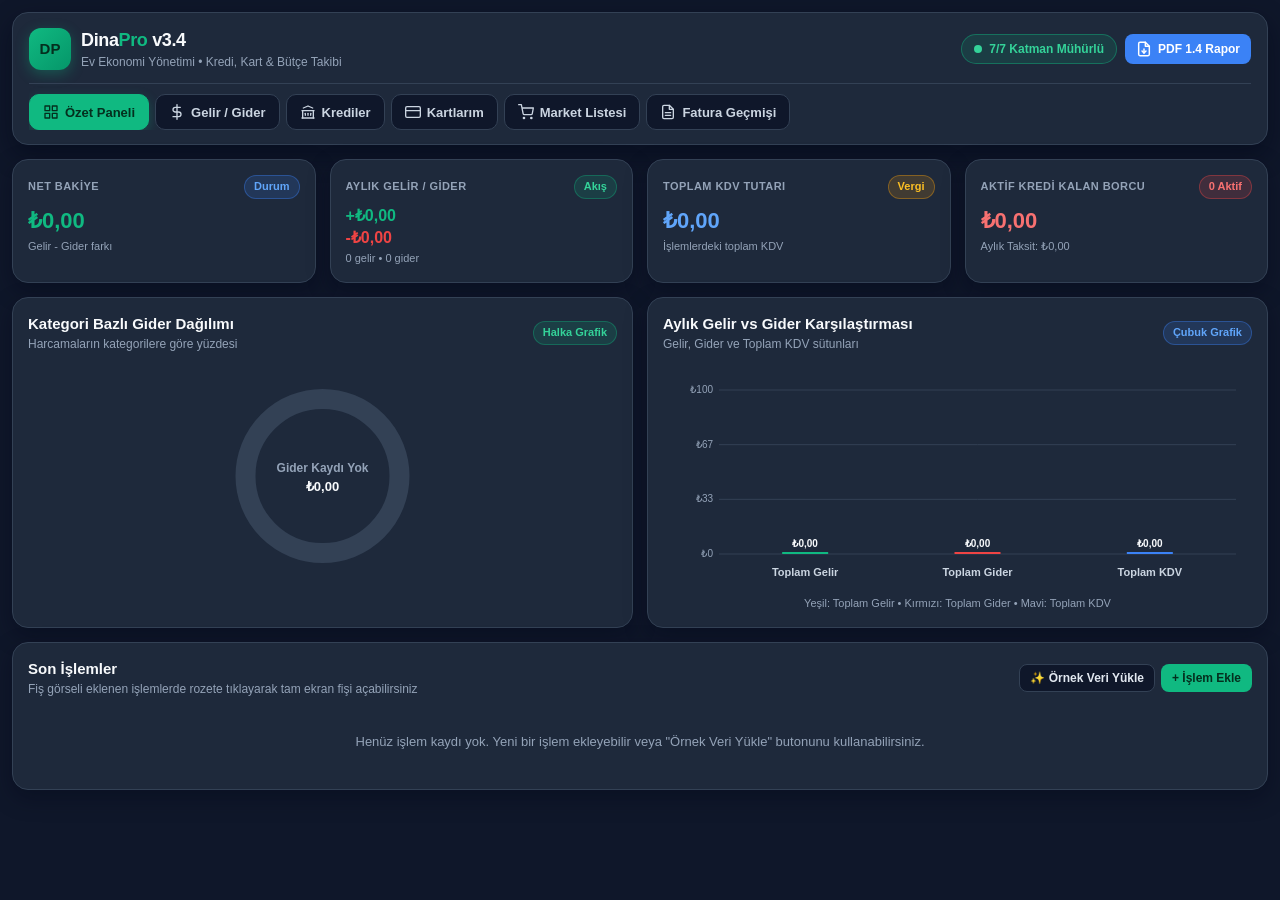
==== index.html @ ae4a0ca8 "Rename DinaPro_v3.4_-_Ev_Ekonomi_Yonetimi-v2.html to index.html" ====
<!DOCTYPE html>
<html lang="tr">
<head>
  <meta charset="UTF-8" />
  <meta name="viewport" content="width=device-width, initial-scale=1.0, maximum-scale=5.0, viewport-fit=cover" />
  <meta name="theme-color" content="#0f172a" />
  <meta name="apple-mobile-web-app-capable" content="yes" />
  <meta name="apple-mobile-web-app-status-bar-style" content="black-translucent" />
  <meta name="apple-mobile-web-app-title" content="DinaPro v3.4" />
  <title>DinaPro v3.4 - Ev Ekonomi Yönetimi</title>
</head>
<body style="margin:0;padding:0;background:#0f172a;color:#f8fafc;">

<div id="dinapro-app">
  <style>
    /* =========================================================================
       DINAPRO v3.4 - GOOGLE SITES & STANDALONE TAM İZOLE STİL BLOĞU
       Not: Tüm kurallar #dinapro-app içindedir; Google Sites <head> etiketini
       sıyırsa bile koyu tema, grid yerleşimi ve modallar %100 korunur.
       ========================================================================= */
    #dinapro-app {
      min-height: 100vh;
      width: 100%;
      background: #0f172a;
      color: #f8fafc;
      font-family: -apple-system, BlinkMacSystemFont, 'Segoe UI', Roboto, Helvetica, Arial, sans-serif;
      box-sizing: border-box;
      padding: 12px;
      line-height: 1.45;
      overflow-x: hidden;
      -webkit-font-smoothing: antialiased;
    }

    #dinapro-app *,
    #dinapro-app *::before,
    #dinapro-app *::after {
      box-sizing: border-box;
    }

    #dinapro-app svg {
      max-width: 24px;
      max-height: 24px;
      display: inline-block;
      vertical-align: middle;
      flex-shrink: 0;
    }

    .dp-hidden {
      display: none !important;
    }

    .dp-num {
      font-variant-numeric: tabular-nums;
    }

    .dp-shell {
      max-width: 1380px;
      margin: 0 auto;
      width: 100%;
      display: flex;
      flex-direction: column;
      gap: 14px;
    }

    /* Üst Başlık & Navigasyon */
    .dp-header {
      background: #1e293b;
      border: 1px solid #334155;
      border-radius: 16px;
      padding: 14px 16px;
      display: flex;
      flex-direction: column;
      gap: 12px;
      box-shadow: 0 10px 26px rgba(2, 6, 23, 0.48);
    }

    .dp-header-top {
      display: flex;
      align-items: center;
      justify-content: space-between;
      flex-wrap: wrap;
      gap: 10px;
    }

    .dp-brand {
      display: flex;
      align-items: center;
      gap: 10px;
      min-width: 0;
    }

    .dp-logo {
      width: 42px;
      height: 42px;
      border-radius: 12px;
      background: linear-gradient(135deg, #10b981, #059669);
      color: #042f1e;
      font-weight: 900;
      font-size: 15px;
      display: flex;
      align-items: center;
      justify-content: center;
      flex-shrink: 0;
      box-shadow: 0 4px 14px rgba(16, 185, 129, 0.32);
    }

    .dp-brand-title {
      margin: 0;
      font-size: 18px;
      font-weight: 800;
      color: #f8fafc;
      letter-spacing: -0.02em;
    }

    .dp-brand-title span {
      color: #10b981;
    }

    .dp-brand-sub {
      margin: 1px 0 0 0;
      font-size: 12px;
      color: #94a3b8;
    }

    .dp-header-actions {
      display: flex;
      align-items: center;
      gap: 8px;
      flex-wrap: wrap;
    }

    .dp-mem-pill {
      display: inline-flex;
      align-items: center;
      gap: 7px;
      padding: 7px 12px;
      border-radius: 999px;
      background: rgba(16, 185, 129, 0.14);
      border: 1px solid rgba(16, 185, 129, 0.42);
      color: #34d399;
      font-size: 12px;
      font-weight: 700;
      cursor: pointer;
      font-family: inherit;
      transition: background 0.15s ease;
    }

    .dp-mem-pill:hover {
      background: rgba(16, 185, 129, 0.24);
    }

    .dp-mem-pill.sandbox-mode {
      background: rgba(59, 130, 246, 0.16);
      border-color: rgba(59, 130, 246, 0.48);
      color: #60a5fa;
    }

    .dp-pulse-dot {
      width: 8px;
      height: 8px;
      border-radius: 50%;
      background: currentColor;
      flex-shrink: 0;
    }

    .dp-tabs {
      display: flex;
      gap: 6px;
      overflow-x: auto;
      padding-top: 10px;
      border-top: 1px solid #334155;
      scrollbar-width: none;
    }

    .dp-tabs::-webkit-scrollbar {
      display: none;
    }

    .dp-tab {
      display: inline-flex;
      align-items: center;
      gap: 6px;
      padding: 9px 13px;
      border-radius: 10px;
      border: 1px solid #334155;
      background: #0f172a;
      color: #cbd5e1;
      font-size: 13px;
      font-weight: 700;
      font-family: inherit;
      white-space: nowrap;
      cursor: pointer;
      transition: all 0.15s ease;
    }

    .dp-tab:hover {
      border-color: #475569;
      color: #ffffff;
    }

    .dp-tab.active {
      background: #10b981;
      border-color: #10b981;
      color: #042f1e;
      box-shadow: 0 4px 12px rgba(16, 185, 129, 0.28);
    }

    /* Grid Düzenleri */
    .dp-kpi-grid {
      display: grid;
      grid-template-columns: repeat(2, minmax(0, 1fr));
      gap: 10px;
    }

    @media (min-width: 980px) {
      .dp-kpi-grid {
        grid-template-columns: repeat(4, minmax(0, 1fr));
        gap: 14px;
      }
    }

    .dp-two-col {
      display: grid;
      grid-template-columns: minmax(0, 1fr);
      gap: 14px;
    }

    @media (min-width: 860px) {
      .dp-two-col {
        grid-template-columns: repeat(2, minmax(0, 1fr));
      }
    }

    .dp-cards-grid {
      display: grid;
      grid-template-columns: minmax(0, 1fr);
      gap: 12px;
    }

    @media (min-width: 660px) {
      .dp-cards-grid {
        grid-template-columns: repeat(2, minmax(0, 1fr));
      }
    }

    @media (min-width: 1080px) {
      .dp-cards-grid {
        grid-template-columns: repeat(3, minmax(0, 1fr));
      }
    }

    /* Kart Yüzeyleri */
    .dp-card {
      background: #1e293b;
      border: 1px solid #334155;
      border-radius: 16px;
      padding: 15px;
      box-shadow: 0 8px 22px rgba(2, 6, 23, 0.35);
      min-width: 0;
    }

    .dp-card-head {
      display: flex;
      align-items: center;
      justify-content: space-between;
      gap: 8px;
      margin-bottom: 12px;
      flex-wrap: wrap;
    }

    .dp-card-title {
      margin: 0;
      font-size: 15px;
      font-weight: 800;
      color: #f8fafc;
    }

    .dp-card-sub {
      margin: 2px 0 0 0;
      font-size: 12px;
      color: #94a3b8;
    }

    .dp-kpi-label {
      font-size: 11px;
      font-weight: 800;
      text-transform: uppercase;
      letter-spacing: 0.04em;
      color: #94a3b8;
    }

    .dp-kpi-val {
      font-size: 19px;
      font-weight: 900;
      margin: 6px 0 2px 0;
      color: #f8fafc;
      word-break: break-word;
    }

    @media (min-width: 640px) {
      .dp-kpi-val {
        font-size: 22px;
      }
    }

    .dp-kpi-hint {
      font-size: 11px;
      color: #94a3b8;
    }

    /* Rozetler */
    .dp-badge {
      display: inline-flex;
      align-items: center;
      gap: 4px;
      padding: 3px 9px;
      border-radius: 999px;
      font-size: 11px;
      font-weight: 700;
      border: 1px solid transparent;
      white-space: nowrap;
    }

    .dp-b-emerald {
      background: rgba(16, 185, 129, 0.15);
      color: #34d399;
      border-color: rgba(16, 185, 129, 0.35);
    }

    .dp-b-rose {
      background: rgba(239, 68, 68, 0.16);
      color: #f87171;
      border-color: rgba(239, 68, 68, 0.38);
    }

    .dp-b-blue {
      background: rgba(59, 130, 246, 0.16);
      color: #60a5fa;
      border-color: rgba(59, 130, 246, 0.38);
    }

    .dp-b-amber {
      background: rgba(245, 158, 11, 0.16);
      color: #fbbf24;
      border-color: rgba(245, 158, 11, 0.38);
    }

    .dp-b-slate {
      background: #0f172a;
      color: #94a3b8;
      border-color: #334155;
    }

    /* Yaklaşan Ödeme Uyarıları */
    .dp-alert {
      background: linear-gradient(135deg, rgba(245, 158, 11, 0.18), rgba(239, 68, 68, 0.14));
      border: 1px solid rgba(245, 158, 11, 0.48);
      border-radius: 14px;
      padding: 12px 14px;
      display: flex;
      align-items: center;
      justify-content: space-between;
      gap: 10px;
      flex-wrap: wrap;
    }

    /* Formlar ve Girdiler */
    .dp-form-grid {
      display: grid;
      grid-template-columns: minmax(0, 1fr);
      gap: 10px;
    }

    @media (min-width: 560px) {
      .dp-form-2 {
        grid-template-columns: repeat(2, minmax(0, 1fr));
      }
      .dp-form-3 {
        grid-template-columns: repeat(3, minmax(0, 1fr));
      }
      .dp-form-4 {
        grid-template-columns: repeat(4, minmax(0, 1fr));
      }
    }

    .dp-label {
      display: block;
      font-size: 12px;
      font-weight: 700;
      color: #cbd5e1;
      margin-bottom: 4px;
    }

    .dp-input,
    .dp-select,
    .dp-textarea {
      width: 100%;
      padding: 9px 11px;
      border-radius: 10px;
      border: 1px solid #475569;
      background: #0f172a;
      color: #f8fafc;
      font-size: 14px;
      font-family: inherit;
      outline: none;
    }

    .dp-input:focus,
    .dp-select:focus,
    .dp-textarea:focus {
      border-color: #10b981;
      box-shadow: 0 0 0 2px rgba(16, 185, 129, 0.22);
    }

    /* Butonlar */
    .dp-btn {
      display: inline-flex;
      align-items: center;
      justify-content: center;
      gap: 6px;
      padding: 9px 14px;
      border-radius: 10px;
      border: 1px solid transparent;
      font-size: 13px;
      font-weight: 800;
      font-family: inherit;
      cursor: pointer;
      transition: all 0.15s ease;
      white-space: nowrap;
    }

    .dp-btn-emerald {
      background: #10b981;
      color: #042f1e;
    }

    .dp-btn-emerald:hover {
      background: #34d399;
    }

    .dp-btn-blue {
      background: #3b82f6;
      color: #ffffff;
    }

    .dp-btn-blue:hover {
      background: #60a5fa;
    }

    .dp-btn-rose {
      background: #ef4444;
      color: #ffffff;
    }

    .dp-btn-rose:hover {
      background: #f87171;
    }

    .dp-btn-amber {
      background: #f59e0b;
      color: #1c1917;
    }

    .dp-btn-amber:hover {
      background: #fbbf24;
    }

    .dp-btn-ghost {
      background: #0f172a;
      border-color: #334155;
      color: #e2e8f0;
    }

    .dp-btn-ghost:hover {
      border-color: #64748b;
      background: #1e293b;
    }

    .dp-btn-sm {
      padding: 6px 10px;
      font-size: 12px;
      border-radius: 8px;
    }

    /* Segment Seçici */
    .dp-seg {
      display: grid;
      grid-template-columns: 1fr 1fr;
      gap: 6px;
      background: #0f172a;
      border: 1px solid #334155;
      border-radius: 11px;
      padding: 4px;
    }

    .dp-seg-btn {
      padding: 8px;
      border: none;
      border-radius: 8px;
      background: transparent;
      color: #94a3b8;
      font-size: 13px;
      font-weight: 800;
      font-family: inherit;
      cursor: pointer;
    }

    .dp-seg-btn.is-expense {
      background: #ef4444;
      color: #ffffff;
    }

    .dp-seg-btn.is-income {
      background: #10b981;
      color: #042f1e;
    }

    /* Canlı Önizleme Kutusu (KDV & Kredi) */
    .dp-preview-strip {
      display: grid;
      grid-template-columns: repeat(3, minmax(0, 1fr));
      gap: 8px;
      background: #0f172a;
      border: 1px solid #334155;
      border-radius: 11px;
      padding: 10px;
      text-align: center;
    }

    .dp-preview-strip span {
      display: block;
      font-size: 10px;
      font-weight: 700;
      color: #94a3b8;
      text-transform: uppercase;
    }

    .dp-preview-strip strong {
      display: block;
      font-size: 13px;
      font-weight: 800;
      margin-top: 2px;
    }

    /* Listeler & Satırlar */
    .dp-list {
      display: flex;
      flex-direction: column;
      gap: 8px;
    }

    .dp-item {
      display: flex;
      align-items: center;
      justify-content: space-between;
      gap: 10px;
      padding: 10px 12px;
      background: #0f172a;
      border: 1px solid #334155;
      border-radius: 12px;
      flex-wrap: wrap;
    }

    .dp-item-left {
      display: flex;
      align-items: center;
      gap: 10px;
      min-width: 0;
      flex: 1;
    }

    .dp-thumb {
      width: 44px;
      height: 44px;
      border-radius: 9px;
      object-fit: cover;
      border: 1px solid #10b981;
      cursor: pointer;
      flex-shrink: 0;
    }

    .dp-icon-box {
      width: 38px;
      height: 38px;
      border-radius: 9px;
      background: #1e293b;
      border: 1px solid #334155;
      display: flex;
      align-items: center;
      justify-content: center;
      flex-shrink: 0;
      font-weight: 900;
      font-size: 14px;
    }

    /* Grafikler */
    .dp-canvas-box {
      position: relative;
      width: 100%;
      height: 220px;
    }

    .dp-canvas-box canvas {
      display: block;
      width: 100%;
      height: 100%;
    }

    .dp-legend {
      display: grid;
      grid-template-columns: repeat(2, minmax(0, 1fr));
      gap: 6px;
      margin-top: 10px;
    }

    .dp-legend-row {
      display: flex;
      align-items: center;
      justify-content: space-between;
      gap: 6px;
      padding: 5px 8px;
      background: #0f172a;
      border: 1px solid #334155;
      border-radius: 8px;
      font-size: 11px;
    }

    /* İlerleme Çubuğu */
    .dp-bar-track {
      width: 100%;
      height: 9px;
      background: #0f172a;
      border-radius: 999px;
      overflow: hidden;
      border: 1px solid #334155;
    }

    .dp-bar-fill {
      height: 100%;
      background: #10b981;
      transition: width 0.25s ease;
    }

    /* Tablolar */
    .dp-table-scroll {
      width: 100%;
      overflow-x: auto;
      border: 1px solid #334155;
      border-radius: 12px;
    }

    .dp-table {
      width: 100%;
      border-collapse: collapse;
      font-size: 12.5px;
      text-align: left;
    }

    .dp-table th {
      background: #0f172a;
      color: #94a3b8;
      font-size: 11px;
      text-transform: uppercase;
      padding: 10px 11px;
      border-bottom: 1px solid #334155;
      white-space: nowrap;
    }

    .dp-table td {
      padding: 9px 11px;
      border-bottom: 1px solid #334155;
      color: #f8fafc;
      white-space: nowrap;
    }

    .dp-table tr:last-child td {
      border-bottom: none;
    }

    .dp-table tr.is-paid-row {
      background: rgba(16, 185, 129, 0.08);
    }

    /* Kredi Kartı / Kredi İç İstatistik Izgarası */
    .dp-mini-stats {
      display: grid;
      grid-template-columns: repeat(2, minmax(0, 1fr));
      gap: 8px;
      background: #0f172a;
      border: 1px solid #334155;
      border-radius: 11px;
      padding: 9px;
    }

    .dp-mini-stats span {
      display: block;
      font-size: 10.5px;
      color: #94a3b8;
    }

    .dp-mini-stats strong {
      display: block;
      font-size: 13px;
      font-weight: 800;
      margin-top: 1px;
    }

    /* Modallar */
    .dp-backdrop {
      position: fixed;
      inset: 0;
      z-index: 100;
      background: rgba(2, 6, 23, 0.86);
      display: flex;
      align-items: center;
      justify-content: center;
      padding: 12px;
    }

    .dp-modal {
      background: #1e293b;
      border: 1px solid #475569;
      border-radius: 16px;
      width: 100%;
      max-width: 720px;
      max-height: 90vh;
      overflow-y: auto;
      padding: 18px;
      box-shadow: 0 24px 60px rgba(0, 0, 0, 0.8);
    }

    /* Toast Bildirimleri */
    .dp-toasts {
      position: fixed;
      bottom: 14px;
      right: 14px;
      z-index: 120;
      display: flex;
      flex-direction: column;
      gap: 8px;
      max-width: 350px;
      width: calc(100% - 28px);
      pointer-events: none;
    }

    .dp-toast {
      pointer-events: auto;
      background: #0f172a;
      color: #f8fafc;
      border: 1px solid #10b981;
      border-radius: 11px;
      padding: 10px 13px;
      font-size: 12px;
      font-weight: 700;
      box-shadow: 0 10px 26px rgba(0, 0, 0, 0.65);
    }

    .dp-stack {
      display: flex;
      flex-direction: column;
      gap: 14px;
    }

    @media print {
      html, body {
        background: #ffffff !important;
        color: #000000 !important;
        margin: 0 !important;
        padding: 0 !important;
      }
      #dinapro-app {
        background: #ffffff !important;
        color: #000000 !important;
        padding: 0 !important;
        min-height: auto !important;
      }
      #dinapro-app .dp-shell,
      #dinapro-app .dp-backdrop:not(#modal-report-preview),
      #dinapro-app .dp-toasts,
      #modal-report-preview .dp-card-head,
      #modal-report-preview button {
        display: none !important;
      }
      #modal-report-preview {
        position: static !important;
        background: #ffffff !important;
        padding: 0 !important;
        display: block !important;
      }
      #modal-report-preview .dp-modal {
        background: #ffffff !important;
        border: none !important;
        box-shadow: none !important;
        max-width: 100% !important;
        max-height: none !important;
        padding: 0 !important;
        overflow: visible !important;
      }
      #report-preview-text {
        background: #ffffff !important;
        color: #000000 !important;
        border: none !important;
        max-height: none !important;
        overflow: visible !important;
        font-size: 11pt !important;
        line-height: 1.45 !important;
      }
    }
  </style>

  <div class="dp-shell">
    <!-- ==================== ÜST BAŞLIK & 6 SEKMELİ NAVİGASYON ==================== -->
    <header class="dp-header">
      <div class="dp-header-top">
        <div class="dp-brand">
          <div class="dp-logo" aria-hidden="true">DP</div>
          <div>
            <h1 class="dp-brand-title">Dina<span>Pro</span> v3.4</h1>
            <p class="dp-brand-sub">Ev Ekonomi Yönetimi • Kredi, Kart &amp; Bütçe Takibi</p>
          </div>
        </div>

        <div class="dp-header-actions">
          <button type="button" id="dp-mem-badge" class="dp-mem-pill" onclick="openMemoryModal()" title="7 Katmanlı Hafıza & Yedekleme">
            <span class="dp-pulse-dot"></span>
            <span id="dp-mem-text">Hafıza Kontrol Ediliyor...</span>
          </button>

          <button type="button" class="dp-btn dp-btn-blue dp-btn-sm" onclick="generateOfflinePDF()">
            <svg width="16" height="16" style="width:16px;height:16px;flex-shrink:0;" viewBox="0 0 24 24" fill="none" stroke="currentColor" stroke-width="2.2" stroke-linecap="round" stroke-linejoin="round">
              <path d="M14 2H6a2 2 0 0 0-2 2v16a2 2 0 0 0 2 2h12a2 2 0 0 0 2-2V8z"></path>
              <polyline points="14 2 14 8 20 8"></polyline>
              <line x1="12" y1="18" x2="12" y2="12"></line>
              <polyline points="9 15 12 18 15 15"></polyline>
            </svg>
            <span>PDF 1.4 Rapor</span>
          </button>
        </div>
      </div>

      <nav class="dp-tabs" aria-label="Ana Bölümler">
        <button type="button" class="dp-tab active" data-tab="dashboard" onclick="switchTab('dashboard')">
          <svg width="16" height="16" style="width:16px;height:16px;flex-shrink:0;" viewBox="0 0 24 24" fill="none" stroke="currentColor" stroke-width="2" stroke-linecap="round" stroke-linejoin="round">
            <rect x="3" y="3" width="7" height="7"></rect>
            <rect x="14" y="3" width="7" height="7"></rect>
            <rect x="14" y="14" width="7" height="7"></rect>
            <rect x="3" y="14" width="7" height="7"></rect>
          </svg>
          <span>Özet Paneli</span>
        </button>

        <button type="button" class="dp-tab" data-tab="transactions" onclick="switchTab('transactions')">
          <svg width="16" height="16" style="width:16px;height:16px;flex-shrink:0;" viewBox="0 0 24 24" fill="none" stroke="currentColor" stroke-width="2" stroke-linecap="round" stroke-linejoin="round">
            <line x1="12" y1="1" x2="12" y2="23"></line>
            <path d="M17 5H9.5a3.5 3.5 0 0 0 0 7h5a3.5 3.5 0 0 1 0 7H6"></path>
          </svg>
          <span>Gelir / Gider</span>
        </button>

        <button type="button" class="dp-tab" data-tab="loans" onclick="switchTab('loans')">
          <svg width="16" height="16" style="width:16px;height:16px;flex-shrink:0;" viewBox="0 0 24 24" fill="none" stroke="currentColor" stroke-width="2" stroke-linecap="round" stroke-linejoin="round">
            <path d="M3 21h18"></path>
            <path d="M3 10h18"></path>
            <path d="M5 6l7-3 7 3"></path>
            <path d="M4 10v11"></path>
            <path d="M20 10v11"></path>
            <path d="M8 14v3"></path>
            <path d="M12 14v3"></path>
            <path d="M16 14v3"></path>
          </svg>
          <span>Krediler</span>
        </button>

        <button type="button" class="dp-tab" data-tab="cards" onclick="switchTab('cards')">
          <svg width="16" height="16" style="width:16px;height:16px;flex-shrink:0;" viewBox="0 0 24 24" fill="none" stroke="currentColor" stroke-width="2" stroke-linecap="round" stroke-linejoin="round">
            <rect x="1" y="4" width="22" height="16" rx="2" ry="2"></rect>
            <line x1="1" y1="10" x2="23" y2="10"></line>
          </svg>
          <span>Kartlarım</span>
        </button>

        <button type="button" class="dp-tab" data-tab="grocery" onclick="switchTab('grocery')">
          <svg width="16" height="16" style="width:16px;height:16px;flex-shrink:0;" viewBox="0 0 24 24" fill="none" stroke="currentColor" stroke-width="2" stroke-linecap="round" stroke-linejoin="round">
            <circle cx="9" cy="21" r="1"></circle>
            <circle cx="20" cy="21" r="1"></circle>
            <path d="M1 1h4l2.68 13.39a2 2 0 0 0 2 1.61h9.72a2 2 0 0 0 2-1.61L23 6H6"></path>
          </svg>
          <span>Market Listesi</span>
        </button>

        <button type="button" class="dp-tab" data-tab="analysis" onclick="switchTab('analysis')">
          <svg width="16" height="16" style="width:16px;height:16px;flex-shrink:0;" viewBox="0 0 24 24" fill="none" stroke="currentColor" stroke-width="2" stroke-linecap="round" stroke-linejoin="round">
            <path d="M14 2H6a2 2 0 0 0-2 2v16a2 2 0 0 0 2 2h12a2 2 0 0 0 2-2V8z"></path>
            <polyline points="14 2 14 8 20 8"></polyline>
            <line x1="16" y1="13" x2="8" y2="13"></line>
            <line x1="16" y1="17" x2="8" y2="17"></line>
          </svg>
          <span>Fatura Geçmişi</span>
        </button>
      </nav>
    </header>

    <!-- =====================================================================
         SEKME 1: ÖZET PANELİ (DASHBOARD)
         ===================================================================== -->
    <section id="view-dashboard" class="dp-stack">
      <!-- Yaklaşan Ödeme Uyarıları Bandı (Kredi Kartları + Kredi Taksitleri) -->
      <div id="due-banner" class="dp-alert dp-hidden">
        <div style="display:flex;align-items:center;gap:10px;min-width:0;flex:1;">
          <svg width="18" height="18" style="width:18px;height:18px;flex-shrink:0;" viewBox="0 0 24 24" fill="none" stroke="#fbbf24" stroke-width="2.2" stroke-linecap="round" stroke-linejoin="round">
            <circle cx="12" cy="12" r="10"></circle>
            <line x1="12" y1="8" x2="12" y2="12"></line>
            <line x1="12" y1="16" x2="12.01" y2="16"></line>
          </svg>
          <div style="min-width:0;">
            <strong id="due-banner-title" style="font-size:13px;color:#fef3c7;display:block;">Yaklaşan Ödeme Uyarısı</strong>
            <div id="due-banner-items" style="display:flex;flex-wrap:wrap;gap:6px;margin-top:5px;"></div>
          </div>
        </div>
        <div style="display:flex;gap:6px;flex-wrap:wrap;">
          <button type="button" id="due-btn-loans" class="dp-btn dp-btn-emerald dp-btn-sm dp-hidden" onclick="switchTab('loans')">Kredilere Git</button>
          <button type="button" id="due-btn-cards" class="dp-btn dp-btn-amber dp-btn-sm dp-hidden" onclick="switchTab('cards')">Kartlara Git</button>
        </div>
      </div>

      <!-- 4 Ana KPI Kartı -->
      <div class="dp-kpi-grid">
        <div class="dp-card">
          <div style="display:flex;justify-content:space-between;align-items:center;gap:4px;">
            <span class="dp-kpi-label">Net Bakiye</span>
            <span class="dp-badge dp-b-blue">Durum</span>
          </div>
          <div id="kpi-net" class="dp-kpi-val dp-num">₺0,00</div>
          <div id="kpi-net-sub" class="dp-kpi-hint">Gelir - Gider farkı</div>
        </div>

        <div class="dp-card">
          <div style="display:flex;justify-content:space-between;align-items:center;gap:4px;">
            <span class="dp-kpi-label">Aylık Gelir / Gider</span>
            <span class="dp-badge dp-b-emerald">Akış</span>
          </div>
          <div id="kpi-flow" class="dp-kpi-val dp-num" style="font-size:16px;line-height:1.35;">
            <span style="color:#10b981;">+₺0,00</span><br />
            <span style="color:#ef4444;">-₺0,00</span>
          </div>
          <div id="kpi-flow-sub" class="dp-kpi-hint">0 gelir • 0 gider</div>
        </div>

        <div class="dp-card">
          <div style="display:flex;justify-content:space-between;align-items:center;gap:4px;">
            <span class="dp-kpi-label">Toplam KDV Tutarı</span>
            <span class="dp-badge dp-b-amber">Vergi</span>
          </div>
          <div id="kpi-kdv" class="dp-kpi-val dp-num" style="color:#60a5fa;">₺0,00</div>
          <div class="dp-kpi-hint">İşlemlerdeki toplam KDV</div>
        </div>

        <div class="dp-card" style="cursor:pointer;" onclick="switchTab('loans')" title="Krediler sekmesine git">
          <div style="display:flex;justify-content:space-between;align-items:center;gap:4px;">
            <span class="dp-kpi-label">Aktif Kredi Kalan Borcu</span>
            <span id="kpi-loan-badge" class="dp-badge dp-b-rose dp-num">0 Kredi</span>
          </div>
          <div id="kpi-loan-rem" class="dp-kpi-val dp-num" style="color:#f87171;">₺0,00</div>
          <div id="kpi-loan-monthly" class="dp-kpi-hint dp-num">Aylık Taksit: ₺0,00</div>
        </div>
      </div>

      <!-- 2 Çevrimdışı HTML5 Canvas Grafiği -->
      <div class="dp-two-col">
        <div class="dp-card">
          <div class="dp-card-head">
            <div>
              <h2 class="dp-card-title">Kategori Bazlı Gider Dağılımı</h2>
              <p class="dp-card-sub">Harcamaların kategorilere göre yüzdesi</p>
            </div>
            <span class="dp-badge dp-b-emerald">Halka Grafik</span>
          </div>
          <div class="dp-canvas-box">
            <canvas id="chart-donut"></canvas>
          </div>
          <div id="donut-legend" class="dp-legend"></div>
        </div>

        <div class="dp-card">
          <div class="dp-card-head">
            <div>
              <h2 class="dp-card-title">Aylık Gelir vs Gider Karşılaştırması</h2>
              <p class="dp-card-sub">Gelir, Gider ve Toplam KDV sütunları</p>
            </div>
            <span class="dp-badge dp-b-blue">Çubuk Grafik</span>
          </div>
          <div class="dp-canvas-box">
            <canvas id="chart-bar"></canvas>
          </div>
          <p style="margin:10px 0 0 0;font-size:11px;color:#94a3b8;text-align:center;">
            Yeşil: Toplam Gelir • Kırmızı: Toplam Gider • Mavi: Toplam KDV
          </p>
        </div>
      </div>

      <!-- Son İşlemler Listesi -->
      <div class="dp-card">
        <div class="dp-card-head">
          <div>
            <h3 class="dp-card-title">Son İşlemler</h3>
            <p class="dp-card-sub">Fiş görseli eklenen işlemlerde rozete tıklayarak tam ekran fişi açabilirsiniz</p>
          </div>
          <div style="display:flex;gap:6px;flex-wrap:wrap;">
            <button type="button" class="dp-btn dp-btn-ghost dp-btn-sm" onclick="loadDemoData()">✨ Örnek Veri Yükle</button>
            <button type="button" class="dp-btn dp-btn-emerald dp-btn-sm" onclick="switchTab('transactions')">+ İşlem Ekle</button>
          </div>
        </div>
        <div id="recent-tx-list" class="dp-list"></div>
      </div>
    </section>

    <!-- =====================================================================
         SEKME 2: GELİR / GİDER & KAMERA FİŞ TARAMA
         ===================================================================== -->
    <section id="view-transactions" class="dp-stack dp-hidden">
      <div class="dp-two-col">
        <!-- İşlem Ekleme Formu -->
        <div class="dp-card">
          <div class="dp-card-head">
            <div>
              <h2 class="dp-card-title">Yeni Gelir / Gider &amp; Fiş Tarama</h2>
              <p class="dp-card-sub">KDV otomatik hesaplanır, kredi kartı seçilirse kart borcuna yansır</p>
            </div>
          </div>

          <form onsubmit="handleAddTransaction(event)" style="display:flex;flex-direction:column;gap:11px;">
            <div class="dp-seg">
              <button type="button" id="seg-expense" class="dp-seg-btn is-expense" onclick="setFormTxType('expense')">↓ Gider</button>
              <button type="button" id="seg-income" class="dp-seg-btn" onclick="setFormTxType('income')">↑ Gelir</button>
            </div>

            <div class="dp-form-grid dp-form-2">
              <div>
                <label class="dp-label" for="f-title">Açıklama *</label>
                <input id="f-title" class="dp-input" type="text" required placeholder="Örn: Migros Market, Kira, Maaş..." />
              </div>
              <div>
                <label class="dp-label" for="f-category">Kategori</label>
                <select id="f-category" class="dp-select">
                  <option value="Market">Market</option>
                  <option value="Fatura">Fatura</option>
                  <option value="Kira">Kira</option>
                  <option value="Ulaşım">Ulaşım</option>
                  <option value="Sağlık">Sağlık</option>
                  <option value="Eğlence">Eğlence</option>
                  <option value="Kredi Taksiti">Kredi Taksiti</option>
                  <option value="Maaş">Maaş</option>
                  <option value="Ek Gelir">Ek Gelir</option>
                  <option value="Diğer">Diğer</option>
                </select>
              </div>
            </div>

            <div class="dp-form-grid dp-form-2">
              <div>
                <label class="dp-label" for="f-amount">Tutar (₺ - KDV Dahil) *</label>
                <input id="f-amount" class="dp-input dp-num" type="number" step="0.01" min="0.01" required placeholder="0,00" oninput="refreshKdvPreview()" />
              </div>
              <div>
                <label class="dp-label" for="f-kdv">KDV Oranı</label>
                <select id="f-kdv" class="dp-select" onchange="refreshKdvPreview()">
                  <option value="0">%0</option>
                  <option value="1">%1</option>
                  <option value="10" selected>%10</option>
                  <option value="20">%20</option>
                </select>
              </div>
            </div>

            <!-- Canlı KDV Ayrıştırma Önizlemesi -->
            <div class="dp-preview-strip">
              <div>
                <span>Matrah (KDV Hariç)</span>
                <strong id="kdv-prev-matrah" class="dp-num" style="color:#f8fafc;">₺0,00</strong>
              </div>
              <div>
                <span>KDV Tutarı</span>
                <strong id="kdv-prev-tax" class="dp-num" style="color:#60a5fa;">₺0,00</strong>
              </div>
              <div>
                <span>Toplam</span>
                <strong id="kdv-prev-total" class="dp-num" style="color:#10b981;">₺0,00</strong>
              </div>
            </div>

            <div class="dp-form-grid dp-form-2">
              <div>
                <label class="dp-label" for="f-payment">Ödeme Yöntemi</label>
                <select id="f-payment" class="dp-select"></select>
              </div>
              <div>
                <label class="dp-label" for="f-date">Tarih</label>
                <input id="f-date" class="dp-input" type="date" required />
              </div>
            </div>

            <!-- Kamera ile Fiş Çekme / Dosyadan Fiş Ekleme -->
            <div style="background:#0f172a;border:1px dashed #475569;border-radius:12px;padding:11px;">
              <div style="display:flex;align-items:center;justify-content:space-between;gap:8px;flex-wrap:wrap;">
                <div>
                  <strong style="font-size:12px;color:#f8fafc;display:block;">Kamera ile Fiş Çek / Dosyadan Ekle</strong>
                  <span style="font-size:11px;color:#94a3b8;">HTML5 Canvas ile otomatik sıkıştırılmış JPEG kaydedilir</span>
                </div>
                <label class="dp-btn dp-btn-blue dp-btn-sm" style="cursor:pointer;">
                  <svg width="16" height="16" style="width:16px;height:16px;flex-shrink:0;" viewBox="0 0 24 24" fill="none" stroke="currentColor" stroke-width="2.2" stroke-linecap="round" stroke-linejoin="round">
                    <path d="M23 19a2 2 0 0 1-2 2H3a2 2 0 0 1-2-2V8a2 2 0 0 1 2-2h4l2-3h6l2 3h4a2 2 0 0 1 2 2z"></path>
                    <circle cx="12" cy="13" r="4"></circle>
                  </svg>
                  <span>Fiş Fotoğrafı</span>
                  <input id="f-receipt-file" type="file" accept="image/*" capture="environment" class="dp-hidden" onchange="handleReceiptImage(event)" />
                </label>
              </div>

              <div id="f-receipt-box" class="dp-hidden" style="margin-top:9px;display:flex;align-items:center;justify-content:space-between;gap:8px;background:#1e293b;padding:8px;border-radius:9px;">
                <div style="display:flex;align-items:center;gap:8px;min-width:0;">
                  <img id="f-receipt-img" src="" alt="Fiş Önizleme" class="dp-thumb" onclick="openLightbox(this.src)" />
                  <span id="f-receipt-info" style="font-size:12px;color:#34d399;font-weight:700;">Fiş hazır</span>
                </div>
                <button type="button" class="dp-btn dp-btn-rose dp-btn-sm" onclick="clearReceiptSelection()">Kaldır</button>
              </div>
            </div>

            <button type="submit" class="dp-btn dp-btn-emerald" style="width:100%;padding:11px;">✓ İşlemi Kaydet</button>
          </form>
        </div>

        <!-- İşlem Listesi -->
        <div class="dp-card">
          <div class="dp-card-head">
            <div>
              <h2 class="dp-card-title">Son Kayıtlar</h2>
              <p class="dp-card-sub">Küçük fiş resmine tıklayarak tam ekran Lightbox görünümünü açın</p>
            </div>
            <span id="tx-count-badge" class="dp-badge dp-b-blue dp-num">0 İşlem</span>
          </div>

          <div style="display:flex;flex-direction:column;gap:8px;margin-bottom:10px;">
            <input id="tx-search" class="dp-input" type="text" placeholder="Açıklama veya kategori ara..." oninput="renderTransactions()" />
            <div style="display:flex;gap:6px;flex-wrap:wrap;">
              <button type="button" class="dp-btn dp-btn-emerald dp-btn-sm" data-txf="all" onclick="setTxFilter('all')">Tümü</button>
              <button type="button" class="dp-btn dp-btn-ghost dp-btn-sm" data-txf="income" onclick="setTxFilter('income')">Gelir</button>
              <button type="button" class="dp-btn dp-btn-ghost dp-btn-sm" data-txf="expense" onclick="setTxFilter('expense')">Gider</button>
              <button type="button" class="dp-btn dp-btn-ghost dp-btn-sm" data-txf="receipts" onclick="setTxFilter('receipts')">Fişli</button>
            </div>
          </div>

          <div id="tx-list" class="dp-list" style="max-height:560px;overflow-y:auto;"></div>
        </div>
      </div>
    </section>

    <!-- =====================================================================
         SEKME 3: YENİ MODÜL — KREDİLER (LOANS & INSTALLMENTS)
         ===================================================================== -->
    <section id="view-loans" class="dp-stack dp-hidden">
      <!-- 4 Üst Kredi Özet Kartı -->
      <div class="dp-kpi-grid">
        <div class="dp-card">
          <div style="display:flex;justify-content:space-between;align-items:center;gap:4px;">
            <span class="dp-kpi-label">Toplam Kalan Kredi Borcu</span>
            <span class="dp-badge dp-b-rose">Kalan</span>
          </div>
          <div id="ln-kpi-rem" class="dp-kpi-val dp-num" style="color:#f87171;">₺0,00</div>
          <div id="ln-kpi-rem-principal" class="dp-kpi-hint dp-num">Kalan Anapara: ₺0,00</div>
        </div>

        <div class="dp-card">
          <div style="display:flex;justify-content:space-between;align-items:center;gap:4px;">
            <span class="dp-kpi-label">Aylık Toplam Taksit Yükü</span>
            <span class="dp-badge dp-b-amber">Aylık</span>
          </div>
          <div id="ln-kpi-monthly" class="dp-kpi-val dp-num" style="color:#fbbf24;">₺0,00</div>
          <div id="ln-kpi-active-cnt" class="dp-kpi-hint">0 aktif kredi</div>
        </div>

        <div class="dp-card">
          <div style="display:flex;justify-content:space-between;align-items:center;gap:4px;">
            <span class="dp-kpi-label">Toplam Ödenen Tutar</span>
            <span id="ln-kpi-pct-badge" class="dp-badge dp-b-emerald dp-num">%0</span>
          </div>
          <div id="ln-kpi-paid" class="dp-kpi-val dp-num" style="color:#10b981;">₺0,00</div>
          <div class="dp-bar-track" style="margin-top:6px;">
            <div id="ln-kpi-bar" class="dp-bar-fill" style="width:0%;"></div>
          </div>
        </div>

        <div class="dp-card">
          <div style="display:flex;justify-content:space-between;align-items:center;gap:4px;">
            <span class="dp-kpi-label">Sıradaki En Yakın Taksit</span>
            <span id="ln-kpi-next-badge" class="dp-badge dp-b-blue">—</span>
          </div>
          <div id="ln-kpi-next-amt" class="dp-kpi-val dp-num" style="color:#60a5fa;">₺0,00</div>
          <div id="ln-kpi-next-name" class="dp-kpi-hint">Aktif kredi bulunmuyor</div>
        </div>
      </div>

      <!-- Yeni Kredi Ekle & Canlı Taksit / Faiz Hesaplayıcı -->
      <div class="dp-card">
        <div class="dp-card-head">
          <div>
            <h2 class="dp-card-title">+ Yeni Kredi Ekle &amp; Canlı Taksit / Faiz Hesaplayıcı</h2>
            <p class="dp-card-sub">Anapara, aylık faiz oranı ve vade girildiğinde aylık taksit otomatik hesaplanır; dilerseniz banka planına göre elle düzenleyebilirsiniz</p>
          </div>
          <div style="display:flex;align-items:center;gap:8px;flex-wrap:wrap;">
            <label style="display:inline-flex;align-items:center;gap:6px;font-size:12px;color:#cbd5e1;background:#0f172a;border:1px solid #334155;padding:6px 10px;border-radius:9px;cursor:pointer;" title="Bireysel kredilerde banka faizi üzerine %15 KKDF ve %15 BSMV (toplam %30 vergi) eklenir; Konut kredisi muaftır">
              <input id="ln-tax-incl" type="checkbox" checked onchange="onLoanCalcInput()" style="width:15px;height:15px;accent-color:#10b981;" />
              <span>KKDF + BSMV (%30) Dahil</span>
            </label>
            <button type="button" class="dp-btn dp-btn-ghost dp-btn-sm" onclick="resetLoanCalculatorAuto()">↻ Taksiti Otomatik Hesapla</button>
          </div>
        </div>

        <form onsubmit="handleAddLoan(event)" style="display:flex;flex-direction:column;gap:11px;">
          <div class="dp-form-grid dp-form-3">
            <div>
              <label class="dp-label" for="ln-bank">Banka Adı *</label>
              <input id="ln-bank" class="dp-input" list="tr-banks-list" type="text" required placeholder="Örn: Ziraat Bankası, Garanti BBVA..." />
              <datalist id="tr-banks-list">
                <option value="Ziraat Bankası"></option>
                <option value="Garanti BBVA"></option>
                <option value="İş Bankası"></option>
                <option value="Yapı Kredi"></option>
                <option value="Akbank"></option>
                <option value="VakıfBank"></option>
                <option value="Halkbank"></option>
                <option value="QNB Finansbank"></option>
                <option value="Enpara"></option>
                <option value="DenizBank"></option>
              </datalist>
            </div>

            <div>
              <label class="dp-label" for="ln-name">Kredi Adı *</label>
              <input id="ln-name" class="dp-input" type="text" required placeholder="Örn: Konut Kredisi, İhtiyaç Kredisi..." />
            </div>

            <div>
              <label class="dp-label" for="ln-type">Kredi Türü</label>
              <select id="ln-type" class="dp-select" onchange="onLoanTypeChange()">
                <option value="İhtiyaç Kredisi">İhtiyaç Kredisi</option>
                <option value="Konut Kredisi">Konut Kredisi</option>
                <option value="Taşıt Kredisi">Taşıt Kredisi</option>
                <option value="Ticari / Diğer">Ticari / Diğer</option>
              </select>
            </div>
          </div>

          <div class="dp-form-grid dp-form-4">
            <div>
              <label class="dp-label" for="ln-principal">Çekilen Anapara Tutarı (₺) *</label>
              <input id="ln-principal" class="dp-input dp-num" type="number" step="0.01" min="1" required placeholder="100000" oninput="onLoanCalcInput()" />
            </div>

            <div>
              <label class="dp-label" for="ln-rate">Aylık Faiz Oranı (%) *</label>
              <input id="ln-rate" class="dp-input dp-num" type="number" step="0.01" min="0" required value="3.49" oninput="onLoanCalcInput()" />
            </div>

            <div>
              <label class="dp-label" for="ln-months">Toplam Vade (Ay) *</label>
              <input id="ln-months" class="dp-input dp-num" type="number" step="1" min="1" max="360" required value="24" oninput="onLoanCalcInput()" />
            </div>

            <div>
              <label class="dp-label" for="ln-paid-init">Başlangıçta Ödenmiş Taksit</label>
              <input id="ln-paid-init" class="dp-input dp-num" type="number" step="1" min="0" required value="0" oninput="onLoanCalcInput()" />
            </div>
          </div>

          <div class="dp-form-grid dp-form-3">
            <div>
              <label class="dp-label" for="ln-installment">Aylık Taksit Tutarı (₺) *</label>
              <input id="ln-installment" class="dp-input dp-num" type="number" step="0.01" min="0.01" required placeholder="0,00" oninput="onManualInstallmentInput()" />
            </div>

            <div>
              <label class="dp-label" for="ln-due-day">Her Ay Ödeme Günü (1-31)</label>
              <input id="ln-due-day" class="dp-input dp-num" type="number" min="1" max="31" required value="15" />
            </div>

            <div>
              <label class="dp-label" for="ln-start-date">Başlangıç Tarihi</label>
              <input id="ln-start-date" class="dp-input" type="date" required />
            </div>
          </div>

          <!-- Canlı Önizleme Kutusu -->
          <div class="dp-preview-strip">
            <div>
              <span>Hesaplanan Aylık Taksit</span>
              <strong id="ln-prev-monthly" class="dp-num" style="color:#10b981;">₺0,00</strong>
              <small id="ln-prev-eff-rate" style="display:block;font-size:10px;color:#94a3b8;margin-top:2px;">Etkin Faiz: %4,54 / ay</small>
            </div>
            <div>
              <span>Toplam Geri Ödeme Tutarı</span>
              <strong id="ln-prev-total" class="dp-num" style="color:#f8fafc;">₺0,00</strong>
            </div>
            <div>
              <span>Toplam Faiz / Maliyet Farkı</span>
              <strong id="ln-prev-interest" class="dp-num" style="color:#f59e0b;">₺0,00</strong>
            </div>
          </div>
          <div id="ln-prev-warning" class="dp-hidden" style="background:rgba(239,68,68,0.14);border:1px solid rgba(239,68,68,0.42);color:#fca5a5;border-radius:10px;padding:8px 11px;font-size:12px;font-weight:700;"></div>

          <div style="display:flex;justify-content:flex-end;">
            <button type="submit" class="dp-btn dp-btn-emerald">✓ Krediyi Kaydet</button>
          </div>
        </form>
      </div>

      <!-- Aktif ve Tamamlanan Krediler Filtre & Kart Listesi -->
      <div class="dp-card">
        <div class="dp-card-head">
          <div>
            <h3 class="dp-card-title">Kredi Portföyüm</h3>
            <p class="dp-card-sub">Taksit ödediğinizde ilerleme çubuğu güncellenir ve dilerseniz Gelir/Gider defterine otomatik işlenir</p>
          </div>
          <div style="display:flex;align-items:center;gap:10px;flex-wrap:wrap;">
            <label style="display:inline-flex;align-items:center;gap:6px;font-size:12px;color:#cbd5e1;background:#0f172a;border:1px solid #334155;padding:6px 10px;border-radius:9px;cursor:pointer;">
              <input id="ln-auto-expense-toggle" type="checkbox" checked style="width:16px;height:16px;accent-color:#10b981;" />
              <span>Giderlere Otomatik İşle</span>
            </label>
            <div style="display:flex;gap:5px;flex-wrap:wrap;">
              <button type="button" class="dp-btn dp-btn-emerald dp-btn-sm" data-lnf="all" onclick="setLoanFilter('all')">Tümü</button>
              <button type="button" class="dp-btn dp-btn-ghost dp-btn-sm" data-lnf="active" onclick="setLoanFilter('active')">Aktif</button>
              <button type="button" class="dp-btn dp-btn-ghost dp-btn-sm" data-lnf="completed" onclick="setLoanFilter('completed')">Tamamlanan</button>
            </div>
          </div>
        </div>

        <div id="loans-container" class="dp-cards-grid"></div>
      </div>
    </section>

    <!-- =====================================================================
         SEKME 4: KARTLARIM
         ===================================================================== -->
    <section id="view-cards" class="dp-stack dp-hidden">
      <div class="dp-card">
        <div class="dp-card-head">
          <div>
            <h2 class="dp-card-title">+ Yeni Kredi Kartı Ekle</h2>
            <p class="dp-card-sub">Kart limiti, son 4 hane, güncel borç, hesap kesim ve son ödeme gününü takip edin</p>
          </div>
        </div>

        <form onsubmit="handleAddCard(event)" class="dp-form-grid dp-form-3">
          <div>
            <label class="dp-label" for="c-name">Kart Adı *</label>
            <input id="c-name" class="dp-input" type="text" required placeholder="Örn: Bonus Platinum" />
          </div>
          <div>
            <label class="dp-label" for="c-bank">Banka *</label>
            <input id="c-bank" class="dp-input" type="text" required placeholder="Örn: Garanti BBVA" />
          </div>
          <div>
            <label class="dp-label" for="c-last4">Son 4 Hane</label>
            <input id="c-last4" class="dp-input dp-num" type="text" maxlength="4" pattern="[0-9]*" placeholder="4821" />
          </div>
          <div>
            <label class="dp-label" for="c-limit">Toplam Limit (₺) *</label>
            <input id="c-limit" class="dp-input dp-num" type="number" step="100" min="100" required placeholder="50000" />
          </div>
          <div>
            <label class="dp-label" for="c-debt">Güncel Borç (₺) *</label>
            <input id="c-debt" class="dp-input dp-num" type="number" step="0.01" min="0" required placeholder="0" />
          </div>
          <div class="dp-form-grid dp-form-2">
            <div>
              <label class="dp-label" for="c-cutoff">Kesim Günü</label>
              <input id="c-cutoff" class="dp-input dp-num" type="number" min="1" max="31" required value="15" />
            </div>
            <div>
              <label class="dp-label" for="c-due">Son Ödeme</label>
              <input id="c-due" class="dp-input dp-num" type="number" min="1" max="31" required value="25" />
            </div>
          </div>
          <div style="grid-column:1 / -1;display:flex;justify-content:flex-end;">
            <button type="submit" class="dp-btn dp-btn-emerald">✓ Kartı Kaydet</button>
          </div>
        </form>
      </div>

      <div id="cards-container" class="dp-cards-grid"></div>
    </section>

    <!-- =====================================================================
         SEKME 5: AKILLI MARKET LİSTESİ
         ===================================================================== -->
    <section id="view-grocery" class="dp-stack dp-hidden">
      <div class="dp-card" style="display:flex;align-items:center;justify-content:space-between;flex-wrap:wrap;gap:12px;">
        <div>
          <h2 class="dp-card-title">Akıllı Market Listesi</h2>
          <p class="dp-card-sub">Aldığınız ürünleri işaretleyin ve tek tıkla toplam tutarıyla Market giderine aktarın</p>
        </div>
        <div style="display:flex;align-items:center;gap:8px;flex-wrap:wrap;">
          <span id="g-cart-total" class="dp-badge dp-b-emerald dp-num">Seçili Toplam: ₺0,00</span>
          <span id="g-cart-kdv" class="dp-badge dp-b-blue dp-num">KDV: ₺0,00</span>
          <button type="button" class="dp-btn dp-btn-emerald" onclick="openTransferModal()">✓ Seçilenleri Gidere Aktar</button>
        </div>
      </div>

      <div class="dp-card">
        <form onsubmit="handleAddGroceryItem(event)" class="dp-form-grid dp-form-4">
          <div>
            <label class="dp-label" for="g-name">Ürün Adı *</label>
            <input id="g-name" class="dp-input" type="text" required placeholder="Örn: Tam Yağlı Süt..." />
          </div>
          <div>
            <label class="dp-label" for="g-qty">Miktar / Birim</label>
            <input id="g-qty" class="dp-input" type="text" value="1 adet" placeholder="Örn: 2 kg, 1 koli" />
          </div>
          <div>
            <label class="dp-label" for="g-price">Tahmini Birim Fiyat (₺) *</label>
            <input id="g-price" class="dp-input dp-num" type="number" step="0.01" min="0" required placeholder="0,00" />
          </div>
          <div>
            <label class="dp-label" for="g-cat">Kategori &amp; KDV</label>
            <select id="g-cat" class="dp-select">
              <option value="Süt & Kahvaltılık|1">Süt &amp; Kahvaltılık (%1)</option>
              <option value="Et & Tavuk|1">Et &amp; Tavuk (%1)</option>
              <option value="Meyve & Sebze|1">Meyve &amp; Sebze (%1)</option>
              <option value="Temel Gıda|1">Temel Gıda (%1)</option>
              <option value="Temizlik & Ev|20">Temizlik &amp; Ev (%20)</option>
              <option value="Atıştırmalık|10">Atıştırmalık (%10)</option>
            </select>
          </div>
          <div style="grid-column:1 / -1;display:flex;justify-content:flex-end;">
            <button type="submit" class="dp-btn dp-btn-blue">+ Ürünü Listeye Ekle</button>
          </div>
        </form>
      </div>

      <div class="dp-card">
        <div class="dp-card-head">
          <h3 class="dp-card-title">Alışveriş Listem</h3>
          <span id="g-count-badge" class="dp-badge dp-b-slate dp-num">0 Ürün</span>
        </div>
        <div id="grocery-list-el" class="dp-list"></div>
      </div>
    </section>

    <!-- =====================================================================
         SEKME 6: FATURA GEÇMİŞİ & ANALİZ
         ===================================================================== -->
    <section id="view-analysis" class="dp-stack dp-hidden">
      <!-- Filtre Çubuğu -->
      <div class="dp-card">
        <div class="dp-card-head">
          <div>
            <h2 class="dp-card-title">Fatura Geçmişi &amp; KDV Analizi</h2>
            <p class="dp-card-sub">Tarih aralığı, işlem türü, kategori ve arama filtreleriyle tüm hareketleri inceleyin</p>
          </div>
          <div style="display:flex;gap:8px;flex-wrap:wrap;">
            <button type="button" class="dp-btn dp-btn-emerald dp-btn-sm" onclick="generateOfflinePDF()">📄 PDF 1.4 Rapor İndir</button>
            <button type="button" class="dp-btn dp-btn-ghost dp-btn-sm" onclick="openReportPreviewModal()">👁️ Rapor Önizleme</button>
          </div>
        </div>

        <div class="dp-form-grid dp-form-4">
          <div>
            <label class="dp-label" for="an-from">Başlangıç Tarihi</label>
            <input id="an-from" class="dp-input" type="date" onchange="renderAnalysis()" />
          </div>
          <div>
            <label class="dp-label" for="an-to">Bitiş Tarihi</label>
            <input id="an-to" class="dp-input" type="date" onchange="renderAnalysis()" />
          </div>
          <div>
            <label class="dp-label" for="an-type">İşlem Türü</label>
            <select id="an-type" class="dp-select" onchange="renderAnalysis()">
              <option value="all">Tümü (Gelir &amp; Gider)</option>
              <option value="expense">Yalnızca Giderler</option>
              <option value="income">Yalnızca Gelirler</option>
            </select>
          </div>
          <div>
            <label class="dp-label" for="an-cat">Kategori</label>
            <select id="an-cat" class="dp-select" onchange="renderAnalysis()">
              <option value="all">Tüm Kategoriler</option>
              <option value="Market">Market</option>
              <option value="Fatura">Fatura</option>
              <option value="Kira">Kira</option>
              <option value="Ulaşım">Ulaşım</option>
              <option value="Sağlık">Sağlık</option>
              <option value="Eğlence">Eğlence</option>
              <option value="Kredi Taksiti">Kredi Taksiti</option>
              <option value="Maaş">Maaş</option>
              <option value="Ek Gelir">Ek Gelir</option>
              <option value="Diğer">Diğer</option>
            </select>
          </div>
        </div>

        <div style="margin-top:10px;display:flex;gap:8px;align-items:center;flex-wrap:wrap;">
          <input id="an-search" class="dp-input" style="flex:1;min-width:200px;" type="text" placeholder="Açıklama içinde ara..." oninput="renderAnalysis()" />
          <button type="button" class="dp-btn dp-btn-ghost dp-btn-sm" onclick="resetAnalysisFilters()">Filtreleri Temizle</button>
        </div>

        <!-- Filtrelenmiş KDV & Toplam Özeti -->
        <div class="dp-preview-strip" style="margin-top:12px;">
          <div>
            <span>Filtrelenen Matrah</span>
            <strong id="an-sum-matrah" class="dp-num" style="color:#f8fafc;">₺0,00</strong>
          </div>
          <div>
            <span>Filtrelenen Toplam KDV</span>
            <strong id="an-sum-kdv" class="dp-num" style="color:#60a5fa;">₺0,00</strong>
          </div>
          <div>
            <span>Filtrelenen Genel Toplam</span>
            <strong id="an-sum-total" class="dp-num" style="color:#10b981;">₺0,00</strong>
          </div>
        </div>
      </div>

      <!-- Filtrelenmiş İşlemler Listesi -->
      <div class="dp-card">
        <div class="dp-card-head">
          <h3 class="dp-card-title">Filtrelenmiş İşlem Kayıtları</h3>
          <span id="an-filtered-count" class="dp-badge dp-b-blue dp-num">0 Kayıt</span>
        </div>
        <div id="an-filtered-list" class="dp-list"></div>
      </div>

      <!-- Kategori Bazlı Özet Tablosu -->
      <div class="dp-card">
        <div class="dp-card-head">
          <h3 class="dp-card-title">Kategori Bazlı KDV &amp; Gider Tablosu</h3>
          <span id="an-total-badge" class="dp-badge dp-b-rose dp-num">Toplam Gider: ₺0,00</span>
        </div>
        <div class="dp-table-scroll">
          <table class="dp-table">
            <thead>
              <tr>
                <th>Kategori</th>
                <th>İşlem</th>
                <th>Matrah (KDV Hariç)</th>
                <th>KDV Tutarı</th>
                <th>Toplam Tutar</th>
                <th>Pay (%)</th>
              </tr>
            </thead>
            <tbody id="analysis-tbody"></tbody>
          </table>
        </div>
      </div>
    </section>
  </div>

  <!-- =========================================================================
       MODAL 1: 7 KATMANLI HAFIZA KONTROL PANELİ & YEDEKLEME
       ========================================================================= -->
  <div id="modal-memory" class="dp-backdrop dp-hidden" onclick="closeModal('modal-memory')">
    <div class="dp-modal" style="max-width:640px;" onclick="event.stopPropagation()">
      <div class="dp-card-head" style="border-bottom:1px solid #334155;padding-bottom:10px;">
        <div>
          <h3 class="dp-card-title">7 Katmanlı Kalıcı Hafıza &amp; Yedekleme</h3>
          <p id="mem-meta-line" class="dp-card-sub">Revizyon: #0 • Sağlama: 00000000</p>
        </div>
        <button type="button" class="dp-btn dp-btn-ghost dp-btn-sm" onclick="closeModal('modal-memory')">✕ Kapat</button>
      </div>

      <div id="mem-layers-container" class="dp-list" style="margin-bottom:14px;"></div>

      <div style="display:flex;flex-wrap:wrap;gap:8px;margin-bottom:14px;">
        <button type="button" class="dp-btn dp-btn-emerald dp-btn-sm" onclick="manualSealAll()">🔒 Tüm Katmanlara Mühürle</button>
        <button type="button" class="dp-btn dp-btn-blue dp-btn-sm" onclick="downloadJSONBackup()">⬇ JSON İndir</button>
        <label class="dp-btn dp-btn-ghost dp-btn-sm" style="cursor:pointer;">
          <span>⬆ JSON Dosya Yükle</span>
          <input type="file" accept=".json,application/json" class="dp-hidden" onchange="uploadJSONBackup(event)" />
        </label>
        <button type="button" class="dp-btn dp-btn-amber dp-btn-sm" onclick="copyJSONToClipboard()">📋 Panoya Kopyala (JSON)</button>
      </div>

      <div style="background:#0f172a;border:1px solid #334155;border-radius:12px;padding:11px;margin-bottom:14px;">
        <label class="dp-label" for="clipboard-json-area">Pano Yedeği / Yapıştırarak Geri Yükle (Google Sites Uyumlu)</label>
        <textarea id="clipboard-json-area" class="dp-textarea" rows="3" placeholder="JSON yedek metnini buraya yapıştırıp 'Panodan Geri Yükle' butonuna basabilirsiniz..."></textarea>
        <div style="display:flex;justify-content:flex-end;gap:8px;margin-top:8px;">
          <button type="button" class="dp-btn dp-btn-blue dp-btn-sm" onclick="restoreFromTextarea()">♻️ Panodan Geri Yükle</button>
        </div>
      </div>

      <div style="display:flex;justify-content:space-between;align-items:center;border-top:1px solid #334155;padding-top:12px;flex-wrap:wrap;gap:8px;">
        <span style="font-size:11px;color:#94a3b8;">Tüm verileri temizlemek için iki kez dokunun:</span>
        <button type="button" id="btn-wipe-data" class="dp-btn dp-btn-rose dp-btn-sm" onclick="handleTwoStepReset()">🗑️ Tüm Verileri Sıfırla</button>
      </div>
    </div>
  </div>

  <!-- =========================================================================
       MODAL 2: ÖDEME PLANI (AMORTİSMAN TABLOSU) MODALI
       ========================================================================= -->
  <div id="modal-amortization" class="dp-backdrop dp-hidden" onclick="closeModal('modal-amortization')">
    <div class="dp-modal" style="max-width:760px;" onclick="event.stopPropagation()">
      <div class="dp-card-head" style="border-bottom:1px solid #334155;padding-bottom:10px;">
        <div>
          <h3 id="am-modal-title" class="dp-card-title">Ödeme Planı (Amortisman Tablosu)</h3>
          <p id="am-modal-sub" class="dp-card-sub">Taksit taksit anapara, faiz ve kalan bakiye dağılımı</p>
        </div>
        <button type="button" class="dp-btn dp-btn-ghost dp-btn-sm" onclick="closeModal('modal-amortization')">✕ Kapat</button>
      </div>

      <div id="am-summary-strip" class="dp-preview-strip" style="margin-bottom:12px;"></div>

      <div class="dp-table-scroll" style="max-height:56vh;overflow-y:auto;">
        <table class="dp-table">
          <thead>
            <tr>
              <th>Taksit No</th>
              <th>Ödeme Tarihi</th>
              <th>Taksit Tutarı</th>
              <th>Anapara Payı</th>
              <th>Faiz Payı</th>
              <th>Kalan Anapara</th>
              <th>Durum</th>
            </tr>
          </thead>
          <tbody id="am-tbody"></tbody>
        </table>
      </div>
    </div>
  </div>

  <!-- =========================================================================
       MODAL 3: KREDİ DÜZENLEME MODALI
       ========================================================================= -->
  <div id="modal-edit-loan" class="dp-backdrop dp-hidden" onclick="closeModal('modal-edit-loan')">
    <div class="dp-modal" style="max-width:560px;" onclick="event.stopPropagation()">
      <div class="dp-card-head" style="border-bottom:1px solid #334155;padding-bottom:10px;">
        <h3 class="dp-card-title">✎ Kredi Bilgilerini Düzenle</h3>
        <button type="button" class="dp-btn dp-btn-ghost dp-btn-sm" onclick="closeModal('modal-edit-loan')">✕ Kapat</button>
      </div>

      <form onsubmit="submitEditLoan(event)" style="display:flex;flex-direction:column;gap:11px;">
        <input type="hidden" id="ed-ln-id" />

        <div class="dp-form-grid dp-form-2">
          <div>
            <label class="dp-label" for="ed-ln-bank">Banka Adı *</label>
            <input id="ed-ln-bank" class="dp-input" type="text" required />
          </div>
          <div>
            <label class="dp-label" for="ed-ln-name">Kredi Adı *</label>
            <input id="ed-ln-name" class="dp-input" type="text" required />
          </div>
        </div>

        <div class="dp-form-grid dp-form-2">
          <div>
            <label class="dp-label" for="ed-ln-type">Kredi Türü</label>
            <select id="ed-ln-type" class="dp-select">
              <option value="İhtiyaç Kredisi">İhtiyaç Kredisi</option>
              <option value="Konut Kredisi">Konut Kredisi</option>
              <option value="Taşıt Kredisi">Taşıt Kredisi</option>
              <option value="Ticari / Diğer">Ticari / Diğer</option>
            </select>
          </div>
          <div>
            <label class="dp-label" for="ed-ln-principal">Çekilen Anapara (₺) *</label>
            <input id="ed-ln-principal" class="dp-input dp-num" type="number" step="0.01" min="1" required />
          </div>
        </div>

        <div class="dp-form-grid dp-form-3">
          <div>
            <label class="dp-label" for="ed-ln-rate">Aylık Faiz (%) *</label>
            <input id="ed-ln-rate" class="dp-input dp-num" type="number" step="0.01" min="0" required />
          </div>
          <div>
            <label class="dp-label" for="ed-ln-months">Toplam Vade (Ay) *</label>
            <input id="ed-ln-months" class="dp-input dp-num" type="number" step="1" min="1" max="360" required />
          </div>
          <div>
            <label class="dp-label" for="ed-ln-paid">Ödenen Taksit Sayısı *</label>
            <input id="ed-ln-paid" class="dp-input dp-num" type="number" step="1" min="0" required />
          </div>
        </div>

        <div class="dp-form-grid dp-form-3">
          <div>
            <label class="dp-label" for="ed-ln-installment">Aylık Taksit (₺) *</label>
            <input id="ed-ln-installment" class="dp-input dp-num" type="number" step="0.01" min="0.01" required />
          </div>
          <div>
            <label class="dp-label" for="ed-ln-due-day">Ödeme Günü (1-31)</label>
            <input id="ed-ln-due-day" class="dp-input dp-num" type="number" min="1" max="31" required />
          </div>
          <div>
            <label class="dp-label" for="ed-ln-start">Başlangıç Tarihi</label>
            <input id="ed-ln-start" class="dp-input" type="date" required />
          </div>
        </div>

        <div style="display:flex;align-items:center;justify-content:space-between;flex-wrap:wrap;gap:8px;background:#0f172a;border:1px solid #334155;border-radius:10px;padding:8px 11px;">
          <label style="display:inline-flex;align-items:center;gap:6px;font-size:12px;color:#cbd5e1;cursor:pointer;">
            <input id="ed-ln-tax-incl" type="checkbox" style="width:15px;height:15px;accent-color:#10b981;" />
            <span>KKDF + BSMV (%30) Dahil</span>
          </label>
          <button type="button" class="dp-btn dp-btn-ghost dp-btn-sm" onclick="recalcEditLoanInstallment()">↻ Taksiti Yeniden Hesapla</button>
        </div>

        <div style="display:flex;justify-content:flex-end;gap:8px;margin-top:4px;">
          <button type="button" class="dp-btn dp-btn-ghost" onclick="closeModal('modal-edit-loan')">Vazgeç</button>
          <button type="submit" class="dp-btn dp-btn-emerald">✓ Değişiklikleri Kaydet</button>
        </div>
      </form>
    </div>
  </div>

  <!-- =========================================================================
       MODAL 4: KREDİ KARTI BORÇ ÖDEME
       ========================================================================= -->
  <div id="modal-card-pay" class="dp-backdrop dp-hidden" onclick="closeModal('modal-card-pay')">
    <div class="dp-modal" style="max-width:420px;" onclick="event.stopPropagation()">
      <div class="dp-card-head" style="border-bottom:1px solid #334155;padding-bottom:10px;">
        <h3 id="cp-title" class="dp-card-title">Kart Borcu Öde</h3>
        <button type="button" class="dp-btn dp-btn-ghost dp-btn-sm" onclick="closeModal('modal-card-pay')">✕</button>
      </div>
      <form onsubmit="submitCardPay(event)" style="display:flex;flex-direction:column;gap:11px;">
        <input type="hidden" id="cp-card-id" />
        <p id="cp-info" style="margin:0;font-size:13px;color:#94a3b8;"></p>
        <div>
          <label class="dp-label" for="cp-amount">Ödeme Tutarı (₺)</label>
          <input id="cp-amount" class="dp-input dp-num" type="number" step="0.01" min="0.01" required />
        </div>
        <label style="display:flex;align-items:center;gap:8px;font-size:13px;color:#cbd5e1;cursor:pointer;">
          <input id="cp-log-expense" type="checkbox" checked style="width:17px;height:17px;accent-color:#10b981;" />
          <span>Bu ödemeyi Gider hareketlerine de işle</span>
        </label>
        <button type="submit" class="dp-btn dp-btn-emerald" style="width:100%;">✓ Ödemeyi Onayla</button>
      </form>
    </div>
  </div>

  <!-- =========================================================================
       MODAL 5: MARKET SEPETİNİ GİDERE AKTAR
       ========================================================================= -->
  <div id="modal-transfer" class="dp-backdrop dp-hidden" onclick="closeModal('modal-transfer')">
    <div class="dp-modal" style="max-width:430px;" onclick="event.stopPropagation()">
      <div class="dp-card-head" style="border-bottom:1px solid #334155;padding-bottom:10px;">
        <h3 class="dp-card-title">Seçilenleri Market Giderine Aktar</h3>
        <button type="button" class="dp-btn dp-btn-ghost dp-btn-sm" onclick="closeModal('modal-transfer')">✕</button>
      </div>
      <form onsubmit="submitTransferToExpense(event)" style="display:flex;flex-direction:column;gap:11px;">
        <p id="tr-summary" style="margin:0;font-size:13px;color:#34d399;font-weight:700;"></p>
        <div>
          <label class="dp-label" for="tr-title">Harcama Başlığı</label>
          <input id="tr-title" class="dp-input" type="text" value="Market Alışverişi" required />
        </div>
        <div>
          <label class="dp-label" for="tr-payment">Ödeme Yöntemi</label>
          <select id="tr-payment" class="dp-select"></select>
        </div>
        <button type="submit" class="dp-btn dp-btn-emerald" style="width:100%;">✓ Market Gideri Olarak Kaydet</button>
      </form>
    </div>
  </div>

  <!-- =========================================================================
       MODAL 6: FİŞ FOTOĞRAFI LIGHTBOX
       ========================================================================= -->
  <div id="modal-lightbox" class="dp-backdrop dp-hidden" onclick="closeModal('modal-lightbox')">
    <div class="dp-modal" style="max-width:540px;text-align:center;" onclick="event.stopPropagation()">
      <div class="dp-card-head" style="border-bottom:1px solid #334155;padding-bottom:10px;">
        <h3 class="dp-card-title">Fiş Görseli</h3>
        <button type="button" class="dp-btn dp-btn-ghost dp-btn-sm" onclick="closeModal('modal-lightbox')">✕ Kapat</button>
      </div>
      <img id="lb-img" src="" alt="Fiş Fotoğrafı" style="max-width:100%;max-height:72vh;border-radius:12px;border:1px solid #334155;" />
    </div>
  </div>

  <!-- =========================================================================
       MODAL 7: RAPOR ÖNİZLEME & YAZDIRMA MODALI (GOOGLE SITES UYUMLU)
       ========================================================================= -->
  <div id="modal-report-preview" class="dp-backdrop dp-hidden" onclick="closeModal('modal-report-preview')">
    <div class="dp-modal" style="max-width:680px;" onclick="event.stopPropagation()">
      <div class="dp-card-head" style="border-bottom:1px solid #334155;padding-bottom:10px;">
        <div>
          <h3 class="dp-card-title">Rapor Önizleme (Kopyalanabilir &amp; Yazdırılabilir)</h3>
          <p class="dp-card-sub">Google Sites korumalı çerçeve içinde dosya indirme engellenirse buradan kopyalayabilir veya yazdırabilirsiniz</p>
        </div>
        <button type="button" class="dp-btn dp-btn-ghost dp-btn-sm" onclick="closeModal('modal-report-preview')">✕ Kapat</button>
      </div>

      <pre id="report-preview-text" style="background:#0f172a;border:1px solid #334155;border-radius:12px;padding:12px;color:#e2e8f0;font-size:12px;line-height:1.5;max-height:55vh;overflow:auto;white-space:pre-wrap;margin:0 0 12px 0;"></pre>

      <div style="display:flex;gap:8px;justify-content:flex-end;flex-wrap:wrap;">
        <button type="button" class="dp-btn dp-btn-amber dp-btn-sm" onclick="copyReportPreview()">📋 Raporu Kopyala</button>
        <button type="button" class="dp-btn dp-btn-blue dp-btn-sm" onclick="printReportPreview()">🖨️ Yazdır</button>
      </div>
    </div>
  </div>

  <!-- TOAST BİLDİRİMLERİ -->
  <div id="dp-toasts" class="dp-toasts"></div>

  <!-- =========================================================================
       UYGULAMA JAVASCRIPT MOTORU (SIFIR HARİCİ BAĞIMLILIK & SANDBOX KORUMALI)
       ========================================================================= -->
  <script>
    'use strict';

    /* -------------------------------------------------------------------------
       1. HİDRASYON KİLİDİ & 7 KATMANLI MÜHÜRLÜ HAFIZA ZARFI
       ------------------------------------------------------------------------- */
    let isHydrated = false;
    let isOpaqueSandbox = false;

    const KEYS = {
      L1_MAIN: 'dinapro_v34_main',
      L2_MIRROR: 'dinapro_v34_mirror',
      L3_SESSION: 'dinapro_v34_session',
      L4_IDB_DB: 'DinaProDB_v34',
      L4_IDB_STORE: 'stateStore',
      L4_IDB_KEY: 'latest',
      L5_CACHE: 'dinapro-cache-v34',
      L5_URL: '/state.json',
      L6_WNAME: 'DINAPRO_V34::',
      L7_HASH: '#dpv34='
    };

    const layerStatus = {
      l1: { name: '1. localStorage Ana (dinapro_v34_main)', ok: false, detail: 'Kontrol ediliyor' },
      l2: { name: '2. localStorage Ayna (dinapro_v34_mirror)', ok: false, detail: 'Kontrol ediliyor' },
      l3: { name: '3. sessionStorage (dinapro_v34_session)', ok: false, detail: 'Kontrol ediliyor' },
      l4: { name: '4. IndexedDB (DinaProDB_v34)', ok: false, detail: 'Kontrol ediliyor' },
      l5: { name: '5. Cache API (dinapro-cache-v34)', ok: false, detail: 'Kontrol ediliyor' },
      l6: { name: '6. window.name Hafızası', ok: false, detail: 'Kontrol ediliyor' },
      l7: { name: '7. Mühürlü RAM & URL Hash', ok: true, detail: 'Hazır' }
    };

    function createEmptyEnvelope() {
      return {
        _sealed: true,
        _rev: 0,
        _updatedAt: new Date().toISOString(),
        _checksum: '00000000',
        data: {
          transactions: [],
          cards: [],
          loans: [],
          groceryList: [],
          settings: {
            activeTab: 'dashboard'
          }
        }
      };
    }

    let envelope = createEmptyEnvelope();
    window.__DINAPRO_SEALED__ = null;
    let lastSerializedBytes = 0;
    let quotaWarningShown = false;

    // FNV-1a 32-bit Sağlama Toplamı
    function computeFNV1a(dataPayload) {
      const canonical = JSON.stringify({
        transactions: dataPayload.transactions || [],
        cards: dataPayload.cards || [],
        loans: dataPayload.loans || [],
        groceryList: dataPayload.groceryList || []
      });
      let hash = 0x811c9dc5;
      for (let i = 0; i < canonical.length; i++) {
        hash ^= canonical.charCodeAt(i);
        hash = Math.imul(hash, 0x01000193);
      }
      return (hash >>> 0).toString(16).padStart(8, '0');
    }

    function normalizeEnvelope(raw) {
      if (!raw || typeof raw !== 'object') return null;
      if (raw._sealed !== true) return null;

      // Hem yeni zarf formatını ({ data: { ... } }) hem de önceki düz formatı destekle
      const src = (raw.data && typeof raw.data === 'object') ? raw.data : raw;
      const normalizedData = {
        transactions: Array.isArray(src.transactions) ? src.transactions : [],
        cards: Array.isArray(src.cards) ? src.cards : [],
        loans: Array.isArray(src.loans) ? src.loans : [],
        groceryList: Array.isArray(src.groceryList) ? src.groceryList : [],
        settings: {
          activeTab: (src.settings && src.settings.activeTab) || raw.activeTab || 'dashboard'
        }
      };

      const expected = computeFNV1a(normalizedData);
      if (String(raw._checksum || '') !== expected) {
        return null;
      }

      return {
        _sealed: true,
        _rev: Number(raw._rev) || 0,
        _updatedAt: String(raw._updatedAt || ''),
        _checksum: expected,
        data: normalizedData
      };
    }

    // İzole Sandbox-Güvenli Depolama Erişimcileri
    function getSafeLocalStorage() {
      try {
        const s = window.localStorage;
        if (!s) return null;
        s.setItem('__dp_probe__', '1');
        s.removeItem('__dp_probe__');
        return s;
      } catch (e) {
        return null;
      }
    }

    function getSafeSessionStorage() {
      try {
        const s = window.sessionStorage;
        if (!s) return null;
        s.setItem('__dp_probe__', '1');
        s.removeItem('__dp_probe__');
        return s;
      } catch (e) {
        return null;
      }
    }

    function getSafeIndexedDB() {
      try {
        return window.indexedDB || null;
      } catch (e) {
        return null;
      }
    }

    function getSafeCaches() {
      try {
        if ('caches' in window && window.caches) {
          return window.caches;
        }
        return null;
      } catch (e) {
        return null;
      }
    }

    function isOpaqueOrigin() {
      try {
        if (window.origin === 'null') return true;
        if (window.location && window.location.origin === 'null') return true;
        return false;
      } catch (e) {
        return true;
      }
    }

    function isInsideIframe() {
      try {
        return window.self !== window.top;
      } catch (e) {
        return true;
      }
    }

    function readLayer1() {
      const ls = getSafeLocalStorage();
      if (!ls) {
        layerStatus.l1 = { name: '1. localStorage Ana (dinapro_v34_main)', ok: false, detail: 'Sites Sandbox Korumalı' };
        return null;
      }
      try {
        const raw = ls.getItem(KEYS.L1_MAIN);
        layerStatus.l1 = { name: '1. localStorage Ana (dinapro_v34_main)', ok: true, detail: raw ? 'Aktif / Mühürlü' : 'Aktif / Hazır' };
        return raw ? normalizeEnvelope(JSON.parse(raw)) : null;
      } catch (e) {
        layerStatus.l1 = { name: '1. localStorage Ana (dinapro_v34_main)', ok: false, detail: 'Sites Sandbox Korumalı' };
        return null;
      }
    }

    function readLayer2() {
      const ls = getSafeLocalStorage();
      if (!ls) {
        layerStatus.l2 = { name: '2. localStorage Ayna (dinapro_v34_mirror)', ok: false, detail: 'Sites Sandbox Korumalı' };
        return null;
      }
      try {
        const raw = ls.getItem(KEYS.L2_MIRROR);
        layerStatus.l2 = { name: '2. localStorage Ayna (dinapro_v34_mirror)', ok: true, detail: raw ? 'Aktif / Mühürlü' : 'Aktif / Hazır' };
        return raw ? normalizeEnvelope(JSON.parse(raw)) : null;
      } catch (e) {
        layerStatus.l2 = { name: '2. localStorage Ayna (dinapro_v34_mirror)', ok: false, detail: 'Sites Sandbox Korumalı' };
        return null;
      }
    }

    function readLayer3() {
      const ss = getSafeSessionStorage();
      if (!ss) {
        layerStatus.l3 = { name: '3. sessionStorage (dinapro_v34_session)', ok: false, detail: 'Sites Sandbox Korumalı' };
        return null;
      }
      try {
        const raw = ss.getItem(KEYS.L3_SESSION);
        layerStatus.l3 = { name: '3. sessionStorage (dinapro_v34_session)', ok: true, detail: raw ? 'Aktif / Mühürlü' : 'Aktif / Hazır' };
        return raw ? normalizeEnvelope(JSON.parse(raw)) : null;
      } catch (e) {
        layerStatus.l3 = { name: '3. sessionStorage (dinapro_v34_session)', ok: false, detail: 'Sites Sandbox Korumalı' };
        return null;
      }
    }

    function openVaultIDB() {
      return new Promise((resolve, reject) => {
        const idb = getSafeIndexedDB();
        if (!idb) return reject(new Error('IDB Blocked'));
        try {
          const req = idb.open(KEYS.L4_IDB_DB, 1);
          req.onupgradeneeded = () => {
            const db = req.result;
            if (!db.objectStoreNames.contains(KEYS.L4_IDB_STORE)) {
              db.createObjectStore(KEYS.L4_IDB_STORE);
            }
          };
          req.onsuccess = () => resolve(req.result);
          req.onerror = () => reject(req.error);
        } catch (e) {
          reject(e);
        }
      });
    }

    async function readLayer4() {
      try {
        const db = await openVaultIDB();
        const data = await new Promise((resolve, reject) => {
          const tx = db.transaction(KEYS.L4_IDB_STORE, 'readonly');
          const req = tx.objectStore(KEYS.L4_IDB_STORE).get(KEYS.L4_IDB_KEY);
          req.onsuccess = () => resolve(req.result || null);
          req.onerror = () => reject(req.error);
        });
        db.close();
        layerStatus.l4 = { name: '4. IndexedDB (DinaProDB_v34)', ok: true, detail: data ? 'Aktif / Mühürlü' : 'Aktif / Hazır' };
        return data ? normalizeEnvelope(data) : null;
      } catch (e) {
        layerStatus.l4 = { name: '4. IndexedDB (DinaProDB_v34)', ok: false, detail: 'Sites Sandbox Korumalı' };
        return null;
      }
    }

    async function readLayer5() {
      try {
        const cacheApi = getSafeCaches();
        if (!cacheApi) throw new Error('Cache Blocked');
        const cache = await cacheApi.open(KEYS.L5_CACHE);
        const resp = await cache.match(KEYS.L5_URL);
        if (!resp) {
          layerStatus.l5 = { name: '5. Cache API (dinapro-cache-v34)', ok: true, detail: 'Aktif / Hazır' };
          return null;
        }
        const parsed = await resp.json();
        layerStatus.l5 = { name: '5. Cache API (dinapro-cache-v34)', ok: true, detail: 'Aktif / Mühürlü' };
        return normalizeEnvelope(parsed);
      } catch (e) {
        layerStatus.l5 = { name: '5. Cache API (dinapro-cache-v34)', ok: false, detail: 'Sites Sandbox Korumalı' };
        return null;
      }
    }

    function readLayer6() {
      try {
        const wn = window.name;
        if (typeof wn === 'string' && wn.startsWith(KEYS.L6_WNAME)) {
          const jsonStr = wn.slice(KEYS.L6_WNAME.length);
          const parsed = normalizeEnvelope(JSON.parse(jsonStr));
          layerStatus.l6 = { name: '6. window.name Hafızası', ok: true, detail: 'Aktif / Mühürlü' };
          return parsed;
        }
        layerStatus.l6 = { name: '6. window.name Hafızası', ok: true, detail: 'Aktif / Hazır' };
        return null;
      } catch (e) {
        layerStatus.l6 = { name: '6. window.name Hafızası', ok: false, detail: 'Kısıtlı' };
        return null;
      }
    }

    function utf8ToB64Url(str) {
      try {
        const bytes = new TextEncoder().encode(str);
        let bin = '';
        for (let i = 0; i < bytes.length; i++) bin += String.fromCharCode(bytes[i]);
        return btoa(bin).replace(/\+/g, '-').replace(/\//g, '_').replace(/=+$/, '');
      } catch (e) {
        return '';
      }
    }

    function b64UrlToUtf8(b64u) {
      try {
        let b64 = b64u.replace(/-/g, '+').replace(/_/g, '/');
        while (b64.length % 4) b64 += '=';
        const bin = atob(b64);
        const bytes = new Uint8Array(bin.length);
        for (let i = 0; i < bin.length; i++) bytes[i] = bin.charCodeAt(i);
        return new TextDecoder().decode(bytes);
      } catch (e) {
        return '';
      }
    }

    function readLayer7() {
      let ramSnap = null;
      let hashSnap = null;
      try {
        if (window.__DINAPRO_SEALED__) {
          ramSnap = normalizeEnvelope(window.__DINAPRO_SEALED__);
        }
      } catch (e) {}

      try {
        const h = window.location.hash || '';
        if (h.startsWith(KEYS.L7_HASH) && h.length > KEYS.L7_HASH.length) {
          const decoded = b64UrlToUtf8(h.slice(KEYS.L7_HASH.length));
          if (decoded) {
            hashSnap = normalizeEnvelope(JSON.parse(decoded));
          }
        }
      } catch (e) {}

      layerStatus.l7 = {
        name: '7. Mühürlü RAM & URL Hash',
        ok: true,
        detail: (ramSnap || hashSnap) ? 'Aktif / Mühürlü' : 'Aktif / Hazır'
      };

      if (ramSnap && hashSnap) {
        return ramSnap._rev >= hashSnap._rev ? ramSnap : hashSnap;
      }
      return ramSnap || hashSnap || null;
    }

    async function writeAllLayers(incrementRev) {
      if (incrementRev) {
        envelope._rev = (Number(envelope._rev) || 0) + 1;
        envelope._updatedAt = new Date().toISOString();
      }
      envelope._sealed = true;
      envelope._checksum = computeFNV1a(envelope.data);

      const serialized = JSON.stringify(envelope);
      lastSerializedBytes = serialized.length * 2;
      if (lastSerializedBytes > 3600000 && !quotaWarningShown) {
        quotaWarningShown = true;
        setTimeout(() => {
          showToast('⚠️ Yerel depolama alanı %75 sınırını aştı. JSON yedeği indirip eski fişleri temizlemeniz önerilir.');
        }, 400);
      }

      // Katman 1 & 2: localStorage Ana & Ayna
      const ls = getSafeLocalStorage();
      if (ls) {
        try {
          ls.setItem(KEYS.L1_MAIN, serialized);
          layerStatus.l1 = { name: '1. localStorage Ana (dinapro_v34_main)', ok: true, detail: `Aktif / Mühürlü #${envelope._rev}` };
        } catch (e) {
          layerStatus.l1 = { name: '1. localStorage Ana (dinapro_v34_main)', ok: false, detail: 'Sites Sandbox Korumalı' };
        }
        try {
          ls.setItem(KEYS.L2_MIRROR, serialized);
          layerStatus.l2 = { name: '2. localStorage Ayna (dinapro_v34_mirror)', ok: true, detail: `Aktif / Mühürlü #${envelope._rev}` };
        } catch (e) {
          layerStatus.l2 = { name: '2. localStorage Ayna (dinapro_v34_mirror)', ok: false, detail: 'Sites Sandbox Korumalı' };
        }
      } else {
        layerStatus.l1 = { name: '1. localStorage Ana (dinapro_v34_main)', ok: false, detail: 'Sites Sandbox Korumalı' };
        layerStatus.l2 = { name: '2. localStorage Ayna (dinapro_v34_mirror)', ok: false, detail: 'Sites Sandbox Korumalı' };
      }

      // Katman 3: sessionStorage
      const ss = getSafeSessionStorage();
      if (ss) {
        try {
          ss.setItem(KEYS.L3_SESSION, serialized);
          layerStatus.l3 = { name: '3. sessionStorage (dinapro_v34_session)', ok: true, detail: `Aktif / Mühürlü #${envelope._rev}` };
        } catch (e) {
          layerStatus.l3 = { name: '3. sessionStorage (dinapro_v34_session)', ok: false, detail: 'Sites Sandbox Korumalı' };
        }
      } else {
        layerStatus.l3 = { name: '3. sessionStorage (dinapro_v34_session)', ok: false, detail: 'Sites Sandbox Korumalı' };
      }

      // Katman 6: window.name
      try {
        window.name = KEYS.L6_WNAME + serialized;
        layerStatus.l6 = { name: '6. window.name Hafızası', ok: true, detail: `Aktif / Mühürlü #${envelope._rev}` };
      } catch (e) {
        layerStatus.l6 = { name: '6. window.name Hafızası', ok: false, detail: 'Kısıtlı' };
      }

      // Katman 7: Mühürlü RAM & URL Hash
      try {
        window.__DINAPRO_SEALED__ = JSON.parse(serialized);
      } catch (e) {}

      if (!isOpaqueOrigin() && serialized.length < 24000) {
        try {
          const encoded = utf8ToB64Url(serialized);
          if (encoded && window.history && typeof window.history.replaceState === 'function') {
            window.history.replaceState(null, '', KEYS.L7_HASH + encoded);
          }
        } catch (e) {}
      }
      layerStatus.l7 = { name: '7. Mühürlü RAM & URL Hash', ok: true, detail: `Aktif / Mühürlü #${envelope._rev}` };

      // Katman 4: IndexedDB
      try {
        const db = await openVaultIDB();
        await new Promise((resolve, reject) => {
          const tx = db.transaction(KEYS.L4_IDB_STORE, 'readwrite');
          tx.objectStore(KEYS.L4_IDB_STORE).put(envelope, KEYS.L4_IDB_KEY);
          tx.oncomplete = () => resolve();
          tx.onerror = () => reject(tx.error);
        });
        db.close();
        layerStatus.l4 = { name: '4. IndexedDB (DinaProDB_v34)', ok: true, detail: `Aktif / Mühürlü #${envelope._rev}` };
      } catch (e) {
        layerStatus.l4 = { name: '4. IndexedDB (DinaProDB_v34)', ok: false, detail: 'Sites Sandbox Korumalı' };
      }

      // Katman 5: Cache API
      try {
        const cacheApi = getSafeCaches();
        if (!cacheApi) throw new Error('Cache Blocked');
        const cache = await cacheApi.open(KEYS.L5_CACHE);
        await cache.put(
          KEYS.L5_URL,
          new Response(serialized, { headers: { 'Content-Type': 'application/json; charset=utf-8' } })
        );
        layerStatus.l5 = { name: '5. Cache API (dinapro-cache-v34)', ok: true, detail: `Aktif / Mühürlü #${envelope._rev}` };
      } catch (e) {
        layerStatus.l5 = { name: '5. Cache API (dinapro-cache-v34)', ok: false, detail: 'Sites Sandbox Korumalı' };
      }

      updateMemoryPillUI();
      renderMemoryModal();
    }

    function saveState() {
      if (!isHydrated) return; // Hidrasyon tamamlanmadan kayıt kilidi
      writeAllLayers(true);
    }

    async function bootHydration() {
      isOpaqueSandbox = isOpaqueOrigin() || !getSafeLocalStorage();

      const c1 = readLayer1();
      const c2 = readLayer2();
      const c3 = readLayer3();
      const c6 = readLayer6();
      const c7 = readLayer7();
      const [c4, c5] = await Promise.all([readLayer4(), readLayer5()]);

      const validSnapshots = [c1, c2, c3, c4, c5, c6, c7].filter(Boolean);

      if (validSnapshots.length > 0) {
        validSnapshots.sort((a, b) => {
          if (b._rev !== a._rev) return b._rev - a._rev;
          return (Date.parse(b._updatedAt) || 0) - (Date.parse(a._updatedAt) || 0);
        });
        envelope = validSnapshots[0];
        window.__DINAPRO_SEALED__ = JSON.parse(JSON.stringify(envelope));
      } else {
        envelope = createEmptyEnvelope();
      }

      isHydrated = true;

      const todayIso = new Date().toISOString().slice(0, 10);
      const dateInput = document.getElementById('f-date');
      if (dateInput && !dateInput.value) dateInput.value = todayIso;
      const lnStartInput = document.getElementById('ln-start-date');
      if (lnStartInput && !lnStartInput.value) lnStartInput.value = todayIso;

      await writeAllLayers(false);
      switchTab(envelope.data.settings.activeTab || 'dashboard', false);
    }

    function updateMemoryPillUI() {
      const pill = document.getElementById('dp-mem-badge');
      const txt = document.getElementById('dp-mem-text');
      if (!pill || !txt) return;

      const items = Object.values(layerStatus);
      const activeCount = items.filter(x => x.ok).length;

      if (isOpaqueSandbox || activeCount < 7) {
        pill.classList.add('sandbox-mode');
        txt.textContent = `${activeCount}/7 Katman (Google Sites Modu)`;
      } else {
        pill.classList.remove('sandbox-mode');
        txt.textContent = `7/7 Katman Mühürlü`;
      }
    }

    /* -------------------------------------------------------------------------
       2. YARDIMCI ARAÇLAR (TÜRKÇE PARA, TARİH, GÜVENLİ METİN & SEKME GEÇİŞİ)
       ------------------------------------------------------------------------- */
    function formatTRY(amount) {
      const num = Number(amount) || 0;
      const fixed = Math.abs(num).toFixed(2);
      const parts = fixed.split('.');
      parts[0] = parts[0].replace(/\B(?=(\d{3})+(?!\d))/g, '.');
      return (num < 0 ? '-₺' : '₺') + parts.join(',');
    }

    function esc(str) {
      return String(str ?? '')
        .replace(/&/g, '&amp;')
        .replace(/</g, '&lt;')
        .replace(/>/g, '&gt;')
        .replace(/"/g, '&quot;')
        .replace(/'/g, '&#39;');
    }

    function showToast(msg) {
      const box = document.getElementById('dp-toasts');
      if (!box) return;
      const el = document.createElement('div');
      el.className = 'dp-toast';
      el.textContent = msg;
      box.appendChild(el);
      setTimeout(() => {
        el.style.opacity = '0';
        el.style.transition = 'opacity 0.22s ease';
        setTimeout(() => el.remove(), 240);
      }, 3100);
    }

    function switchTab(tabName, persist = true) {
      envelope.data.settings.activeTab = tabName;

      document.querySelectorAll('#dinapro-app .dp-tab').forEach(btn => {
        btn.classList.toggle('active', btn.getAttribute('data-tab') === tabName);
      });

      ['dashboard', 'transactions', 'loans', 'cards', 'grocery', 'analysis'].forEach(id => {
        const sec = document.getElementById('view-' + id);
        if (sec) sec.classList.toggle('dp-hidden', id !== tabName);
      });

      if (persist) saveState();
      renderAll();
    }

    function closeModal(id) {
      const el = document.getElementById(id);
      if (el) el.classList.add('dp-hidden');
    }

    function isValidReceiptDataUrl(val) {
      return typeof val === 'string' && /^data:image\/(png|jpe?g|webp|gif);base64,[A-Za-z0-9+/=]+$/i.test(val.trim());
    }

    function openLightbox(src) {
      if (!isValidReceiptDataUrl(src)) return;
      document.getElementById('lb-img').src = src.trim();
      document.getElementById('modal-lightbox').classList.remove('dp-hidden');
    }

    function openReceiptByTxId(txId) {
      const tx = (envelope.data.transactions || []).find(x => x.id === txId);
      if (tx && isValidReceiptDataUrl(tx.receipt)) {
        openLightbox(tx.receipt);
      } else {
        showToast('⚠️ Fiş görseli bulunamadı veya geçersiz formatta.');
      }
    }

    function getSortedTransactions() {
      const list = Array.isArray(envelope.data.transactions) ? [...envelope.data.transactions] : [];
      return list.sort((a, b) => String(b.date || '').localeCompare(String(a.date || '')));
    }

    function copyTextFallback(text) {
      const ta = document.createElement('textarea');
      ta.value = text;
      ta.setAttribute('readonly', '');
      ta.style.position = 'fixed';
      ta.style.top = '-9999px';
      ta.style.left = '-9999px';
      document.body.appendChild(ta);
      ta.select();
      ta.setSelectionRange(0, ta.value.length);
      let ok = false;
      try {
        ok = document.execCommand('copy');
      } catch (e) {
        ok = false;
      }
      document.body.removeChild(ta);
      return ok;
    }

    function getDaysUntilMonthlyDay(dayOfMonth) {
      const today = new Date();
      const y = today.getFullYear();
      const m = today.getMonth();
      const d = today.getDate();
      const targetDay = Math.min(31, Math.max(1, Number(dayOfMonth) || 15));

      const lastDayCurrentMonth = new Date(y, m + 1, 0).getDate();
      const clampedCurrent = Math.min(targetDay, lastDayCurrentMonth);
      const dueThisMonth = new Date(y, m, clampedCurrent);
      const todayMidnight = new Date(y, m, d);
      const diffDays = Math.round((dueThisMonth - todayMidnight) / (1000 * 60 * 60 * 24));

      if (diffDays >= -5) {
        return diffDays;
      }
      const lastDayNextMonth = new Date(y, m + 2, 0).getDate();
      const clampedNext = Math.min(targetDay, lastDayNextMonth);
      const dueNextMonth = new Date(y, m + 1, clampedNext);
      return Math.round((dueNextMonth - todayMidnight) / (1000 * 60 * 60 * 24));
    }

    function formatCountdownBadge(diffDays) {
      if (diffDays < 0) return { text: `${Math.abs(diffDays)} gün gecikti`, cls: 'dp-b-rose' };
      if (diffDays === 0) return { text: 'Bugün', cls: 'dp-b-rose' };
      if (diffDays <= 5) return { text: `${diffDays} gün kaldı`, cls: 'dp-b-amber' };
      return { text: `${diffDays} gün kaldı`, cls: 'dp-b-blue' };
    }

    /* -------------------------------------------------------------------------
       3. HAFIZA KONTROL PANELİ, JSON YEDEKLEME & 2 ADIMLI SIFIRLAMA
       ------------------------------------------------------------------------- */
    function openMemoryModal() {
      renderMemoryModal();
      document.getElementById('modal-memory').classList.remove('dp-hidden');
    }

    function renderMemoryModal() {
      const meta = document.getElementById('mem-meta-line');
      const container = document.getElementById('mem-layers-container');
      if (meta) {
        const kbSize = Math.max(1, Math.round(lastSerializedBytes / 1024));
        meta.textContent = `Revizyon: #${envelope._rev || 0} • Veri Boyutu: ~${kbSize} KB • Sağlama (FNV-1a): ${envelope._checksum || '00000000'}`;
      }
      if (container) {
        container.innerHTML = Object.values(layerStatus).map(l => `
          <div class="dp-item" style="padding:8px 11px;">
            <strong style="font-size:12px;color:#f8fafc;">${esc(l.name)}</strong>
            <span class="dp-badge ${l.ok ? 'dp-b-emerald' : 'dp-b-blue'}">
              ${l.ok ? '✓' : '🛡️'} ${esc(l.detail)}
            </span>
          </div>
        `).join('');
      }
    }

    async function manualSealAll() {
      await writeAllLayers(true);
      showToast(`🔒 Veriler Rev #${envelope._rev} olarak aktif katmanlara mühürlendi.`);
    }

    function downloadJSONBackup() {
      try {
        const json = JSON.stringify(envelope, null, 2);
        const blob = new Blob([json], { type: 'application/json;charset=utf-8' });
        const url = URL.createObjectURL(blob);
        const a = document.createElement('a');
        a.href = url;
        a.download = `DinaPro_v3.4_Yedek_${new Date().toISOString().slice(0, 10)}.json`;
        document.body.appendChild(a);
        a.click();
        a.remove();
        setTimeout(() => URL.revokeObjectURL(url), 3000);
        showToast('⬇ JSON yedeği indirildi.');
      } catch (e) {
        copyJSONToClipboard();
      }
    }

    function copyJSONToClipboard() {
      const json = JSON.stringify(envelope, null, 2);
      const area = document.getElementById('clipboard-json-area');
      if (area) area.value = json;
      const copied = copyTextFallback(json);
      showToast(copied ? '📋 JSON yedeği panoya kopyalandı!' : '📋 JSON metni kutuya yazıldı.');
    }

    function uploadJSONBackup(e) {
      const file = e.target.files && e.target.files[0];
      if (!file) return;
      const reader = new FileReader();
      reader.onload = async () => {
        await applyRestoredJSON(reader.result);
      };
      reader.readAsText(file);
      e.target.value = '';
    }

    async function restoreFromTextarea() {
      const area = document.getElementById('clipboard-json-area');
      if (!area || !area.value.trim()) {
        showToast('⚠️ Lütfen önce JSON yedek metnini yapıştırın.');
        return;
      }
      await applyRestoredJSON(area.value.trim());
    }

    async function applyRestoredJSON(rawStr) {
      try {
        const parsed = JSON.parse(rawStr);
        if (!parsed || typeof parsed !== 'object') throw new Error('Invalid');
        const src = (parsed.data && typeof parsed.data === 'object') ? parsed.data : parsed;
        const nextData = {
          transactions: Array.isArray(src.transactions)
            ? src.transactions.map(t => ({
                ...t,
                receipt: isValidReceiptDataUrl(t && t.receipt) ? t.receipt.trim() : ''
              }))
            : [],
          cards: Array.isArray(src.cards) ? src.cards : [],
          loans: Array.isArray(src.loans) ? src.loans : [],
          groceryList: Array.isArray(src.groceryList) ? src.groceryList : [],
          settings: {
            activeTab: (src.settings && src.settings.activeTab) || parsed.activeTab || 'dashboard'
          }
        };
        envelope = {
          _sealed: true,
          _rev: (Number(envelope._rev) || 0) + 1,
          _updatedAt: new Date().toISOString(),
          _checksum: computeFNV1a(nextData),
          data: nextData
        };
        isHydrated = true;
        await writeAllLayers(false);
        renderAll();
        closeModal('modal-memory');
        showToast('♻️ Yedek başarıyla geri yüklendi ve mühürlendi!');
      } catch (err) {
        showToast('⚠️ Geçersiz JSON formatı.');
      }
    }

    let resetArmed = false;
    let resetTimer = null;

    async function handleTwoStepReset() {
      const btn = document.getElementById('btn-wipe-data');
      if (!btn) return;
      if (!resetArmed) {
        resetArmed = true;
        btn.textContent = '⚠️ Emin misiniz? Tekrar Dokunun';
        btn.className = 'dp-btn dp-btn-amber dp-btn-sm';
        clearTimeout(resetTimer);
        resetTimer = setTimeout(() => {
          resetArmed = false;
          btn.textContent = '🗑️ Tüm Verileri Sıfırla';
          btn.className = 'dp-btn dp-btn-rose dp-btn-sm';
        }, 4500);
        return;
      }

      clearTimeout(resetTimer);
      resetArmed = false;
      btn.textContent = '🗑️ Tüm Verileri Sıfırla';
      btn.className = 'dp-btn dp-btn-rose dp-btn-sm';

      const ls = getSafeLocalStorage();
      if (ls) {
        try { ls.removeItem(KEYS.L1_MAIN); ls.removeItem(KEYS.L2_MIRROR); } catch (e) {}
      }
      const ss = getSafeSessionStorage();
      if (ss) {
        try { ss.removeItem(KEYS.L3_SESSION); } catch (e) {}
      }
      try { window.name = ''; } catch (e) {}
      try {
        const ca = getSafeCaches();
        if (ca) await ca.delete(KEYS.L5_CACHE);
      } catch (e) {}

      const nextRev = (Number(envelope._rev) || 0) + 1;
      envelope = createEmptyEnvelope();
      envelope._rev = nextRev;
      window.__DINAPRO_SEALED__ = null;

      await writeAllLayers(false);
      renderAll();
      closeModal('modal-memory');
      showToast('🗑️ Tüm veriler sıfırlandı ve boş durum mühürlendi.');
    }

    function loadDemoData() {
      const today = new Date();
      const isoToday = today.toISOString().slice(0, 10);
      const dueSoon = Math.min(28, today.getDate() + 2);
      const loanDueSoon = Math.min(28, today.getDate() + 3);

      const d = envelope.data;
      d.cards = [
        { id: 'c1', kartAdi: 'Bonus Platinum', banka: 'Garanti BBVA', son4: '4821', toplamLimit: 65000, guncelBorc: 5400, hesapKesimGunu: 15, sonOdemeGunu: dueSoon },
        { id: 'c2', kartAdi: 'Maximum Gold', banka: 'İş Bankası', son4: '9104', toplamLimit: 40000, guncelBorc: 1950, hesapKesimGunu: 20, sonOdemeGunu: 28 }
      ];

      d.loans = [
        {
          id: 'ln1',
          banka: 'Ziraat Bankası',
          krediAdi: 'Konut Kredisi',
          krediTuru: 'Konut Kredisi',
          anapara: 600000,
          aylikFaiz: 2.79,
          vergiDahil: false,
          toplamVade: 60,
          odenenTaksit: 18,
          aylikTaksit: 20703.42,
          odemeGunu: loanDueSoon,
          baslangicTarihi: '2025-05-15',
          odemeGecmisi: []
        },
        {
          id: 'ln2',
          banka: 'Garanti BBVA',
          krediAdi: 'İhtiyaç Kredisi',
          krediTuru: 'İhtiyaç Kredisi',
          anapara: 90000,
          aylikFaiz: 3.49,
          vergiDahil: true,
          toplamVade: 24,
          odenenTaksit: 9,
          aylikTaksit: 6320.48,
          odemeGunu: 22,
          baslangicTarihi: '2026-02-22',
          odemeGecmisi: []
        }
      ];

      d.transactions = [
        { id: 't1', type: 'income', title: 'Aylık Maaş', category: 'Maaş', amount: 65000, kdvRate: 0, kdvAmount: 0, matrah: 65000, paymentMethod: 'Banka Hesabı', date: isoToday, receipt: '' },
        { id: 't2', type: 'expense', title: 'Migros Haftalık Alışveriş', category: 'Market', amount: 2420, kdvRate: 10, kdvAmount: 220, matrah: 2200, paymentMethod: 'card:c1', date: isoToday, receipt: '' },
        { id: 't3', type: 'expense', title: 'Enerjisa Elektrik Faturası', category: 'Fatura', amount: 1200, kdvRate: 20, kdvAmount: 200, matrah: 1000, paymentMethod: 'Banka Hesabı', date: isoToday, receipt: '' },
        { id: 't4', type: 'expense', title: 'Opet Akaryakıt', category: 'Ulaşım', amount: 1800, kdvRate: 20, kdvAmount: 300, matrah: 1500, paymentMethod: 'card:c2', date: isoToday, receipt: '' }
      ];

      d.groceryList = [
        { id: 'g1', name: 'Tam Yağlı Süt', qty: '4 adet', price: 148.00, category: 'Süt & Kahvaltılık', kdvRate: 1, checked: true },
        { id: 'g2', name: 'Gezen Tavuk Yumurtası', qty: '1 koli', price: 145.00, category: 'Süt & Kahvaltılık', kdvRate: 1, checked: true },
        { id: 'g3', name: 'Salkım Domates', qty: '2 kg', price: 88.00, category: 'Meyve & Sebze', kdvRate: 1, checked: false }
      ];

      saveState();
      renderAll();
      showToast('✨ Örnek ev ekonomisi ve kredi verileri yüklendi.');
    }

    /* -------------------------------------------------------------------------
       4. YENİ MODÜL — KREDİLER (ANÜİTE HESAPLAYICI, AMORTİSMAN & TAKSİT ÖDEME)
       ------------------------------------------------------------------------- */
    let manualInstallmentEdited = false;
    let activeLoanFilter = 'all';

    function getEffectiveLoanRatePct(monthlyRatePct, vergiDahil) {
      const base = Math.max(0, Number(monthlyRatePct) || 0);
      return vergiDahil ? base * 1.30 : base;
    }

    function calculateAnnuityInstallment(principal, monthlyRatePct, months, vergiDahil = false) {
      const P = Math.max(0, Number(principal) || 0);
      const n = Math.max(1, Math.round(Number(months) || 1));
      const effPct = getEffectiveLoanRatePct(monthlyRatePct, vergiDahil);
      const r = effPct / 100;
      if (P <= 0) return 0;
      if (r === 0) return P / n;
      const factor = Math.pow(1 + r, n);
      return (P * r * factor) / (factor - 1);
    }

    function onLoanTypeChange() {
      const krediTuru = document.getElementById('ln-type').value;
      const taxBox = document.getElementById('ln-tax-incl');
      if (taxBox) {
        taxBox.checked = (krediTuru !== 'Konut Kredisi');
      }
      onLoanCalcInput();
    }

    function onLoanCalcInput() {
      const P = parseFloat(document.getElementById('ln-principal').value) || 0;
      const rate = parseFloat(document.getElementById('ln-rate').value) || 0;
      const months = parseInt(document.getElementById('ln-months').value, 10) || 1;
      const vergiDahil = Boolean(document.getElementById('ln-tax-incl')?.checked);

      if (!manualInstallmentEdited) {
        const calc = calculateAnnuityInstallment(P, rate, months, vergiDahil);
        document.getElementById('ln-installment').value = calc > 0 ? calc.toFixed(2) : '';
      }
      refreshLoanPreview();
    }

    function onManualInstallmentInput() {
      manualInstallmentEdited = true;
      refreshLoanPreview();
    }

    function resetLoanCalculatorAuto() {
      manualInstallmentEdited = false;
      onLoanCalcInput();
      showToast('↻ Aylık taksit standart anüite formülü ile yeniden hesaplandı.');
    }

    function refreshLoanPreview() {
      const P = parseFloat(document.getElementById('ln-principal').value) || 0;
      const rate = parseFloat(document.getElementById('ln-rate').value) || 0;
      const months = Math.max(1, parseInt(document.getElementById('ln-months').value, 10) || 1);
      const inst = parseFloat(document.getElementById('ln-installment').value) || 0;
      const vergiDahil = Boolean(document.getElementById('ln-tax-incl')?.checked);

      const effPct = getEffectiveLoanRatePct(rate, vergiDahil);
      const totalRepay = inst * months;
      const totalInterest = Math.max(0, totalRepay - P);

      document.getElementById('ln-prev-monthly').textContent = formatTRY(inst);
      const effEl = document.getElementById('ln-prev-eff-rate');
      if (effEl) {
        effEl.textContent = `Etkin Faiz: %${effPct.toFixed(2).replace('.', ',')} / ay${vergiDahil ? ' (Vergili)' : ''}`;
      }
      document.getElementById('ln-prev-total').textContent = formatTRY(totalRepay);
      document.getElementById('ln-prev-interest').textContent = formatTRY(totalInterest);

      const warnEl = document.getElementById('ln-prev-warning');
      if (warnEl) {
        const firstMonthInterest = P * (effPct / 100);
        if (P > 0 && inst > 0 && inst <= firstMonthInterest) {
          warnEl.textContent = `⚠️ Girilen aylık taksit (${formatTRY(inst)}), ilk ayın faiz tutarını (${formatTRY(firstMonthInterest)}) karşılamıyor; bu tutarla anapara azalmaz.`;
          warnEl.classList.remove('dp-hidden');
        } else {
          warnEl.classList.add('dp-hidden');
        }
      }
    }

    function buildAmortizationSchedule(loan) {
      const P = Math.max(0, Number(loan.anapara) || 0);
      const vergiDahil = Boolean(loan.vergiDahil);
      const effPct = getEffectiveLoanRatePct(loan.aylikFaiz, vergiDahil);
      const r = effPct / 100;
      const n = Math.max(1, Math.round(Number(loan.toplamVade) || 1));
      const paidCnt = Math.min(n, Math.max(0, Math.round(Number(loan.odenenTaksit) || 0)));
      const pmt = Number(loan.aylikTaksit) || calculateAnnuityInstallment(P, loan.aylikFaiz, n, vergiDahil);
      const dueDay = Math.min(31, Math.max(1, Number(loan.odemeGunu) || 15));

      const baseDate = loan.baslangicTarihi ? new Date(loan.baslangicTarihi + 'T00:00:00') : new Date();
      const startYear = isNaN(baseDate.getTime()) ? new Date().getFullYear() : baseDate.getFullYear();
      const startMonth = isNaN(baseDate.getTime()) ? new Date().getMonth() : baseDate.getMonth();

      let remPrincipal = P;
      const schedule = [];

      for (let i = 1; i <= n; i++) {
        const interestPart = remPrincipal * r;
        let principalPart = Math.max(0, pmt - interestPart);
        let rowPayment = pmt;

        if (i === n || principalPart >= remPrincipal) {
          principalPart = remPrincipal;
          rowPayment = principalPart + interestPart;
        }

        remPrincipal = Math.max(0, remPrincipal - principalPart);

        const targetMonthIdx = startMonth + (i - 1);
        const y = startYear + Math.floor(targetMonthIdx / 12);
        const m = targetMonthIdx % 12;
        const maxDayInMonth = new Date(y, m + 1, 0).getDate();
        const d = Math.min(dueDay, maxDayInMonth);
        const dateStr = `${y}-${String(m + 1).padStart(2, '0')}-${String(d).padStart(2, '0')}`;

        schedule.push({
          no: i,
          date: dateStr,
          payment: rowPayment,
          principal: principalPart,
          interest: interestPart,
          remainingPrincipal: remPrincipal,
          paid: i <= paidCnt
        });
      }

      return schedule;
    }

    function getLoanMetrics(loan) {
      const n = Math.max(1, Math.round(Number(loan.toplamVade) || 1));
      const paid = Math.min(n, Math.max(0, Math.round(Number(loan.odenenTaksit) || 0)));
      const remainingMonths = Math.max(0, n - paid);
      const pmt = Number(loan.aylikTaksit) || 0;
      const remainingDebt = remainingMonths * pmt;
      const paidTotal = paid * pmt;
      const pct = Math.min(100, Math.round((paid / n) * 100));
      const isCompleted = paid >= n;

      const schedule = buildAmortizationSchedule(loan);
      const remainingPrincipal = paid === 0
        ? (Number(loan.anapara) || 0)
        : (schedule[paid - 1] ? schedule[paid - 1].remainingPrincipal : 0);
      const nextRow = schedule[paid] || null;
      const daysLeft = isCompleted ? 999 : getDaysUntilMonthlyDay(loan.odemeGunu);

      return {
        totalMonths: n,
        paidMonths: paid,
        remainingMonths,
        monthlyInstallment: pmt,
        remainingDebt,
        remainingPrincipal,
        paidTotal,
        pct,
        isCompleted,
        nextRow,
        daysLeft,
        schedule
      };
    }

    function handleAddLoan(e) {
      e.preventDefault();
      const banka = document.getElementById('ln-bank').value.trim();
      const krediAdi = document.getElementById('ln-name').value.trim();
      const krediTuru = document.getElementById('ln-type').value;
      const anapara = parseFloat(document.getElementById('ln-principal').value) || 0;
      const aylikFaiz = parseFloat(document.getElementById('ln-rate').value) || 0;
      const vergiDahil = Boolean(document.getElementById('ln-tax-incl')?.checked);
      const toplamVade = Math.max(1, parseInt(document.getElementById('ln-months').value, 10) || 1);
      const odenenTaksit = Math.min(toplamVade, Math.max(0, parseInt(document.getElementById('ln-paid-init').value, 10) || 0));
      const aylikTaksit = parseFloat(document.getElementById('ln-installment').value) || calculateAnnuityInstallment(anapara, aylikFaiz, toplamVade, vergiDahil);
      const odemeGunu = Math.min(31, Math.max(1, parseInt(document.getElementById('ln-due-day').value, 10) || 15));
      const baslangicTarihi = document.getElementById('ln-start-date').value || new Date().toISOString().slice(0, 10);

      if (!banka || !krediAdi || anapara <= 0 || aylikTaksit <= 0) return;

      envelope.data.loans.unshift({
        id: 'ln_' + Date.now() + '_' + Math.random().toString(36).slice(2, 5),
        banka,
        krediAdi,
        krediTuru,
        anapara,
        aylikFaiz,
        vergiDahil,
        toplamVade,
        odenenTaksit,
        aylikTaksit,
        odemeGunu,
        baslangicTarihi,
        odemeGecmisi: []
      });

      document.getElementById('ln-bank').value = '';
      document.getElementById('ln-name').value = '';
      document.getElementById('ln-principal').value = '';
      document.getElementById('ln-paid-init').value = '0';
      document.getElementById('ln-installment').value = '';
      manualInstallmentEdited = false;
      refreshLoanPreview();

      saveState();
      renderAll();
      showToast(`🏦 "${banka} - ${krediAdi}" kredisi eklendi.`);
    }

    function setLoanFilter(f) {
      activeLoanFilter = f;
      document.querySelectorAll('[data-lnf]').forEach(b => {
        const active = b.getAttribute('data-lnf') === f;
        b.className = active ? 'dp-btn dp-btn-emerald dp-btn-sm' : 'dp-btn dp-btn-ghost dp-btn-sm';
      });
      renderLoans();
    }

    function payLoanInstallment(loanId) {
      const loan = (envelope.data.loans || []).find(l => l.id === loanId);
      if (!loan) return;
      const n = Math.max(1, Math.round(Number(loan.toplamVade) || 1));
      const currentPaid = Math.min(n, Math.max(0, Math.round(Number(loan.odenenTaksit) || 0)));

      if (currentPaid >= n) {
        showToast('ℹ️ Bu kredinin tüm taksitleri zaten tamamlanmış.');
        return;
      }

      const nextInstallmentNo = currentPaid + 1;
      const pmt = Number(loan.aylikTaksit) || 0;
      const todayIso = new Date().toISOString().slice(0, 10);

      loan.odenenTaksit = nextInstallmentNo;
      if (!Array.isArray(loan.odemeGecmisi)) loan.odemeGecmisi = [];
      loan.odemeGecmisi.push({
        taksitNo: nextInstallmentNo,
        tarih: todayIso,
        tutar: pmt
      });

      const autoLog = document.getElementById('ln-auto-expense-toggle');
      if (!autoLog || autoLog.checked) {
        envelope.data.transactions.unshift({
          id: 'tx_' + Date.now() + '_' + Math.random().toString(36).slice(2, 5),
          type: 'expense',
          title: `${loan.banka} - ${loan.krediAdi} (${nextInstallmentNo}/${n}. Taksit)`,
          category: 'Kredi Taksiti',
          amount: pmt,
          kdvRate: 0,
          kdvAmount: 0,
          matrah: pmt,
          paymentMethod: 'Banka Hesabı',
          date: todayIso,
          receipt: ''
        });
      }

      saveState();
      renderAll();

      if (nextInstallmentNo >= n) {
        showToast(`🎉 Tebrikler! "${loan.krediAdi}" kredisi tamamen ödendi ve Tamamlandı durumuna geçti!`);
      } else {
        showToast(`✓ ${loan.krediAdi} (${nextInstallmentNo}/${n}. taksit - ${formatTRY(pmt)}) ödendi!`);
      }
    }

    function openAmortizationModal(loanId) {
      const loan = (envelope.data.loans || []).find(l => l.id === loanId);
      if (!loan) return;
      const m = getLoanMetrics(loan);
      const vergiTag = loan.vergiDahil ? ' (KKDF+BSMV Dahil)' : '';

      document.getElementById('am-modal-title').textContent = `${loan.banka} — ${loan.krediAdi} Ödeme Planı`;
      document.getElementById('am-modal-sub').textContent =
        `${loan.krediTuru} • Aylık Faiz: %${Number(loan.aylikFaiz).toFixed(2)}${vergiTag} • ${m.paidMonths}/${m.totalMonths} Taksit Ödendi`;

      const totalSchedulePay = m.schedule.reduce((s, r) => s + r.payment, 0);
      const totalScheduleInt = m.schedule.reduce((s, r) => s + r.interest, 0);

      document.getElementById('am-summary-strip').innerHTML = `
        <div>
          <span>Çekilen Anapara</span>
          <strong class="dp-num" style="color:#f8fafc;">${formatTRY(loan.anapara)}</strong>
        </div>
        <div>
          <span>Toplam Faiz &amp; Vergi Maliyeti</span>
          <strong class="dp-num" style="color:#f59e0b;">${formatTRY(totalScheduleInt)}</strong>
        </div>
        <div>
          <span>Toplam Geri Ödeme</span>
          <strong class="dp-num" style="color:#10b981;">${formatTRY(totalSchedulePay)}</strong>
        </div>
      `;

      document.getElementById('am-tbody').innerHTML = m.schedule.map(row => `
        <tr class="${row.paid ? 'is-paid-row' : ''}">
          <td class="dp-num"><strong>#${row.no}</strong></td>
          <td class="dp-num">${esc(row.date)}</td>
          <td class="dp-num"><strong>${formatTRY(row.payment)}</strong></td>
          <td class="dp-num" style="color:#60a5fa;">${formatTRY(row.principal)}</td>
          <td class="dp-num" style="color:#fbbf24;">${formatTRY(row.interest)}</td>
          <td class="dp-num">${formatTRY(row.remainingPrincipal)}</td>
          <td>
            ${row.paid
              ? `<span class="dp-badge dp-b-emerald">✓ Ödendi</span>`
              : `<span class="dp-badge dp-b-slate">Bekliyor</span>`}
          </td>
        </tr>
      `).join('');

      document.getElementById('modal-amortization').classList.remove('dp-hidden');
    }

    function openEditLoanModal(loanId) {
      const loan = (envelope.data.loans || []).find(l => l.id === loanId);
      if (!loan) return;

      document.getElementById('ed-ln-id').value = loan.id;
      document.getElementById('ed-ln-bank').value = loan.banka;
      document.getElementById('ed-ln-name').value = loan.krediAdi;
      document.getElementById('ed-ln-type').value = loan.krediTuru || 'İhtiyaç Kredisi';
      document.getElementById('ed-ln-principal').value = loan.anapara;
      document.getElementById('ed-ln-rate').value = loan.aylikFaiz;
      document.getElementById('ed-ln-months').value = loan.toplamVade;
      document.getElementById('ed-ln-paid').value = loan.odenenTaksit;
      document.getElementById('ed-ln-installment').value = Number(loan.aylikTaksit).toFixed(2);
      document.getElementById('ed-ln-due-day').value = loan.odemeGunu;
      document.getElementById('ed-ln-start').value = loan.baslangicTarihi || new Date().toISOString().slice(0, 10);
      const edTax = document.getElementById('ed-ln-tax-incl');
      if (edTax) edTax.checked = Boolean(loan.vergiDahil);

      document.getElementById('modal-edit-loan').classList.remove('dp-hidden');
    }

    function recalcEditLoanInstallment() {
      const P = parseFloat(document.getElementById('ed-ln-principal').value) || 0;
      const rate = parseFloat(document.getElementById('ed-ln-rate').value) || 0;
      const months = Math.max(1, parseInt(document.getElementById('ed-ln-months').value, 10) || 1);
      const vergiDahil = Boolean(document.getElementById('ed-ln-tax-incl')?.checked);
      const calc = calculateAnnuityInstallment(P, rate, months, vergiDahil);
      if (calc > 0) {
        document.getElementById('ed-ln-installment').value = calc.toFixed(2);
        showToast('↻ Taksit tutarı anüite formülüne göre güncellendi.');
      }
    }

    function submitEditLoan(e) {
      e.preventDefault();
      const id = document.getElementById('ed-ln-id').value;
      const loan = (envelope.data.loans || []).find(l => l.id === id);
      if (!loan) return;

      const toplamVade = Math.max(1, parseInt(document.getElementById('ed-ln-months').value, 10) || 1);
      const odenenTaksit = Math.min(toplamVade, Math.max(0, parseInt(document.getElementById('ed-ln-paid').value, 10) || 0));

      loan.banka = document.getElementById('ed-ln-bank').value.trim();
      loan.krediAdi = document.getElementById('ed-ln-name').value.trim();
      loan.krediTuru = document.getElementById('ed-ln-type').value;
      loan.anapara = parseFloat(document.getElementById('ed-ln-principal').value) || loan.anapara;
      loan.aylikFaiz = parseFloat(document.getElementById('ed-ln-rate').value) || 0;
      loan.vergiDahil = Boolean(document.getElementById('ed-ln-tax-incl')?.checked);
      loan.toplamVade = toplamVade;
      loan.odenenTaksit = odenenTaksit;
      loan.aylikTaksit = parseFloat(document.getElementById('ed-ln-installment').value) || loan.aylikTaksit;
      loan.odemeGunu = Math.min(31, Math.max(1, parseInt(document.getElementById('ed-ln-due-day').value, 10) || 15));
      loan.baslangicTarihi = document.getElementById('ed-ln-start').value || loan.baslangicTarihi;

      closeModal('modal-edit-loan');
      saveState();
      renderAll();
      showToast(`✓ "${loan.krediAdi}" bilgileri güncellendi.`);
    }

    function deleteLoan(id, btn) {
      if (btn && btn.dataset.armed !== '1') {
        btn.dataset.armed = '1';
        btn.textContent = 'Emin misin?';
        setTimeout(() => {
          if (btn) {
            btn.dataset.armed = '0';
            btn.textContent = 'Sil';
          }
        }, 3000);
        return;
      }
      envelope.data.loans = (envelope.data.loans || []).filter(l => l.id !== id);
      saveState();
      renderAll();
      showToast('🗑️ Kredi kaydı silindi.');
    }

    function renderLoans() {
      const loans = envelope.data.loans || [];
      let totalRemainingDebt = 0;
      let totalRemainingPrincipal = 0;
      let activeMonthlySum = 0;
      let totalPaidSum = 0;
      let totalAllRepaySum = 0;
      let activeLoansCount = 0;
      let nearestLoan = null;

      const enriched = loans.map(loan => {
        const m = getLoanMetrics(loan);
        totalRemainingDebt += m.remainingDebt;
        totalRemainingPrincipal += m.remainingPrincipal;
        totalPaidSum += m.paidTotal;
        totalAllRepaySum += m.totalMonths * m.monthlyInstallment;

        if (!m.isCompleted) {
          activeLoansCount += 1;
          activeMonthlySum += m.monthlyInstallment;
          if (!nearestLoan || m.daysLeft < nearestLoan.metrics.daysLeft) {
            nearestLoan = { loan, metrics: m };
          }
        }
        return { loan, metrics: m };
      });

      const overallPct = totalAllRepaySum > 0 ? Math.min(100, Math.round((totalPaidSum / totalAllRepaySum) * 100)) : 0;

      document.getElementById('ln-kpi-rem').textContent = formatTRY(totalRemainingDebt);
      document.getElementById('ln-kpi-rem-principal').textContent = `Kalan Anapara: ${formatTRY(totalRemainingPrincipal)}`;
      document.getElementById('ln-kpi-monthly').textContent = formatTRY(activeMonthlySum);
      document.getElementById('ln-kpi-active-cnt').textContent = `${activeLoansCount} aktif kredi`;
      document.getElementById('ln-kpi-paid').textContent = formatTRY(totalPaidSum);
      document.getElementById('ln-kpi-pct-badge').textContent = `%${overallPct}`;
      document.getElementById('ln-kpi-bar').style.width = `${overallPct}%`;

      if (nearestLoan) {
        const b = formatCountdownBadge(nearestLoan.metrics.daysLeft);
        const nb = document.getElementById('ln-kpi-next-badge');
        nb.textContent = b.text;
        nb.className = `dp-badge ${b.cls}`;
        document.getElementById('ln-kpi-next-amt').textContent = formatTRY(nearestLoan.metrics.monthlyInstallment);
        document.getElementById('ln-kpi-next-name').textContent = `${nearestLoan.loan.banka} • ${nearestLoan.loan.krediAdi}`;
      } else {
        const nb = document.getElementById('ln-kpi-next-badge');
        nb.textContent = 'Yok';
        nb.className = 'dp-badge dp-b-slate';
        document.getElementById('ln-kpi-next-amt').textContent = '₺0,00';
        document.getElementById('ln-kpi-next-name').textContent = 'Aktif kredi taksiti yok';
      }

      const filtered = enriched.filter(({ metrics }) => {
        if (activeLoanFilter === 'active') return !metrics.isCompleted;
        if (activeLoanFilter === 'completed') return metrics.isCompleted;
        return true;
      });

      const container = document.getElementById('loans-container');
      if (filtered.length === 0) {
        container.innerHTML = `<div style="grid-column:1 / -1;text-align:center;padding:28px;color:#94a3b8;font-size:13px;background:#0f172a;border:1px dashed #334155;border-radius:12px;">Bu görünümde kayıtlı kredi bulunmuyor. Yukarıdaki formdan yeni kredi ekleyebilirsiniz.</div>`;
        return;
      }

      container.innerHTML = filtered.map(({ loan, metrics: m }) => {
        const cdBadge = m.isCompleted
          ? { text: '✓ Tamamlandı', cls: 'dp-b-emerald' }
          : formatCountdownBadge(m.daysLeft);

        const nextDateLabel = m.isCompleted
          ? 'Tüm taksitler ödendi'
          : (m.nextRow ? `${m.nextRow.date} (Her ayın ${loan.odemeGunu}'i)` : `Her ayın ${loan.odemeGunu}'i`);

        const taxBadge = loan.vergiDahil ? ' +Vergi' : '';

        return `
          <div class="dp-card" style="background:#0f172a;display:flex;flex-direction:column;justify-content:space-between;gap:12px;border-color:${m.isCompleted ? 'rgba(16,185,129,0.45)' : '#334155'};">
            <div>
              <div class="dp-card-head">
                <div>
                  <div style="display:flex;align-items:center;gap:6px;flex-wrap:wrap;">
                    <span style="font-size:11px;font-weight:800;color:#60a5fa;text-transform:uppercase;">${esc(loan.banka)}</span>
                    <span class="dp-badge dp-b-slate">${esc(loan.krediTuru)}</span>
                  </div>
                  <h3 class="dp-card-title" style="font-size:16px;margin-top:3px;">${esc(loan.krediAdi)}</h3>
                </div>
                <span class="dp-badge ${cdBadge.cls}">${cdBadge.text}</span>
              </div>

              <!-- İlerleme Çubuğu -->
              <div style="margin-bottom:10px;">
                <div style="display:flex;justify-content:space-between;font-size:12px;margin-bottom:5px;">
                  <span style="color:#94a3b8;">İlerleme: <strong class="dp-num" style="color:#f8fafc;">${m.paidMonths} / ${m.totalMonths} Taksit</strong></span>
                  <strong class="dp-num" style="color:#10b981;">%${m.pct}</strong>
                </div>
                <div class="dp-bar-track">
                  <div class="dp-bar-fill" style="width:${m.pct}%;"></div>
                </div>
              </div>

              <!-- 4 Temel Rakam -->
              <div class="dp-mini-stats" style="background:#1e293b;margin-bottom:9px;">
                <div>
                  <span>Aylık Taksit</span>
                  <strong class="dp-num" style="color:#fbbf24;">${formatTRY(m.monthlyInstallment)}</strong>
                </div>
                <div>
                  <span>Kalan Borç (${m.remainingMonths} Ay)</span>
                  <strong class="dp-num" style="color:#f87171;">${formatTRY(m.remainingDebt)}</strong>
                </div>
                <div>
                  <span>Kalan Anapara</span>
                  <strong class="dp-num" style="color:#60a5fa;">${formatTRY(m.remainingPrincipal)}</strong>
                </div>
                <div>
                  <span>Faiz / Anapara</span>
                  <strong class="dp-num" style="color:#cbd5e1;">%${Number(loan.aylikFaiz).toFixed(2)}${taxBadge} • ${formatTRY(loan.anapara)}</strong>
                </div>
              </div>

              <div style="font-size:11.5px;color:#94a3b8;">
                Sonraki Ödeme: <strong style="color:#f8fafc;">${esc(nextDateLabel)}</strong>
              </div>
            </div>

            <!-- Kredi Kartı Aksiyon Butonları -->
            <div style="display:flex;flex-direction:column;gap:6px;">
              ${!m.isCompleted ? `
                <button type="button" class="dp-btn dp-btn-emerald dp-btn-sm" style="width:100%;" onclick="payLoanInstallment('${esc(loan.id)}')">
                  ✓ Taksit Öde (${m.paidMonths + 1}/${m.totalMonths} • ${formatTRY(m.monthlyInstallment)})
                </button>
              ` : ''}
              <div style="display:flex;gap:6px;flex-wrap:wrap;">
                <button type="button" class="dp-btn dp-btn-blue dp-btn-sm" style="flex:1;" onclick="openAmortizationModal('${esc(loan.id)}')">📊 Ödeme Planı</button>
                <button type="button" class="dp-btn dp-btn-ghost dp-btn-sm" onclick="openEditLoanModal('${esc(loan.id)}')">✎ Düzenle</button>
                <button type="button" class="dp-btn dp-btn-rose dp-btn-sm" onclick="deleteLoan('${esc(loan.id)}', this)">Sil</button>
              </div>
            </div>
          </div>
        `;
      }).join('');
    }

    /* -------------------------------------------------------------------------
       5. GELİR / GİDER, CANLI KDV & KAMERA FİŞ SIKIŞTIRMA
       ------------------------------------------------------------------------- */
    let formTxType = 'expense';
    let pendingReceiptDataUrl = '';
    let activeTxFilter = 'all';

    function setFormTxType(t) {
      formTxType = t;
      document.getElementById('seg-expense').className = 'dp-seg-btn' + (t === 'expense' ? ' is-expense' : '');
      document.getElementById('seg-income').className = 'dp-seg-btn' + (t === 'income' ? ' is-income' : '');

      const cat = document.getElementById('f-category');
      if (t === 'income' && cat.value === 'Market') cat.value = 'Maaş';
      if (t === 'expense' && (cat.value === 'Maaş' || cat.value === 'Ek Gelir')) cat.value = 'Market';
    }

    function calculateKdvBreakdown(totalIncl, kdvRate) {
      const total = Math.max(0, Number(totalIncl) || 0);
      const rate = Math.max(0, Number(kdvRate) || 0) / 100;
      if (rate === 0) return { matrah: total, kdvAmount: 0, total };
      const matrah = total / (1 + rate);
      const kdvAmount = total - matrah;
      return { matrah, kdvAmount, total };
    }

    function refreshKdvPreview() {
      const amt = parseFloat(document.getElementById('f-amount').value) || 0;
      const rate = parseFloat(document.getElementById('f-kdv').value) || 0;
      const b = calculateKdvBreakdown(amt, rate);
      document.getElementById('kdv-prev-matrah').textContent = formatTRY(b.matrah);
      document.getElementById('kdv-prev-tax').textContent = formatTRY(b.kdvAmount);
      document.getElementById('kdv-prev-total').textContent = formatTRY(b.total);
    }

    function handleReceiptImage(e) {
      const file = e.target.files && e.target.files[0];
      if (!file) return;
      const reader = new FileReader();
      reader.onload = () => {
        const img = new Image();
        img.onload = () => {
          const maxW = 550;
          let w = img.naturalWidth || 550;
          let h = img.naturalHeight || 400;
          if (w > maxW) {
            h = Math.round((h * maxW) / w);
            w = maxW;
          }
          const canvas = document.createElement('canvas');
          canvas.width = w;
          canvas.height = h;
          const ctx = canvas.getContext('2d');
          ctx.drawImage(img, 0, 0, w, h);
          pendingReceiptDataUrl = canvas.toDataURL('image/jpeg', 0.65);

          const box = document.getElementById('f-receipt-box');
          const prevImg = document.getElementById('f-receipt-img');
          const info = document.getElementById('f-receipt-info');
          prevImg.src = pendingReceiptDataUrl;
          const kb = Math.max(1, Math.round((pendingReceiptDataUrl.length * 3) / 4 / 1024));
          info.textContent = `Fiş hazır (${w}x${h}px, ~${kb} KB)`;
          box.classList.remove('dp-hidden');
          showToast('📸 Fiş fotoğrafı sıkıştırıldı ve eklendi.');
        };
        img.src = reader.result;
      };
      reader.readAsDataURL(file);
    }

    function clearReceiptSelection() {
      pendingReceiptDataUrl = '';
      document.getElementById('f-receipt-box').classList.add('dp-hidden');
      document.getElementById('f-receipt-file').value = '';
    }

    function applyCardBalanceEffect(paymentMethod, txType, amount, multiplier) {
      if (!String(paymentMethod).startsWith('card:')) return;
      const cardId = paymentMethod.slice(5);
      const card = (envelope.data.cards || []).find(c => c.id === cardId);
      if (!card) return;
      const delta = (Number(amount) || 0) * multiplier;
      if (txType === 'expense') {
        card.guncelBorc = Math.max(0, (Number(card.guncelBorc) || 0) + delta);
      } else {
        card.guncelBorc = Math.max(0, (Number(card.guncelBorc) || 0) - delta);
      }
    }

    function handleAddTransaction(e) {
      e.preventDefault();
      const title = document.getElementById('f-title').value.trim();
      const category = document.getElementById('f-category').value;
      const amount = parseFloat(document.getElementById('f-amount').value) || 0;
      const kdvRate = parseFloat(document.getElementById('f-kdv').value) || 0;
      const paymentMethod = document.getElementById('f-payment').value || 'Nakit';
      const date = document.getElementById('f-date').value || new Date().toISOString().slice(0, 10);

      if (!title || amount <= 0) return;

      const b = calculateKdvBreakdown(amount, kdvRate);

      envelope.data.transactions.unshift({
        id: 'tx_' + Date.now() + '_' + Math.random().toString(36).slice(2, 5),
        type: formTxType,
        title,
        category,
        amount: b.total,
        kdvRate,
        kdvAmount: b.kdvAmount,
        matrah: b.matrah,
        paymentMethod,
        date,
        receipt: pendingReceiptDataUrl
      });

      applyCardBalanceEffect(paymentMethod, formTxType, b.total, 1);

      document.getElementById('f-title').value = '';
      document.getElementById('f-amount').value = '';
      clearReceiptSelection();
      refreshKdvPreview();

      saveState();
      renderAll();
      showToast(`✓ "${title}" (${formatTRY(b.total)}) kaydedildi.`);
    }

    function deleteTransaction(id, btn) {
      if (btn && btn.dataset.armed !== '1') {
        btn.dataset.armed = '1';
        btn.textContent = 'Emin misin?';
        setTimeout(() => {
          if (btn) {
            btn.dataset.armed = '0';
            btn.textContent = 'Sil';
          }
        }, 3000);
        return;
      }
      const tx = (envelope.data.transactions || []).find(x => x.id === id);
      if (tx) {
        applyCardBalanceEffect(tx.paymentMethod, tx.type, tx.amount, -1);
      }
      envelope.data.transactions = (envelope.data.transactions || []).filter(x => x.id !== id);
      saveState();
      renderAll();
      showToast('🗑️ İşlem silindi.');
    }

    function setTxFilter(filterKey) {
      activeTxFilter = filterKey;
      document.querySelectorAll('[data-txf]').forEach(b => {
        const active = b.getAttribute('data-txf') === filterKey;
        b.className = active ? 'dp-btn dp-btn-emerald dp-btn-sm' : 'dp-btn dp-btn-ghost dp-btn-sm';
      });
      renderTransactions();
    }

    function getPaymentLabel(pm) {
      if (!pm) return 'Nakit';
      if (pm.startsWith('card:')) {
        const c = (envelope.data.cards || []).find(x => x.id === pm.slice(5));
        return c ? `💳 ${c.kartAdi}` : '💳 Kredi Kartı';
      }
      return pm;
    }

    /* -------------------------------------------------------------------------
       6. KREDİ KARTLARI YÖNETİMİ
       ------------------------------------------------------------------------- */
    function handleAddCard(e) {
      e.preventDefault();
      const kartAdi = document.getElementById('c-name').value.trim();
      const banka = document.getElementById('c-bank').value.trim();
      const son4 = (document.getElementById('c-last4').value.trim() || '0000').replace(/\D/g, '').slice(0, 4).padStart(4, '0');
      const toplamLimit = parseFloat(document.getElementById('c-limit').value) || 0;
      const guncelBorc = parseFloat(document.getElementById('c-debt').value) || 0;
      const hesapKesimGunu = Math.min(31, Math.max(1, parseInt(document.getElementById('c-cutoff').value, 10) || 15));
      const sonOdemeGunu = Math.min(31, Math.max(1, parseInt(document.getElementById('c-due').value, 10) || 25));

      if (!kartAdi || !banka) return;

      envelope.data.cards.push({
        id: 'card_' + Date.now() + '_' + Math.random().toString(36).slice(2, 5),
        kartAdi,
        banka,
        son4,
        toplamLimit,
        guncelBorc,
        hesapKesimGunu,
        sonOdemeGunu
      });

      document.getElementById('c-name').value = '';
      document.getElementById('c-bank').value = '';
      document.getElementById('c-last4').value = '';
      document.getElementById('c-limit').value = '';
      document.getElementById('c-debt').value = '';

      saveState();
      renderAll();
      showToast(`💳 "${kartAdi}" kartı eklendi.`);
    }

    function openCardPayModal(cardId) {
      const card = (envelope.data.cards || []).find(c => c.id === cardId);
      if (!card) return;
      document.getElementById('cp-card-id').value = card.id;
      document.getElementById('cp-title').textContent = `💳 ${card.kartAdi} — Borç Öde`;
      document.getElementById('cp-info').textContent = `Banka: ${card.banka} • Güncel Borç: ${formatTRY(card.guncelBorc)}`;
      document.getElementById('cp-amount').value = card.guncelBorc > 0 ? Number(card.guncelBorc).toFixed(2) : '';
      document.getElementById('modal-card-pay').classList.remove('dp-hidden');
    }

    function submitCardPay(e) {
      e.preventDefault();
      const cardId = document.getElementById('cp-card-id').value;
      const amt = parseFloat(document.getElementById('cp-amount').value) || 0;
      const logExpense = document.getElementById('cp-log-expense').checked;
      const card = (envelope.data.cards || []).find(c => c.id === cardId);
      if (!card || amt <= 0) return;

      card.guncelBorc = Math.max(0, (Number(card.guncelBorc) || 0) - amt);

      if (logExpense) {
        envelope.data.transactions.unshift({
          id: 'tx_' + Date.now(),
          type: 'expense',
          title: `${card.kartAdi} Kredi Kartı Borç Ödemesi`,
          category: 'Fatura',
          amount: amt,
          kdvRate: 0,
          kdvAmount: 0,
          matrah: amt,
          paymentMethod: 'Banka Hesabı',
          date: new Date().toISOString().slice(0, 10),
          receipt: ''
        });
      }

      closeModal('modal-card-pay');
      saveState();
      renderAll();
      showToast(`✓ ${card.kartAdi} kartına ${formatTRY(amt)} ödeme işlendi.`);
    }

    function deleteCard(id, btn) {
      if (btn && btn.dataset.armed !== '1') {
        btn.dataset.armed = '1';
        btn.textContent = 'Emin misin?';
        setTimeout(() => {
          if (btn) {
            btn.dataset.armed = '0';
            btn.textContent = 'Sil';
          }
        }, 3000);
        return;
      }
      envelope.data.cards = (envelope.data.cards || []).filter(c => c.id !== id);
      saveState();
      renderAll();
      showToast('🗑️ Kart silindi.');
    }

    /* -------------------------------------------------------------------------
       7. AKILLI MARKET LİSTESİ
       ------------------------------------------------------------------------- */
    function handleAddGroceryItem(e) {
      e.preventDefault();
      const name = document.getElementById('g-name').value.trim();
      const qty = document.getElementById('g-qty').value.trim() || '1 adet';
      const price = parseFloat(document.getElementById('g-price').value) || 0;
      const catRaw = document.getElementById('g-cat').value || 'Temel Gıda|1';
      const [category, kdvStr] = catRaw.split('|');
      const kdvRate = parseFloat(kdvStr) || 1;
      if (!name) return;

      envelope.data.groceryList.unshift({
        id: 'gr_' + Date.now() + '_' + Math.random().toString(36).slice(2, 5),
        name,
        qty,
        price,
        category,
        kdvRate,
        checked: false
      });

      document.getElementById('g-name').value = '';
      document.getElementById('g-qty').value = '1 adet';
      document.getElementById('g-price').value = '';

      saveState();
      renderAll();
      showToast(`🛒 "${name}" market listesine eklendi.`);
    }

    function toggleGrocery(id) {
      const it = (envelope.data.groceryList || []).find(g => g.id === id);
      if (!it) return;
      it.checked = !it.checked;
      saveState();
      renderGrocery();
    }

    function removeGrocery(id) {
      envelope.data.groceryList = (envelope.data.groceryList || []).filter(g => g.id !== id);
      saveState();
      renderAll();
    }

    function openTransferModal() {
      const checked = (envelope.data.groceryList || []).filter(g => g.checked);
      if (checked.length === 0) {
        showToast('⚠️ Lütfen önce aldığınız ürünleri işaretleyin.');
        return;
      }
      let sumTotal = 0;
      let sumKdv = 0;
      checked.forEach(g => {
        const b = calculateKdvBreakdown(g.price, g.kdvRate);
        sumTotal += b.total;
        sumKdv += b.kdvAmount;
      });
      document.getElementById('tr-summary').textContent =
        `${checked.length} ürün • Seçili Toplam: ${formatTRY(sumTotal)} (KDV: ${formatTRY(sumKdv)})`;
      document.getElementById('modal-transfer').classList.remove('dp-hidden');
    }

    function submitTransferToExpense(e) {
      e.preventDefault();
      const checked = (envelope.data.groceryList || []).filter(g => g.checked);
      if (checked.length === 0) return;

      const baseTitle = document.getElementById('tr-title').value.trim() || 'Market Alışverişi';
      const paymentMethod = document.getElementById('tr-payment').value || 'Nakit';

      let sumTotal = 0;
      let sumKdv = 0;
      let sumMatrah = 0;

      checked.forEach(g => {
        const b = calculateKdvBreakdown(g.price, g.kdvRate);
        sumTotal += b.total;
        sumKdv += b.kdvAmount;
        sumMatrah += b.matrah;
      });

      const itemSummary = checked.map(g => `${g.name} (${g.qty})`).join(', ');
      const title = `${baseTitle}: ${itemSummary.slice(0, 60)}${itemSummary.length > 60 ? '...' : ''}`;
      const effectiveRate = sumMatrah > 0 ? Math.round((sumKdv / sumMatrah) * 100) : 1;

      envelope.data.transactions.unshift({
        id: 'tx_' + Date.now(),
        type: 'expense',
        title,
        category: 'Market',
        amount: sumTotal,
        kdvRate: effectiveRate,
        kdvAmount: sumKdv,
        matrah: sumMatrah,
        paymentMethod,
        date: new Date().toISOString().slice(0, 10),
        receipt: ''
      });

      applyCardBalanceEffect(paymentMethod, 'expense', sumTotal, 1);
      envelope.data.groceryList = (envelope.data.groceryList || []).filter(g => !g.checked);

      closeModal('modal-transfer');
      saveState();
      renderAll();
      showToast(`✓ ${checked.length} ürün (${formatTRY(sumTotal)}) Market gideri olarak aktarıldı.`);
    }

    /* -------------------------------------------------------------------------
       8. ARAYÜZ ÇİZİMİ & ÇEVRİMDIŞI HTML5 CANVAS GRAFİKLERİ
       ------------------------------------------------------------------------- */
    function renderAll() {
      populatePaymentDropdowns();
      renderDashboard();
      renderTransactions();
      renderLoans();
      renderCards();
      renderGrocery();
      renderAnalysis();
      updateMemoryPillUI();
    }

    function populatePaymentDropdowns() {
      const cardOpts = (envelope.data.cards || []).map(c =>
        `<option value="card:${esc(c.id)}">💳 ${esc(c.kartAdi)} (${esc(c.banka)})</option>`
      ).join('');
      const html = `<option value="Nakit">💵 Nakit</option><option value="Banka Hesabı">🏦 Banka Hesabı</option>${cardOpts}`;

      ['f-payment', 'tr-payment'].forEach(id => {
        const el = document.getElementById(id);
        if (el) {
          const prev = el.value;
          el.innerHTML = html;
          if (prev) el.value = prev;
        }
      });
    }

    function renderDashboard() {
      const txs = getSortedTransactions();
      const cards = envelope.data.cards || [];
      const loans = envelope.data.loans || [];

      const incomes = txs.filter(t => t.type === 'income');
      const expenses = txs.filter(t => t.type === 'expense');

      const totalGelir = incomes.reduce((s, t) => s + (Number(t.amount) || 0), 0);
      const totalGider = expenses.reduce((s, t) => s + (Number(t.amount) || 0), 0);
      const net = totalGelir - totalGider;
      const totalKdv = txs.reduce((s, t) => s + (Number(t.kdvAmount) || 0), 0);

      const netEl = document.getElementById('kpi-net');
      netEl.textContent = formatTRY(net);
      netEl.style.color = net >= 0 ? '#10b981' : '#ef4444';

      document.getElementById('kpi-flow').innerHTML =
        `<span style="color:#10b981;">+${formatTRY(totalGelir)}</span><br /><span style="color:#ef4444;">-${formatTRY(totalGider)}</span>`;
      document.getElementById('kpi-flow-sub').textContent = `${incomes.length} gelir • ${expenses.length} gider`;
      document.getElementById('kpi-kdv').textContent = formatTRY(totalKdv);

      // Kredi Özet KPI
      let activeLoanRem = 0;
      let activeLoanMonthly = 0;
      let activeLoanCnt = 0;
      loans.forEach(l => {
        const m = getLoanMetrics(l);
        if (!m.isCompleted) {
          activeLoanCnt += 1;
          activeLoanRem += m.remainingDebt;
          activeLoanMonthly += m.monthlyInstallment;
        }
      });
      document.getElementById('kpi-loan-badge').textContent = `${activeLoanCnt} Aktif`;
      document.getElementById('kpi-loan-rem').textContent = formatTRY(activeLoanRem);
      document.getElementById('kpi-loan-monthly').textContent = `Aylık Taksit: ${formatTRY(activeLoanMonthly)}`;

      // Yaklaşan Ödeme Uyarıları (Kartlar + Kredi Taksitleri)
      const dueChips = [];
      let hasCardAlert = false;
      let hasLoanAlert = false;

      cards.forEach(c => {
        if ((Number(c.guncelBorc) || 0) <= 0) return;
        const diff = getDaysUntilMonthlyDay(c.sonOdemeGunu);
        if (diff <= 5) {
          hasCardAlert = true;
          const b = formatCountdownBadge(diff);
          dueChips.push(`<span class="dp-badge ${b.cls}">💳 ${esc(c.kartAdi)}: ${formatTRY(c.guncelBorc)} (${b.text})</span>`);
        }
      });

      loans.forEach(l => {
        const m = getLoanMetrics(l);
        if (m.isCompleted) return;
        if (m.daysLeft <= 5) {
          hasLoanAlert = true;
          const b = formatCountdownBadge(m.daysLeft);
          dueChips.push(`<span class="dp-badge ${b.cls}">🏦 ${esc(l.banka)} ${esc(l.krediAdi)}: ${formatTRY(m.monthlyInstallment)} (${b.text})</span>`);
        }
      });

      const banner = document.getElementById('due-banner');
      if (dueChips.length > 0) {
        document.getElementById('due-banner-title').textContent = `Yaklaşan Ödeme Uyarıları (${dueChips.length})`;
        document.getElementById('due-banner-items').innerHTML = dueChips.join('');
        document.getElementById('due-btn-loans').classList.toggle('dp-hidden', !hasLoanAlert);
        document.getElementById('due-btn-cards').classList.toggle('dp-hidden', !hasCardAlert);
        banner.classList.remove('dp-hidden');
      } else {
        banner.classList.add('dp-hidden');
      }

      // Son İşlemler Listesi
      const recentEl = document.getElementById('recent-tx-list');
      if (txs.length === 0) {
        recentEl.innerHTML = `<div style="text-align:center;padding:22px;color:#94a3b8;font-size:13px;">Henüz işlem kaydı yok. Yeni bir işlem ekleyebilir veya "Örnek Veri Yükle" butonunu kullanabilirsiniz.</div>`;
      } else {
        recentEl.innerHTML = txs.slice(0, 5).map(t => `
          <div class="dp-item">
            <div class="dp-item-left">
              ${isValidReceiptDataUrl(t.receipt)
                ? `<img src="${t.receipt}" alt="Fiş" class="dp-thumb" onclick="openReceiptByTxId('${esc(t.id)}')" title="Fişi Büyüt" />`
                : `<div class="dp-icon-box" style="color:${t.type === 'income' ? '#10b981' : '#ef4444'};">${t.type === 'income' ? '↑' : '↓'}</div>`
              }
              <div style="min-width:0;">
                <div style="display:flex;align-items:center;gap:6px;flex-wrap:wrap;">
                  <strong style="font-size:13px;color:#f8fafc;">${esc(t.title)}</strong>
                  ${isValidReceiptDataUrl(t.receipt) ? `<button type="button" class="dp-badge dp-b-emerald" style="cursor:pointer;" onclick="openReceiptByTxId('${esc(t.id)}')">📎 Fiş</button>` : ''}
                </div>
                <span style="font-size:11px;color:#94a3b8;">${esc(t.date)} • ${esc(t.category)} • ${esc(getPaymentLabel(t.paymentMethod))}</span>
              </div>
            </div>
            <strong class="dp-num" style="font-size:14px;color:${t.type === 'income' ? '#10b981' : '#ef4444'};">
              ${t.type === 'income' ? '+' : '-'}${formatTRY(t.amount)}
            </strong>
          </div>
        `).join('');
      }

      drawDonutChart();
      drawComparisonBarChart();
    }

    function prepareHiDPICanvas(canvas) {
      if (!canvas) return null;
      const rect = canvas.getBoundingClientRect();
      const w = rect.width || (canvas.parentElement ? canvas.parentElement.clientWidth : 300) || 300;
      const h = rect.height || (canvas.parentElement ? canvas.parentElement.clientHeight : 220) || 220;
      const dpr = window.devicePixelRatio || 1;
      canvas.width = Math.round(w * dpr);
      canvas.height = Math.round(h * dpr);
      const ctx = canvas.getContext('2d');
      ctx.setTransform(dpr, 0, 0, dpr, 0, 0);
      return { ctx, w, h };
    }

    function drawDonutChart() {
      const canvas = document.getElementById('chart-donut');
      const legend = document.getElementById('donut-legend');
      const prep = prepareHiDPICanvas(canvas);
      if (!prep) return;
      const { ctx, w, h } = prep;
      ctx.clearRect(0, 0, w, h);

      const expenses = (envelope.data.transactions || []).filter(t => t.type === 'expense');
      const map = {};
      expenses.forEach(e => {
        map[e.category] = (map[e.category] || 0) + (Number(e.amount) || 0);
      });

      const entries = Object.entries(map).sort((a, b) => b[1] - a[1]);
      const total = entries.reduce((s, [, v]) => s + v, 0);
      const palette = ['#10b981', '#3b82f6', '#f59e0b', '#ef4444', '#a855f7', '#14b8a6', '#fb923c', '#818cf8'];

      const cx = w / 2;
      const cy = h / 2;
      const r = Math.min(w, h) * 0.35;

      if (entries.length === 0 || total <= 0) {
        ctx.strokeStyle = '#334155';
        ctx.lineWidth = 20;
        ctx.beginPath();
        ctx.arc(cx, cy, r, 0, Math.PI * 2);
        ctx.stroke();

        ctx.fillStyle = '#94a3b8';
        ctx.font = 'bold 12px -apple-system, sans-serif';
        ctx.textAlign = 'center';
        ctx.fillText('Gider Kaydı Yok', cx, cy - 4);
        ctx.fillStyle = '#f8fafc';
        ctx.font = '800 13px -apple-system, sans-serif';
        ctx.fillText('₺0,00', cx, cy + 15);
        if (legend) legend.innerHTML = '';
        return;
      }

      let startAngle = -Math.PI / 2;
      entries.forEach(([, val], i) => {
        const slice = (val / total) * Math.PI * 2;
        ctx.strokeStyle = palette[i % palette.length];
        ctx.lineWidth = 22;
        ctx.beginPath();
        ctx.arc(cx, cy, r, startAngle, startAngle + slice);
        ctx.stroke();
        startAngle += slice;
      });

      ctx.fillStyle = '#94a3b8';
      ctx.font = 'bold 11px -apple-system, sans-serif';
      ctx.textAlign = 'center';
      ctx.fillText('Toplam Gider', cx, cy - 5);
      ctx.fillStyle = '#f8fafc';
      ctx.font = '900 13px -apple-system, sans-serif';
      ctx.fillText(formatTRY(total), cx, cy + 14);

      if (legend) {
        legend.innerHTML = entries.map(([cat, val], i) => {
          const pct = ((val / total) * 100).toFixed(1).replace('.', ',');
          return `
            <div class="dp-legend-row">
              <span style="display:flex;align-items:center;gap:6px;min-width:0;">
                <span style="width:9px;height:9px;border-radius:50%;background:${palette[i % palette.length]};flex-shrink:0;"></span>
                <span style="color:#e2e8f0;font-weight:700;white-space:nowrap;overflow:hidden;text-overflow:ellipsis;">${esc(cat)}</span>
              </span>
              <strong class="dp-num" style="color:#94a3b8;">%${pct}</strong>
            </div>
          `;
        }).join('');
      }
    }

    function drawComparisonBarChart() {
      const canvas = document.getElementById('chart-bar');
      const prep = prepareHiDPICanvas(canvas);
      if (!prep) return;
      const { ctx, w, h } = prep;
      ctx.clearRect(0, 0, w, h);

      const txs = envelope.data.transactions || [];
      const totalGelir = txs.filter(t => t.type === 'income').reduce((s, t) => s + (Number(t.amount) || 0), 0);
      const totalGider = txs.filter(t => t.type === 'expense').reduce((s, t) => s + (Number(t.amount) || 0), 0);
      const totalKdv = txs.reduce((s, t) => s + (Number(t.kdvAmount) || 0), 0);

      const bars = [
        { label: 'Toplam Gelir', val: totalGelir, color: '#10b981' },
        { label: 'Toplam Gider', val: totalGider, color: '#ef4444' },
        { label: 'Toplam KDV', val: totalKdv, color: '#3b82f6' }
      ];

      const maxVal = Math.max(100, totalGelir, totalGider, totalKdv);
      const padL = 56;
      const padR = 16;
      const padT = 24;
      const padB = 32;
      const plotW = w - padL - padR;
      const plotH = h - padT - padB;

      ctx.strokeStyle = '#334155';
      ctx.fillStyle = '#94a3b8';
      ctx.font = '10px -apple-system, sans-serif';
      ctx.textAlign = 'right';

      for (let i = 0; i <= 3; i++) {
        const y = padT + (plotH * i) / 3;
        const tickVal = Math.round(maxVal * (1 - i / 3));
        ctx.beginPath();
        ctx.moveTo(padL, y);
        ctx.lineTo(w - padR, y);
        ctx.stroke();
        ctx.fillText('₺' + (tickVal >= 1000 ? (tickVal / 1000).toFixed(0) + 'B' : tickVal), padL - 6, y + 3);
      }

      const slotW = plotW / bars.length;
      const barW = Math.min(46, slotW * 0.48);

      bars.forEach((b, idx) => {
        const cx = padL + slotW * idx + slotW / 2;
        const barH = Math.max(2, (b.val / maxVal) * plotH);
        const x = cx - barW / 2;
        const y = padT + plotH - barH;

        ctx.fillStyle = b.color;
        ctx.fillRect(x, y, barW, barH);

        ctx.fillStyle = '#f8fafc';
        ctx.font = 'bold 10px -apple-system, sans-serif';
        ctx.textAlign = 'center';
        ctx.fillText(formatTRY(b.val), cx, Math.max(12, y - 5));

        ctx.fillStyle = '#cbd5e1';
        ctx.font = 'bold 11px -apple-system, sans-serif';
        ctx.fillText(b.label, cx, h - 10);
      });
    }

    function renderTransactions() {
      const q = (document.getElementById('tx-search')?.value || '').trim().toLowerCase();
      const filtered = getSortedTransactions().filter(t => {
        if (activeTxFilter === 'income' && t.type !== 'income') return false;
        if (activeTxFilter === 'expense' && t.type !== 'expense') return false;
        if (activeTxFilter === 'receipts' && !isValidReceiptDataUrl(t.receipt)) return false;
        if (q) {
          const hay = `${t.title} ${t.category} ${t.date}`.toLowerCase();
          if (!hay.includes(q)) return false;
        }
        return true;
      });

      document.getElementById('tx-count-badge').textContent = `${filtered.length} İşlem`;
      const listEl = document.getElementById('tx-list');

      if (filtered.length === 0) {
        listEl.innerHTML = `<div style="text-align:center;padding:24px;color:#94a3b8;font-size:13px;">Kayıt bulunamadı.</div>`;
        return;
      }

      listEl.innerHTML = filtered.map(t => `
        <div class="dp-item">
          <div class="dp-item-left">
            ${isValidReceiptDataUrl(t.receipt)
              ? `<img src="${t.receipt}" alt="Fiş" class="dp-thumb" onclick="openReceiptByTxId('${esc(t.id)}')" title="Fişi İncele" />`
              : `<div class="dp-icon-box" style="color:${t.type === 'income' ? '#10b981' : '#ef4444'};">${t.type === 'income' ? '↑' : '↓'}</div>`
            }
            <div style="min-width:0;">
              <div style="display:flex;align-items:center;gap:6px;flex-wrap:wrap;">
                <strong style="font-size:13px;color:#f8fafc;">${esc(t.title)}</strong>
                <span class="dp-badge dp-b-blue">KDV %${t.kdvRate} (${formatTRY(t.kdvAmount)})</span>
                ${isValidReceiptDataUrl(t.receipt) ? `<button type="button" class="dp-badge dp-b-emerald" style="cursor:pointer;" onclick="openReceiptByTxId('${esc(t.id)}')">📎 Fişi Gör</button>` : ''}
              </div>
              <span style="font-size:11px;color:#94a3b8;">${esc(t.date)} • ${esc(t.category)} • ${esc(getPaymentLabel(t.paymentMethod))}</span>
            </div>
          </div>
          <div style="display:flex;align-items:center;gap:8px;">
            <strong class="dp-num" style="font-size:14px;color:${t.type === 'income' ? '#10b981' : '#ef4444'};">
              ${t.type === 'income' ? '+' : '-'}${formatTRY(t.amount)}
            </strong>
            <button type="button" class="dp-btn dp-btn-rose dp-btn-sm" onclick="deleteTransaction('${esc(t.id)}', this)">Sil</button>
          </div>
        </div>
      `).join('');
    }

    function renderCards() {
      const box = document.getElementById('cards-container');
      const cards = envelope.data.cards || [];
      if (cards.length === 0) {
        box.innerHTML = `<div class="dp-card" style="grid-column:1 / -1;text-align:center;color:#94a3b8;font-size:13px;padding:28px;">Henüz kredi kartı eklenmedi. Yukarıdaki formdan ilk kartınızı tanımlayabilirsiniz.</div>`;
        return;
      }

      box.innerHTML = cards.map(c => {
        const limit = Number(c.toplamLimit) || 0;
        const debt = Number(c.guncelBorc) || 0;
        const avail = Math.max(0, limit - debt);
        const pct = limit > 0 ? Math.min(100, Math.round((debt / limit) * 100)) : 0;
        const barCol = pct >= 80 ? '#ef4444' : pct >= 50 ? '#f59e0b' : '#10b981';
        const daysLeft = getDaysUntilMonthlyDay(c.sonOdemeGunu);
        const cd = debt > 0 ? formatCountdownBadge(daysLeft) : { text: 'Borç Yok', cls: 'dp-b-emerald' };

        return `
          <div class="dp-card" style="display:flex;flex-direction:column;justify-content:space-between;gap:12px;">
            <div>
              <div class="dp-card-head">
                <div>
                  <span style="font-size:11px;font-weight:800;color:#60a5fa;text-transform:uppercase;">${esc(c.banka)} • •••• ${esc(c.son4 || '0000')}</span>
                  <h3 class="dp-card-title" style="font-size:16px;">${esc(c.kartAdi)}</h3>
                </div>
                <span class="dp-badge ${cd.cls} dp-num">Son Ödeme: ${c.sonOdemeGunu} (${cd.text})</span>
              </div>

              <div style="display:flex;justify-content:space-between;font-size:12px;margin-bottom:6px;">
                <span style="color:#94a3b8;">Güncel Borç: <strong class="dp-num" style="color:#f87171;">${formatTRY(debt)}</strong></span>
                <span style="color:#94a3b8;">Kullanılabilir: <strong class="dp-num" style="color:#10b981;">${formatTRY(avail)}</strong></span>
              </div>

              <div class="dp-bar-track">
                <div class="dp-bar-fill" style="width:${pct}%;background:${barCol};"></div>
              </div>

              <div style="display:flex;justify-content:space-between;font-size:11px;color:#94a3b8;margin-top:6px;">
                <span>Limit: ${formatTRY(limit)} (%${pct})</span>
                <span>Kesim Günü: Ayın ${c.hesapKesimGunu}'i</span>
              </div>
            </div>

            <div style="display:flex;gap:8px;">
              <button type="button" class="dp-btn dp-btn-emerald dp-btn-sm" style="flex:1;" onclick="openCardPayModal('${esc(c.id)}')">💸 Borç Öde</button>
              <button type="button" class="dp-btn dp-btn-rose dp-btn-sm" onclick="deleteCard('${esc(c.id)}', this)">Sil</button>
            </div>
          </div>
        `;
      }).join('');
    }

    function renderGrocery() {
      const list = envelope.data.groceryList || [];
      let checkedTotal = 0;
      let checkedKdv = 0;

      list.filter(g => g.checked).forEach(g => {
        const b = calculateKdvBreakdown(g.price, g.kdvRate);
        checkedTotal += b.total;
        checkedKdv += b.kdvAmount;
      });

      document.getElementById('g-cart-total').textContent = `Seçili Toplam: ${formatTRY(checkedTotal)}`;
      document.getElementById('g-cart-kdv').textContent = `KDV: ${formatTRY(checkedKdv)}`;
      document.getElementById('g-count-badge').textContent = `${list.length} Ürün`;

      const el = document.getElementById('grocery-list-el');
      if (list.length === 0) {
        el.innerHTML = `<div style="text-align:center;padding:24px;color:#94a3b8;font-size:13px;">Alışveriş listeniz boş. Yukarıdan ürün ekleyebilirsiniz.</div>`;
        return;
      }

      el.innerHTML = list.map(g => `
        <div class="dp-item" style="opacity:${g.checked ? '0.68' : '1'};border-color:${g.checked ? 'rgba(16,185,129,0.5)' : '#334155'};">
          <label style="display:flex;align-items:center;gap:10px;cursor:pointer;flex:1;min-width:0;">
            <input type="checkbox" ${g.checked ? 'checked' : ''} onchange="toggleGrocery('${esc(g.id)}')" style="width:19px;height:19px;accent-color:#10b981;cursor:pointer;flex-shrink:0;" />
            <div style="min-width:0;">
              <strong style="font-size:13px;color:#f8fafc;text-decoration:${g.checked ? 'line-through' : 'none'};display:block;">${esc(g.name)}</strong>
              <span style="font-size:11px;color:#94a3b8;">${esc(g.qty)} • ${esc(g.category || 'Market')} • KDV %${g.kdvRate}</span>
            </div>
          </label>
          <div style="display:flex;align-items:center;gap:8px;">
            <strong class="dp-num" style="font-size:13px;color:#10b981;">${formatTRY(g.price)}</strong>
            <button type="button" class="dp-btn dp-btn-rose dp-btn-sm" onclick="removeGrocery('${esc(g.id)}')">✕</button>
          </div>
        </div>
      `).join('');
    }

    function resetAnalysisFilters() {
      document.getElementById('an-from').value = '';
      document.getElementById('an-to').value = '';
      document.getElementById('an-type').value = 'all';
      document.getElementById('an-cat').value = 'all';
      document.getElementById('an-search').value = '';
      renderAnalysis();
    }

    function renderAnalysis() {
      const fromD = document.getElementById('an-from')?.value || '';
      const toD = document.getElementById('an-to')?.value || '';
      const fType = document.getElementById('an-type')?.value || 'all';
      const fCat = document.getElementById('an-cat')?.value || 'all';
      const q = (document.getElementById('an-search')?.value || '').trim().toLowerCase();

      const allTxs = getSortedTransactions();
      const filtered = allTxs.filter(t => {
        if (fromD && t.date < fromD) return false;
        if (toD && t.date > toD) return false;
        if (fType !== 'all' && t.type !== fType) return false;
        if (fCat !== 'all' && t.category !== fCat) return false;
        if (q && !`${t.title} ${t.category}`.toLowerCase().includes(q)) return false;
        return true;
      });

      const sumMatrah = filtered.reduce((s, t) => s + (Number(t.matrah) || 0), 0);
      const sumKdv = filtered.reduce((s, t) => s + (Number(t.kdvAmount) || 0), 0);
      const sumTotal = filtered.reduce((s, t) => s + (Number(t.amount) || 0), 0);

      document.getElementById('an-sum-matrah').textContent = formatTRY(sumMatrah);
      document.getElementById('an-sum-kdv').textContent = formatTRY(sumKdv);
      document.getElementById('an-sum-total').textContent = formatTRY(sumTotal);
      document.getElementById('an-filtered-count').textContent = `${filtered.length} Kayıt`;

      const listEl = document.getElementById('an-filtered-list');
      if (filtered.length === 0) {
        listEl.innerHTML = `<div style="text-align:center;padding:22px;color:#94a3b8;font-size:13px;">Seçilen kriterlere uygun kayıt bulunamadı.</div>`;
      } else {
        listEl.innerHTML = filtered.map(t => `
          <div class="dp-item">
            <div class="dp-item-left">
              ${isValidReceiptDataUrl(t.receipt)
                ? `<img src="${t.receipt}" alt="Fiş" class="dp-thumb" onclick="openReceiptByTxId('${esc(t.id)}')" />`
                : `<div class="dp-icon-box" style="color:${t.type === 'income' ? '#10b981' : '#ef4444'};">${t.type === 'income' ? '↑' : '↓'}</div>`
              }
              <div style="min-width:0;">
                <div style="display:flex;align-items:center;gap:6px;flex-wrap:wrap;">
                  <strong style="font-size:13px;color:#f8fafc;">${esc(t.title)}</strong>
                  <span class="dp-badge dp-b-blue">KDV %${t.kdvRate}: ${formatTRY(t.kdvAmount)}</span>
                  ${isValidReceiptDataUrl(t.receipt) ? `<button type="button" class="dp-badge dp-b-emerald" style="cursor:pointer;" onclick="openReceiptByTxId('${esc(t.id)}')">📎 Fiş</button>` : ''}
                </div>
                <span style="font-size:11px;color:#94a3b8;">${esc(t.date)} • ${esc(t.category)} • ${esc(getPaymentLabel(t.paymentMethod))}</span>
              </div>
            </div>
            <div style="display:flex;align-items:center;gap:8px;">
              <strong class="dp-num" style="font-size:14px;color:${t.type === 'income' ? '#10b981' : '#ef4444'};">
                ${t.type === 'income' ? '+' : '-'}${formatTRY(t.amount)}
              </strong>
              <button type="button" class="dp-btn dp-btn-rose dp-btn-sm" onclick="deleteTransaction('${esc(t.id)}', this)">Sil</button>
            </div>
          </div>
        `).join('');
      }

      // Kategori Bazlı Özet Tablosu
      const expenses = allTxs.filter(t => t.type === 'expense');
      const totalExp = expenses.reduce((s, t) => s + (Number(t.amount) || 0), 0);
      document.getElementById('an-total-badge').textContent = `Toplam Gider: ${formatTRY(totalExp)}`;

      const byCat = {};
      expenses.forEach(e => {
        if (!byCat[e.category]) {
          byCat[e.category] = { count: 0, matrah: 0, kdv: 0, total: 0 };
        }
        byCat[e.category].count += 1;
        byCat[e.category].matrah += Number(e.matrah) || 0;
        byCat[e.category].kdv += Number(e.kdvAmount) || 0;
        byCat[e.category].total += Number(e.amount) || 0;
      });

      const rows = Object.entries(byCat).sort((a, b) => b[1].total - a[1].total);
      const tbody = document.getElementById('analysis-tbody');

      if (rows.length === 0) {
        tbody.innerHTML = `<tr><td colspan="6" style="text-align:center;color:#94a3b8;padding:20px;">Henüz gider kaydı bulunmuyor.</td></tr>`;
        return;
      }

      tbody.innerHTML = rows.map(([cat, d]) => {
        const share = totalExp > 0 ? ((d.total / totalExp) * 100).toFixed(1).replace('.', ',') : '0,0';
        return `
          <tr>
            <td><strong>${esc(cat)}</strong></td>
            <td class="dp-num">${d.count}</td>
            <td class="dp-num">${formatTRY(d.matrah)}</td>
            <td class="dp-num" style="color:#60a5fa;">${formatTRY(d.kdv)}</td>
            <td class="dp-num" style="color:#f87171;font-weight:800;">${formatTRY(d.total)}</td>
            <td class="dp-num">%${share}</td>
          </tr>
        `;
      }).join('');
    }

    /* -------------------------------------------------------------------------
       9. ÇEVRİMDIŞI ÇOK SAYFALI PDF 1.4 ÜRETİCİ & RAPOR ÖNİZLEME MODALI
       ------------------------------------------------------------------------- */
    function toPdfAscii(str) {
      const map = {
        'ş': 's', 'Ş': 'S',
        'ğ': 'g', 'Ğ': 'G',
        'ü': 'u', 'Ü': 'U',
        'ö': 'o', 'Ö': 'O',
        'ç': 'c', 'Ç': 'C',
        'ı': 'i', 'İ': 'I',
        '₺': 'TL '
      };
      return String(str ?? '')
        .replace(/[şŞğĞüÜöÖçÇıİ₺]/g, ch => map[ch] || ch)
        .replace(/[^\x20-\x7E]/g, ' ')
        .replace(/\\/g, '\\\\')
        .replace(/\(/g, '\\(')
        .replace(/\)/g, '\\)');
    }

    function buildHumanReportText() {
      const txs = getSortedTransactions();
      const cards = envelope.data.cards || [];
      const loans = envelope.data.loans || [];

      const totalGelir = txs.filter(t => t.type === 'income').reduce((s, t) => s + (Number(t.amount) || 0), 0);
      const totalGider = txs.filter(t => t.type === 'expense').reduce((s, t) => s + (Number(t.amount) || 0), 0);
      const totalKdv = txs.reduce((s, t) => s + (Number(t.kdvAmount) || 0), 0);
      const net = totalGelir - totalGider;

      const out = [];
      out.push('DINAPRO v3.4 — EV EKONOMİ YÖNETİMİ RAPORU');
      out.push(`Tarih: ${new Date().toLocaleString('tr-TR')} | Mühür Revizyon: #${envelope._rev}`);
      out.push('====================================================================');
      out.push(`Toplam Gelir : ${formatTRY(totalGelir)}`);
      out.push(`Toplam Gider : ${formatTRY(totalGider)}`);
      out.push(`Net Bakiye   : ${formatTRY(net)}`);
      out.push(`Toplam KDV   : ${formatTRY(totalKdv)}`);
      out.push('--------------------------------------------------------------------');
      out.push(`AKTİF VE KAYITLI KREDİLER (${loans.length})`);
      if (loans.length === 0) {
        out.push('- Kayıtlı kredi bulunmamaktadır.');
      } else {
        loans.forEach(l => {
          const m = getLoanMetrics(l);
          out.push(`- ${l.banka} | ${l.krediAdi} (${l.krediTuru}) | Taksit: ${m.paidMonths}/${m.totalMonths} | Aylık: ${formatTRY(m.monthlyInstallment)} | Kalan Borç: ${formatTRY(m.remainingDebt)}`);
        });
      }
      out.push('--------------------------------------------------------------------');
      out.push(`KAYITLI KREDİ KARTLARI (${cards.length})`);
      if (cards.length === 0) {
        out.push('- Kayıtlı kredi kartı yok.');
      } else {
        cards.forEach(c => {
          out.push(`- ${c.kartAdi} (${c.banka} •••• ${c.son4 || '0000'}) | Limit: ${formatTRY(c.toplamLimit)} | Borç: ${formatTRY(c.guncelBorc)} | Son Ödeme: Ayın ${c.sonOdemeGunu}'i`);
        });
      }
      out.push('--------------------------------------------------------------------');
      out.push(`GELİR & GİDER İŞLEMLERİ (${txs.length})`);
      if (txs.length === 0) {
        out.push('- İşlem kaydı yok.');
      } else {
        txs.forEach((t, idx) => {
          const sign = t.type === 'income' ? '+' : '-';
          out.push(`${idx + 1}. [${t.date}] ${t.title} (${t.category}) -> ${sign}${formatTRY(t.amount)} (KDV %${t.kdvRate}: ${formatTRY(t.kdvAmount)})`);
        });
      }
      return out.join('\n');
    }

    function openReportPreviewModal() {
      document.getElementById('report-preview-text').textContent = buildHumanReportText();
      document.getElementById('modal-report-preview').classList.remove('dp-hidden');
    }

    function copyReportPreview() {
      const txt = document.getElementById('report-preview-text').textContent;
      const ok = copyTextFallback(txt);
      showToast(ok ? '📋 Rapor metni panoya kopyalandı.' : '⚠️ Kopyalama başarısız.');
    }

    function printReportPreview() {
      try {
        window.print();
      } catch (e) {
        showToast('⚠️ Yazdırma penceresi açılamadı.');
      }
    }

    function generateOfflinePDF() {
      const txs = getSortedTransactions();
      const cards = envelope.data.cards || [];
      const loans = envelope.data.loans || [];

      const totalGelir = txs.filter(t => t.type === 'income').reduce((s, t) => s + (Number(t.amount) || 0), 0);
      const totalGider = txs.filter(t => t.type === 'expense').reduce((s, t) => s + (Number(t.amount) || 0), 0);
      const totalKdv = txs.reduce((s, t) => s + (Number(t.kdvAmount) || 0), 0);
      const net = totalGelir - totalGider;

      const lines = [];
      lines.push({ text: 'DINAPRO v3.4 - EV EKONOMI YONETIMI RAPORU', size: 15, bold: true });
      lines.push({ text: `Rapor Tarihi: ${new Date().toLocaleString('tr-TR')} | Muhur Rev #${envelope._rev}`, size: 9, bold: false });
      lines.push({ text: '------------------------------------------------------------------------------------', size: 9, bold: false });
      lines.push({ text: '1. GENEL FINANSAL OZET', size: 11, bold: true });
      lines.push({ text: `Toplam Gelir : ${formatTRY(totalGelir)}   |   Toplam Gider : ${formatTRY(totalGider)}`, size: 10, bold: false });
      lines.push({ text: `Net Bakiye   : ${formatTRY(net)}   |   Toplam KDV   : ${formatTRY(totalKdv)}`, size: 10, bold: false });
      lines.push({ text: '------------------------------------------------------------------------------------', size: 9, bold: false });

      lines.push({ text: `2. AKTIF VE KAYITLI KREDILER (${loans.length})`, size: 11, bold: true });
      if (loans.length === 0) {
        lines.push({ text: 'Kayitli kredi bulunmamaktadir.', size: 9, bold: false });
      } else {
        loans.forEach(l => {
          const m = getLoanMetrics(l);
          lines.push({
            text: `- ${l.banka} / ${l.krediAdi} (${l.krediTuru}) | Taksit: ${m.paidMonths}/${m.totalMonths} | Aylik: ${formatTRY(m.monthlyInstallment)}`,
            size: 9,
            bold: true
          });
          lines.push({
            text: `  Anapara: ${formatTRY(l.anapara)} | Faiz: %${Number(l.aylikFaiz).toFixed(2)} | Kalan Borc: ${formatTRY(m.remainingDebt)} | Odeme Gunu: ${l.odemeGunu}`,
            size: 8,
            bold: false
          });
        });
      }

      lines.push({ text: '------------------------------------------------------------------------------------', size: 9, bold: false });
      lines.push({ text: `3. KREDI KARTLARI (${cards.length})`, size: 11, bold: true });
      if (cards.length === 0) {
        lines.push({ text: 'Kayitli kredi karti bulunmamaktadir.', size: 9, bold: false });
      } else {
        cards.forEach(c => {
          lines.push({
            text: `- ${c.kartAdi} (${c.banka} **** ${c.son4 || '0000'}) | Limit: ${formatTRY(c.toplamLimit)} | Borc: ${formatTRY(c.guncelBorc)} | Son Odeme: ${c.sonOdemeGunu}`,
            size: 9,
            bold: false
          });
        });
      }

      lines.push({ text: '------------------------------------------------------------------------------------', size: 9, bold: false });
      lines.push({ text: `4. GELIR / GIDER HAREKETLERI (${txs.length} Kayit)`, size: 11, bold: true });
      if (txs.length === 0) {
        lines.push({ text: 'Henuz islem kaydi bulunmamaktadir.', size: 9, bold: false });
      } else {
        txs.forEach((t, i) => {
          const sign = t.type === 'income' ? '+' : '-';
          lines.push({
            text: `${i + 1}. [${t.date}] ${String(t.title).slice(0, 44)} (${t.category}) -> ${sign}${formatTRY(t.amount)}`,
            size: 9,
            bold: true
          });
          lines.push({
            text: `   Matrah: ${formatTRY(t.matrah)} | KDV (%${t.kdvRate}): ${formatTRY(t.kdvAmount)} | Odeme: ${getPaymentLabel(t.paymentMethod)}`,
            size: 8,
            bold: false
          });
        });
      }

      const linesPerPage = 44;
      const pages = [];
      for (let i = 0; i < lines.length; i += linesPerPage) {
        pages.push(lines.slice(i, i + linesPerPage));
      }
      if (pages.length === 0) {
        pages.push([{ text: 'DinaPro v3.4 Bos Rapor', size: 12, bold: true }]);
      }

      const objects = [];
      const addObject = (body) => {
        objects.push(body);
        return objects.length;
      };

      const catalogId = addObject('');
      const pagesId = addObject('');
      const fontReg = addObject('<< /Type /Font /Subtype /Type1 /BaseFont /Helvetica >>');
      const fontBold = addObject('<< /Type /Font /Subtype /Type1 /BaseFont /Helvetica-Bold >>');
      const pageIds = [];

      pages.forEach((pLines, pIdx) => {
        let stream = 'BT\n';
        let y = 795;
        pLines.forEach(item => {
          const fontTag = item.bold ? `/F2 ${item.size} Tf` : `/F1 ${item.size} Tf`;
          stream += `${fontTag}\n1 0 0 1 40 ${y} Tm\n(${toPdfAscii(item.text)}) Tj\n`;
          y -= item.size + 6;
        });
        stream += `/F1 8 Tf\n1 0 0 1 40 28 Tm\n(DinaPro v3.4 Cevrimdisi Rapor - Sayfa ${pIdx + 1} / ${pages.length}) Tj\nET\n`;

        const contentId = addObject(`<< /Length ${stream.length} >>\nstream\n${stream}endstream`);
        const pageId = addObject(
          `<< /Type /Page /Parent ${pagesId} 0 R /MediaBox [0 0 595 842] /Resources << /Font << /F1 ${fontReg} 0 R /F2 ${fontBold} 0 R >> >> /Contents ${contentId} 0 R >>`
        );
        pageIds.push(pageId);
      });

      objects[catalogId - 1] = `<< /Type /Catalog /Pages ${pagesId} 0 R >>`;
      objects[pagesId - 1] = `<< /Type /Pages /Kids [${pageIds.map(id => `${id} 0 R`).join(' ')}] /Count ${pageIds.length} >>`;

      let pdf = '%PDF-1.4\n';
      const offsets = [0];
      objects.forEach((body, idx) => {
        offsets.push(pdf.length);
        pdf += `${idx + 1} 0 obj\n${body}\nendobj\n`;
      });

      const xrefOffset = pdf.length;
      pdf += `xref\n0 ${objects.length + 1}\n`;
      pdf += '0000000000 65535 f \n';
      for (let i = 1; i <= objects.length; i++) {
        pdf += `${String(offsets[i]).padStart(10, '0')} 00000 n \n`;
      }
      pdf += `trailer\n<< /Size ${objects.length + 1} /Root ${catalogId} 0 R >>\nstartxref\n${xrefOffset}\n%%EOF`;

      try {
        const blob = new Blob([pdf], { type: 'application/pdf' });
        const url = URL.createObjectURL(blob);
        const a = document.createElement('a');
        a.href = url;
        a.download = `DinaPro_v3.4_Rapor_${new Date().toISOString().slice(0, 10)}.pdf`;
        document.body.appendChild(a);
        a.click();
        a.remove();
        setTimeout(() => URL.revokeObjectURL(url), 4000);
        showToast(`📄 PDF 1.4 raporu (${pages.length} sayfa) oluşturuldu.`);
      } catch (e) {}

      if (isInsideIframe()) {
        openReportPreviewModal();
      }
    }

    /* -------------------------------------------------------------------------
       10. RESIZE OBSERVER & YAŞAM DÖNGÜSÜ
       ------------------------------------------------------------------------- */
    function initChartObservers() {
      const redraw = () => {
        if (envelope.data.settings.activeTab === 'dashboard') {
          drawDonutChart();
          drawComparisonBarChart();
        }
      };

      window.addEventListener('resize', redraw);

      if (typeof ResizeObserver !== 'undefined') {
        const ro = new ResizeObserver(redraw);
        const dEl = document.getElementById('chart-donut');
        const bEl = document.getElementById('chart-bar');
        if (dEl && dEl.parentElement) ro.observe(dEl.parentElement);
        if (bEl && bEl.parentElement) ro.observe(bEl.parentElement);
      }
    }

    document.addEventListener('visibilitychange', () => {
      if (document.visibilityState === 'hidden' && isHydrated) {
        saveState();
      }
    });

    window.addEventListener('pagehide', () => {
      if (isHydrated) saveState();
    });

    if (document.readyState === 'loading') {
      document.addEventListener('DOMContentLoaded', () => {
        initChartObservers();
        bootHydration();
      });
    } else {
      initChartObservers();
      bootHydration();
    }
  </script>
</div>
</body>
</html>
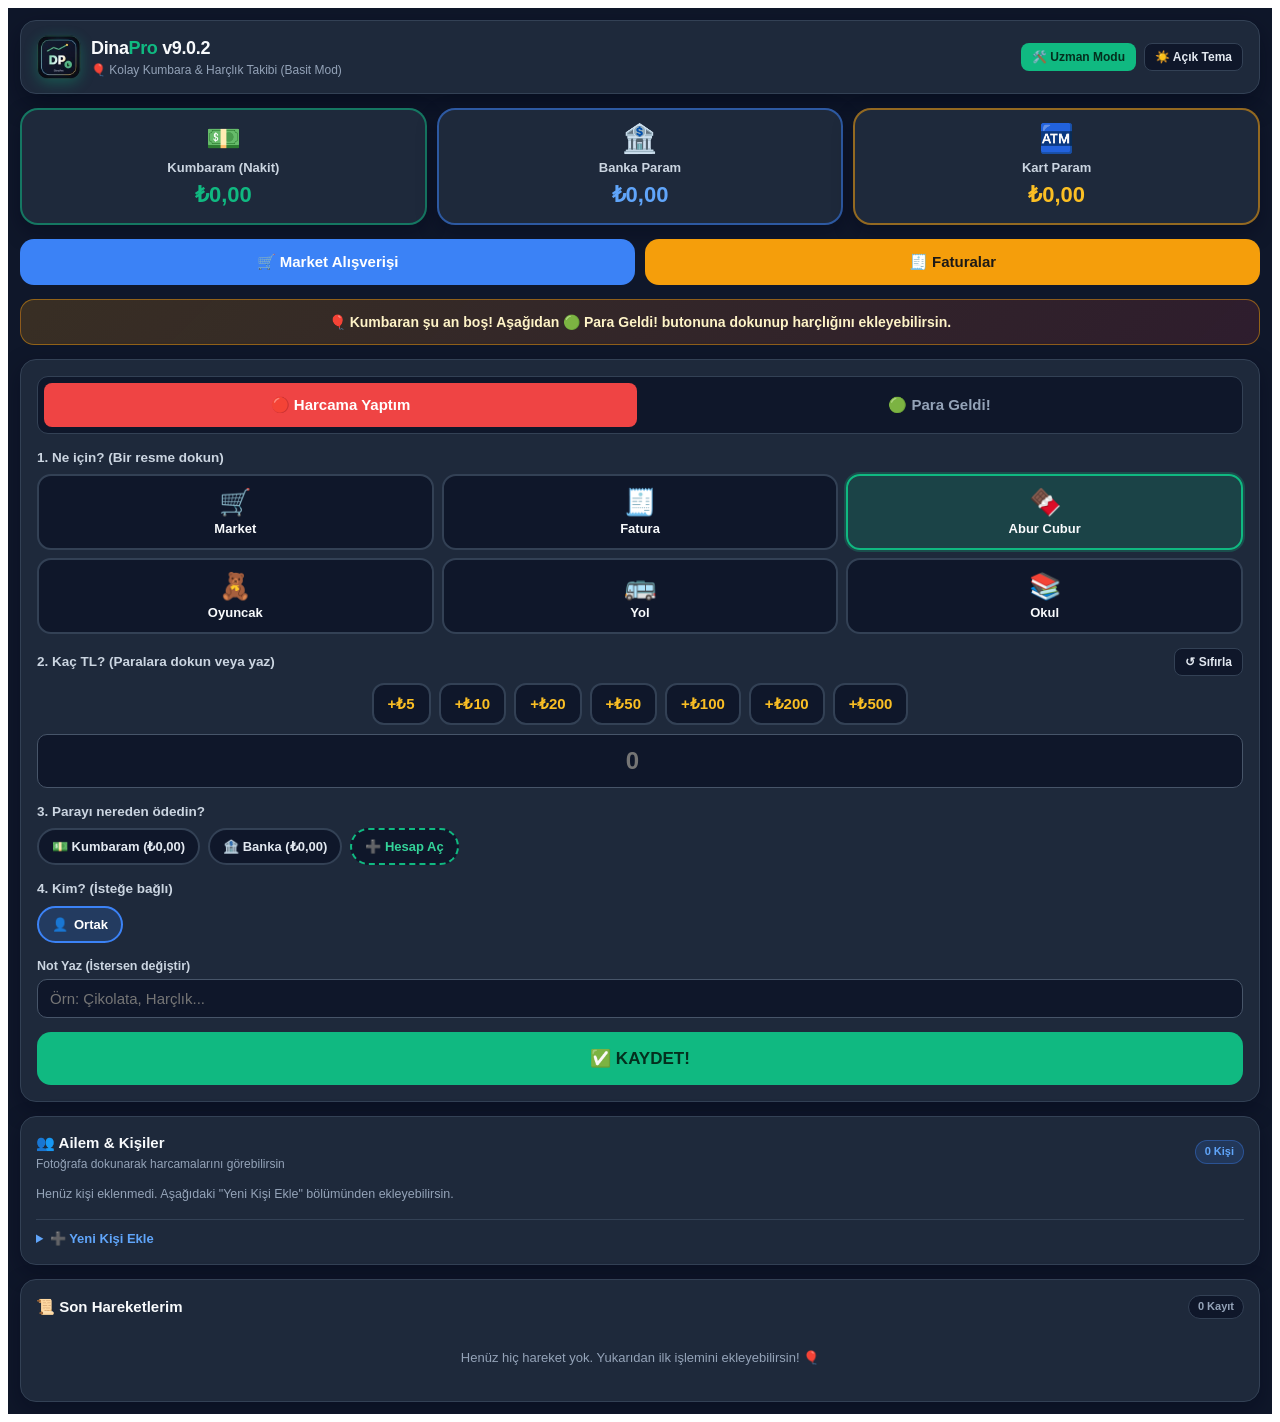
==== commit 69960ddb: "Add files via upload" ====
--- a/index.html
+++ b/index.html
@@ -1,4387 +1,20 @@
 <!DOCTYPE html>
 <html lang="tr">
 <head>
-  <meta charset="UTF-8" />
-  <meta name="viewport" content="width=device-width, initial-scale=1.0, maximum-scale=5.0, viewport-fit=cover" />
-  <meta name="theme-color" content="#0f172a" />
-  <meta name="apple-mobile-web-app-capable" content="yes" />
-  <meta name="apple-mobile-web-app-status-bar-style" content="black-translucent" />
-  <meta name="apple-mobile-web-app-title" content="DinaPro v3.4" />
-  <title>DinaPro v3.4 - Ev Ekonomi Yönetimi</title>
+  <meta charset="UTF-8">
+  <meta name="viewport" content="width=device-width,initial-scale=1.0,maximum-scale=5.0,viewport-fit=cover">
+  <title>DinaPro v9.0.2 - Ev Ekonomi Yönetimi</title>
+  <meta name="theme-color" content="#0f172a">
+  <meta name="apple-mobile-web-app-capable" content="yes">
+  <meta name="apple-mobile-web-app-status-bar-style" content="black-translucent">
+  <meta name="apple-mobile-web-app-title" content="DinaPro">
+  <link id="dp-favicon" rel="icon" type="image/png" href="icon-192.png">
+  <link id="dp-apple-icon" rel="apple-touch-icon" sizes="180x180" href="apple-touch-icon.png">
+  <link rel="manifest" href="manifest.json">
+  <link rel="stylesheet" href="style.css">
 </head>
-<body style="margin:0;padding:0;background:#0f172a;color:#f8fafc;">
-
-<div id="dinapro-app">
-  <style>
-    /* =========================================================================
-       DINAPRO v3.4 - GOOGLE SITES & STANDALONE TAM İZOLE STİL BLOĞU
-       Not: Tüm kurallar #dinapro-app içindedir; Google Sites <head> etiketini
-       sıyırsa bile koyu tema, grid yerleşimi ve modallar %100 korunur.
-       ========================================================================= */
-    #dinapro-app {
-      min-height: 100vh;
-      width: 100%;
-      background: #0f172a;
-      color: #f8fafc;
-      font-family: -apple-system, BlinkMacSystemFont, 'Segoe UI', Roboto, Helvetica, Arial, sans-serif;
-      box-sizing: border-box;
-      padding: 12px;
-      line-height: 1.45;
-      overflow-x: hidden;
-      -webkit-font-smoothing: antialiased;
-    }
-
-    #dinapro-app *,
-    #dinapro-app *::before,
-    #dinapro-app *::after {
-      box-sizing: border-box;
-    }
-
-    #dinapro-app svg {
-      max-width: 24px;
-      max-height: 24px;
-      display: inline-block;
-      vertical-align: middle;
-      flex-shrink: 0;
-    }
-
-    .dp-hidden {
-      display: none !important;
-    }
-
-    .dp-num {
-      font-variant-numeric: tabular-nums;
-    }
-
-    .dp-shell {
-      max-width: 1380px;
-      margin: 0 auto;
-      width: 100%;
-      display: flex;
-      flex-direction: column;
-      gap: 14px;
-    }
-
-    /* Üst Başlık & Navigasyon */
-    .dp-header {
-      background: #1e293b;
-      border: 1px solid #334155;
-      border-radius: 16px;
-      padding: 14px 16px;
-      display: flex;
-      flex-direction: column;
-      gap: 12px;
-      box-shadow: 0 10px 26px rgba(2, 6, 23, 0.48);
-    }
-
-    .dp-header-top {
-      display: flex;
-      align-items: center;
-      justify-content: space-between;
-      flex-wrap: wrap;
-      gap: 10px;
-    }
-
-    .dp-brand {
-      display: flex;
-      align-items: center;
-      gap: 10px;
-      min-width: 0;
-    }
-
-    .dp-logo {
-      width: 42px;
-      height: 42px;
-      border-radius: 12px;
-      background: linear-gradient(135deg, #10b981, #059669);
-      color: #042f1e;
-      font-weight: 900;
-      font-size: 15px;
-      display: flex;
-      align-items: center;
-      justify-content: center;
-      flex-shrink: 0;
-      box-shadow: 0 4px 14px rgba(16, 185, 129, 0.32);
-    }
-
-    .dp-brand-title {
-      margin: 0;
-      font-size: 18px;
-      font-weight: 800;
-      color: #f8fafc;
-      letter-spacing: -0.02em;
-    }
-
-    .dp-brand-title span {
-      color: #10b981;
-    }
-
-    .dp-brand-sub {
-      margin: 1px 0 0 0;
-      font-size: 12px;
-      color: #94a3b8;
-    }
-
-    .dp-header-actions {
-      display: flex;
-      align-items: center;
-      gap: 8px;
-      flex-wrap: wrap;
-    }
-
-    .dp-mem-pill {
-      display: inline-flex;
-      align-items: center;
-      gap: 7px;
-      padding: 7px 12px;
-      border-radius: 999px;
-      background: rgba(16, 185, 129, 0.14);
-      border: 1px solid rgba(16, 185, 129, 0.42);
-      color: #34d399;
-      font-size: 12px;
-      font-weight: 700;
-      cursor: pointer;
-      font-family: inherit;
-      transition: background 0.15s ease;
-    }
-
-    .dp-mem-pill:hover {
-      background: rgba(16, 185, 129, 0.24);
-    }
-
-    .dp-mem-pill.sandbox-mode {
-      background: rgba(59, 130, 246, 0.16);
-      border-color: rgba(59, 130, 246, 0.48);
-      color: #60a5fa;
-    }
-
-    .dp-pulse-dot {
-      width: 8px;
-      height: 8px;
-      border-radius: 50%;
-      background: currentColor;
-      flex-shrink: 0;
-    }
-
-    .dp-tabs {
-      display: flex;
-      gap: 6px;
-      overflow-x: auto;
-      padding-top: 10px;
-      border-top: 1px solid #334155;
-      scrollbar-width: none;
-    }
-
-    .dp-tabs::-webkit-scrollbar {
-      display: none;
-    }
-
-    .dp-tab {
-      display: inline-flex;
-      align-items: center;
-      gap: 6px;
-      padding: 9px 13px;
-      border-radius: 10px;
-      border: 1px solid #334155;
-      background: #0f172a;
-      color: #cbd5e1;
-      font-size: 13px;
-      font-weight: 700;
-      font-family: inherit;
-      white-space: nowrap;
-      cursor: pointer;
-      transition: all 0.15s ease;
-    }
-
-    .dp-tab:hover {
-      border-color: #475569;
-      color: #ffffff;
-    }
-
-    .dp-tab.active {
-      background: #10b981;
-      border-color: #10b981;
-      color: #042f1e;
-      box-shadow: 0 4px 12px rgba(16, 185, 129, 0.28);
-    }
-
-    /* Grid Düzenleri */
-    .dp-kpi-grid {
-      display: grid;
-      grid-template-columns: repeat(2, minmax(0, 1fr));
-      gap: 10px;
-    }
-
-    @media (min-width: 980px) {
-      .dp-kpi-grid {
-        grid-template-columns: repeat(4, minmax(0, 1fr));
-        gap: 14px;
-      }
-    }
-
-    .dp-two-col {
-      display: grid;
-      grid-template-columns: minmax(0, 1fr);
-      gap: 14px;
-    }
-
-    @media (min-width: 860px) {
-      .dp-two-col {
-        grid-template-columns: repeat(2, minmax(0, 1fr));
-      }
-    }
-
-    .dp-cards-grid {
-      display: grid;
-      grid-template-columns: minmax(0, 1fr);
-      gap: 12px;
-    }
-
-    @media (min-width: 660px) {
-      .dp-cards-grid {
-        grid-template-columns: repeat(2, minmax(0, 1fr));
-      }
-    }
-
-    @media (min-width: 1080px) {
-      .dp-cards-grid {
-        grid-template-columns: repeat(3, minmax(0, 1fr));
-      }
-    }
-
-    /* Kart Yüzeyleri */
-    .dp-card {
-      background: #1e293b;
-      border: 1px solid #334155;
-      border-radius: 16px;
-      padding: 15px;
-      box-shadow: 0 8px 22px rgba(2, 6, 23, 0.35);
-      min-width: 0;
-    }
-
-    .dp-card-head {
-      display: flex;
-      align-items: center;
-      justify-content: space-between;
-      gap: 8px;
-      margin-bottom: 12px;
-      flex-wrap: wrap;
-    }
-
-    .dp-card-title {
-      margin: 0;
-      font-size: 15px;
-      font-weight: 800;
-      color: #f8fafc;
-    }
-
-    .dp-card-sub {
-      margin: 2px 0 0 0;
-      font-size: 12px;
-      color: #94a3b8;
-    }
-
-    .dp-kpi-label {
-      font-size: 11px;
-      font-weight: 800;
-      text-transform: uppercase;
-      letter-spacing: 0.04em;
-      color: #94a3b8;
-    }
-
-    .dp-kpi-val {
-      font-size: 19px;
-      font-weight: 900;
-      margin: 6px 0 2px 0;
-      color: #f8fafc;
-      word-break: break-word;
-    }
-
-    @media (min-width: 640px) {
-      .dp-kpi-val {
-        font-size: 22px;
-      }
-    }
-
-    .dp-kpi-hint {
-      font-size: 11px;
-      color: #94a3b8;
-    }
-
-    /* Rozetler */
-    .dp-badge {
-      display: inline-flex;
-      align-items: center;
-      gap: 4px;
-      padding: 3px 9px;
-      border-radius: 999px;
-      font-size: 11px;
-      font-weight: 700;
-      border: 1px solid transparent;
-      white-space: nowrap;
-    }
-
-    .dp-b-emerald {
-      background: rgba(16, 185, 129, 0.15);
-      color: #34d399;
-      border-color: rgba(16, 185, 129, 0.35);
-    }
-
-    .dp-b-rose {
-      background: rgba(239, 68, 68, 0.16);
-      color: #f87171;
-      border-color: rgba(239, 68, 68, 0.38);
-    }
-
-    .dp-b-blue {
-      background: rgba(59, 130, 246, 0.16);
-      color: #60a5fa;
-      border-color: rgba(59, 130, 246, 0.38);
-    }
-
-    .dp-b-amber {
-      background: rgba(245, 158, 11, 0.16);
-      color: #fbbf24;
-      border-color: rgba(245, 158, 11, 0.38);
-    }
-
-    .dp-b-slate {
-      background: #0f172a;
-      color: #94a3b8;
-      border-color: #334155;
-    }
-
-    /* Yaklaşan Ödeme Uyarıları */
-    .dp-alert {
-      background: linear-gradient(135deg, rgba(245, 158, 11, 0.18), rgba(239, 68, 68, 0.14));
-      border: 1px solid rgba(245, 158, 11, 0.48);
-      border-radius: 14px;
-      padding: 12px 14px;
-      display: flex;
-      align-items: center;
-      justify-content: space-between;
-      gap: 10px;
-      flex-wrap: wrap;
-    }
-
-    /* Formlar ve Girdiler */
-    .dp-form-grid {
-      display: grid;
-      grid-template-columns: minmax(0, 1fr);
-      gap: 10px;
-    }
-
-    @media (min-width: 560px) {
-      .dp-form-2 {
-        grid-template-columns: repeat(2, minmax(0, 1fr));
-      }
-      .dp-form-3 {
-        grid-template-columns: repeat(3, minmax(0, 1fr));
-      }
-      .dp-form-4 {
-        grid-template-columns: repeat(4, minmax(0, 1fr));
-      }
-    }
-
-    .dp-label {
-      display: block;
-      font-size: 12px;
-      font-weight: 700;
-      color: #cbd5e1;
-      margin-bottom: 4px;
-    }
-
-    .dp-input,
-    .dp-select,
-    .dp-textarea {
-      width: 100%;
-      padding: 9px 11px;
-      border-radius: 10px;
-      border: 1px solid #475569;
-      background: #0f172a;
-      color: #f8fafc;
-      font-size: 14px;
-      font-family: inherit;
-      outline: none;
-    }
-
-    .dp-input:focus,
-    .dp-select:focus,
-    .dp-textarea:focus {
-      border-color: #10b981;
-      box-shadow: 0 0 0 2px rgba(16, 185, 129, 0.22);
-    }
-
-    /* Butonlar */
-    .dp-btn {
-      display: inline-flex;
-      align-items: center;
-      justify-content: center;
-      gap: 6px;
-      padding: 9px 14px;
-      border-radius: 10px;
-      border: 1px solid transparent;
-      font-size: 13px;
-      font-weight: 800;
-      font-family: inherit;
-      cursor: pointer;
-      transition: all 0.15s ease;
-      white-space: nowrap;
-    }
-
-    .dp-btn-emerald {
-      background: #10b981;
-      color: #042f1e;
-    }
-
-    .dp-btn-emerald:hover {
-      background: #34d399;
-    }
-
-    .dp-btn-blue {
-      background: #3b82f6;
-      color: #ffffff;
-    }
-
-    .dp-btn-blue:hover {
-      background: #60a5fa;
-    }
-
-    .dp-btn-rose {
-      background: #ef4444;
-      color: #ffffff;
-    }
-
-    .dp-btn-rose:hover {
-      background: #f87171;
-    }
-
-    .dp-btn-amber {
-      background: #f59e0b;
-      color: #1c1917;
-    }
-
-    .dp-btn-amber:hover {
-      background: #fbbf24;
-    }
-
-    .dp-btn-ghost {
-      background: #0f172a;
-      border-color: #334155;
-      color: #e2e8f0;
-    }
-
-    .dp-btn-ghost:hover {
-      border-color: #64748b;
-      background: #1e293b;
-    }
-
-    .dp-btn-sm {
-      padding: 6px 10px;
-      font-size: 12px;
-      border-radius: 8px;
-    }
-
-    /* Segment Seçici */
-    .dp-seg {
-      display: grid;
-      grid-template-columns: 1fr 1fr;
-      gap: 6px;
-      background: #0f172a;
-      border: 1px solid #334155;
-      border-radius: 11px;
-      padding: 4px;
-    }
-
-    .dp-seg-btn {
-      padding: 8px;
-      border: none;
-      border-radius: 8px;
-      background: transparent;
-      color: #94a3b8;
-      font-size: 13px;
-      font-weight: 800;
-      font-family: inherit;
-      cursor: pointer;
-    }
-
-    .dp-seg-btn.is-expense {
-      background: #ef4444;
-      color: #ffffff;
-    }
-
-    .dp-seg-btn.is-income {
-      background: #10b981;
-      color: #042f1e;
-    }
-
-    /* Canlı Önizleme Kutusu (KDV & Kredi) */
-    .dp-preview-strip {
-      display: grid;
-      grid-template-columns: repeat(3, minmax(0, 1fr));
-      gap: 8px;
-      background: #0f172a;
-      border: 1px solid #334155;
-      border-radius: 11px;
-      padding: 10px;
-      text-align: center;
-    }
-
-    .dp-preview-strip span {
-      display: block;
-      font-size: 10px;
-      font-weight: 700;
-      color: #94a3b8;
-      text-transform: uppercase;
-    }
-
-    .dp-preview-strip strong {
-      display: block;
-      font-size: 13px;
-      font-weight: 800;
-      margin-top: 2px;
-    }
-
-    /* Listeler & Satırlar */
-    .dp-list {
-      display: flex;
-      flex-direction: column;
-      gap: 8px;
-    }
-
-    .dp-item {
-      display: flex;
-      align-items: center;
-      justify-content: space-between;
-      gap: 10px;
-      padding: 10px 12px;
-      background: #0f172a;
-      border: 1px solid #334155;
-      border-radius: 12px;
-      flex-wrap: wrap;
-    }
-
-    .dp-item-left {
-      display: flex;
-      align-items: center;
-      gap: 10px;
-      min-width: 0;
-      flex: 1;
-    }
-
-    .dp-thumb {
-      width: 44px;
-      height: 44px;
-      border-radius: 9px;
-      object-fit: cover;
-      border: 1px solid #10b981;
-      cursor: pointer;
-      flex-shrink: 0;
-    }
-
-    .dp-icon-box {
-      width: 38px;
-      height: 38px;
-      border-radius: 9px;
-      background: #1e293b;
-      border: 1px solid #334155;
-      display: flex;
-      align-items: center;
-      justify-content: center;
-      flex-shrink: 0;
-      font-weight: 900;
-      font-size: 14px;
-    }
-
-    /* Grafikler */
-    .dp-canvas-box {
-      position: relative;
-      width: 100%;
-      height: 220px;
-    }
-
-    .dp-canvas-box canvas {
-      display: block;
-      width: 100%;
-      height: 100%;
-    }
-
-    .dp-legend {
-      display: grid;
-      grid-template-columns: repeat(2, minmax(0, 1fr));
-      gap: 6px;
-      margin-top: 10px;
-    }
-
-    .dp-legend-row {
-      display: flex;
-      align-items: center;
-      justify-content: space-between;
-      gap: 6px;
-      padding: 5px 8px;
-      background: #0f172a;
-      border: 1px solid #334155;
-      border-radius: 8px;
-      font-size: 11px;
-    }
-
-    /* İlerleme Çubuğu */
-    .dp-bar-track {
-      width: 100%;
-      height: 9px;
-      background: #0f172a;
-      border-radius: 999px;
-      overflow: hidden;
-      border: 1px solid #334155;
-    }
-
-    .dp-bar-fill {
-      height: 100%;
-      background: #10b981;
-      transition: width 0.25s ease;
-    }
-
-    /* Tablolar */
-    .dp-table-scroll {
-      width: 100%;
-      overflow-x: auto;
-      border: 1px solid #334155;
-      border-radius: 12px;
-    }
-
-    .dp-table {
-      width: 100%;
-      border-collapse: collapse;
-      font-size: 12.5px;
-      text-align: left;
-    }
-
-    .dp-table th {
-      background: #0f172a;
-      color: #94a3b8;
-      font-size: 11px;
-      text-transform: uppercase;
-      padding: 10px 11px;
-      border-bottom: 1px solid #334155;
-      white-space: nowrap;
-    }
-
-    .dp-table td {
-      padding: 9px 11px;
-      border-bottom: 1px solid #334155;
-      color: #f8fafc;
-      white-space: nowrap;
-    }
-
-    .dp-table tr:last-child td {
-      border-bottom: none;
-    }
-
-    .dp-table tr.is-paid-row {
-      background: rgba(16, 185, 129, 0.08);
-    }
-
-    /* Kredi Kartı / Kredi İç İstatistik Izgarası */
-    .dp-mini-stats {
-      display: grid;
-      grid-template-columns: repeat(2, minmax(0, 1fr));
-      gap: 8px;
-      background: #0f172a;
-      border: 1px solid #334155;
-      border-radius: 11px;
-      padding: 9px;
-    }
-
-    .dp-mini-stats span {
-      display: block;
-      font-size: 10.5px;
-      color: #94a3b8;
-    }
-
-    .dp-mini-stats strong {
-      display: block;
-      font-size: 13px;
-      font-weight: 800;
-      margin-top: 1px;
-    }
-
-    /* Modallar */
-    .dp-backdrop {
-      position: fixed;
-      inset: 0;
-      z-index: 100;
-      background: rgba(2, 6, 23, 0.86);
-      display: flex;
-      align-items: center;
-      justify-content: center;
-      padding: 12px;
-    }
-
-    .dp-modal {
-      background: #1e293b;
-      border: 1px solid #475569;
-      border-radius: 16px;
-      width: 100%;
-      max-width: 720px;
-      max-height: 90vh;
-      overflow-y: auto;
-      padding: 18px;
-      box-shadow: 0 24px 60px rgba(0, 0, 0, 0.8);
-    }
-
-    /* Toast Bildirimleri */
-    .dp-toasts {
-      position: fixed;
-      bottom: 14px;
-      right: 14px;
-      z-index: 120;
-      display: flex;
-      flex-direction: column;
-      gap: 8px;
-      max-width: 350px;
-      width: calc(100% - 28px);
-      pointer-events: none;
-    }
-
-    .dp-toast {
-      pointer-events: auto;
-      background: #0f172a;
-      color: #f8fafc;
-      border: 1px solid #10b981;
-      border-radius: 11px;
-      padding: 10px 13px;
-      font-size: 12px;
-      font-weight: 700;
-      box-shadow: 0 10px 26px rgba(0, 0, 0, 0.65);
-    }
-
-    .dp-stack {
-      display: flex;
-      flex-direction: column;
-      gap: 14px;
-    }
-
-    @media print {
-      html, body {
-        background: #ffffff !important;
-        color: #000000 !important;
-        margin: 0 !important;
-        padding: 0 !important;
-      }
-      #dinapro-app {
-        background: #ffffff !important;
-        color: #000000 !important;
-        padding: 0 !important;
-        min-height: auto !important;
-      }
-      #dinapro-app .dp-shell,
-      #dinapro-app .dp-backdrop:not(#modal-report-preview),
-      #dinapro-app .dp-toasts,
-      #modal-report-preview .dp-card-head,
-      #modal-report-preview button {
-        display: none !important;
-      }
-      #modal-report-preview {
-        position: static !important;
-        background: #ffffff !important;
-        padding: 0 !important;
-        display: block !important;
-      }
-      #modal-report-preview .dp-modal {
-        background: #ffffff !important;
-        border: none !important;
-        box-shadow: none !important;
-        max-width: 100% !important;
-        max-height: none !important;
-        padding: 0 !important;
-        overflow: visible !important;
-      }
-      #report-preview-text {
-        background: #ffffff !important;
-        color: #000000 !important;
-        border: none !important;
-        max-height: none !important;
-        overflow: visible !important;
-        font-size: 11pt !important;
-        line-height: 1.45 !important;
-      }
-    }
-  </style>
-
-  <div class="dp-shell">
-    <!-- ==================== ÜST BAŞLIK & 6 SEKMELİ NAVİGASYON ==================== -->
-    <header class="dp-header">
-      <div class="dp-header-top">
-        <div class="dp-brand">
-          <div class="dp-logo" aria-hidden="true">DP</div>
-          <div>
-            <h1 class="dp-brand-title">Dina<span>Pro</span> v3.4</h1>
-            <p class="dp-brand-sub">Ev Ekonomi Yönetimi • Kredi, Kart &amp; Bütçe Takibi</p>
-          </div>
-        </div>
-
-        <div class="dp-header-actions">
-          <button type="button" id="dp-mem-badge" class="dp-mem-pill" onclick="openMemoryModal()" title="7 Katmanlı Hafıza & Yedekleme">
-            <span class="dp-pulse-dot"></span>
-            <span id="dp-mem-text">Hafıza Kontrol Ediliyor...</span>
-          </button>
-
-          <button type="button" class="dp-btn dp-btn-blue dp-btn-sm" onclick="generateOfflinePDF()">
-            <svg width="16" height="16" style="width:16px;height:16px;flex-shrink:0;" viewBox="0 0 24 24" fill="none" stroke="currentColor" stroke-width="2.2" stroke-linecap="round" stroke-linejoin="round">
-              <path d="M14 2H6a2 2 0 0 0-2 2v16a2 2 0 0 0 2 2h12a2 2 0 0 0 2-2V8z"></path>
-              <polyline points="14 2 14 8 20 8"></polyline>
-              <line x1="12" y1="18" x2="12" y2="12"></line>
-              <polyline points="9 15 12 18 15 15"></polyline>
-            </svg>
-            <span>PDF 1.4 Rapor</span>
-          </button>
-        </div>
-      </div>
-
-      <nav class="dp-tabs" aria-label="Ana Bölümler">
-        <button type="button" class="dp-tab active" data-tab="dashboard" onclick="switchTab('dashboard')">
-          <svg width="16" height="16" style="width:16px;height:16px;flex-shrink:0;" viewBox="0 0 24 24" fill="none" stroke="currentColor" stroke-width="2" stroke-linecap="round" stroke-linejoin="round">
-            <rect x="3" y="3" width="7" height="7"></rect>
-            <rect x="14" y="3" width="7" height="7"></rect>
-            <rect x="14" y="14" width="7" height="7"></rect>
-            <rect x="3" y="14" width="7" height="7"></rect>
-          </svg>
-          <span>Özet Paneli</span>
-        </button>
-
-        <button type="button" class="dp-tab" data-tab="transactions" onclick="switchTab('transactions')">
-          <svg width="16" height="16" style="width:16px;height:16px;flex-shrink:0;" viewBox="0 0 24 24" fill="none" stroke="currentColor" stroke-width="2" stroke-linecap="round" stroke-linejoin="round">
-            <line x1="12" y1="1" x2="12" y2="23"></line>
-            <path d="M17 5H9.5a3.5 3.5 0 0 0 0 7h5a3.5 3.5 0 0 1 0 7H6"></path>
-          </svg>
-          <span>Gelir / Gider</span>
-        </button>
-
-        <button type="button" class="dp-tab" data-tab="loans" onclick="switchTab('loans')">
-          <svg width="16" height="16" style="width:16px;height:16px;flex-shrink:0;" viewBox="0 0 24 24" fill="none" stroke="currentColor" stroke-width="2" stroke-linecap="round" stroke-linejoin="round">
-            <path d="M3 21h18"></path>
-            <path d="M3 10h18"></path>
-            <path d="M5 6l7-3 7 3"></path>
-            <path d="M4 10v11"></path>
-            <path d="M20 10v11"></path>
-            <path d="M8 14v3"></path>
-            <path d="M12 14v3"></path>
-            <path d="M16 14v3"></path>
-          </svg>
-          <span>Krediler</span>
-        </button>
-
-        <button type="button" class="dp-tab" data-tab="cards" onclick="switchTab('cards')">
-          <svg width="16" height="16" style="width:16px;height:16px;flex-shrink:0;" viewBox="0 0 24 24" fill="none" stroke="currentColor" stroke-width="2" stroke-linecap="round" stroke-linejoin="round">
-            <rect x="1" y="4" width="22" height="16" rx="2" ry="2"></rect>
-            <line x1="1" y1="10" x2="23" y2="10"></line>
-          </svg>
-          <span>Kartlarım</span>
-        </button>
-
-        <button type="button" class="dp-tab" data-tab="grocery" onclick="switchTab('grocery')">
-          <svg width="16" height="16" style="width:16px;height:16px;flex-shrink:0;" viewBox="0 0 24 24" fill="none" stroke="currentColor" stroke-width="2" stroke-linecap="round" stroke-linejoin="round">
-            <circle cx="9" cy="21" r="1"></circle>
-            <circle cx="20" cy="21" r="1"></circle>
-            <path d="M1 1h4l2.68 13.39a2 2 0 0 0 2 1.61h9.72a2 2 0 0 0 2-1.61L23 6H6"></path>
-          </svg>
-          <span>Market Listesi</span>
-        </button>
-
-        <button type="button" class="dp-tab" data-tab="analysis" onclick="switchTab('analysis')">
-          <svg width="16" height="16" style="width:16px;height:16px;flex-shrink:0;" viewBox="0 0 24 24" fill="none" stroke="currentColor" stroke-width="2" stroke-linecap="round" stroke-linejoin="round">
-            <path d="M14 2H6a2 2 0 0 0-2 2v16a2 2 0 0 0 2 2h12a2 2 0 0 0 2-2V8z"></path>
-            <polyline points="14 2 14 8 20 8"></polyline>
-            <line x1="16" y1="13" x2="8" y2="13"></line>
-            <line x1="16" y1="17" x2="8" y2="17"></line>
-          </svg>
-          <span>Fatura Geçmişi</span>
-        </button>
-      </nav>
-    </header>
-
-    <!-- =====================================================================
-         SEKME 1: ÖZET PANELİ (DASHBOARD)
-         ===================================================================== -->
-    <section id="view-dashboard" class="dp-stack">
-      <!-- Yaklaşan Ödeme Uyarıları Bandı (Kredi Kartları + Kredi Taksitleri) -->
-      <div id="due-banner" class="dp-alert dp-hidden">
-        <div style="display:flex;align-items:center;gap:10px;min-width:0;flex:1;">
-          <svg width="18" height="18" style="width:18px;height:18px;flex-shrink:0;" viewBox="0 0 24 24" fill="none" stroke="#fbbf24" stroke-width="2.2" stroke-linecap="round" stroke-linejoin="round">
-            <circle cx="12" cy="12" r="10"></circle>
-            <line x1="12" y1="8" x2="12" y2="12"></line>
-            <line x1="12" y1="16" x2="12.01" y2="16"></line>
-          </svg>
-          <div style="min-width:0;">
-            <strong id="due-banner-title" style="font-size:13px;color:#fef3c7;display:block;">Yaklaşan Ödeme Uyarısı</strong>
-            <div id="due-banner-items" style="display:flex;flex-wrap:wrap;gap:6px;margin-top:5px;"></div>
-          </div>
-        </div>
-        <div style="display:flex;gap:6px;flex-wrap:wrap;">
-          <button type="button" id="due-btn-loans" class="dp-btn dp-btn-emerald dp-btn-sm dp-hidden" onclick="switchTab('loans')">Kredilere Git</button>
-          <button type="button" id="due-btn-cards" class="dp-btn dp-btn-amber dp-btn-sm dp-hidden" onclick="switchTab('cards')">Kartlara Git</button>
-        </div>
-      </div>
-
-      <!-- 4 Ana KPI Kartı -->
-      <div class="dp-kpi-grid">
-        <div class="dp-card">
-          <div style="display:flex;justify-content:space-between;align-items:center;gap:4px;">
-            <span class="dp-kpi-label">Net Bakiye</span>
-            <span class="dp-badge dp-b-blue">Durum</span>
-          </div>
-          <div id="kpi-net" class="dp-kpi-val dp-num">₺0,00</div>
-          <div id="kpi-net-sub" class="dp-kpi-hint">Gelir - Gider farkı</div>
-        </div>
-
-        <div class="dp-card">
-          <div style="display:flex;justify-content:space-between;align-items:center;gap:4px;">
-            <span class="dp-kpi-label">Aylık Gelir / Gider</span>
-            <span class="dp-badge dp-b-emerald">Akış</span>
-          </div>
-          <div id="kpi-flow" class="dp-kpi-val dp-num" style="font-size:16px;line-height:1.35;">
-            <span style="color:#10b981;">+₺0,00</span><br />
-            <span style="color:#ef4444;">-₺0,00</span>
-          </div>
-          <div id="kpi-flow-sub" class="dp-kpi-hint">0 gelir • 0 gider</div>
-        </div>
-
-        <div class="dp-card">
-          <div style="display:flex;justify-content:space-between;align-items:center;gap:4px;">
-            <span class="dp-kpi-label">Toplam KDV Tutarı</span>
-            <span class="dp-badge dp-b-amber">Vergi</span>
-          </div>
-          <div id="kpi-kdv" class="dp-kpi-val dp-num" style="color:#60a5fa;">₺0,00</div>
-          <div class="dp-kpi-hint">İşlemlerdeki toplam KDV</div>
-        </div>
-
-        <div class="dp-card" style="cursor:pointer;" onclick="switchTab('loans')" title="Krediler sekmesine git">
-          <div style="display:flex;justify-content:space-between;align-items:center;gap:4px;">
-            <span class="dp-kpi-label">Aktif Kredi Kalan Borcu</span>
-            <span id="kpi-loan-badge" class="dp-badge dp-b-rose dp-num">0 Kredi</span>
-          </div>
-          <div id="kpi-loan-rem" class="dp-kpi-val dp-num" style="color:#f87171;">₺0,00</div>
-          <div id="kpi-loan-monthly" class="dp-kpi-hint dp-num">Aylık Taksit: ₺0,00</div>
-        </div>
-      </div>
-
-      <!-- 2 Çevrimdışı HTML5 Canvas Grafiği -->
-      <div class="dp-two-col">
-        <div class="dp-card">
-          <div class="dp-card-head">
-            <div>
-              <h2 class="dp-card-title">Kategori Bazlı Gider Dağılımı</h2>
-              <p class="dp-card-sub">Harcamaların kategorilere göre yüzdesi</p>
-            </div>
-            <span class="dp-badge dp-b-emerald">Halka Grafik</span>
-          </div>
-          <div class="dp-canvas-box">
-            <canvas id="chart-donut"></canvas>
-          </div>
-          <div id="donut-legend" class="dp-legend"></div>
-        </div>
-
-        <div class="dp-card">
-          <div class="dp-card-head">
-            <div>
-              <h2 class="dp-card-title">Aylık Gelir vs Gider Karşılaştırması</h2>
-              <p class="dp-card-sub">Gelir, Gider ve Toplam KDV sütunları</p>
-            </div>
-            <span class="dp-badge dp-b-blue">Çubuk Grafik</span>
-          </div>
-          <div class="dp-canvas-box">
-            <canvas id="chart-bar"></canvas>
-          </div>
-          <p style="margin:10px 0 0 0;font-size:11px;color:#94a3b8;text-align:center;">
-            Yeşil: Toplam Gelir • Kırmızı: Toplam Gider • Mavi: Toplam KDV
-          </p>
-        </div>
-      </div>
-
-      <!-- Son İşlemler Listesi -->
-      <div class="dp-card">
-        <div class="dp-card-head">
-          <div>
-            <h3 class="dp-card-title">Son İşlemler</h3>
-            <p class="dp-card-sub">Fiş görseli eklenen işlemlerde rozete tıklayarak tam ekran fişi açabilirsiniz</p>
-          </div>
-          <div style="display:flex;gap:6px;flex-wrap:wrap;">
-            <button type="button" class="dp-btn dp-btn-ghost dp-btn-sm" onclick="loadDemoData()">✨ Örnek Veri Yükle</button>
-            <button type="button" class="dp-btn dp-btn-emerald dp-btn-sm" onclick="switchTab('transactions')">+ İşlem Ekle</button>
-          </div>
-        </div>
-        <div id="recent-tx-list" class="dp-list"></div>
-      </div>
-    </section>
-
-    <!-- =====================================================================
-         SEKME 2: GELİR / GİDER & KAMERA FİŞ TARAMA
-         ===================================================================== -->
-    <section id="view-transactions" class="dp-stack dp-hidden">
-      <div class="dp-two-col">
-        <!-- İşlem Ekleme Formu -->
-        <div class="dp-card">
-          <div class="dp-card-head">
-            <div>
-              <h2 class="dp-card-title">Yeni Gelir / Gider &amp; Fiş Tarama</h2>
-              <p class="dp-card-sub">KDV otomatik hesaplanır, kredi kartı seçilirse kart borcuna yansır</p>
-            </div>
-          </div>
-
-          <form onsubmit="handleAddTransaction(event)" style="display:flex;flex-direction:column;gap:11px;">
-            <div class="dp-seg">
-              <button type="button" id="seg-expense" class="dp-seg-btn is-expense" onclick="setFormTxType('expense')">↓ Gider</button>
-              <button type="button" id="seg-income" class="dp-seg-btn" onclick="setFormTxType('income')">↑ Gelir</button>
-            </div>
-
-            <div class="dp-form-grid dp-form-2">
-              <div>
-                <label class="dp-label" for="f-title">Açıklama *</label>
-                <input id="f-title" class="dp-input" type="text" required placeholder="Örn: Migros Market, Kira, Maaş..." />
-              </div>
-              <div>
-                <label class="dp-label" for="f-category">Kategori</label>
-                <select id="f-category" class="dp-select">
-                  <option value="Market">Market</option>
-                  <option value="Fatura">Fatura</option>
-                  <option value="Kira">Kira</option>
-                  <option value="Ulaşım">Ulaşım</option>
-                  <option value="Sağlık">Sağlık</option>
-                  <option value="Eğlence">Eğlence</option>
-                  <option value="Kredi Taksiti">Kredi Taksiti</option>
-                  <option value="Maaş">Maaş</option>
-                  <option value="Ek Gelir">Ek Gelir</option>
-                  <option value="Diğer">Diğer</option>
-                </select>
-              </div>
-            </div>
-
-            <div class="dp-form-grid dp-form-2">
-              <div>
-                <label class="dp-label" for="f-amount">Tutar (₺ - KDV Dahil) *</label>
-                <input id="f-amount" class="dp-input dp-num" type="number" step="0.01" min="0.01" required placeholder="0,00" oninput="refreshKdvPreview()" />
-              </div>
-              <div>
-                <label class="dp-label" for="f-kdv">KDV Oranı</label>
-                <select id="f-kdv" class="dp-select" onchange="refreshKdvPreview()">
-                  <option value="0">%0</option>
-                  <option value="1">%1</option>
-                  <option value="10" selected>%10</option>
-                  <option value="20">%20</option>
-                </select>
-              </div>
-            </div>
-
-            <!-- Canlı KDV Ayrıştırma Önizlemesi -->
-            <div class="dp-preview-strip">
-              <div>
-                <span>Matrah (KDV Hariç)</span>
-                <strong id="kdv-prev-matrah" class="dp-num" style="color:#f8fafc;">₺0,00</strong>
-              </div>
-              <div>
-                <span>KDV Tutarı</span>
-                <strong id="kdv-prev-tax" class="dp-num" style="color:#60a5fa;">₺0,00</strong>
-              </div>
-              <div>
-                <span>Toplam</span>
-                <strong id="kdv-prev-total" class="dp-num" style="color:#10b981;">₺0,00</strong>
-              </div>
-            </div>
-
-            <div class="dp-form-grid dp-form-2">
-              <div>
-                <label class="dp-label" for="f-payment">Ödeme Yöntemi</label>
-                <select id="f-payment" class="dp-select"></select>
-              </div>
-              <div>
-                <label class="dp-label" for="f-date">Tarih</label>
-                <input id="f-date" class="dp-input" type="date" required />
-              </div>
-            </div>
-
-            <!-- Kamera ile Fiş Çekme / Dosyadan Fiş Ekleme -->
-            <div style="background:#0f172a;border:1px dashed #475569;border-radius:12px;padding:11px;">
-              <div style="display:flex;align-items:center;justify-content:space-between;gap:8px;flex-wrap:wrap;">
-                <div>
-                  <strong style="font-size:12px;color:#f8fafc;display:block;">Kamera ile Fiş Çek / Dosyadan Ekle</strong>
-                  <span style="font-size:11px;color:#94a3b8;">HTML5 Canvas ile otomatik sıkıştırılmış JPEG kaydedilir</span>
-                </div>
-                <label class="dp-btn dp-btn-blue dp-btn-sm" style="cursor:pointer;">
-                  <svg width="16" height="16" style="width:16px;height:16px;flex-shrink:0;" viewBox="0 0 24 24" fill="none" stroke="currentColor" stroke-width="2.2" stroke-linecap="round" stroke-linejoin="round">
-                    <path d="M23 19a2 2 0 0 1-2 2H3a2 2 0 0 1-2-2V8a2 2 0 0 1 2-2h4l2-3h6l2 3h4a2 2 0 0 1 2 2z"></path>
-                    <circle cx="12" cy="13" r="4"></circle>
-                  </svg>
-                  <span>Fiş Fotoğrafı</span>
-                  <input id="f-receipt-file" type="file" accept="image/*" capture="environment" class="dp-hidden" onchange="handleReceiptImage(event)" />
-                </label>
-              </div>
-
-              <div id="f-receipt-box" class="dp-hidden" style="margin-top:9px;display:flex;align-items:center;justify-content:space-between;gap:8px;background:#1e293b;padding:8px;border-radius:9px;">
-                <div style="display:flex;align-items:center;gap:8px;min-width:0;">
-                  <img id="f-receipt-img" src="" alt="Fiş Önizleme" class="dp-thumb" onclick="openLightbox(this.src)" />
-                  <span id="f-receipt-info" style="font-size:12px;color:#34d399;font-weight:700;">Fiş hazır</span>
-                </div>
-                <button type="button" class="dp-btn dp-btn-rose dp-btn-sm" onclick="clearReceiptSelection()">Kaldır</button>
-              </div>
-            </div>
-
-            <button type="submit" class="dp-btn dp-btn-emerald" style="width:100%;padding:11px;">✓ İşlemi Kaydet</button>
-          </form>
-        </div>
-
-        <!-- İşlem Listesi -->
-        <div class="dp-card">
-          <div class="dp-card-head">
-            <div>
-              <h2 class="dp-card-title">Son Kayıtlar</h2>
-              <p class="dp-card-sub">Küçük fiş resmine tıklayarak tam ekran Lightbox görünümünü açın</p>
-            </div>
-            <span id="tx-count-badge" class="dp-badge dp-b-blue dp-num">0 İşlem</span>
-          </div>
-
-          <div style="display:flex;flex-direction:column;gap:8px;margin-bottom:10px;">
-            <input id="tx-search" class="dp-input" type="text" placeholder="Açıklama veya kategori ara..." oninput="renderTransactions()" />
-            <div style="display:flex;gap:6px;flex-wrap:wrap;">
-              <button type="button" class="dp-btn dp-btn-emerald dp-btn-sm" data-txf="all" onclick="setTxFilter('all')">Tümü</button>
-              <button type="button" class="dp-btn dp-btn-ghost dp-btn-sm" data-txf="income" onclick="setTxFilter('income')">Gelir</button>
-              <button type="button" class="dp-btn dp-btn-ghost dp-btn-sm" data-txf="expense" onclick="setTxFilter('expense')">Gider</button>
-              <button type="button" class="dp-btn dp-btn-ghost dp-btn-sm" data-txf="receipts" onclick="setTxFilter('receipts')">Fişli</button>
-            </div>
-          </div>
-
-          <div id="tx-list" class="dp-list" style="max-height:560px;overflow-y:auto;"></div>
-        </div>
-      </div>
-    </section>
-
-    <!-- =====================================================================
-         SEKME 3: YENİ MODÜL — KREDİLER (LOANS & INSTALLMENTS)
-         ===================================================================== -->
-    <section id="view-loans" class="dp-stack dp-hidden">
-      <!-- 4 Üst Kredi Özet Kartı -->
-      <div class="dp-kpi-grid">
-        <div class="dp-card">
-          <div style="display:flex;justify-content:space-between;align-items:center;gap:4px;">
-            <span class="dp-kpi-label">Toplam Kalan Kredi Borcu</span>
-            <span class="dp-badge dp-b-rose">Kalan</span>
-          </div>
-          <div id="ln-kpi-rem" class="dp-kpi-val dp-num" style="color:#f87171;">₺0,00</div>
-          <div id="ln-kpi-rem-principal" class="dp-kpi-hint dp-num">Kalan Anapara: ₺0,00</div>
-        </div>
-
-        <div class="dp-card">
-          <div style="display:flex;justify-content:space-between;align-items:center;gap:4px;">
-            <span class="dp-kpi-label">Aylık Toplam Taksit Yükü</span>
-            <span class="dp-badge dp-b-amber">Aylık</span>
-          </div>
-          <div id="ln-kpi-monthly" class="dp-kpi-val dp-num" style="color:#fbbf24;">₺0,00</div>
-          <div id="ln-kpi-active-cnt" class="dp-kpi-hint">0 aktif kredi</div>
-        </div>
-
-        <div class="dp-card">
-          <div style="display:flex;justify-content:space-between;align-items:center;gap:4px;">
-            <span class="dp-kpi-label">Toplam Ödenen Tutar</span>
-            <span id="ln-kpi-pct-badge" class="dp-badge dp-b-emerald dp-num">%0</span>
-          </div>
-          <div id="ln-kpi-paid" class="dp-kpi-val dp-num" style="color:#10b981;">₺0,00</div>
-          <div class="dp-bar-track" style="margin-top:6px;">
-            <div id="ln-kpi-bar" class="dp-bar-fill" style="width:0%;"></div>
-          </div>
-        </div>
-
-        <div class="dp-card">
-          <div style="display:flex;justify-content:space-between;align-items:center;gap:4px;">
-            <span class="dp-kpi-label">Sıradaki En Yakın Taksit</span>
-            <span id="ln-kpi-next-badge" class="dp-badge dp-b-blue">—</span>
-          </div>
-          <div id="ln-kpi-next-amt" class="dp-kpi-val dp-num" style="color:#60a5fa;">₺0,00</div>
-          <div id="ln-kpi-next-name" class="dp-kpi-hint">Aktif kredi bulunmuyor</div>
-        </div>
-      </div>
-
-      <!-- Yeni Kredi Ekle & Canlı Taksit / Faiz Hesaplayıcı -->
-      <div class="dp-card">
-        <div class="dp-card-head">
-          <div>
-            <h2 class="dp-card-title">+ Yeni Kredi Ekle &amp; Canlı Taksit / Faiz Hesaplayıcı</h2>
-            <p class="dp-card-sub">Anapara, aylık faiz oranı ve vade girildiğinde aylık taksit otomatik hesaplanır; dilerseniz banka planına göre elle düzenleyebilirsiniz</p>
-          </div>
-          <div style="display:flex;align-items:center;gap:8px;flex-wrap:wrap;">
-            <label style="display:inline-flex;align-items:center;gap:6px;font-size:12px;color:#cbd5e1;background:#0f172a;border:1px solid #334155;padding:6px 10px;border-radius:9px;cursor:pointer;" title="Bireysel kredilerde banka faizi üzerine %15 KKDF ve %15 BSMV (toplam %30 vergi) eklenir; Konut kredisi muaftır">
-              <input id="ln-tax-incl" type="checkbox" checked onchange="onLoanCalcInput()" style="width:15px;height:15px;accent-color:#10b981;" />
-              <span>KKDF + BSMV (%30) Dahil</span>
-            </label>
-            <button type="button" class="dp-btn dp-btn-ghost dp-btn-sm" onclick="resetLoanCalculatorAuto()">↻ Taksiti Otomatik Hesapla</button>
-          </div>
-        </div>
-
-        <form onsubmit="handleAddLoan(event)" style="display:flex;flex-direction:column;gap:11px;">
-          <div class="dp-form-grid dp-form-3">
-            <div>
-              <label class="dp-label" for="ln-bank">Banka Adı *</label>
-              <input id="ln-bank" class="dp-input" list="tr-banks-list" type="text" required placeholder="Örn: Ziraat Bankası, Garanti BBVA..." />
-              <datalist id="tr-banks-list">
-                <option value="Ziraat Bankası"></option>
-                <option value="Garanti BBVA"></option>
-                <option value="İş Bankası"></option>
-                <option value="Yapı Kredi"></option>
-                <option value="Akbank"></option>
-                <option value="VakıfBank"></option>
-                <option value="Halkbank"></option>
-                <option value="QNB Finansbank"></option>
-                <option value="Enpara"></option>
-                <option value="DenizBank"></option>
-              </datalist>
-            </div>
-
-            <div>
-              <label class="dp-label" for="ln-name">Kredi Adı *</label>
-              <input id="ln-name" class="dp-input" type="text" required placeholder="Örn: Konut Kredisi, İhtiyaç Kredisi..." />
-            </div>
-
-            <div>
-              <label class="dp-label" for="ln-type">Kredi Türü</label>
-              <select id="ln-type" class="dp-select" onchange="onLoanTypeChange()">
-                <option value="İhtiyaç Kredisi">İhtiyaç Kredisi</option>
-                <option value="Konut Kredisi">Konut Kredisi</option>
-                <option value="Taşıt Kredisi">Taşıt Kredisi</option>
-                <option value="Ticari / Diğer">Ticari / Diğer</option>
-              </select>
-            </div>
-          </div>
-
-          <div class="dp-form-grid dp-form-4">
-            <div>
-              <label class="dp-label" for="ln-principal">Çekilen Anapara Tutarı (₺) *</label>
-              <input id="ln-principal" class="dp-input dp-num" type="number" step="0.01" min="1" required placeholder="100000" oninput="onLoanCalcInput()" />
-            </div>
-
-            <div>
-              <label class="dp-label" for="ln-rate">Aylık Faiz Oranı (%) *</label>
-              <input id="ln-rate" class="dp-input dp-num" type="number" step="0.01" min="0" required value="3.49" oninput="onLoanCalcInput()" />
-            </div>
-
-            <div>
-              <label class="dp-label" for="ln-months">Toplam Vade (Ay) *</label>
-              <input id="ln-months" class="dp-input dp-num" type="number" step="1" min="1" max="360" required value="24" oninput="onLoanCalcInput()" />
-            </div>
-
-            <div>
-              <label class="dp-label" for="ln-paid-init">Başlangıçta Ödenmiş Taksit</label>
-              <input id="ln-paid-init" class="dp-input dp-num" type="number" step="1" min="0" required value="0" oninput="onLoanCalcInput()" />
-            </div>
-          </div>
-
-          <div class="dp-form-grid dp-form-3">
-            <div>
-              <label class="dp-label" for="ln-installment">Aylık Taksit Tutarı (₺) *</label>
-              <input id="ln-installment" class="dp-input dp-num" type="number" step="0.01" min="0.01" required placeholder="0,00" oninput="onManualInstallmentInput()" />
-            </div>
-
-            <div>
-              <label class="dp-label" for="ln-due-day">Her Ay Ödeme Günü (1-31)</label>
-              <input id="ln-due-day" class="dp-input dp-num" type="number" min="1" max="31" required value="15" />
-            </div>
-
-            <div>
-              <label class="dp-label" for="ln-start-date">Başlangıç Tarihi</label>
-              <input id="ln-start-date" class="dp-input" type="date" required />
-            </div>
-          </div>
-
-          <!-- Canlı Önizleme Kutusu -->
-          <div class="dp-preview-strip">
-            <div>
-              <span>Hesaplanan Aylık Taksit</span>
-              <strong id="ln-prev-monthly" class="dp-num" style="color:#10b981;">₺0,00</strong>
-              <small id="ln-prev-eff-rate" style="display:block;font-size:10px;color:#94a3b8;margin-top:2px;">Etkin Faiz: %4,54 / ay</small>
-            </div>
-            <div>
-              <span>Toplam Geri Ödeme Tutarı</span>
-              <strong id="ln-prev-total" class="dp-num" style="color:#f8fafc;">₺0,00</strong>
-            </div>
-            <div>
-              <span>Toplam Faiz / Maliyet Farkı</span>
-              <strong id="ln-prev-interest" class="dp-num" style="color:#f59e0b;">₺0,00</strong>
-            </div>
-          </div>
-          <div id="ln-prev-warning" class="dp-hidden" style="background:rgba(239,68,68,0.14);border:1px solid rgba(239,68,68,0.42);color:#fca5a5;border-radius:10px;padding:8px 11px;font-size:12px;font-weight:700;"></div>
-
-          <div style="display:flex;justify-content:flex-end;">
-            <button type="submit" class="dp-btn dp-btn-emerald">✓ Krediyi Kaydet</button>
-          </div>
-        </form>
-      </div>
-
-      <!-- Aktif ve Tamamlanan Krediler Filtre & Kart Listesi -->
-      <div class="dp-card">
-        <div class="dp-card-head">
-          <div>
-            <h3 class="dp-card-title">Kredi Portföyüm</h3>
-            <p class="dp-card-sub">Taksit ödediğinizde ilerleme çubuğu güncellenir ve dilerseniz Gelir/Gider defterine otomatik işlenir</p>
-          </div>
-          <div style="display:flex;align-items:center;gap:10px;flex-wrap:wrap;">
-            <label style="display:inline-flex;align-items:center;gap:6px;font-size:12px;color:#cbd5e1;background:#0f172a;border:1px solid #334155;padding:6px 10px;border-radius:9px;cursor:pointer;">
-              <input id="ln-auto-expense-toggle" type="checkbox" checked style="width:16px;height:16px;accent-color:#10b981;" />
-              <span>Giderlere Otomatik İşle</span>
-            </label>
-            <div style="display:flex;gap:5px;flex-wrap:wrap;">
-              <button type="button" class="dp-btn dp-btn-emerald dp-btn-sm" data-lnf="all" onclick="setLoanFilter('all')">Tümü</button>
-              <button type="button" class="dp-btn dp-btn-ghost dp-btn-sm" data-lnf="active" onclick="setLoanFilter('active')">Aktif</button>
-              <button type="button" class="dp-btn dp-btn-ghost dp-btn-sm" data-lnf="completed" onclick="setLoanFilter('completed')">Tamamlanan</button>
-            </div>
-          </div>
-        </div>
-
-        <div id="loans-container" class="dp-cards-grid"></div>
-      </div>
-    </section>
-
-    <!-- =====================================================================
-         SEKME 4: KARTLARIM
-         ===================================================================== -->
-    <section id="view-cards" class="dp-stack dp-hidden">
-      <div class="dp-card">
-        <div class="dp-card-head">
-          <div>
-            <h2 class="dp-card-title">+ Yeni Kredi Kartı Ekle</h2>
-            <p class="dp-card-sub">Kart limiti, son 4 hane, güncel borç, hesap kesim ve son ödeme gününü takip edin</p>
-          </div>
-        </div>
-
-        <form onsubmit="handleAddCard(event)" class="dp-form-grid dp-form-3">
-          <div>
-            <label class="dp-label" for="c-name">Kart Adı *</label>
-            <input id="c-name" class="dp-input" type="text" required placeholder="Örn: Bonus Platinum" />
-          </div>
-          <div>
-            <label class="dp-label" for="c-bank">Banka *</label>
-            <input id="c-bank" class="dp-input" type="text" required placeholder="Örn: Garanti BBVA" />
-          </div>
-          <div>
-            <label class="dp-label" for="c-last4">Son 4 Hane</label>
-            <input id="c-last4" class="dp-input dp-num" type="text" maxlength="4" pattern="[0-9]*" placeholder="4821" />
-          </div>
-          <div>
-            <label class="dp-label" for="c-limit">Toplam Limit (₺) *</label>
-            <input id="c-limit" class="dp-input dp-num" type="number" step="100" min="100" required placeholder="50000" />
-          </div>
-          <div>
-            <label class="dp-label" for="c-debt">Güncel Borç (₺) *</label>
-            <input id="c-debt" class="dp-input dp-num" type="number" step="0.01" min="0" required placeholder="0" />
-          </div>
-          <div class="dp-form-grid dp-form-2">
-            <div>
-              <label class="dp-label" for="c-cutoff">Kesim Günü</label>
-              <input id="c-cutoff" class="dp-input dp-num" type="number" min="1" max="31" required value="15" />
-            </div>
-            <div>
-              <label class="dp-label" for="c-due">Son Ödeme</label>
-              <input id="c-due" class="dp-input dp-num" type="number" min="1" max="31" required value="25" />
-            </div>
-          </div>
-          <div style="grid-column:1 / -1;display:flex;justify-content:flex-end;">
-            <button type="submit" class="dp-btn dp-btn-emerald">✓ Kartı Kaydet</button>
-          </div>
-        </form>
-      </div>
-
-      <div id="cards-container" class="dp-cards-grid"></div>
-    </section>
-
-    <!-- =====================================================================
-         SEKME 5: AKILLI MARKET LİSTESİ
-         ===================================================================== -->
-    <section id="view-grocery" class="dp-stack dp-hidden">
-      <div class="dp-card" style="display:flex;align-items:center;justify-content:space-between;flex-wrap:wrap;gap:12px;">
-        <div>
-          <h2 class="dp-card-title">Akıllı Market Listesi</h2>
-          <p class="dp-card-sub">Aldığınız ürünleri işaretleyin ve tek tıkla toplam tutarıyla Market giderine aktarın</p>
-        </div>
-        <div style="display:flex;align-items:center;gap:8px;flex-wrap:wrap;">
-          <span id="g-cart-total" class="dp-badge dp-b-emerald dp-num">Seçili Toplam: ₺0,00</span>
-          <span id="g-cart-kdv" class="dp-badge dp-b-blue dp-num">KDV: ₺0,00</span>
-          <button type="button" class="dp-btn dp-btn-emerald" onclick="openTransferModal()">✓ Seçilenleri Gidere Aktar</button>
-        </div>
-      </div>
-
-      <div class="dp-card">
-        <form onsubmit="handleAddGroceryItem(event)" class="dp-form-grid dp-form-4">
-          <div>
-            <label class="dp-label" for="g-name">Ürün Adı *</label>
-            <input id="g-name" class="dp-input" type="text" required placeholder="Örn: Tam Yağlı Süt..." />
-          </div>
-          <div>
-            <label class="dp-label" for="g-qty">Miktar / Birim</label>
-            <input id="g-qty" class="dp-input" type="text" value="1 adet" placeholder="Örn: 2 kg, 1 koli" />
-          </div>
-          <div>
-            <label class="dp-label" for="g-price">Tahmini Birim Fiyat (₺) *</label>
-            <input id="g-price" class="dp-input dp-num" type="number" step="0.01" min="0" required placeholder="0,00" />
-          </div>
-          <div>
-            <label class="dp-label" for="g-cat">Kategori &amp; KDV</label>
-            <select id="g-cat" class="dp-select">
-              <option value="Süt & Kahvaltılık|1">Süt &amp; Kahvaltılık (%1)</option>
-              <option value="Et & Tavuk|1">Et &amp; Tavuk (%1)</option>
-              <option value="Meyve & Sebze|1">Meyve &amp; Sebze (%1)</option>
-              <option value="Temel Gıda|1">Temel Gıda (%1)</option>
-              <option value="Temizlik & Ev|20">Temizlik &amp; Ev (%20)</option>
-              <option value="Atıştırmalık|10">Atıştırmalık (%10)</option>
-            </select>
-          </div>
-          <div style="grid-column:1 / -1;display:flex;justify-content:flex-end;">
-            <button type="submit" class="dp-btn dp-btn-blue">+ Ürünü Listeye Ekle</button>
-          </div>
-        </form>
-      </div>
-
-      <div class="dp-card">
-        <div class="dp-card-head">
-          <h3 class="dp-card-title">Alışveriş Listem</h3>
-          <span id="g-count-badge" class="dp-badge dp-b-slate dp-num">0 Ürün</span>
-        </div>
-        <div id="grocery-list-el" class="dp-list"></div>
-      </div>
-    </section>
-
-    <!-- =====================================================================
-         SEKME 6: FATURA GEÇMİŞİ & ANALİZ
-         ===================================================================== -->
-    <section id="view-analysis" class="dp-stack dp-hidden">
-      <!-- Filtre Çubuğu -->
-      <div class="dp-card">
-        <div class="dp-card-head">
-          <div>
-            <h2 class="dp-card-title">Fatura Geçmişi &amp; KDV Analizi</h2>
-            <p class="dp-card-sub">Tarih aralığı, işlem türü, kategori ve arama filtreleriyle tüm hareketleri inceleyin</p>
-          </div>
-          <div style="display:flex;gap:8px;flex-wrap:wrap;">
-            <button type="button" class="dp-btn dp-btn-emerald dp-btn-sm" onclick="generateOfflinePDF()">📄 PDF 1.4 Rapor İndir</button>
-            <button type="button" class="dp-btn dp-btn-ghost dp-btn-sm" onclick="openReportPreviewModal()">👁️ Rapor Önizleme</button>
-          </div>
-        </div>
-
-        <div class="dp-form-grid dp-form-4">
-          <div>
-            <label class="dp-label" for="an-from">Başlangıç Tarihi</label>
-            <input id="an-from" class="dp-input" type="date" onchange="renderAnalysis()" />
-          </div>
-          <div>
-            <label class="dp-label" for="an-to">Bitiş Tarihi</label>
-            <input id="an-to" class="dp-input" type="date" onchange="renderAnalysis()" />
-          </div>
-          <div>
-            <label class="dp-label" for="an-type">İşlem Türü</label>
-            <select id="an-type" class="dp-select" onchange="renderAnalysis()">
-              <option value="all">Tümü (Gelir &amp; Gider)</option>
-              <option value="expense">Yalnızca Giderler</option>
-              <option value="income">Yalnızca Gelirler</option>
-            </select>
-          </div>
-          <div>
-            <label class="dp-label" for="an-cat">Kategori</label>
-            <select id="an-cat" class="dp-select" onchange="renderAnalysis()">
-              <option value="all">Tüm Kategoriler</option>
-              <option value="Market">Market</option>
-              <option value="Fatura">Fatura</option>
-              <option value="Kira">Kira</option>
-              <option value="Ulaşım">Ulaşım</option>
-              <option value="Sağlık">Sağlık</option>
-              <option value="Eğlence">Eğlence</option>
-              <option value="Kredi Taksiti">Kredi Taksiti</option>
-              <option value="Maaş">Maaş</option>
-              <option value="Ek Gelir">Ek Gelir</option>
-              <option value="Diğer">Diğer</option>
-            </select>
-          </div>
-        </div>
-
-        <div style="margin-top:10px;display:flex;gap:8px;align-items:center;flex-wrap:wrap;">
-          <input id="an-search" class="dp-input" style="flex:1;min-width:200px;" type="text" placeholder="Açıklama içinde ara..." oninput="renderAnalysis()" />
-          <button type="button" class="dp-btn dp-btn-ghost dp-btn-sm" onclick="resetAnalysisFilters()">Filtreleri Temizle</button>
-        </div>
-
-        <!-- Filtrelenmiş KDV & Toplam Özeti -->
-        <div class="dp-preview-strip" style="margin-top:12px;">
-          <div>
-            <span>Filtrelenen Matrah</span>
-            <strong id="an-sum-matrah" class="dp-num" style="color:#f8fafc;">₺0,00</strong>
-          </div>
-          <div>
-            <span>Filtrelenen Toplam KDV</span>
-            <strong id="an-sum-kdv" class="dp-num" style="color:#60a5fa;">₺0,00</strong>
-          </div>
-          <div>
-            <span>Filtrelenen Genel Toplam</span>
-            <strong id="an-sum-total" class="dp-num" style="color:#10b981;">₺0,00</strong>
-          </div>
-        </div>
-      </div>
-
-      <!-- Filtrelenmiş İşlemler Listesi -->
-      <div class="dp-card">
-        <div class="dp-card-head">
-          <h3 class="dp-card-title">Filtrelenmiş İşlem Kayıtları</h3>
-          <span id="an-filtered-count" class="dp-badge dp-b-blue dp-num">0 Kayıt</span>
-        </div>
-        <div id="an-filtered-list" class="dp-list"></div>
-      </div>
-
-      <!-- Kategori Bazlı Özet Tablosu -->
-      <div class="dp-card">
-        <div class="dp-card-head">
-          <h3 class="dp-card-title">Kategori Bazlı KDV &amp; Gider Tablosu</h3>
-          <span id="an-total-badge" class="dp-badge dp-b-rose dp-num">Toplam Gider: ₺0,00</span>
-        </div>
-        <div class="dp-table-scroll">
-          <table class="dp-table">
-            <thead>
-              <tr>
-                <th>Kategori</th>
-                <th>İşlem</th>
-                <th>Matrah (KDV Hariç)</th>
-                <th>KDV Tutarı</th>
-                <th>Toplam Tutar</th>
-                <th>Pay (%)</th>
-              </tr>
-            </thead>
-            <tbody id="analysis-tbody"></tbody>
-          </table>
-        </div>
-      </div>
-    </section>
-  </div>
-
-  <!-- =========================================================================
-       MODAL 1: 7 KATMANLI HAFIZA KONTROL PANELİ & YEDEKLEME
-       ========================================================================= -->
-  <div id="modal-memory" class="dp-backdrop dp-hidden" onclick="closeModal('modal-memory')">
-    <div class="dp-modal" style="max-width:640px;" onclick="event.stopPropagation()">
-      <div class="dp-card-head" style="border-bottom:1px solid #334155;padding-bottom:10px;">
-        <div>
-          <h3 class="dp-card-title">7 Katmanlı Kalıcı Hafıza &amp; Yedekleme</h3>
-          <p id="mem-meta-line" class="dp-card-sub">Revizyon: #0 • Sağlama: 00000000</p>
-        </div>
-        <button type="button" class="dp-btn dp-btn-ghost dp-btn-sm" onclick="closeModal('modal-memory')">✕ Kapat</button>
-      </div>
-
-      <div id="mem-layers-container" class="dp-list" style="margin-bottom:14px;"></div>
-
-      <div style="display:flex;flex-wrap:wrap;gap:8px;margin-bottom:14px;">
-        <button type="button" class="dp-btn dp-btn-emerald dp-btn-sm" onclick="manualSealAll()">🔒 Tüm Katmanlara Mühürle</button>
-        <button type="button" class="dp-btn dp-btn-blue dp-btn-sm" onclick="downloadJSONBackup()">⬇ JSON İndir</button>
-        <label class="dp-btn dp-btn-ghost dp-btn-sm" style="cursor:pointer;">
-          <span>⬆ JSON Dosya Yükle</span>
-          <input type="file" accept=".json,application/json" class="dp-hidden" onchange="uploadJSONBackup(event)" />
-        </label>
-        <button type="button" class="dp-btn dp-btn-amber dp-btn-sm" onclick="copyJSONToClipboard()">📋 Panoya Kopyala (JSON)</button>
-      </div>
-
-      <div style="background:#0f172a;border:1px solid #334155;border-radius:12px;padding:11px;margin-bottom:14px;">
-        <label class="dp-label" for="clipboard-json-area">Pano Yedeği / Yapıştırarak Geri Yükle (Google Sites Uyumlu)</label>
-        <textarea id="clipboard-json-area" class="dp-textarea" rows="3" placeholder="JSON yedek metnini buraya yapıştırıp 'Panodan Geri Yükle' butonuna basabilirsiniz..."></textarea>
-        <div style="display:flex;justify-content:flex-end;gap:8px;margin-top:8px;">
-          <button type="button" class="dp-btn dp-btn-blue dp-btn-sm" onclick="restoreFromTextarea()">♻️ Panodan Geri Yükle</button>
-        </div>
-      </div>
-
-      <div style="display:flex;justify-content:space-between;align-items:center;border-top:1px solid #334155;padding-top:12px;flex-wrap:wrap;gap:8px;">
-        <span style="font-size:11px;color:#94a3b8;">Tüm verileri temizlemek için iki kez dokunun:</span>
-        <button type="button" id="btn-wipe-data" class="dp-btn dp-btn-rose dp-btn-sm" onclick="handleTwoStepReset()">🗑️ Tüm Verileri Sıfırla</button>
-      </div>
-    </div>
-  </div>
-
-  <!-- =========================================================================
-       MODAL 2: ÖDEME PLANI (AMORTİSMAN TABLOSU) MODALI
-       ========================================================================= -->
-  <div id="modal-amortization" class="dp-backdrop dp-hidden" onclick="closeModal('modal-amortization')">
-    <div class="dp-modal" style="max-width:760px;" onclick="event.stopPropagation()">
-      <div class="dp-card-head" style="border-bottom:1px solid #334155;padding-bottom:10px;">
-        <div>
-          <h3 id="am-modal-title" class="dp-card-title">Ödeme Planı (Amortisman Tablosu)</h3>
-          <p id="am-modal-sub" class="dp-card-sub">Taksit taksit anapara, faiz ve kalan bakiye dağılımı</p>
-        </div>
-        <button type="button" class="dp-btn dp-btn-ghost dp-btn-sm" onclick="closeModal('modal-amortization')">✕ Kapat</button>
-      </div>
-
-      <div id="am-summary-strip" class="dp-preview-strip" style="margin-bottom:12px;"></div>
-
-      <div class="dp-table-scroll" style="max-height:56vh;overflow-y:auto;">
-        <table class="dp-table">
-          <thead>
-            <tr>
-              <th>Taksit No</th>
-              <th>Ödeme Tarihi</th>
-              <th>Taksit Tutarı</th>
-              <th>Anapara Payı</th>
-              <th>Faiz Payı</th>
-              <th>Kalan Anapara</th>
-              <th>Durum</th>
-            </tr>
-          </thead>
-          <tbody id="am-tbody"></tbody>
-        </table>
-      </div>
-    </div>
-  </div>
-
-  <!-- =========================================================================
-       MODAL 3: KREDİ DÜZENLEME MODALI
-       ========================================================================= -->
-  <div id="modal-edit-loan" class="dp-backdrop dp-hidden" onclick="closeModal('modal-edit-loan')">
-    <div class="dp-modal" style="max-width:560px;" onclick="event.stopPropagation()">
-      <div class="dp-card-head" style="border-bottom:1px solid #334155;padding-bottom:10px;">
-        <h3 class="dp-card-title">✎ Kredi Bilgilerini Düzenle</h3>
-        <button type="button" class="dp-btn dp-btn-ghost dp-btn-sm" onclick="closeModal('modal-edit-loan')">✕ Kapat</button>
-      </div>
-
-      <form onsubmit="submitEditLoan(event)" style="display:flex;flex-direction:column;gap:11px;">
-        <input type="hidden" id="ed-ln-id" />
-
-        <div class="dp-form-grid dp-form-2">
-          <div>
-            <label class="dp-label" for="ed-ln-bank">Banka Adı *</label>
-            <input id="ed-ln-bank" class="dp-input" type="text" required />
-          </div>
-          <div>
-            <label class="dp-label" for="ed-ln-name">Kredi Adı *</label>
-            <input id="ed-ln-name" class="dp-input" type="text" required />
-          </div>
-        </div>
-
-        <div class="dp-form-grid dp-form-2">
-          <div>
-            <label class="dp-label" for="ed-ln-type">Kredi Türü</label>
-            <select id="ed-ln-type" class="dp-select">
-              <option value="İhtiyaç Kredisi">İhtiyaç Kredisi</option>
-              <option value="Konut Kredisi">Konut Kredisi</option>
-              <option value="Taşıt Kredisi">Taşıt Kredisi</option>
-              <option value="Ticari / Diğer">Ticari / Diğer</option>
-            </select>
-          </div>
-          <div>
-            <label class="dp-label" for="ed-ln-principal">Çekilen Anapara (₺) *</label>
-            <input id="ed-ln-principal" class="dp-input dp-num" type="number" step="0.01" min="1" required />
-          </div>
-        </div>
-
-        <div class="dp-form-grid dp-form-3">
-          <div>
-            <label class="dp-label" for="ed-ln-rate">Aylık Faiz (%) *</label>
-            <input id="ed-ln-rate" class="dp-input dp-num" type="number" step="0.01" min="0" required />
-          </div>
-          <div>
-            <label class="dp-label" for="ed-ln-months">Toplam Vade (Ay) *</label>
-            <input id="ed-ln-months" class="dp-input dp-num" type="number" step="1" min="1" max="360" required />
-          </div>
-          <div>
-            <label class="dp-label" for="ed-ln-paid">Ödenen Taksit Sayısı *</label>
-            <input id="ed-ln-paid" class="dp-input dp-num" type="number" step="1" min="0" required />
-          </div>
-        </div>
-
-        <div class="dp-form-grid dp-form-3">
-          <div>
-            <label class="dp-label" for="ed-ln-installment">Aylık Taksit (₺) *</label>
-            <input id="ed-ln-installment" class="dp-input dp-num" type="number" step="0.01" min="0.01" required />
-          </div>
-          <div>
-            <label class="dp-label" for="ed-ln-due-day">Ödeme Günü (1-31)</label>
-            <input id="ed-ln-due-day" class="dp-input dp-num" type="number" min="1" max="31" required />
-          </div>
-          <div>
-            <label class="dp-label" for="ed-ln-start">Başlangıç Tarihi</label>
-            <input id="ed-ln-start" class="dp-input" type="date" required />
-          </div>
-        </div>
-
-        <div style="display:flex;align-items:center;justify-content:space-between;flex-wrap:wrap;gap:8px;background:#0f172a;border:1px solid #334155;border-radius:10px;padding:8px 11px;">
-          <label style="display:inline-flex;align-items:center;gap:6px;font-size:12px;color:#cbd5e1;cursor:pointer;">
-            <input id="ed-ln-tax-incl" type="checkbox" style="width:15px;height:15px;accent-color:#10b981;" />
-            <span>KKDF + BSMV (%30) Dahil</span>
-          </label>
-          <button type="button" class="dp-btn dp-btn-ghost dp-btn-sm" onclick="recalcEditLoanInstallment()">↻ Taksiti Yeniden Hesapla</button>
-        </div>
-
-        <div style="display:flex;justify-content:flex-end;gap:8px;margin-top:4px;">
-          <button type="button" class="dp-btn dp-btn-ghost" onclick="closeModal('modal-edit-loan')">Vazgeç</button>
-          <button type="submit" class="dp-btn dp-btn-emerald">✓ Değişiklikleri Kaydet</button>
-        </div>
-      </form>
-    </div>
-  </div>
-
-  <!-- =========================================================================
-       MODAL 4: KREDİ KARTI BORÇ ÖDEME
-       ========================================================================= -->
-  <div id="modal-card-pay" class="dp-backdrop dp-hidden" onclick="closeModal('modal-card-pay')">
-    <div class="dp-modal" style="max-width:420px;" onclick="event.stopPropagation()">
-      <div class="dp-card-head" style="border-bottom:1px solid #334155;padding-bottom:10px;">
-        <h3 id="cp-title" class="dp-card-title">Kart Borcu Öde</h3>
-        <button type="button" class="dp-btn dp-btn-ghost dp-btn-sm" onclick="closeModal('modal-card-pay')">✕</button>
-      </div>
-      <form onsubmit="submitCardPay(event)" style="display:flex;flex-direction:column;gap:11px;">
-        <input type="hidden" id="cp-card-id" />
-        <p id="cp-info" style="margin:0;font-size:13px;color:#94a3b8;"></p>
-        <div>
-          <label class="dp-label" for="cp-amount">Ödeme Tutarı (₺)</label>
-          <input id="cp-amount" class="dp-input dp-num" type="number" step="0.01" min="0.01" required />
-        </div>
-        <label style="display:flex;align-items:center;gap:8px;font-size:13px;color:#cbd5e1;cursor:pointer;">
-          <input id="cp-log-expense" type="checkbox" checked style="width:17px;height:17px;accent-color:#10b981;" />
-          <span>Bu ödemeyi Gider hareketlerine de işle</span>
-        </label>
-        <button type="submit" class="dp-btn dp-btn-emerald" style="width:100%;">✓ Ödemeyi Onayla</button>
-      </form>
-    </div>
-  </div>
-
-  <!-- =========================================================================
-       MODAL 5: MARKET SEPETİNİ GİDERE AKTAR
-       ========================================================================= -->
-  <div id="modal-transfer" class="dp-backdrop dp-hidden" onclick="closeModal('modal-transfer')">
-    <div class="dp-modal" style="max-width:430px;" onclick="event.stopPropagation()">
-      <div class="dp-card-head" style="border-bottom:1px solid #334155;padding-bottom:10px;">
-        <h3 class="dp-card-title">Seçilenleri Market Giderine Aktar</h3>
-        <button type="button" class="dp-btn dp-btn-ghost dp-btn-sm" onclick="closeModal('modal-transfer')">✕</button>
-      </div>
-      <form onsubmit="submitTransferToExpense(event)" style="display:flex;flex-direction:column;gap:11px;">
-        <p id="tr-summary" style="margin:0;font-size:13px;color:#34d399;font-weight:700;"></p>
-        <div>
-          <label class="dp-label" for="tr-title">Harcama Başlığı</label>
-          <input id="tr-title" class="dp-input" type="text" value="Market Alışverişi" required />
-        </div>
-        <div>
-          <label class="dp-label" for="tr-payment">Ödeme Yöntemi</label>
-          <select id="tr-payment" class="dp-select"></select>
-        </div>
-        <button type="submit" class="dp-btn dp-btn-emerald" style="width:100%;">✓ Market Gideri Olarak Kaydet</button>
-      </form>
-    </div>
-  </div>
-
-  <!-- =========================================================================
-       MODAL 6: FİŞ FOTOĞRAFI LIGHTBOX
-       ========================================================================= -->
-  <div id="modal-lightbox" class="dp-backdrop dp-hidden" onclick="closeModal('modal-lightbox')">
-    <div class="dp-modal" style="max-width:540px;text-align:center;" onclick="event.stopPropagation()">
-      <div class="dp-card-head" style="border-bottom:1px solid #334155;padding-bottom:10px;">
-        <h3 class="dp-card-title">Fiş Görseli</h3>
-        <button type="button" class="dp-btn dp-btn-ghost dp-btn-sm" onclick="closeModal('modal-lightbox')">✕ Kapat</button>
-      </div>
-      <img id="lb-img" src="" alt="Fiş Fotoğrafı" style="max-width:100%;max-height:72vh;border-radius:12px;border:1px solid #334155;" />
-    </div>
-  </div>
-
-  <!-- =========================================================================
-       MODAL 7: RAPOR ÖNİZLEME & YAZDIRMA MODALI (GOOGLE SITES UYUMLU)
-       ========================================================================= -->
-  <div id="modal-report-preview" class="dp-backdrop dp-hidden" onclick="closeModal('modal-report-preview')">
-    <div class="dp-modal" style="max-width:680px;" onclick="event.stopPropagation()">
-      <div class="dp-card-head" style="border-bottom:1px solid #334155;padding-bottom:10px;">
-        <div>
-          <h3 class="dp-card-title">Rapor Önizleme (Kopyalanabilir &amp; Yazdırılabilir)</h3>
-          <p class="dp-card-sub">Google Sites korumalı çerçeve içinde dosya indirme engellenirse buradan kopyalayabilir veya yazdırabilirsiniz</p>
-        </div>
-        <button type="button" class="dp-btn dp-btn-ghost dp-btn-sm" onclick="closeModal('modal-report-preview')">✕ Kapat</button>
-      </div>
-
-      <pre id="report-preview-text" style="background:#0f172a;border:1px solid #334155;border-radius:12px;padding:12px;color:#e2e8f0;font-size:12px;line-height:1.5;max-height:55vh;overflow:auto;white-space:pre-wrap;margin:0 0 12px 0;"></pre>
-
-      <div style="display:flex;gap:8px;justify-content:flex-end;flex-wrap:wrap;">
-        <button type="button" class="dp-btn dp-btn-amber dp-btn-sm" onclick="copyReportPreview()">📋 Raporu Kopyala</button>
-        <button type="button" class="dp-btn dp-btn-blue dp-btn-sm" onclick="printReportPreview()">🖨️ Yazdır</button>
-      </div>
-    </div>
-  </div>
-
-  <!-- TOAST BİLDİRİMLERİ -->
-  <div id="dp-toasts" class="dp-toasts"></div>
-
-  <!-- =========================================================================
-       UYGULAMA JAVASCRIPT MOTORU (SIFIR HARİCİ BAĞIMLILIK & SANDBOX KORUMALI)
-       ========================================================================= -->
-  <script>
-    'use strict';
-
-    /* -------------------------------------------------------------------------
-       1. HİDRASYON KİLİDİ & 7 KATMANLI MÜHÜRLÜ HAFIZA ZARFI
-       ------------------------------------------------------------------------- */
-    let isHydrated = false;
-    let isOpaqueSandbox = false;
-
-    const KEYS = {
-      L1_MAIN: 'dinapro_v34_main',
-      L2_MIRROR: 'dinapro_v34_mirror',
-      L3_SESSION: 'dinapro_v34_session',
-      L4_IDB_DB: 'DinaProDB_v34',
-      L4_IDB_STORE: 'stateStore',
-      L4_IDB_KEY: 'latest',
-      L5_CACHE: 'dinapro-cache-v34',
-      L5_URL: '/state.json',
-      L6_WNAME: 'DINAPRO_V34::',
-      L7_HASH: '#dpv34='
-    };
-
-    const layerStatus = {
-      l1: { name: '1. localStorage Ana (dinapro_v34_main)', ok: false, detail: 'Kontrol ediliyor' },
-      l2: { name: '2. localStorage Ayna (dinapro_v34_mirror)', ok: false, detail: 'Kontrol ediliyor' },
-      l3: { name: '3. sessionStorage (dinapro_v34_session)', ok: false, detail: 'Kontrol ediliyor' },
-      l4: { name: '4. IndexedDB (DinaProDB_v34)', ok: false, detail: 'Kontrol ediliyor' },
-      l5: { name: '5. Cache API (dinapro-cache-v34)', ok: false, detail: 'Kontrol ediliyor' },
-      l6: { name: '6. window.name Hafızası', ok: false, detail: 'Kontrol ediliyor' },
-      l7: { name: '7. Mühürlü RAM & URL Hash', ok: true, detail: 'Hazır' }
-    };
-
-    function createEmptyEnvelope() {
-      return {
-        _sealed: true,
-        _rev: 0,
-        _updatedAt: new Date().toISOString(),
-        _checksum: '00000000',
-        data: {
-          transactions: [],
-          cards: [],
-          loans: [],
-          groceryList: [],
-          settings: {
-            activeTab: 'dashboard'
-          }
-        }
-      };
-    }
-
-    let envelope = createEmptyEnvelope();
-    window.__DINAPRO_SEALED__ = null;
-    let lastSerializedBytes = 0;
-    let quotaWarningShown = false;
-
-    // FNV-1a 32-bit Sağlama Toplamı
-    function computeFNV1a(dataPayload) {
-      const canonical = JSON.stringify({
-        transactions: dataPayload.transactions || [],
-        cards: dataPayload.cards || [],
-        loans: dataPayload.loans || [],
-        groceryList: dataPayload.groceryList || []
-      });
-      let hash = 0x811c9dc5;
-      for (let i = 0; i < canonical.length; i++) {
-        hash ^= canonical.charCodeAt(i);
-        hash = Math.imul(hash, 0x01000193);
-      }
-      return (hash >>> 0).toString(16).padStart(8, '0');
-    }
-
-    function normalizeEnvelope(raw) {
-      if (!raw || typeof raw !== 'object') return null;
-      if (raw._sealed !== true) return null;
-
-      // Hem yeni zarf formatını ({ data: { ... } }) hem de önceki düz formatı destekle
-      const src = (raw.data && typeof raw.data === 'object') ? raw.data : raw;
-      const normalizedData = {
-        transactions: Array.isArray(src.transactions) ? src.transactions : [],
-        cards: Array.isArray(src.cards) ? src.cards : [],
-        loans: Array.isArray(src.loans) ? src.loans : [],
-        groceryList: Array.isArray(src.groceryList) ? src.groceryList : [],
-        settings: {
-          activeTab: (src.settings && src.settings.activeTab) || raw.activeTab || 'dashboard'
-        }
-      };
-
-      const expected = computeFNV1a(normalizedData);
-      if (String(raw._checksum || '') !== expected) {
-        return null;
-      }
-
-      return {
-        _sealed: true,
-        _rev: Number(raw._rev) || 0,
-        _updatedAt: String(raw._updatedAt || ''),
-        _checksum: expected,
-        data: normalizedData
-      };
-    }
-
-    // İzole Sandbox-Güvenli Depolama Erişimcileri
-    function getSafeLocalStorage() {
-      try {
-        const s = window.localStorage;
-        if (!s) return null;
-        s.setItem('__dp_probe__', '1');
-        s.removeItem('__dp_probe__');
-        return s;
-      } catch (e) {
-        return null;
-      }
-    }
-
-    function getSafeSessionStorage() {
-      try {
-        const s = window.sessionStorage;
-        if (!s) return null;
-        s.setItem('__dp_probe__', '1');
-        s.removeItem('__dp_probe__');
-        return s;
-      } catch (e) {
-        return null;
-      }
-    }
-
-    function getSafeIndexedDB() {
-      try {
-        return window.indexedDB || null;
-      } catch (e) {
-        return null;
-      }
-    }
-
-    function getSafeCaches() {
-      try {
-        if ('caches' in window && window.caches) {
-          return window.caches;
-        }
-        return null;
-      } catch (e) {
-        return null;
-      }
-    }
-
-    function isOpaqueOrigin() {
-      try {
-        if (window.origin === 'null') return true;
-        if (window.location && window.location.origin === 'null') return true;
-        return false;
-      } catch (e) {
-        return true;
-      }
-    }
-
-    function isInsideIframe() {
-      try {
-        return window.self !== window.top;
-      } catch (e) {
-        return true;
-      }
-    }
-
-    function readLayer1() {
-      const ls = getSafeLocalStorage();
-      if (!ls) {
-        layerStatus.l1 = { name: '1. localStorage Ana (dinapro_v34_main)', ok: false, detail: 'Sites Sandbox Korumalı' };
-        return null;
-      }
-      try {
-        const raw = ls.getItem(KEYS.L1_MAIN);
-        layerStatus.l1 = { name: '1. localStorage Ana (dinapro_v34_main)', ok: true, detail: raw ? 'Aktif / Mühürlü' : 'Aktif / Hazır' };
-        return raw ? normalizeEnvelope(JSON.parse(raw)) : null;
-      } catch (e) {
-        layerStatus.l1 = { name: '1. localStorage Ana (dinapro_v34_main)', ok: false, detail: 'Sites Sandbox Korumalı' };
-        return null;
-      }
-    }
-
-    function readLayer2() {
-      const ls = getSafeLocalStorage();
-      if (!ls) {
-        layerStatus.l2 = { name: '2. localStorage Ayna (dinapro_v34_mirror)', ok: false, detail: 'Sites Sandbox Korumalı' };
-        return null;
-      }
-      try {
-        const raw = ls.getItem(KEYS.L2_MIRROR);
-        layerStatus.l2 = { name: '2. localStorage Ayna (dinapro_v34_mirror)', ok: true, detail: raw ? 'Aktif / Mühürlü' : 'Aktif / Hazır' };
-        return raw ? normalizeEnvelope(JSON.parse(raw)) : null;
-      } catch (e) {
-        layerStatus.l2 = { name: '2. localStorage Ayna (dinapro_v34_mirror)', ok: false, detail: 'Sites Sandbox Korumalı' };
-        return null;
-      }
-    }
-
-    function readLayer3() {
-      const ss = getSafeSessionStorage();
-      if (!ss) {
-        layerStatus.l3 = { name: '3. sessionStorage (dinapro_v34_session)', ok: false, detail: 'Sites Sandbox Korumalı' };
-        return null;
-      }
-      try {
-        const raw = ss.getItem(KEYS.L3_SESSION);
-        layerStatus.l3 = { name: '3. sessionStorage (dinapro_v34_session)', ok: true, detail: raw ? 'Aktif / Mühürlü' : 'Aktif / Hazır' };
-        return raw ? normalizeEnvelope(JSON.parse(raw)) : null;
-      } catch (e) {
-        layerStatus.l3 = { name: '3. sessionStorage (dinapro_v34_session)', ok: false, detail: 'Sites Sandbox Korumalı' };
-        return null;
-      }
-    }
-
-    function openVaultIDB() {
-      return new Promise((resolve, reject) => {
-        const idb = getSafeIndexedDB();
-        if (!idb) return reject(new Error('IDB Blocked'));
-        try {
-          const req = idb.open(KEYS.L4_IDB_DB, 1);
-          req.onupgradeneeded = () => {
-            const db = req.result;
-            if (!db.objectStoreNames.contains(KEYS.L4_IDB_STORE)) {
-              db.createObjectStore(KEYS.L4_IDB_STORE);
-            }
-          };
-          req.onsuccess = () => resolve(req.result);
-          req.onerror = () => reject(req.error);
-        } catch (e) {
-          reject(e);
-        }
-      });
-    }
-
-    async function readLayer4() {
-      try {
-        const db = await openVaultIDB();
-        const data = await new Promise((resolve, reject) => {
-          const tx = db.transaction(KEYS.L4_IDB_STORE, 'readonly');
-          const req = tx.objectStore(KEYS.L4_IDB_STORE).get(KEYS.L4_IDB_KEY);
-          req.onsuccess = () => resolve(req.result || null);
-          req.onerror = () => reject(req.error);
-        });
-        db.close();
-        layerStatus.l4 = { name: '4. IndexedDB (DinaProDB_v34)', ok: true, detail: data ? 'Aktif / Mühürlü' : 'Aktif / Hazır' };
-        return data ? normalizeEnvelope(data) : null;
-      } catch (e) {
-        layerStatus.l4 = { name: '4. IndexedDB (DinaProDB_v34)', ok: false, detail: 'Sites Sandbox Korumalı' };
-        return null;
-      }
-    }
-
-    async function readLayer5() {
-      try {
-        const cacheApi = getSafeCaches();
-        if (!cacheApi) throw new Error('Cache Blocked');
-        const cache = await cacheApi.open(KEYS.L5_CACHE);
-        const resp = await cache.match(KEYS.L5_URL);
-        if (!resp) {
-          layerStatus.l5 = { name: '5. Cache API (dinapro-cache-v34)', ok: true, detail: 'Aktif / Hazır' };
-          return null;
-        }
-        const parsed = await resp.json();
-        layerStatus.l5 = { name: '5. Cache API (dinapro-cache-v34)', ok: true, detail: 'Aktif / Mühürlü' };
-        return normalizeEnvelope(parsed);
-      } catch (e) {
-        layerStatus.l5 = { name: '5. Cache API (dinapro-cache-v34)', ok: false, detail: 'Sites Sandbox Korumalı' };
-        return null;
-      }
-    }
-
-    function readLayer6() {
-      try {
-        const wn = window.name;
-        if (typeof wn === 'string' && wn.startsWith(KEYS.L6_WNAME)) {
-          const jsonStr = wn.slice(KEYS.L6_WNAME.length);
-          const parsed = normalizeEnvelope(JSON.parse(jsonStr));
-          layerStatus.l6 = { name: '6. window.name Hafızası', ok: true, detail: 'Aktif / Mühürlü' };
-          return parsed;
-        }
-        layerStatus.l6 = { name: '6. window.name Hafızası', ok: true, detail: 'Aktif / Hazır' };
-        return null;
-      } catch (e) {
-        layerStatus.l6 = { name: '6. window.name Hafızası', ok: false, detail: 'Kısıtlı' };
-        return null;
-      }
-    }
-
-    function utf8ToB64Url(str) {
-      try {
-        const bytes = new TextEncoder().encode(str);
-        let bin = '';
-        for (let i = 0; i < bytes.length; i++) bin += String.fromCharCode(bytes[i]);
-        return btoa(bin).replace(/\+/g, '-').replace(/\//g, '_').replace(/=+$/, '');
-      } catch (e) {
-        return '';
-      }
-    }
-
-    function b64UrlToUtf8(b64u) {
-      try {
-        let b64 = b64u.replace(/-/g, '+').replace(/_/g, '/');
-        while (b64.length % 4) b64 += '=';
-        const bin = atob(b64);
-        const bytes = new Uint8Array(bin.length);
-        for (let i = 0; i < bin.length; i++) bytes[i] = bin.charCodeAt(i);
-        return new TextDecoder().decode(bytes);
-      } catch (e) {
-        return '';
-      }
-    }
-
-    function readLayer7() {
-      let ramSnap = null;
-      let hashSnap = null;
-      try {
-        if (window.__DINAPRO_SEALED__) {
-          ramSnap = normalizeEnvelope(window.__DINAPRO_SEALED__);
-        }
-      } catch (e) {}
-
-      try {
-        const h = window.location.hash || '';
-        if (h.startsWith(KEYS.L7_HASH) && h.length > KEYS.L7_HASH.length) {
-          const decoded = b64UrlToUtf8(h.slice(KEYS.L7_HASH.length));
-          if (decoded) {
-            hashSnap = normalizeEnvelope(JSON.parse(decoded));
-          }
-        }
-      } catch (e) {}
-
-      layerStatus.l7 = {
-        name: '7. Mühürlü RAM & URL Hash',
-        ok: true,
-        detail: (ramSnap || hashSnap) ? 'Aktif / Mühürlü' : 'Aktif / Hazır'
-      };
-
-      if (ramSnap && hashSnap) {
-        return ramSnap._rev >= hashSnap._rev ? ramSnap : hashSnap;
-      }
-      return ramSnap || hashSnap || null;
-    }
-
-    async function writeAllLayers(incrementRev) {
-      if (incrementRev) {
-        envelope._rev = (Number(envelope._rev) || 0) + 1;
-        envelope._updatedAt = new Date().toISOString();
-      }
-      envelope._sealed = true;
-      envelope._checksum = computeFNV1a(envelope.data);
-
-      const serialized = JSON.stringify(envelope);
-      lastSerializedBytes = serialized.length * 2;
-      if (lastSerializedBytes > 3600000 && !quotaWarningShown) {
-        quotaWarningShown = true;
-        setTimeout(() => {
-          showToast('⚠️ Yerel depolama alanı %75 sınırını aştı. JSON yedeği indirip eski fişleri temizlemeniz önerilir.');
-        }, 400);
-      }
-
-      // Katman 1 & 2: localStorage Ana & Ayna
-      const ls = getSafeLocalStorage();
-      if (ls) {
-        try {
-          ls.setItem(KEYS.L1_MAIN, serialized);
-          layerStatus.l1 = { name: '1. localStorage Ana (dinapro_v34_main)', ok: true, detail: `Aktif / Mühürlü #${envelope._rev}` };
-        } catch (e) {
-          layerStatus.l1 = { name: '1. localStorage Ana (dinapro_v34_main)', ok: false, detail: 'Sites Sandbox Korumalı' };
-        }
-        try {
-          ls.setItem(KEYS.L2_MIRROR, serialized);
-          layerStatus.l2 = { name: '2. localStorage Ayna (dinapro_v34_mirror)', ok: true, detail: `Aktif / Mühürlü #${envelope._rev}` };
-        } catch (e) {
-          layerStatus.l2 = { name: '2. localStorage Ayna (dinapro_v34_mirror)', ok: false, detail: 'Sites Sandbox Korumalı' };
-        }
-      } else {
-        layerStatus.l1 = { name: '1. localStorage Ana (dinapro_v34_main)', ok: false, detail: 'Sites Sandbox Korumalı' };
-        layerStatus.l2 = { name: '2. localStorage Ayna (dinapro_v34_mirror)', ok: false, detail: 'Sites Sandbox Korumalı' };
-      }
-
-      // Katman 3: sessionStorage
-      const ss = getSafeSessionStorage();
-      if (ss) {
-        try {
-          ss.setItem(KEYS.L3_SESSION, serialized);
-          layerStatus.l3 = { name: '3. sessionStorage (dinapro_v34_session)', ok: true, detail: `Aktif / Mühürlü #${envelope._rev}` };
-        } catch (e) {
-          layerStatus.l3 = { name: '3. sessionStorage (dinapro_v34_session)', ok: false, detail: 'Sites Sandbox Korumalı' };
-        }
-      } else {
-        layerStatus.l3 = { name: '3. sessionStorage (dinapro_v34_session)', ok: false, detail: 'Sites Sandbox Korumalı' };
-      }
-
-      // Katman 6: window.name
-      try {
-        window.name = KEYS.L6_WNAME + serialized;
-        layerStatus.l6 = { name: '6. window.name Hafızası', ok: true, detail: `Aktif / Mühürlü #${envelope._rev}` };
-      } catch (e) {
-        layerStatus.l6 = { name: '6. window.name Hafızası', ok: false, detail: 'Kısıtlı' };
-      }
-
-      // Katman 7: Mühürlü RAM & URL Hash
-      try {
-        window.__DINAPRO_SEALED__ = JSON.parse(serialized);
-      } catch (e) {}
-
-      if (!isOpaqueOrigin() && serialized.length < 24000) {
-        try {
-          const encoded = utf8ToB64Url(serialized);
-          if (encoded && window.history && typeof window.history.replaceState === 'function') {
-            window.history.replaceState(null, '', KEYS.L7_HASH + encoded);
-          }
-        } catch (e) {}
-      }
-      layerStatus.l7 = { name: '7. Mühürlü RAM & URL Hash', ok: true, detail: `Aktif / Mühürlü #${envelope._rev}` };
-
-      // Katman 4: IndexedDB
-      try {
-        const db = await openVaultIDB();
-        await new Promise((resolve, reject) => {
-          const tx = db.transaction(KEYS.L4_IDB_STORE, 'readwrite');
-          tx.objectStore(KEYS.L4_IDB_STORE).put(envelope, KEYS.L4_IDB_KEY);
-          tx.oncomplete = () => resolve();
-          tx.onerror = () => reject(tx.error);
-        });
-        db.close();
-        layerStatus.l4 = { name: '4. IndexedDB (DinaProDB_v34)', ok: true, detail: `Aktif / Mühürlü #${envelope._rev}` };
-      } catch (e) {
-        layerStatus.l4 = { name: '4. IndexedDB (DinaProDB_v34)', ok: false, detail: 'Sites Sandbox Korumalı' };
-      }
-
-      // Katman 5: Cache API
-      try {
-        const cacheApi = getSafeCaches();
-        if (!cacheApi) throw new Error('Cache Blocked');
-        const cache = await cacheApi.open(KEYS.L5_CACHE);
-        await cache.put(
-          KEYS.L5_URL,
-          new Response(serialized, { headers: { 'Content-Type': 'application/json; charset=utf-8' } })
-        );
-        layerStatus.l5 = { name: '5. Cache API (dinapro-cache-v34)', ok: true, detail: `Aktif / Mühürlü #${envelope._rev}` };
-      } catch (e) {
-        layerStatus.l5 = { name: '5. Cache API (dinapro-cache-v34)', ok: false, detail: 'Sites Sandbox Korumalı' };
-      }
-
-      updateMemoryPillUI();
-      renderMemoryModal();
-    }
-
-    function saveState() {
-      if (!isHydrated) return; // Hidrasyon tamamlanmadan kayıt kilidi
-      writeAllLayers(true);
-    }
-
-    async function bootHydration() {
-      isOpaqueSandbox = isOpaqueOrigin() || !getSafeLocalStorage();
-
-      const c1 = readLayer1();
-      const c2 = readLayer2();
-      const c3 = readLayer3();
-      const c6 = readLayer6();
-      const c7 = readLayer7();
-      const [c4, c5] = await Promise.all([readLayer4(), readLayer5()]);
-
-      const validSnapshots = [c1, c2, c3, c4, c5, c6, c7].filter(Boolean);
-
-      if (validSnapshots.length > 0) {
-        validSnapshots.sort((a, b) => {
-          if (b._rev !== a._rev) return b._rev - a._rev;
-          return (Date.parse(b._updatedAt) || 0) - (Date.parse(a._updatedAt) || 0);
-        });
-        envelope = validSnapshots[0];
-        window.__DINAPRO_SEALED__ = JSON.parse(JSON.stringify(envelope));
-      } else {
-        envelope = createEmptyEnvelope();
-      }
-
-      isHydrated = true;
-
-      const todayIso = new Date().toISOString().slice(0, 10);
-      const dateInput = document.getElementById('f-date');
-      if (dateInput && !dateInput.value) dateInput.value = todayIso;
-      const lnStartInput = document.getElementById('ln-start-date');
-      if (lnStartInput && !lnStartInput.value) lnStartInput.value = todayIso;
-
-      await writeAllLayers(false);
-      switchTab(envelope.data.settings.activeTab || 'dashboard', false);
-    }
-
-    function updateMemoryPillUI() {
-      const pill = document.getElementById('dp-mem-badge');
-      const txt = document.getElementById('dp-mem-text');
-      if (!pill || !txt) return;
-
-      const items = Object.values(layerStatus);
-      const activeCount = items.filter(x => x.ok).length;
-
-      if (isOpaqueSandbox || activeCount < 7) {
-        pill.classList.add('sandbox-mode');
-        txt.textContent = `${activeCount}/7 Katman (Google Sites Modu)`;
-      } else {
-        pill.classList.remove('sandbox-mode');
-        txt.textContent = `7/7 Katman Mühürlü`;
-      }
-    }
-
-    /* -------------------------------------------------------------------------
-       2. YARDIMCI ARAÇLAR (TÜRKÇE PARA, TARİH, GÜVENLİ METİN & SEKME GEÇİŞİ)
-       ------------------------------------------------------------------------- */
-    function formatTRY(amount) {
-      const num = Number(amount) || 0;
-      const fixed = Math.abs(num).toFixed(2);
-      const parts = fixed.split('.');
-      parts[0] = parts[0].replace(/\B(?=(\d{3})+(?!\d))/g, '.');
-      return (num < 0 ? '-₺' : '₺') + parts.join(',');
-    }
-
-    function esc(str) {
-      return String(str ?? '')
-        .replace(/&/g, '&amp;')
-        .replace(/</g, '&lt;')
-        .replace(/>/g, '&gt;')
-        .replace(/"/g, '&quot;')
-        .replace(/'/g, '&#39;');
-    }
-
-    function showToast(msg) {
-      const box = document.getElementById('dp-toasts');
-      if (!box) return;
-      const el = document.createElement('div');
-      el.className = 'dp-toast';
-      el.textContent = msg;
-      box.appendChild(el);
-      setTimeout(() => {
-        el.style.opacity = '0';
-        el.style.transition = 'opacity 0.22s ease';
-        setTimeout(() => el.remove(), 240);
-      }, 3100);
-    }
-
-    function switchTab(tabName, persist = true) {
-      envelope.data.settings.activeTab = tabName;
-
-      document.querySelectorAll('#dinapro-app .dp-tab').forEach(btn => {
-        btn.classList.toggle('active', btn.getAttribute('data-tab') === tabName);
-      });
-
-      ['dashboard', 'transactions', 'loans', 'cards', 'grocery', 'analysis'].forEach(id => {
-        const sec = document.getElementById('view-' + id);
-        if (sec) sec.classList.toggle('dp-hidden', id !== tabName);
-      });
-
-      if (persist) saveState();
-      renderAll();
-    }
-
-    function closeModal(id) {
-      const el = document.getElementById(id);
-      if (el) el.classList.add('dp-hidden');
-    }
-
-    function isValidReceiptDataUrl(val) {
-      return typeof val === 'string' && /^data:image\/(png|jpe?g|webp|gif);base64,[A-Za-z0-9+/=]+$/i.test(val.trim());
-    }
-
-    function openLightbox(src) {
-      if (!isValidReceiptDataUrl(src)) return;
-      document.getElementById('lb-img').src = src.trim();
-      document.getElementById('modal-lightbox').classList.remove('dp-hidden');
-    }
-
-    function openReceiptByTxId(txId) {
-      const tx = (envelope.data.transactions || []).find(x => x.id === txId);
-      if (tx && isValidReceiptDataUrl(tx.receipt)) {
-        openLightbox(tx.receipt);
-      } else {
-        showToast('⚠️ Fiş görseli bulunamadı veya geçersiz formatta.');
-      }
-    }
-
-    function getSortedTransactions() {
-      const list = Array.isArray(envelope.data.transactions) ? [...envelope.data.transactions] : [];
-      return list.sort((a, b) => String(b.date || '').localeCompare(String(a.date || '')));
-    }
-
-    function copyTextFallback(text) {
-      const ta = document.createElement('textarea');
-      ta.value = text;
-      ta.setAttribute('readonly', '');
-      ta.style.position = 'fixed';
-      ta.style.top = '-9999px';
-      ta.style.left = '-9999px';
-      document.body.appendChild(ta);
-      ta.select();
-      ta.setSelectionRange(0, ta.value.length);
-      let ok = false;
-      try {
-        ok = document.execCommand('copy');
-      } catch (e) {
-        ok = false;
-      }
-      document.body.removeChild(ta);
-      return ok;
-    }
-
-    function getDaysUntilMonthlyDay(dayOfMonth) {
-      const today = new Date();
-      const y = today.getFullYear();
-      const m = today.getMonth();
-      const d = today.getDate();
-      const targetDay = Math.min(31, Math.max(1, Number(dayOfMonth) || 15));
-
-      const lastDayCurrentMonth = new Date(y, m + 1, 0).getDate();
-      const clampedCurrent = Math.min(targetDay, lastDayCurrentMonth);
-      const dueThisMonth = new Date(y, m, clampedCurrent);
-      const todayMidnight = new Date(y, m, d);
-      const diffDays = Math.round((dueThisMonth - todayMidnight) / (1000 * 60 * 60 * 24));
-
-      if (diffDays >= -5) {
-        return diffDays;
-      }
-      const lastDayNextMonth = new Date(y, m + 2, 0).getDate();
-      const clampedNext = Math.min(targetDay, lastDayNextMonth);
-      const dueNextMonth = new Date(y, m + 1, clampedNext);
-      return Math.round((dueNextMonth - todayMidnight) / (1000 * 60 * 60 * 24));
-    }
-
-    function formatCountdownBadge(diffDays) {
-      if (diffDays < 0) return { text: `${Math.abs(diffDays)} gün gecikti`, cls: 'dp-b-rose' };
-      if (diffDays === 0) return { text: 'Bugün', cls: 'dp-b-rose' };
-      if (diffDays <= 5) return { text: `${diffDays} gün kaldı`, cls: 'dp-b-amber' };
-      return { text: `${diffDays} gün kaldı`, cls: 'dp-b-blue' };
-    }
-
-    /* -------------------------------------------------------------------------
-       3. HAFIZA KONTROL PANELİ, JSON YEDEKLEME & 2 ADIMLI SIFIRLAMA
-       ------------------------------------------------------------------------- */
-    function openMemoryModal() {
-      renderMemoryModal();
-      document.getElementById('modal-memory').classList.remove('dp-hidden');
-    }
-
-    function renderMemoryModal() {
-      const meta = document.getElementById('mem-meta-line');
-      const container = document.getElementById('mem-layers-container');
-      if (meta) {
-        const kbSize = Math.max(1, Math.round(lastSerializedBytes / 1024));
-        meta.textContent = `Revizyon: #${envelope._rev || 0} • Veri Boyutu: ~${kbSize} KB • Sağlama (FNV-1a): ${envelope._checksum || '00000000'}`;
-      }
-      if (container) {
-        container.innerHTML = Object.values(layerStatus).map(l => `
-          <div class="dp-item" style="padding:8px 11px;">
-            <strong style="font-size:12px;color:#f8fafc;">${esc(l.name)}</strong>
-            <span class="dp-badge ${l.ok ? 'dp-b-emerald' : 'dp-b-blue'}">
-              ${l.ok ? '✓' : '🛡️'} ${esc(l.detail)}
-            </span>
-          </div>
-        `).join('');
-      }
-    }
-
-    async function manualSealAll() {
-      await writeAllLayers(true);
-      showToast(`🔒 Veriler Rev #${envelope._rev} olarak aktif katmanlara mühürlendi.`);
-    }
-
-    function downloadJSONBackup() {
-      try {
-        const json = JSON.stringify(envelope, null, 2);
-        const blob = new Blob([json], { type: 'application/json;charset=utf-8' });
-        const url = URL.createObjectURL(blob);
-        const a = document.createElement('a');
-        a.href = url;
-        a.download = `DinaPro_v3.4_Yedek_${new Date().toISOString().slice(0, 10)}.json`;
-        document.body.appendChild(a);
-        a.click();
-        a.remove();
-        setTimeout(() => URL.revokeObjectURL(url), 3000);
-        showToast('⬇ JSON yedeği indirildi.');
-      } catch (e) {
-        copyJSONToClipboard();
-      }
-    }
-
-    function copyJSONToClipboard() {
-      const json = JSON.stringify(envelope, null, 2);
-      const area = document.getElementById('clipboard-json-area');
-      if (area) area.value = json;
-      const copied = copyTextFallback(json);
-      showToast(copied ? '📋 JSON yedeği panoya kopyalandı!' : '📋 JSON metni kutuya yazıldı.');
-    }
-
-    function uploadJSONBackup(e) {
-      const file = e.target.files && e.target.files[0];
-      if (!file) return;
-      const reader = new FileReader();
-      reader.onload = async () => {
-        await applyRestoredJSON(reader.result);
-      };
-      reader.readAsText(file);
-      e.target.value = '';
-    }
-
-    async function restoreFromTextarea() {
-      const area = document.getElementById('clipboard-json-area');
-      if (!area || !area.value.trim()) {
-        showToast('⚠️ Lütfen önce JSON yedek metnini yapıştırın.');
-        return;
-      }
-      await applyRestoredJSON(area.value.trim());
-    }
-
-    async function applyRestoredJSON(rawStr) {
-      try {
-        const parsed = JSON.parse(rawStr);
-        if (!parsed || typeof parsed !== 'object') throw new Error('Invalid');
-        const src = (parsed.data && typeof parsed.data === 'object') ? parsed.data : parsed;
-        const nextData = {
-          transactions: Array.isArray(src.transactions)
-            ? src.transactions.map(t => ({
-                ...t,
-                receipt: isValidReceiptDataUrl(t && t.receipt) ? t.receipt.trim() : ''
-              }))
-            : [],
-          cards: Array.isArray(src.cards) ? src.cards : [],
-          loans: Array.isArray(src.loans) ? src.loans : [],
-          groceryList: Array.isArray(src.groceryList) ? src.groceryList : [],
-          settings: {
-            activeTab: (src.settings && src.settings.activeTab) || parsed.activeTab || 'dashboard'
-          }
-        };
-        envelope = {
-          _sealed: true,
-          _rev: (Number(envelope._rev) || 0) + 1,
-          _updatedAt: new Date().toISOString(),
-          _checksum: computeFNV1a(nextData),
-          data: nextData
-        };
-        isHydrated = true;
-        await writeAllLayers(false);
-        renderAll();
-        closeModal('modal-memory');
-        showToast('♻️ Yedek başarıyla geri yüklendi ve mühürlendi!');
-      } catch (err) {
-        showToast('⚠️ Geçersiz JSON formatı.');
-      }
-    }
-
-    let resetArmed = false;
-    let resetTimer = null;
-
-    async function handleTwoStepReset() {
-      const btn = document.getElementById('btn-wipe-data');
-      if (!btn) return;
-      if (!resetArmed) {
-        resetArmed = true;
-        btn.textContent = '⚠️ Emin misiniz? Tekrar Dokunun';
-        btn.className = 'dp-btn dp-btn-amber dp-btn-sm';
-        clearTimeout(resetTimer);
-        resetTimer = setTimeout(() => {
-          resetArmed = false;
-          btn.textContent = '🗑️ Tüm Verileri Sıfırla';
-          btn.className = 'dp-btn dp-btn-rose dp-btn-sm';
-        }, 4500);
-        return;
-      }
-
-      clearTimeout(resetTimer);
-      resetArmed = false;
-      btn.textContent = '🗑️ Tüm Verileri Sıfırla';
-      btn.className = 'dp-btn dp-btn-rose dp-btn-sm';
-
-      const ls = getSafeLocalStorage();
-      if (ls) {
-        try { ls.removeItem(KEYS.L1_MAIN); ls.removeItem(KEYS.L2_MIRROR); } catch (e) {}
-      }
-      const ss = getSafeSessionStorage();
-      if (ss) {
-        try { ss.removeItem(KEYS.L3_SESSION); } catch (e) {}
-      }
-      try { window.name = ''; } catch (e) {}
-      try {
-        const ca = getSafeCaches();
-        if (ca) await ca.delete(KEYS.L5_CACHE);
-      } catch (e) {}
-
-      const nextRev = (Number(envelope._rev) || 0) + 1;
-      envelope = createEmptyEnvelope();
-      envelope._rev = nextRev;
-      window.__DINAPRO_SEALED__ = null;
-
-      await writeAllLayers(false);
-      renderAll();
-      closeModal('modal-memory');
-      showToast('🗑️ Tüm veriler sıfırlandı ve boş durum mühürlendi.');
-    }
-
-    function loadDemoData() {
-      const today = new Date();
-      const isoToday = today.toISOString().slice(0, 10);
-      const dueSoon = Math.min(28, today.getDate() + 2);
-      const loanDueSoon = Math.min(28, today.getDate() + 3);
-
-      const d = envelope.data;
-      d.cards = [
-        { id: 'c1', kartAdi: 'Bonus Platinum', banka: 'Garanti BBVA', son4: '4821', toplamLimit: 65000, guncelBorc: 5400, hesapKesimGunu: 15, sonOdemeGunu: dueSoon },
-        { id: 'c2', kartAdi: 'Maximum Gold', banka: 'İş Bankası', son4: '9104', toplamLimit: 40000, guncelBorc: 1950, hesapKesimGunu: 20, sonOdemeGunu: 28 }
-      ];
-
-      d.loans = [
-        {
-          id: 'ln1',
-          banka: 'Ziraat Bankası',
-          krediAdi: 'Konut Kredisi',
-          krediTuru: 'Konut Kredisi',
-          anapara: 600000,
-          aylikFaiz: 2.79,
-          vergiDahil: false,
-          toplamVade: 60,
-          odenenTaksit: 18,
-          aylikTaksit: 20703.42,
-          odemeGunu: loanDueSoon,
-          baslangicTarihi: '2025-05-15',
-          odemeGecmisi: []
-        },
-        {
-          id: 'ln2',
-          banka: 'Garanti BBVA',
-          krediAdi: 'İhtiyaç Kredisi',
-          krediTuru: 'İhtiyaç Kredisi',
-          anapara: 90000,
-          aylikFaiz: 3.49,
-          vergiDahil: true,
-          toplamVade: 24,
-          odenenTaksit: 9,
-          aylikTaksit: 6320.48,
-          odemeGunu: 22,
-          baslangicTarihi: '2026-02-22',
-          odemeGecmisi: []
-        }
-      ];
-
-      d.transactions = [
-        { id: 't1', type: 'income', title: 'Aylık Maaş', category: 'Maaş', amount: 65000, kdvRate: 0, kdvAmount: 0, matrah: 65000, paymentMethod: 'Banka Hesabı', date: isoToday, receipt: '' },
-        { id: 't2', type: 'expense', title: 'Migros Haftalık Alışveriş', category: 'Market', amount: 2420, kdvRate: 10, kdvAmount: 220, matrah: 2200, paymentMethod: 'card:c1', date: isoToday, receipt: '' },
-        { id: 't3', type: 'expense', title: 'Enerjisa Elektrik Faturası', category: 'Fatura', amount: 1200, kdvRate: 20, kdvAmount: 200, matrah: 1000, paymentMethod: 'Banka Hesabı', date: isoToday, receipt: '' },
-        { id: 't4', type: 'expense', title: 'Opet Akaryakıt', category: 'Ulaşım', amount: 1800, kdvRate: 20, kdvAmount: 300, matrah: 1500, paymentMethod: 'card:c2', date: isoToday, receipt: '' }
-      ];
-
-      d.groceryList = [
-        { id: 'g1', name: 'Tam Yağlı Süt', qty: '4 adet', price: 148.00, category: 'Süt & Kahvaltılık', kdvRate: 1, checked: true },
-        { id: 'g2', name: 'Gezen Tavuk Yumurtası', qty: '1 koli', price: 145.00, category: 'Süt & Kahvaltılık', kdvRate: 1, checked: true },
-        { id: 'g3', name: 'Salkım Domates', qty: '2 kg', price: 88.00, category: 'Meyve & Sebze', kdvRate: 1, checked: false }
-      ];
-
-      saveState();
-      renderAll();
-      showToast('✨ Örnek ev ekonomisi ve kredi verileri yüklendi.');
-    }
-
-    /* -------------------------------------------------------------------------
-       4. YENİ MODÜL — KREDİLER (ANÜİTE HESAPLAYICI, AMORTİSMAN & TAKSİT ÖDEME)
-       ------------------------------------------------------------------------- */
-    let manualInstallmentEdited = false;
-    let activeLoanFilter = 'all';
-
-    function getEffectiveLoanRatePct(monthlyRatePct, vergiDahil) {
-      const base = Math.max(0, Number(monthlyRatePct) || 0);
-      return vergiDahil ? base * 1.30 : base;
-    }
-
-    function calculateAnnuityInstallment(principal, monthlyRatePct, months, vergiDahil = false) {
-      const P = Math.max(0, Number(principal) || 0);
-      const n = Math.max(1, Math.round(Number(months) || 1));
-      const effPct = getEffectiveLoanRatePct(monthlyRatePct, vergiDahil);
-      const r = effPct / 100;
-      if (P <= 0) return 0;
-      if (r === 0) return P / n;
-      const factor = Math.pow(1 + r, n);
-      return (P * r * factor) / (factor - 1);
-    }
-
-    function onLoanTypeChange() {
-      const krediTuru = document.getElementById('ln-type').value;
-      const taxBox = document.getElementById('ln-tax-incl');
-      if (taxBox) {
-        taxBox.checked = (krediTuru !== 'Konut Kredisi');
-      }
-      onLoanCalcInput();
-    }
-
-    function onLoanCalcInput() {
-      const P = parseFloat(document.getElementById('ln-principal').value) || 0;
-      const rate = parseFloat(document.getElementById('ln-rate').value) || 0;
-      const months = parseInt(document.getElementById('ln-months').value, 10) || 1;
-      const vergiDahil = Boolean(document.getElementById('ln-tax-incl')?.checked);
-
-      if (!manualInstallmentEdited) {
-        const calc = calculateAnnuityInstallment(P, rate, months, vergiDahil);
-        document.getElementById('ln-installment').value = calc > 0 ? calc.toFixed(2) : '';
-      }
-      refreshLoanPreview();
-    }
-
-    function onManualInstallmentInput() {
-      manualInstallmentEdited = true;
-      refreshLoanPreview();
-    }
-
-    function resetLoanCalculatorAuto() {
-      manualInstallmentEdited = false;
-      onLoanCalcInput();
-      showToast('↻ Aylık taksit standart anüite formülü ile yeniden hesaplandı.');
-    }
-
-    function refreshLoanPreview() {
-      const P = parseFloat(document.getElementById('ln-principal').value) || 0;
-      const rate = parseFloat(document.getElementById('ln-rate').value) || 0;
-      const months = Math.max(1, parseInt(document.getElementById('ln-months').value, 10) || 1);
-      const inst = parseFloat(document.getElementById('ln-installment').value) || 0;
-      const vergiDahil = Boolean(document.getElementById('ln-tax-incl')?.checked);
-
-      const effPct = getEffectiveLoanRatePct(rate, vergiDahil);
-      const totalRepay = inst * months;
-      const totalInterest = Math.max(0, totalRepay - P);
-
-      document.getElementById('ln-prev-monthly').textContent = formatTRY(inst);
-      const effEl = document.getElementById('ln-prev-eff-rate');
-      if (effEl) {
-        effEl.textContent = `Etkin Faiz: %${effPct.toFixed(2).replace('.', ',')} / ay${vergiDahil ? ' (Vergili)' : ''}`;
-      }
-      document.getElementById('ln-prev-total').textContent = formatTRY(totalRepay);
-      document.getElementById('ln-prev-interest').textContent = formatTRY(totalInterest);
-
-      const warnEl = document.getElementById('ln-prev-warning');
-      if (warnEl) {
-        const firstMonthInterest = P * (effPct / 100);
-        if (P > 0 && inst > 0 && inst <= firstMonthInterest) {
-          warnEl.textContent = `⚠️ Girilen aylık taksit (${formatTRY(inst)}), ilk ayın faiz tutarını (${formatTRY(firstMonthInterest)}) karşılamıyor; bu tutarla anapara azalmaz.`;
-          warnEl.classList.remove('dp-hidden');
-        } else {
-          warnEl.classList.add('dp-hidden');
-        }
-      }
-    }
-
-    function buildAmortizationSchedule(loan) {
-      const P = Math.max(0, Number(loan.anapara) || 0);
-      const vergiDahil = Boolean(loan.vergiDahil);
-      const effPct = getEffectiveLoanRatePct(loan.aylikFaiz, vergiDahil);
-      const r = effPct / 100;
-      const n = Math.max(1, Math.round(Number(loan.toplamVade) || 1));
-      const paidCnt = Math.min(n, Math.max(0, Math.round(Number(loan.odenenTaksit) || 0)));
-      const pmt = Number(loan.aylikTaksit) || calculateAnnuityInstallment(P, loan.aylikFaiz, n, vergiDahil);
-      const dueDay = Math.min(31, Math.max(1, Number(loan.odemeGunu) || 15));
-
-      const baseDate = loan.baslangicTarihi ? new Date(loan.baslangicTarihi + 'T00:00:00') : new Date();
-      const startYear = isNaN(baseDate.getTime()) ? new Date().getFullYear() : baseDate.getFullYear();
-      const startMonth = isNaN(baseDate.getTime()) ? new Date().getMonth() : baseDate.getMonth();
-
-      let remPrincipal = P;
-      const schedule = [];
-
-      for (let i = 1; i <= n; i++) {
-        const interestPart = remPrincipal * r;
-        let principalPart = Math.max(0, pmt - interestPart);
-        let rowPayment = pmt;
-
-        if (i === n || principalPart >= remPrincipal) {
-          principalPart = remPrincipal;
-          rowPayment = principalPart + interestPart;
-        }
-
-        remPrincipal = Math.max(0, remPrincipal - principalPart);
-
-        const targetMonthIdx = startMonth + (i - 1);
-        const y = startYear + Math.floor(targetMonthIdx / 12);
-        const m = targetMonthIdx % 12;
-        const maxDayInMonth = new Date(y, m + 1, 0).getDate();
-        const d = Math.min(dueDay, maxDayInMonth);
-        const dateStr = `${y}-${String(m + 1).padStart(2, '0')}-${String(d).padStart(2, '0')}`;
-
-        schedule.push({
-          no: i,
-          date: dateStr,
-          payment: rowPayment,
-          principal: principalPart,
-          interest: interestPart,
-          remainingPrincipal: remPrincipal,
-          paid: i <= paidCnt
-        });
-      }
-
-      return schedule;
-    }
-
-    function getLoanMetrics(loan) {
-      const n = Math.max(1, Math.round(Number(loan.toplamVade) || 1));
-      const paid = Math.min(n, Math.max(0, Math.round(Number(loan.odenenTaksit) || 0)));
-      const remainingMonths = Math.max(0, n - paid);
-      const pmt = Number(loan.aylikTaksit) || 0;
-      const remainingDebt = remainingMonths * pmt;
-      const paidTotal = paid * pmt;
-      const pct = Math.min(100, Math.round((paid / n) * 100));
-      const isCompleted = paid >= n;
-
-      const schedule = buildAmortizationSchedule(loan);
-      const remainingPrincipal = paid === 0
-        ? (Number(loan.anapara) || 0)
-        : (schedule[paid - 1] ? schedule[paid - 1].remainingPrincipal : 0);
-      const nextRow = schedule[paid] || null;
-      const daysLeft = isCompleted ? 999 : getDaysUntilMonthlyDay(loan.odemeGunu);
-
-      return {
-        totalMonths: n,
-        paidMonths: paid,
-        remainingMonths,
-        monthlyInstallment: pmt,
-        remainingDebt,
-        remainingPrincipal,
-        paidTotal,
-        pct,
-        isCompleted,
-        nextRow,
-        daysLeft,
-        schedule
-      };
-    }
-
-    function handleAddLoan(e) {
-      e.preventDefault();
-      const banka = document.getElementById('ln-bank').value.trim();
-      const krediAdi = document.getElementById('ln-name').value.trim();
-      const krediTuru = document.getElementById('ln-type').value;
-      const anapara = parseFloat(document.getElementById('ln-principal').value) || 0;
-      const aylikFaiz = parseFloat(document.getElementById('ln-rate').value) || 0;
-      const vergiDahil = Boolean(document.getElementById('ln-tax-incl')?.checked);
-      const toplamVade = Math.max(1, parseInt(document.getElementById('ln-months').value, 10) || 1);
-      const odenenTaksit = Math.min(toplamVade, Math.max(0, parseInt(document.getElementById('ln-paid-init').value, 10) || 0));
-      const aylikTaksit = parseFloat(document.getElementById('ln-installment').value) || calculateAnnuityInstallment(anapara, aylikFaiz, toplamVade, vergiDahil);
-      const odemeGunu = Math.min(31, Math.max(1, parseInt(document.getElementById('ln-due-day').value, 10) || 15));
-      const baslangicTarihi = document.getElementById('ln-start-date').value || new Date().toISOString().slice(0, 10);
-
-      if (!banka || !krediAdi || anapara <= 0 || aylikTaksit <= 0) return;
-
-      envelope.data.loans.unshift({
-        id: 'ln_' + Date.now() + '_' + Math.random().toString(36).slice(2, 5),
-        banka,
-        krediAdi,
-        krediTuru,
-        anapara,
-        aylikFaiz,
-        vergiDahil,
-        toplamVade,
-        odenenTaksit,
-        aylikTaksit,
-        odemeGunu,
-        baslangicTarihi,
-        odemeGecmisi: []
-      });
-
-      document.getElementById('ln-bank').value = '';
-      document.getElementById('ln-name').value = '';
-      document.getElementById('ln-principal').value = '';
-      document.getElementById('ln-paid-init').value = '0';
-      document.getElementById('ln-installment').value = '';
-      manualInstallmentEdited = false;
-      refreshLoanPreview();
-
-      saveState();
-      renderAll();
-      showToast(`🏦 "${banka} - ${krediAdi}" kredisi eklendi.`);
-    }
-
-    function setLoanFilter(f) {
-      activeLoanFilter = f;
-      document.querySelectorAll('[data-lnf]').forEach(b => {
-        const active = b.getAttribute('data-lnf') === f;
-        b.className = active ? 'dp-btn dp-btn-emerald dp-btn-sm' : 'dp-btn dp-btn-ghost dp-btn-sm';
-      });
-      renderLoans();
-    }
-
-    function payLoanInstallment(loanId) {
-      const loan = (envelope.data.loans || []).find(l => l.id === loanId);
-      if (!loan) return;
-      const n = Math.max(1, Math.round(Number(loan.toplamVade) || 1));
-      const currentPaid = Math.min(n, Math.max(0, Math.round(Number(loan.odenenTaksit) || 0)));
-
-      if (currentPaid >= n) {
-        showToast('ℹ️ Bu kredinin tüm taksitleri zaten tamamlanmış.');
-        return;
-      }
-
-      const nextInstallmentNo = currentPaid + 1;
-      const pmt = Number(loan.aylikTaksit) || 0;
-      const todayIso = new Date().toISOString().slice(0, 10);
-
-      loan.odenenTaksit = nextInstallmentNo;
-      if (!Array.isArray(loan.odemeGecmisi)) loan.odemeGecmisi = [];
-      loan.odemeGecmisi.push({
-        taksitNo: nextInstallmentNo,
-        tarih: todayIso,
-        tutar: pmt
-      });
-
-      const autoLog = document.getElementById('ln-auto-expense-toggle');
-      if (!autoLog || autoLog.checked) {
-        envelope.data.transactions.unshift({
-          id: 'tx_' + Date.now() + '_' + Math.random().toString(36).slice(2, 5),
-          type: 'expense',
-          title: `${loan.banka} - ${loan.krediAdi} (${nextInstallmentNo}/${n}. Taksit)`,
-          category: 'Kredi Taksiti',
-          amount: pmt,
-          kdvRate: 0,
-          kdvAmount: 0,
-          matrah: pmt,
-          paymentMethod: 'Banka Hesabı',
-          date: todayIso,
-          receipt: ''
-        });
-      }
-
-      saveState();
-      renderAll();
-
-      if (nextInstallmentNo >= n) {
-        showToast(`🎉 Tebrikler! "${loan.krediAdi}" kredisi tamamen ödendi ve Tamamlandı durumuna geçti!`);
-      } else {
-        showToast(`✓ ${loan.krediAdi} (${nextInstallmentNo}/${n}. taksit - ${formatTRY(pmt)}) ödendi!`);
-      }
-    }
-
-    function openAmortizationModal(loanId) {
-      const loan = (envelope.data.loans || []).find(l => l.id === loanId);
-      if (!loan) return;
-      const m = getLoanMetrics(loan);
-      const vergiTag = loan.vergiDahil ? ' (KKDF+BSMV Dahil)' : '';
-
-      document.getElementById('am-modal-title').textContent = `${loan.banka} — ${loan.krediAdi} Ödeme Planı`;
-      document.getElementById('am-modal-sub').textContent =
-        `${loan.krediTuru} • Aylık Faiz: %${Number(loan.aylikFaiz).toFixed(2)}${vergiTag} • ${m.paidMonths}/${m.totalMonths} Taksit Ödendi`;
-
-      const totalSchedulePay = m.schedule.reduce((s, r) => s + r.payment, 0);
-      const totalScheduleInt = m.schedule.reduce((s, r) => s + r.interest, 0);
-
-      document.getElementById('am-summary-strip').innerHTML = `
-        <div>
-          <span>Çekilen Anapara</span>
-          <strong class="dp-num" style="color:#f8fafc;">${formatTRY(loan.anapara)}</strong>
-        </div>
-        <div>
-          <span>Toplam Faiz &amp; Vergi Maliyeti</span>
-          <strong class="dp-num" style="color:#f59e0b;">${formatTRY(totalScheduleInt)}</strong>
-        </div>
-        <div>
-          <span>Toplam Geri Ödeme</span>
-          <strong class="dp-num" style="color:#10b981;">${formatTRY(totalSchedulePay)}</strong>
-        </div>
-      `;
-
-      document.getElementById('am-tbody').innerHTML = m.schedule.map(row => `
-        <tr class="${row.paid ? 'is-paid-row' : ''}">
-          <td class="dp-num"><strong>#${row.no}</strong></td>
-          <td class="dp-num">${esc(row.date)}</td>
-          <td class="dp-num"><strong>${formatTRY(row.payment)}</strong></td>
-          <td class="dp-num" style="color:#60a5fa;">${formatTRY(row.principal)}</td>
-          <td class="dp-num" style="color:#fbbf24;">${formatTRY(row.interest)}</td>
-          <td class="dp-num">${formatTRY(row.remainingPrincipal)}</td>
-          <td>
-            ${row.paid
-              ? `<span class="dp-badge dp-b-emerald">✓ Ödendi</span>`
-              : `<span class="dp-badge dp-b-slate">Bekliyor</span>`}
-          </td>
-        </tr>
-      `).join('');
-
-      document.getElementById('modal-amortization').classList.remove('dp-hidden');
-    }
-
-    function openEditLoanModal(loanId) {
-      const loan = (envelope.data.loans || []).find(l => l.id === loanId);
-      if (!loan) return;
-
-      document.getElementById('ed-ln-id').value = loan.id;
-      document.getElementById('ed-ln-bank').value = loan.banka;
-      document.getElementById('ed-ln-name').value = loan.krediAdi;
-      document.getElementById('ed-ln-type').value = loan.krediTuru || 'İhtiyaç Kredisi';
-      document.getElementById('ed-ln-principal').value = loan.anapara;
-      document.getElementById('ed-ln-rate').value = loan.aylikFaiz;
-      document.getElementById('ed-ln-months').value = loan.toplamVade;
-      document.getElementById('ed-ln-paid').value = loan.odenenTaksit;
-      document.getElementById('ed-ln-installment').value = Number(loan.aylikTaksit).toFixed(2);
-      document.getElementById('ed-ln-due-day').value = loan.odemeGunu;
-      document.getElementById('ed-ln-start').value = loan.baslangicTarihi || new Date().toISOString().slice(0, 10);
-      const edTax = document.getElementById('ed-ln-tax-incl');
-      if (edTax) edTax.checked = Boolean(loan.vergiDahil);
-
-      document.getElementById('modal-edit-loan').classList.remove('dp-hidden');
-    }
-
-    function recalcEditLoanInstallment() {
-      const P = parseFloat(document.getElementById('ed-ln-principal').value) || 0;
-      const rate = parseFloat(document.getElementById('ed-ln-rate').value) || 0;
-      const months = Math.max(1, parseInt(document.getElementById('ed-ln-months').value, 10) || 1);
-      const vergiDahil = Boolean(document.getElementById('ed-ln-tax-incl')?.checked);
-      const calc = calculateAnnuityInstallment(P, rate, months, vergiDahil);
-      if (calc > 0) {
-        document.getElementById('ed-ln-installment').value = calc.toFixed(2);
-        showToast('↻ Taksit tutarı anüite formülüne göre güncellendi.');
-      }
-    }
-
-    function submitEditLoan(e) {
-      e.preventDefault();
-      const id = document.getElementById('ed-ln-id').value;
-      const loan = (envelope.data.loans || []).find(l => l.id === id);
-      if (!loan) return;
-
-      const toplamVade = Math.max(1, parseInt(document.getElementById('ed-ln-months').value, 10) || 1);
-      const odenenTaksit = Math.min(toplamVade, Math.max(0, parseInt(document.getElementById('ed-ln-paid').value, 10) || 0));
-
-      loan.banka = document.getElementById('ed-ln-bank').value.trim();
-      loan.krediAdi = document.getElementById('ed-ln-name').value.trim();
-      loan.krediTuru = document.getElementById('ed-ln-type').value;
-      loan.anapara = parseFloat(document.getElementById('ed-ln-principal').value) || loan.anapara;
-      loan.aylikFaiz = parseFloat(document.getElementById('ed-ln-rate').value) || 0;
-      loan.vergiDahil = Boolean(document.getElementById('ed-ln-tax-incl')?.checked);
-      loan.toplamVade = toplamVade;
-      loan.odenenTaksit = odenenTaksit;
-      loan.aylikTaksit = parseFloat(document.getElementById('ed-ln-installment').value) || loan.aylikTaksit;
-      loan.odemeGunu = Math.min(31, Math.max(1, parseInt(document.getElementById('ed-ln-due-day').value, 10) || 15));
-      loan.baslangicTarihi = document.getElementById('ed-ln-start').value || loan.baslangicTarihi;
-
-      closeModal('modal-edit-loan');
-      saveState();
-      renderAll();
-      showToast(`✓ "${loan.krediAdi}" bilgileri güncellendi.`);
-    }
-
-    function deleteLoan(id, btn) {
-      if (btn && btn.dataset.armed !== '1') {
-        btn.dataset.armed = '1';
-        btn.textContent = 'Emin misin?';
-        setTimeout(() => {
-          if (btn) {
-            btn.dataset.armed = '0';
-            btn.textContent = 'Sil';
-          }
-        }, 3000);
-        return;
-      }
-      envelope.data.loans = (envelope.data.loans || []).filter(l => l.id !== id);
-      saveState();
-      renderAll();
-      showToast('🗑️ Kredi kaydı silindi.');
-    }
-
-    function renderLoans() {
-      const loans = envelope.data.loans || [];
-      let totalRemainingDebt = 0;
-      let totalRemainingPrincipal = 0;
-      let activeMonthlySum = 0;
-      let totalPaidSum = 0;
-      let totalAllRepaySum = 0;
-      let activeLoansCount = 0;
-      let nearestLoan = null;
-
-      const enriched = loans.map(loan => {
-        const m = getLoanMetrics(loan);
-        totalRemainingDebt += m.remainingDebt;
-        totalRemainingPrincipal += m.remainingPrincipal;
-        totalPaidSum += m.paidTotal;
-        totalAllRepaySum += m.totalMonths * m.monthlyInstallment;
-
-        if (!m.isCompleted) {
-          activeLoansCount += 1;
-          activeMonthlySum += m.monthlyInstallment;
-          if (!nearestLoan || m.daysLeft < nearestLoan.metrics.daysLeft) {
-            nearestLoan = { loan, metrics: m };
-          }
-        }
-        return { loan, metrics: m };
-      });
-
-      const overallPct = totalAllRepaySum > 0 ? Math.min(100, Math.round((totalPaidSum / totalAllRepaySum) * 100)) : 0;
-
-      document.getElementById('ln-kpi-rem').textContent = formatTRY(totalRemainingDebt);
-      document.getElementById('ln-kpi-rem-principal').textContent = `Kalan Anapara: ${formatTRY(totalRemainingPrincipal)}`;
-      document.getElementById('ln-kpi-monthly').textContent = formatTRY(activeMonthlySum);
-      document.getElementById('ln-kpi-active-cnt').textContent = `${activeLoansCount} aktif kredi`;
-      document.getElementById('ln-kpi-paid').textContent = formatTRY(totalPaidSum);
-      document.getElementById('ln-kpi-pct-badge').textContent = `%${overallPct}`;
-      document.getElementById('ln-kpi-bar').style.width = `${overallPct}%`;
-
-      if (nearestLoan) {
-        const b = formatCountdownBadge(nearestLoan.metrics.daysLeft);
-        const nb = document.getElementById('ln-kpi-next-badge');
-        nb.textContent = b.text;
-        nb.className = `dp-badge ${b.cls}`;
-        document.getElementById('ln-kpi-next-amt').textContent = formatTRY(nearestLoan.metrics.monthlyInstallment);
-        document.getElementById('ln-kpi-next-name').textContent = `${nearestLoan.loan.banka} • ${nearestLoan.loan.krediAdi}`;
-      } else {
-        const nb = document.getElementById('ln-kpi-next-badge');
-        nb.textContent = 'Yok';
-        nb.className = 'dp-badge dp-b-slate';
-        document.getElementById('ln-kpi-next-amt').textContent = '₺0,00';
-        document.getElementById('ln-kpi-next-name').textContent = 'Aktif kredi taksiti yok';
-      }
-
-      const filtered = enriched.filter(({ metrics }) => {
-        if (activeLoanFilter === 'active') return !metrics.isCompleted;
-        if (activeLoanFilter === 'completed') return metrics.isCompleted;
-        return true;
-      });
-
-      const container = document.getElementById('loans-container');
-      if (filtered.length === 0) {
-        container.innerHTML = `<div style="grid-column:1 / -1;text-align:center;padding:28px;color:#94a3b8;font-size:13px;background:#0f172a;border:1px dashed #334155;border-radius:12px;">Bu görünümde kayıtlı kredi bulunmuyor. Yukarıdaki formdan yeni kredi ekleyebilirsiniz.</div>`;
-        return;
-      }
-
-      container.innerHTML = filtered.map(({ loan, metrics: m }) => {
-        const cdBadge = m.isCompleted
-          ? { text: '✓ Tamamlandı', cls: 'dp-b-emerald' }
-          : formatCountdownBadge(m.daysLeft);
-
-        const nextDateLabel = m.isCompleted
-          ? 'Tüm taksitler ödendi'
-          : (m.nextRow ? `${m.nextRow.date} (Her ayın ${loan.odemeGunu}'i)` : `Her ayın ${loan.odemeGunu}'i`);
-
-        const taxBadge = loan.vergiDahil ? ' +Vergi' : '';
-
-        return `
-          <div class="dp-card" style="background:#0f172a;display:flex;flex-direction:column;justify-content:space-between;gap:12px;border-color:${m.isCompleted ? 'rgba(16,185,129,0.45)' : '#334155'};">
-            <div>
-              <div class="dp-card-head">
-                <div>
-                  <div style="display:flex;align-items:center;gap:6px;flex-wrap:wrap;">
-                    <span style="font-size:11px;font-weight:800;color:#60a5fa;text-transform:uppercase;">${esc(loan.banka)}</span>
-                    <span class="dp-badge dp-b-slate">${esc(loan.krediTuru)}</span>
-                  </div>
-                  <h3 class="dp-card-title" style="font-size:16px;margin-top:3px;">${esc(loan.krediAdi)}</h3>
-                </div>
-                <span class="dp-badge ${cdBadge.cls}">${cdBadge.text}</span>
-              </div>
-
-              <!-- İlerleme Çubuğu -->
-              <div style="margin-bottom:10px;">
-                <div style="display:flex;justify-content:space-between;font-size:12px;margin-bottom:5px;">
-                  <span style="color:#94a3b8;">İlerleme: <strong class="dp-num" style="color:#f8fafc;">${m.paidMonths} / ${m.totalMonths} Taksit</strong></span>
-                  <strong class="dp-num" style="color:#10b981;">%${m.pct}</strong>
-                </div>
-                <div class="dp-bar-track">
-                  <div class="dp-bar-fill" style="width:${m.pct}%;"></div>
-                </div>
-              </div>
-
-              <!-- 4 Temel Rakam -->
-              <div class="dp-mini-stats" style="background:#1e293b;margin-bottom:9px;">
-                <div>
-                  <span>Aylık Taksit</span>
-                  <strong class="dp-num" style="color:#fbbf24;">${formatTRY(m.monthlyInstallment)}</strong>
-                </div>
-                <div>
-                  <span>Kalan Borç (${m.remainingMonths} Ay)</span>
-                  <strong class="dp-num" style="color:#f87171;">${formatTRY(m.remainingDebt)}</strong>
-                </div>
-                <div>
-                  <span>Kalan Anapara</span>
-                  <strong class="dp-num" style="color:#60a5fa;">${formatTRY(m.remainingPrincipal)}</strong>
-                </div>
-                <div>
-                  <span>Faiz / Anapara</span>
-                  <strong class="dp-num" style="color:#cbd5e1;">%${Number(loan.aylikFaiz).toFixed(2)}${taxBadge} • ${formatTRY(loan.anapara)}</strong>
-                </div>
-              </div>
-
-              <div style="font-size:11.5px;color:#94a3b8;">
-                Sonraki Ödeme: <strong style="color:#f8fafc;">${esc(nextDateLabel)}</strong>
-              </div>
-            </div>
-
-            <!-- Kredi Kartı Aksiyon Butonları -->
-            <div style="display:flex;flex-direction:column;gap:6px;">
-              ${!m.isCompleted ? `
-                <button type="button" class="dp-btn dp-btn-emerald dp-btn-sm" style="width:100%;" onclick="payLoanInstallment('${esc(loan.id)}')">
-                  ✓ Taksit Öde (${m.paidMonths + 1}/${m.totalMonths} • ${formatTRY(m.monthlyInstallment)})
-                </button>
-              ` : ''}
-              <div style="display:flex;gap:6px;flex-wrap:wrap;">
-                <button type="button" class="dp-btn dp-btn-blue dp-btn-sm" style="flex:1;" onclick="openAmortizationModal('${esc(loan.id)}')">📊 Ödeme Planı</button>
-                <button type="button" class="dp-btn dp-btn-ghost dp-btn-sm" onclick="openEditLoanModal('${esc(loan.id)}')">✎ Düzenle</button>
-                <button type="button" class="dp-btn dp-btn-rose dp-btn-sm" onclick="deleteLoan('${esc(loan.id)}', this)">Sil</button>
-              </div>
-            </div>
-          </div>
-        `;
-      }).join('');
-    }
-
-    /* -------------------------------------------------------------------------
-       5. GELİR / GİDER, CANLI KDV & KAMERA FİŞ SIKIŞTIRMA
-       ------------------------------------------------------------------------- */
-    let formTxType = 'expense';
-    let pendingReceiptDataUrl = '';
-    let activeTxFilter = 'all';
-
-    function setFormTxType(t) {
-      formTxType = t;
-      document.getElementById('seg-expense').className = 'dp-seg-btn' + (t === 'expense' ? ' is-expense' : '');
-      document.getElementById('seg-income').className = 'dp-seg-btn' + (t === 'income' ? ' is-income' : '');
-
-      const cat = document.getElementById('f-category');
-      if (t === 'income' && cat.value === 'Market') cat.value = 'Maaş';
-      if (t === 'expense' && (cat.value === 'Maaş' || cat.value === 'Ek Gelir')) cat.value = 'Market';
-    }
-
-    function calculateKdvBreakdown(totalIncl, kdvRate) {
-      const total = Math.max(0, Number(totalIncl) || 0);
-      const rate = Math.max(0, Number(kdvRate) || 0) / 100;
-      if (rate === 0) return { matrah: total, kdvAmount: 0, total };
-      const matrah = total / (1 + rate);
-      const kdvAmount = total - matrah;
-      return { matrah, kdvAmount, total };
-    }
-
-    function refreshKdvPreview() {
-      const amt = parseFloat(document.getElementById('f-amount').value) || 0;
-      const rate = parseFloat(document.getElementById('f-kdv').value) || 0;
-      const b = calculateKdvBreakdown(amt, rate);
-      document.getElementById('kdv-prev-matrah').textContent = formatTRY(b.matrah);
-      document.getElementById('kdv-prev-tax').textContent = formatTRY(b.kdvAmount);
-      document.getElementById('kdv-prev-total').textContent = formatTRY(b.total);
-    }
-
-    function handleReceiptImage(e) {
-      const file = e.target.files && e.target.files[0];
-      if (!file) return;
-      const reader = new FileReader();
-      reader.onload = () => {
-        const img = new Image();
-        img.onload = () => {
-          const maxW = 550;
-          let w = img.naturalWidth || 550;
-          let h = img.naturalHeight || 400;
-          if (w > maxW) {
-            h = Math.round((h * maxW) / w);
-            w = maxW;
-          }
-          const canvas = document.createElement('canvas');
-          canvas.width = w;
-          canvas.height = h;
-          const ctx = canvas.getContext('2d');
-          ctx.drawImage(img, 0, 0, w, h);
-          pendingReceiptDataUrl = canvas.toDataURL('image/jpeg', 0.65);
-
-          const box = document.getElementById('f-receipt-box');
-          const prevImg = document.getElementById('f-receipt-img');
-          const info = document.getElementById('f-receipt-info');
-          prevImg.src = pendingReceiptDataUrl;
-          const kb = Math.max(1, Math.round((pendingReceiptDataUrl.length * 3) / 4 / 1024));
-          info.textContent = `Fiş hazır (${w}x${h}px, ~${kb} KB)`;
-          box.classList.remove('dp-hidden');
-          showToast('📸 Fiş fotoğrafı sıkıştırıldı ve eklendi.');
-        };
-        img.src = reader.result;
-      };
-      reader.readAsDataURL(file);
-    }
-
-    function clearReceiptSelection() {
-      pendingReceiptDataUrl = '';
-      document.getElementById('f-receipt-box').classList.add('dp-hidden');
-      document.getElementById('f-receipt-file').value = '';
-    }
-
-    function applyCardBalanceEffect(paymentMethod, txType, amount, multiplier) {
-      if (!String(paymentMethod).startsWith('card:')) return;
-      const cardId = paymentMethod.slice(5);
-      const card = (envelope.data.cards || []).find(c => c.id === cardId);
-      if (!card) return;
-      const delta = (Number(amount) || 0) * multiplier;
-      if (txType === 'expense') {
-        card.guncelBorc = Math.max(0, (Number(card.guncelBorc) || 0) + delta);
-      } else {
-        card.guncelBorc = Math.max(0, (Number(card.guncelBorc) || 0) - delta);
-      }
-    }
-
-    function handleAddTransaction(e) {
-      e.preventDefault();
-      const title = document.getElementById('f-title').value.trim();
-      const category = document.getElementById('f-category').value;
-      const amount = parseFloat(document.getElementById('f-amount').value) || 0;
-      const kdvRate = parseFloat(document.getElementById('f-kdv').value) || 0;
-      const paymentMethod = document.getElementById('f-payment').value || 'Nakit';
-      const date = document.getElementById('f-date').value || new Date().toISOString().slice(0, 10);
-
-      if (!title || amount <= 0) return;
-
-      const b = calculateKdvBreakdown(amount, kdvRate);
-
-      envelope.data.transactions.unshift({
-        id: 'tx_' + Date.now() + '_' + Math.random().toString(36).slice(2, 5),
-        type: formTxType,
-        title,
-        category,
-        amount: b.total,
-        kdvRate,
-        kdvAmount: b.kdvAmount,
-        matrah: b.matrah,
-        paymentMethod,
-        date,
-        receipt: pendingReceiptDataUrl
-      });
-
-      applyCardBalanceEffect(paymentMethod, formTxType, b.total, 1);
-
-      document.getElementById('f-title').value = '';
-      document.getElementById('f-amount').value = '';
-      clearReceiptSelection();
-      refreshKdvPreview();
-
-      saveState();
-      renderAll();
-      showToast(`✓ "${title}" (${formatTRY(b.total)}) kaydedildi.`);
-    }
-
-    function deleteTransaction(id, btn) {
-      if (btn && btn.dataset.armed !== '1') {
-        btn.dataset.armed = '1';
-        btn.textContent = 'Emin misin?';
-        setTimeout(() => {
-          if (btn) {
-            btn.dataset.armed = '0';
-            btn.textContent = 'Sil';
-          }
-        }, 3000);
-        return;
-      }
-      const tx = (envelope.data.transactions || []).find(x => x.id === id);
-      if (tx) {
-        applyCardBalanceEffect(tx.paymentMethod, tx.type, tx.amount, -1);
-      }
-      envelope.data.transactions = (envelope.data.transactions || []).filter(x => x.id !== id);
-      saveState();
-      renderAll();
-      showToast('🗑️ İşlem silindi.');
-    }
-
-    function setTxFilter(filterKey) {
-      activeTxFilter = filterKey;
-      document.querySelectorAll('[data-txf]').forEach(b => {
-        const active = b.getAttribute('data-txf') === filterKey;
-        b.className = active ? 'dp-btn dp-btn-emerald dp-btn-sm' : 'dp-btn dp-btn-ghost dp-btn-sm';
-      });
-      renderTransactions();
-    }
-
-    function getPaymentLabel(pm) {
-      if (!pm) return 'Nakit';
-      if (pm.startsWith('card:')) {
-        const c = (envelope.data.cards || []).find(x => x.id === pm.slice(5));
-        return c ? `💳 ${c.kartAdi}` : '💳 Kredi Kartı';
-      }
-      return pm;
-    }
-
-    /* -------------------------------------------------------------------------
-       6. KREDİ KARTLARI YÖNETİMİ
-       ------------------------------------------------------------------------- */
-    function handleAddCard(e) {
-      e.preventDefault();
-      const kartAdi = document.getElementById('c-name').value.trim();
-      const banka = document.getElementById('c-bank').value.trim();
-      const son4 = (document.getElementById('c-last4').value.trim() || '0000').replace(/\D/g, '').slice(0, 4).padStart(4, '0');
-      const toplamLimit = parseFloat(document.getElementById('c-limit').value) || 0;
-      const guncelBorc = parseFloat(document.getElementById('c-debt').value) || 0;
-      const hesapKesimGunu = Math.min(31, Math.max(1, parseInt(document.getElementById('c-cutoff').value, 10) || 15));
-      const sonOdemeGunu = Math.min(31, Math.max(1, parseInt(document.getElementById('c-due').value, 10) || 25));
-
-      if (!kartAdi || !banka) return;
-
-      envelope.data.cards.push({
-        id: 'card_' + Date.now() + '_' + Math.random().toString(36).slice(2, 5),
-        kartAdi,
-        banka,
-        son4,
-        toplamLimit,
-        guncelBorc,
-        hesapKesimGunu,
-        sonOdemeGunu
-      });
-
-      document.getElementById('c-name').value = '';
-      document.getElementById('c-bank').value = '';
-      document.getElementById('c-last4').value = '';
-      document.getElementById('c-limit').value = '';
-      document.getElementById('c-debt').value = '';
-
-      saveState();
-      renderAll();
-      showToast(`💳 "${kartAdi}" kartı eklendi.`);
-    }
-
-    function openCardPayModal(cardId) {
-      const card = (envelope.data.cards || []).find(c => c.id === cardId);
-      if (!card) return;
-      document.getElementById('cp-card-id').value = card.id;
-      document.getElementById('cp-title').textContent = `💳 ${card.kartAdi} — Borç Öde`;
-      document.getElementById('cp-info').textContent = `Banka: ${card.banka} • Güncel Borç: ${formatTRY(card.guncelBorc)}`;
-      document.getElementById('cp-amount').value = card.guncelBorc > 0 ? Number(card.guncelBorc).toFixed(2) : '';
-      document.getElementById('modal-card-pay').classList.remove('dp-hidden');
-    }
-
-    function submitCardPay(e) {
-      e.preventDefault();
-      const cardId = document.getElementById('cp-card-id').value;
-      const amt = parseFloat(document.getElementById('cp-amount').value) || 0;
-      const logExpense = document.getElementById('cp-log-expense').checked;
-      const card = (envelope.data.cards || []).find(c => c.id === cardId);
-      if (!card || amt <= 0) return;
-
-      card.guncelBorc = Math.max(0, (Number(card.guncelBorc) || 0) - amt);
-
-      if (logExpense) {
-        envelope.data.transactions.unshift({
-          id: 'tx_' + Date.now(),
-          type: 'expense',
-          title: `${card.kartAdi} Kredi Kartı Borç Ödemesi`,
-          category: 'Fatura',
-          amount: amt,
-          kdvRate: 0,
-          kdvAmount: 0,
-          matrah: amt,
-          paymentMethod: 'Banka Hesabı',
-          date: new Date().toISOString().slice(0, 10),
-          receipt: ''
-        });
-      }
-
-      closeModal('modal-card-pay');
-      saveState();
-      renderAll();
-      showToast(`✓ ${card.kartAdi} kartına ${formatTRY(amt)} ödeme işlendi.`);
-    }
-
-    function deleteCard(id, btn) {
-      if (btn && btn.dataset.armed !== '1') {
-        btn.dataset.armed = '1';
-        btn.textContent = 'Emin misin?';
-        setTimeout(() => {
-          if (btn) {
-            btn.dataset.armed = '0';
-            btn.textContent = 'Sil';
-          }
-        }, 3000);
-        return;
-      }
-      envelope.data.cards = (envelope.data.cards || []).filter(c => c.id !== id);
-      saveState();
-      renderAll();
-      showToast('🗑️ Kart silindi.');
-    }
-
-    /* -------------------------------------------------------------------------
-       7. AKILLI MARKET LİSTESİ
-       ------------------------------------------------------------------------- */
-    function handleAddGroceryItem(e) {
-      e.preventDefault();
-      const name = document.getElementById('g-name').value.trim();
-      const qty = document.getElementById('g-qty').value.trim() || '1 adet';
-      const price = parseFloat(document.getElementById('g-price').value) || 0;
-      const catRaw = document.getElementById('g-cat').value || 'Temel Gıda|1';
-      const [category, kdvStr] = catRaw.split('|');
-      const kdvRate = parseFloat(kdvStr) || 1;
-      if (!name) return;
-
-      envelope.data.groceryList.unshift({
-        id: 'gr_' + Date.now() + '_' + Math.random().toString(36).slice(2, 5),
-        name,
-        qty,
-        price,
-        category,
-        kdvRate,
-        checked: false
-      });
-
-      document.getElementById('g-name').value = '';
-      document.getElementById('g-qty').value = '1 adet';
-      document.getElementById('g-price').value = '';
-
-      saveState();
-      renderAll();
-      showToast(`🛒 "${name}" market listesine eklendi.`);
-    }
-
-    function toggleGrocery(id) {
-      const it = (envelope.data.groceryList || []).find(g => g.id === id);
-      if (!it) return;
-      it.checked = !it.checked;
-      saveState();
-      renderGrocery();
-    }
-
-    function removeGrocery(id) {
-      envelope.data.groceryList = (envelope.data.groceryList || []).filter(g => g.id !== id);
-      saveState();
-      renderAll();
-    }
-
-    function openTransferModal() {
-      const checked = (envelope.data.groceryList || []).filter(g => g.checked);
-      if (checked.length === 0) {
-        showToast('⚠️ Lütfen önce aldığınız ürünleri işaretleyin.');
-        return;
-      }
-      let sumTotal = 0;
-      let sumKdv = 0;
-      checked.forEach(g => {
-        const b = calculateKdvBreakdown(g.price, g.kdvRate);
-        sumTotal += b.total;
-        sumKdv += b.kdvAmount;
-      });
-      document.getElementById('tr-summary').textContent =
-        `${checked.length} ürün • Seçili Toplam: ${formatTRY(sumTotal)} (KDV: ${formatTRY(sumKdv)})`;
-      document.getElementById('modal-transfer').classList.remove('dp-hidden');
-    }
-
-    function submitTransferToExpense(e) {
-      e.preventDefault();
-      const checked = (envelope.data.groceryList || []).filter(g => g.checked);
-      if (checked.length === 0) return;
-
-      const baseTitle = document.getElementById('tr-title').value.trim() || 'Market Alışverişi';
-      const paymentMethod = document.getElementById('tr-payment').value || 'Nakit';
-
-      let sumTotal = 0;
-      let sumKdv = 0;
-      let sumMatrah = 0;
-
-      checked.forEach(g => {
-        const b = calculateKdvBreakdown(g.price, g.kdvRate);
-        sumTotal += b.total;
-        sumKdv += b.kdvAmount;
-        sumMatrah += b.matrah;
-      });
-
-      const itemSummary = checked.map(g => `${g.name} (${g.qty})`).join(', ');
-      const title = `${baseTitle}: ${itemSummary.slice(0, 60)}${itemSummary.length > 60 ? '...' : ''}`;
-      const effectiveRate = sumMatrah > 0 ? Math.round((sumKdv / sumMatrah) * 100) : 1;
-
-      envelope.data.transactions.unshift({
-        id: 'tx_' + Date.now(),
-        type: 'expense',
-        title,
-        category: 'Market',
-        amount: sumTotal,
-        kdvRate: effectiveRate,
-        kdvAmount: sumKdv,
-        matrah: sumMatrah,
-        paymentMethod,
-        date: new Date().toISOString().slice(0, 10),
-        receipt: ''
-      });
-
-      applyCardBalanceEffect(paymentMethod, 'expense', sumTotal, 1);
-      envelope.data.groceryList = (envelope.data.groceryList || []).filter(g => !g.checked);
-
-      closeModal('modal-transfer');
-      saveState();
-      renderAll();
-      showToast(`✓ ${checked.length} ürün (${formatTRY(sumTotal)}) Market gideri olarak aktarıldı.`);
-    }
-
-    /* -------------------------------------------------------------------------
-       8. ARAYÜZ ÇİZİMİ & ÇEVRİMDIŞI HTML5 CANVAS GRAFİKLERİ
-       ------------------------------------------------------------------------- */
-    function renderAll() {
-      populatePaymentDropdowns();
-      renderDashboard();
-      renderTransactions();
-      renderLoans();
-      renderCards();
-      renderGrocery();
-      renderAnalysis();
-      updateMemoryPillUI();
-    }
-
-    function populatePaymentDropdowns() {
-      const cardOpts = (envelope.data.cards || []).map(c =>
-        `<option value="card:${esc(c.id)}">💳 ${esc(c.kartAdi)} (${esc(c.banka)})</option>`
-      ).join('');
-      const html = `<option value="Nakit">💵 Nakit</option><option value="Banka Hesabı">🏦 Banka Hesabı</option>${cardOpts}`;
-
-      ['f-payment', 'tr-payment'].forEach(id => {
-        const el = document.getElementById(id);
-        if (el) {
-          const prev = el.value;
-          el.innerHTML = html;
-          if (prev) el.value = prev;
-        }
-      });
-    }
-
-    function renderDashboard() {
-      const txs = getSortedTransactions();
-      const cards = envelope.data.cards || [];
-      const loans = envelope.data.loans || [];
-
-      const incomes = txs.filter(t => t.type === 'income');
-      const expenses = txs.filter(t => t.type === 'expense');
-
-      const totalGelir = incomes.reduce((s, t) => s + (Number(t.amount) || 0), 0);
-      const totalGider = expenses.reduce((s, t) => s + (Number(t.amount) || 0), 0);
-      const net = totalGelir - totalGider;
-      const totalKdv = txs.reduce((s, t) => s + (Number(t.kdvAmount) || 0), 0);
-
-      const netEl = document.getElementById('kpi-net');
-      netEl.textContent = formatTRY(net);
-      netEl.style.color = net >= 0 ? '#10b981' : '#ef4444';
-
-      document.getElementById('kpi-flow').innerHTML =
-        `<span style="color:#10b981;">+${formatTRY(totalGelir)}</span><br /><span style="color:#ef4444;">-${formatTRY(totalGider)}</span>`;
-      document.getElementById('kpi-flow-sub').textContent = `${incomes.length} gelir • ${expenses.length} gider`;
-      document.getElementById('kpi-kdv').textContent = formatTRY(totalKdv);
-
-      // Kredi Özet KPI
-      let activeLoanRem = 0;
-      let activeLoanMonthly = 0;
-      let activeLoanCnt = 0;
-      loans.forEach(l => {
-        const m = getLoanMetrics(l);
-        if (!m.isCompleted) {
-          activeLoanCnt += 1;
-          activeLoanRem += m.remainingDebt;
-          activeLoanMonthly += m.monthlyInstallment;
-        }
-      });
-      document.getElementById('kpi-loan-badge').textContent = `${activeLoanCnt} Aktif`;
-      document.getElementById('kpi-loan-rem').textContent = formatTRY(activeLoanRem);
-      document.getElementById('kpi-loan-monthly').textContent = `Aylık Taksit: ${formatTRY(activeLoanMonthly)}`;
-
-      // Yaklaşan Ödeme Uyarıları (Kartlar + Kredi Taksitleri)
-      const dueChips = [];
-      let hasCardAlert = false;
-      let hasLoanAlert = false;
-
-      cards.forEach(c => {
-        if ((Number(c.guncelBorc) || 0) <= 0) return;
-        const diff = getDaysUntilMonthlyDay(c.sonOdemeGunu);
-        if (diff <= 5) {
-          hasCardAlert = true;
-          const b = formatCountdownBadge(diff);
-          dueChips.push(`<span class="dp-badge ${b.cls}">💳 ${esc(c.kartAdi)}: ${formatTRY(c.guncelBorc)} (${b.text})</span>`);
-        }
-      });
-
-      loans.forEach(l => {
-        const m = getLoanMetrics(l);
-        if (m.isCompleted) return;
-        if (m.daysLeft <= 5) {
-          hasLoanAlert = true;
-          const b = formatCountdownBadge(m.daysLeft);
-          dueChips.push(`<span class="dp-badge ${b.cls}">🏦 ${esc(l.banka)} ${esc(l.krediAdi)}: ${formatTRY(m.monthlyInstallment)} (${b.text})</span>`);
-        }
-      });
-
-      const banner = document.getElementById('due-banner');
-      if (dueChips.length > 0) {
-        document.getElementById('due-banner-title').textContent = `Yaklaşan Ödeme Uyarıları (${dueChips.length})`;
-        document.getElementById('due-banner-items').innerHTML = dueChips.join('');
-        document.getElementById('due-btn-loans').classList.toggle('dp-hidden', !hasLoanAlert);
-        document.getElementById('due-btn-cards').classList.toggle('dp-hidden', !hasCardAlert);
-        banner.classList.remove('dp-hidden');
-      } else {
-        banner.classList.add('dp-hidden');
-      }
-
-      // Son İşlemler Listesi
-      const recentEl = document.getElementById('recent-tx-list');
-      if (txs.length === 0) {
-        recentEl.innerHTML = `<div style="text-align:center;padding:22px;color:#94a3b8;font-size:13px;">Henüz işlem kaydı yok. Yeni bir işlem ekleyebilir veya "Örnek Veri Yükle" butonunu kullanabilirsiniz.</div>`;
-      } else {
-        recentEl.innerHTML = txs.slice(0, 5).map(t => `
-          <div class="dp-item">
-            <div class="dp-item-left">
-              ${isValidReceiptDataUrl(t.receipt)
-                ? `<img src="${t.receipt}" alt="Fiş" class="dp-thumb" onclick="openReceiptByTxId('${esc(t.id)}')" title="Fişi Büyüt" />`
-                : `<div class="dp-icon-box" style="color:${t.type === 'income' ? '#10b981' : '#ef4444'};">${t.type === 'income' ? '↑' : '↓'}</div>`
-              }
-              <div style="min-width:0;">
-                <div style="display:flex;align-items:center;gap:6px;flex-wrap:wrap;">
-                  <strong style="font-size:13px;color:#f8fafc;">${esc(t.title)}</strong>
-                  ${isValidReceiptDataUrl(t.receipt) ? `<button type="button" class="dp-badge dp-b-emerald" style="cursor:pointer;" onclick="openReceiptByTxId('${esc(t.id)}')">📎 Fiş</button>` : ''}
-                </div>
-                <span style="font-size:11px;color:#94a3b8;">${esc(t.date)} • ${esc(t.category)} • ${esc(getPaymentLabel(t.paymentMethod))}</span>
-              </div>
-            </div>
-            <strong class="dp-num" style="font-size:14px;color:${t.type === 'income' ? '#10b981' : '#ef4444'};">
-              ${t.type === 'income' ? '+' : '-'}${formatTRY(t.amount)}
-            </strong>
-          </div>
-        `).join('');
-      }
-
-      drawDonutChart();
-      drawComparisonBarChart();
-    }
-
-    function prepareHiDPICanvas(canvas) {
-      if (!canvas) return null;
-      const rect = canvas.getBoundingClientRect();
-      const w = rect.width || (canvas.parentElement ? canvas.parentElement.clientWidth : 300) || 300;
-      const h = rect.height || (canvas.parentElement ? canvas.parentElement.clientHeight : 220) || 220;
-      const dpr = window.devicePixelRatio || 1;
-      canvas.width = Math.round(w * dpr);
-      canvas.height = Math.round(h * dpr);
-      const ctx = canvas.getContext('2d');
-      ctx.setTransform(dpr, 0, 0, dpr, 0, 0);
-      return { ctx, w, h };
-    }
-
-    function drawDonutChart() {
-      const canvas = document.getElementById('chart-donut');
-      const legend = document.getElementById('donut-legend');
-      const prep = prepareHiDPICanvas(canvas);
-      if (!prep) return;
-      const { ctx, w, h } = prep;
-      ctx.clearRect(0, 0, w, h);
-
-      const expenses = (envelope.data.transactions || []).filter(t => t.type === 'expense');
-      const map = {};
-      expenses.forEach(e => {
-        map[e.category] = (map[e.category] || 0) + (Number(e.amount) || 0);
-      });
-
-      const entries = Object.entries(map).sort((a, b) => b[1] - a[1]);
-      const total = entries.reduce((s, [, v]) => s + v, 0);
-      const palette = ['#10b981', '#3b82f6', '#f59e0b', '#ef4444', '#a855f7', '#14b8a6', '#fb923c', '#818cf8'];
-
-      const cx = w / 2;
-      const cy = h / 2;
-      const r = Math.min(w, h) * 0.35;
-
-      if (entries.length === 0 || total <= 0) {
-        ctx.strokeStyle = '#334155';
-        ctx.lineWidth = 20;
-        ctx.beginPath();
-        ctx.arc(cx, cy, r, 0, Math.PI * 2);
-        ctx.stroke();
-
-        ctx.fillStyle = '#94a3b8';
-        ctx.font = 'bold 12px -apple-system, sans-serif';
-        ctx.textAlign = 'center';
-        ctx.fillText('Gider Kaydı Yok', cx, cy - 4);
-        ctx.fillStyle = '#f8fafc';
-        ctx.font = '800 13px -apple-system, sans-serif';
-        ctx.fillText('₺0,00', cx, cy + 15);
-        if (legend) legend.innerHTML = '';
-        return;
-      }
-
-      let startAngle = -Math.PI / 2;
-      entries.forEach(([, val], i) => {
-        const slice = (val / total) * Math.PI * 2;
-        ctx.strokeStyle = palette[i % palette.length];
-        ctx.lineWidth = 22;
-        ctx.beginPath();
-        ctx.arc(cx, cy, r, startAngle, startAngle + slice);
-        ctx.stroke();
-        startAngle += slice;
-      });
-
-      ctx.fillStyle = '#94a3b8';
-      ctx.font = 'bold 11px -apple-system, sans-serif';
-      ctx.textAlign = 'center';
-      ctx.fillText('Toplam Gider', cx, cy - 5);
-      ctx.fillStyle = '#f8fafc';
-      ctx.font = '900 13px -apple-system, sans-serif';
-      ctx.fillText(formatTRY(total), cx, cy + 14);
-
-      if (legend) {
-        legend.innerHTML = entries.map(([cat, val], i) => {
-          const pct = ((val / total) * 100).toFixed(1).replace('.', ',');
-          return `
-            <div class="dp-legend-row">
-              <span style="display:flex;align-items:center;gap:6px;min-width:0;">
-                <span style="width:9px;height:9px;border-radius:50%;background:${palette[i % palette.length]};flex-shrink:0;"></span>
-                <span style="color:#e2e8f0;font-weight:700;white-space:nowrap;overflow:hidden;text-overflow:ellipsis;">${esc(cat)}</span>
-              </span>
-              <strong class="dp-num" style="color:#94a3b8;">%${pct}</strong>
-            </div>
-          `;
-        }).join('');
-      }
-    }
-
-    function drawComparisonBarChart() {
-      const canvas = document.getElementById('chart-bar');
-      const prep = prepareHiDPICanvas(canvas);
-      if (!prep) return;
-      const { ctx, w, h } = prep;
-      ctx.clearRect(0, 0, w, h);
-
-      const txs = envelope.data.transactions || [];
-      const totalGelir = txs.filter(t => t.type === 'income').reduce((s, t) => s + (Number(t.amount) || 0), 0);
-      const totalGider = txs.filter(t => t.type === 'expense').reduce((s, t) => s + (Number(t.amount) || 0), 0);
-      const totalKdv = txs.reduce((s, t) => s + (Number(t.kdvAmount) || 0), 0);
-
-      const bars = [
-        { label: 'Toplam Gelir', val: totalGelir, color: '#10b981' },
-        { label: 'Toplam Gider', val: totalGider, color: '#ef4444' },
-        { label: 'Toplam KDV', val: totalKdv, color: '#3b82f6' }
-      ];
-
-      const maxVal = Math.max(100, totalGelir, totalGider, totalKdv);
-      const padL = 56;
-      const padR = 16;
-      const padT = 24;
-      const padB = 32;
-      const plotW = w - padL - padR;
-      const plotH = h - padT - padB;
-
-      ctx.strokeStyle = '#334155';
-      ctx.fillStyle = '#94a3b8';
-      ctx.font = '10px -apple-system, sans-serif';
-      ctx.textAlign = 'right';
-
-      for (let i = 0; i <= 3; i++) {
-        const y = padT + (plotH * i) / 3;
-        const tickVal = Math.round(maxVal * (1 - i / 3));
-        ctx.beginPath();
-        ctx.moveTo(padL, y);
-        ctx.lineTo(w - padR, y);
-        ctx.stroke();
-        ctx.fillText('₺' + (tickVal >= 1000 ? (tickVal / 1000).toFixed(0) + 'B' : tickVal), padL - 6, y + 3);
-      }
-
-      const slotW = plotW / bars.length;
-      const barW = Math.min(46, slotW * 0.48);
-
-      bars.forEach((b, idx) => {
-        const cx = padL + slotW * idx + slotW / 2;
-        const barH = Math.max(2, (b.val / maxVal) * plotH);
-        const x = cx - barW / 2;
-        const y = padT + plotH - barH;
-
-        ctx.fillStyle = b.color;
-        ctx.fillRect(x, y, barW, barH);
-
-        ctx.fillStyle = '#f8fafc';
-        ctx.font = 'bold 10px -apple-system, sans-serif';
-        ctx.textAlign = 'center';
-        ctx.fillText(formatTRY(b.val), cx, Math.max(12, y - 5));
-
-        ctx.fillStyle = '#cbd5e1';
-        ctx.font = 'bold 11px -apple-system, sans-serif';
-        ctx.fillText(b.label, cx, h - 10);
-      });
-    }
-
-    function renderTransactions() {
-      const q = (document.getElementById('tx-search')?.value || '').trim().toLowerCase();
-      const filtered = getSortedTransactions().filter(t => {
-        if (activeTxFilter === 'income' && t.type !== 'income') return false;
-        if (activeTxFilter === 'expense' && t.type !== 'expense') return false;
-        if (activeTxFilter === 'receipts' && !isValidReceiptDataUrl(t.receipt)) return false;
-        if (q) {
-          const hay = `${t.title} ${t.category} ${t.date}`.toLowerCase();
-          if (!hay.includes(q)) return false;
-        }
-        return true;
-      });
-
-      document.getElementById('tx-count-badge').textContent = `${filtered.length} İşlem`;
-      const listEl = document.getElementById('tx-list');
-
-      if (filtered.length === 0) {
-        listEl.innerHTML = `<div style="text-align:center;padding:24px;color:#94a3b8;font-size:13px;">Kayıt bulunamadı.</div>`;
-        return;
-      }
-
-      listEl.innerHTML = filtered.map(t => `
-        <div class="dp-item">
-          <div class="dp-item-left">
-            ${isValidReceiptDataUrl(t.receipt)
-              ? `<img src="${t.receipt}" alt="Fiş" class="dp-thumb" onclick="openReceiptByTxId('${esc(t.id)}')" title="Fişi İncele" />`
-              : `<div class="dp-icon-box" style="color:${t.type === 'income' ? '#10b981' : '#ef4444'};">${t.type === 'income' ? '↑' : '↓'}</div>`
-            }
-            <div style="min-width:0;">
-              <div style="display:flex;align-items:center;gap:6px;flex-wrap:wrap;">
-                <strong style="font-size:13px;color:#f8fafc;">${esc(t.title)}</strong>
-                <span class="dp-badge dp-b-blue">KDV %${t.kdvRate} (${formatTRY(t.kdvAmount)})</span>
-                ${isValidReceiptDataUrl(t.receipt) ? `<button type="button" class="dp-badge dp-b-emerald" style="cursor:pointer;" onclick="openReceiptByTxId('${esc(t.id)}')">📎 Fişi Gör</button>` : ''}
-              </div>
-              <span style="font-size:11px;color:#94a3b8;">${esc(t.date)} • ${esc(t.category)} • ${esc(getPaymentLabel(t.paymentMethod))}</span>
-            </div>
-          </div>
-          <div style="display:flex;align-items:center;gap:8px;">
-            <strong class="dp-num" style="font-size:14px;color:${t.type === 'income' ? '#10b981' : '#ef4444'};">
-              ${t.type === 'income' ? '+' : '-'}${formatTRY(t.amount)}
-            </strong>
-            <button type="button" class="dp-btn dp-btn-rose dp-btn-sm" onclick="deleteTransaction('${esc(t.id)}', this)">Sil</button>
-          </div>
-        </div>
-      `).join('');
-    }
-
-    function renderCards() {
-      const box = document.getElementById('cards-container');
-      const cards = envelope.data.cards || [];
-      if (cards.length === 0) {
-        box.innerHTML = `<div class="dp-card" style="grid-column:1 / -1;text-align:center;color:#94a3b8;font-size:13px;padding:28px;">Henüz kredi kartı eklenmedi. Yukarıdaki formdan ilk kartınızı tanımlayabilirsiniz.</div>`;
-        return;
-      }
-
-      box.innerHTML = cards.map(c => {
-        const limit = Number(c.toplamLimit) || 0;
-        const debt = Number(c.guncelBorc) || 0;
-        const avail = Math.max(0, limit - debt);
-        const pct = limit > 0 ? Math.min(100, Math.round((debt / limit) * 100)) : 0;
-        const barCol = pct >= 80 ? '#ef4444' : pct >= 50 ? '#f59e0b' : '#10b981';
-        const daysLeft = getDaysUntilMonthlyDay(c.sonOdemeGunu);
-        const cd = debt > 0 ? formatCountdownBadge(daysLeft) : { text: 'Borç Yok', cls: 'dp-b-emerald' };
-
-        return `
-          <div class="dp-card" style="display:flex;flex-direction:column;justify-content:space-between;gap:12px;">
-            <div>
-              <div class="dp-card-head">
-                <div>
-                  <span style="font-size:11px;font-weight:800;color:#60a5fa;text-transform:uppercase;">${esc(c.banka)} • •••• ${esc(c.son4 || '0000')}</span>
-                  <h3 class="dp-card-title" style="font-size:16px;">${esc(c.kartAdi)}</h3>
-                </div>
-                <span class="dp-badge ${cd.cls} dp-num">Son Ödeme: ${c.sonOdemeGunu} (${cd.text})</span>
-              </div>
-
-              <div style="display:flex;justify-content:space-between;font-size:12px;margin-bottom:6px;">
-                <span style="color:#94a3b8;">Güncel Borç: <strong class="dp-num" style="color:#f87171;">${formatTRY(debt)}</strong></span>
-                <span style="color:#94a3b8;">Kullanılabilir: <strong class="dp-num" style="color:#10b981;">${formatTRY(avail)}</strong></span>
-              </div>
-
-              <div class="dp-bar-track">
-                <div class="dp-bar-fill" style="width:${pct}%;background:${barCol};"></div>
-              </div>
-
-              <div style="display:flex;justify-content:space-between;font-size:11px;color:#94a3b8;margin-top:6px;">
-                <span>Limit: ${formatTRY(limit)} (%${pct})</span>
-                <span>Kesim Günü: Ayın ${c.hesapKesimGunu}'i</span>
-              </div>
-            </div>
-
-            <div style="display:flex;gap:8px;">
-              <button type="button" class="dp-btn dp-btn-emerald dp-btn-sm" style="flex:1;" onclick="openCardPayModal('${esc(c.id)}')">💸 Borç Öde</button>
-              <button type="button" class="dp-btn dp-btn-rose dp-btn-sm" onclick="deleteCard('${esc(c.id)}', this)">Sil</button>
-            </div>
-          </div>
-        `;
-      }).join('');
-    }
-
-    function renderGrocery() {
-      const list = envelope.data.groceryList || [];
-      let checkedTotal = 0;
-      let checkedKdv = 0;
-
-      list.filter(g => g.checked).forEach(g => {
-        const b = calculateKdvBreakdown(g.price, g.kdvRate);
-        checkedTotal += b.total;
-        checkedKdv += b.kdvAmount;
-      });
-
-      document.getElementById('g-cart-total').textContent = `Seçili Toplam: ${formatTRY(checkedTotal)}`;
-      document.getElementById('g-cart-kdv').textContent = `KDV: ${formatTRY(checkedKdv)}`;
-      document.getElementById('g-count-badge').textContent = `${list.length} Ürün`;
-
-      const el = document.getElementById('grocery-list-el');
-      if (list.length === 0) {
-        el.innerHTML = `<div style="text-align:center;padding:24px;color:#94a3b8;font-size:13px;">Alışveriş listeniz boş. Yukarıdan ürün ekleyebilirsiniz.</div>`;
-        return;
-      }
-
-      el.innerHTML = list.map(g => `
-        <div class="dp-item" style="opacity:${g.checked ? '0.68' : '1'};border-color:${g.checked ? 'rgba(16,185,129,0.5)' : '#334155'};">
-          <label style="display:flex;align-items:center;gap:10px;cursor:pointer;flex:1;min-width:0;">
-            <input type="checkbox" ${g.checked ? 'checked' : ''} onchange="toggleGrocery('${esc(g.id)}')" style="width:19px;height:19px;accent-color:#10b981;cursor:pointer;flex-shrink:0;" />
-            <div style="min-width:0;">
-              <strong style="font-size:13px;color:#f8fafc;text-decoration:${g.checked ? 'line-through' : 'none'};display:block;">${esc(g.name)}</strong>
-              <span style="font-size:11px;color:#94a3b8;">${esc(g.qty)} • ${esc(g.category || 'Market')} • KDV %${g.kdvRate}</span>
-            </div>
-          </label>
-          <div style="display:flex;align-items:center;gap:8px;">
-            <strong class="dp-num" style="font-size:13px;color:#10b981;">${formatTRY(g.price)}</strong>
-            <button type="button" class="dp-btn dp-btn-rose dp-btn-sm" onclick="removeGrocery('${esc(g.id)}')">✕</button>
-          </div>
-        </div>
-      `).join('');
-    }
-
-    function resetAnalysisFilters() {
-      document.getElementById('an-from').value = '';
-      document.getElementById('an-to').value = '';
-      document.getElementById('an-type').value = 'all';
-      document.getElementById('an-cat').value = 'all';
-      document.getElementById('an-search').value = '';
-      renderAnalysis();
-    }
-
-    function renderAnalysis() {
-      const fromD = document.getElementById('an-from')?.value || '';
-      const toD = document.getElementById('an-to')?.value || '';
-      const fType = document.getElementById('an-type')?.value || 'all';
-      const fCat = document.getElementById('an-cat')?.value || 'all';
-      const q = (document.getElementById('an-search')?.value || '').trim().toLowerCase();
-
-      const allTxs = getSortedTransactions();
-      const filtered = allTxs.filter(t => {
-        if (fromD && t.date < fromD) return false;
-        if (toD && t.date > toD) return false;
-        if (fType !== 'all' && t.type !== fType) return false;
-        if (fCat !== 'all' && t.category !== fCat) return false;
-        if (q && !`${t.title} ${t.category}`.toLowerCase().includes(q)) return false;
-        return true;
-      });
-
-      const sumMatrah = filtered.reduce((s, t) => s + (Number(t.matrah) || 0), 0);
-      const sumKdv = filtered.reduce((s, t) => s + (Number(t.kdvAmount) || 0), 0);
-      const sumTotal = filtered.reduce((s, t) => s + (Number(t.amount) || 0), 0);
-
-      document.getElementById('an-sum-matrah').textContent = formatTRY(sumMatrah);
-      document.getElementById('an-sum-kdv').textContent = formatTRY(sumKdv);
-      document.getElementById('an-sum-total').textContent = formatTRY(sumTotal);
-      document.getElementById('an-filtered-count').textContent = `${filtered.length} Kayıt`;
-
-      const listEl = document.getElementById('an-filtered-list');
-      if (filtered.length === 0) {
-        listEl.innerHTML = `<div style="text-align:center;padding:22px;color:#94a3b8;font-size:13px;">Seçilen kriterlere uygun kayıt bulunamadı.</div>`;
-      } else {
-        listEl.innerHTML = filtered.map(t => `
-          <div class="dp-item">
-            <div class="dp-item-left">
-              ${isValidReceiptDataUrl(t.receipt)
-                ? `<img src="${t.receipt}" alt="Fiş" class="dp-thumb" onclick="openReceiptByTxId('${esc(t.id)}')" />`
-                : `<div class="dp-icon-box" style="color:${t.type === 'income' ? '#10b981' : '#ef4444'};">${t.type === 'income' ? '↑' : '↓'}</div>`
-              }
-              <div style="min-width:0;">
-                <div style="display:flex;align-items:center;gap:6px;flex-wrap:wrap;">
-                  <strong style="font-size:13px;color:#f8fafc;">${esc(t.title)}</strong>
-                  <span class="dp-badge dp-b-blue">KDV %${t.kdvRate}: ${formatTRY(t.kdvAmount)}</span>
-                  ${isValidReceiptDataUrl(t.receipt) ? `<button type="button" class="dp-badge dp-b-emerald" style="cursor:pointer;" onclick="openReceiptByTxId('${esc(t.id)}')">📎 Fiş</button>` : ''}
-                </div>
-                <span style="font-size:11px;color:#94a3b8;">${esc(t.date)} • ${esc(t.category)} • ${esc(getPaymentLabel(t.paymentMethod))}</span>
-              </div>
-            </div>
-            <div style="display:flex;align-items:center;gap:8px;">
-              <strong class="dp-num" style="font-size:14px;color:${t.type === 'income' ? '#10b981' : '#ef4444'};">
-                ${t.type === 'income' ? '+' : '-'}${formatTRY(t.amount)}
-              </strong>
-              <button type="button" class="dp-btn dp-btn-rose dp-btn-sm" onclick="deleteTransaction('${esc(t.id)}', this)">Sil</button>
-            </div>
-          </div>
-        `).join('');
-      }
-
-      // Kategori Bazlı Özet Tablosu
-      const expenses = allTxs.filter(t => t.type === 'expense');
-      const totalExp = expenses.reduce((s, t) => s + (Number(t.amount) || 0), 0);
-      document.getElementById('an-total-badge').textContent = `Toplam Gider: ${formatTRY(totalExp)}`;
-
-      const byCat = {};
-      expenses.forEach(e => {
-        if (!byCat[e.category]) {
-          byCat[e.category] = { count: 0, matrah: 0, kdv: 0, total: 0 };
-        }
-        byCat[e.category].count += 1;
-        byCat[e.category].matrah += Number(e.matrah) || 0;
-        byCat[e.category].kdv += Number(e.kdvAmount) || 0;
-        byCat[e.category].total += Number(e.amount) || 0;
-      });
-
-      const rows = Object.entries(byCat).sort((a, b) => b[1].total - a[1].total);
-      const tbody = document.getElementById('analysis-tbody');
-
-      if (rows.length === 0) {
-        tbody.innerHTML = `<tr><td colspan="6" style="text-align:center;color:#94a3b8;padding:20px;">Henüz gider kaydı bulunmuyor.</td></tr>`;
-        return;
-      }
-
-      tbody.innerHTML = rows.map(([cat, d]) => {
-        const share = totalExp > 0 ? ((d.total / totalExp) * 100).toFixed(1).replace('.', ',') : '0,0';
-        return `
-          <tr>
-            <td><strong>${esc(cat)}</strong></td>
-            <td class="dp-num">${d.count}</td>
-            <td class="dp-num">${formatTRY(d.matrah)}</td>
-            <td class="dp-num" style="color:#60a5fa;">${formatTRY(d.kdv)}</td>
-            <td class="dp-num" style="color:#f87171;font-weight:800;">${formatTRY(d.total)}</td>
-            <td class="dp-num">%${share}</td>
-          </tr>
-        `;
-      }).join('');
-    }
-
-    /* -------------------------------------------------------------------------
-       9. ÇEVRİMDIŞI ÇOK SAYFALI PDF 1.4 ÜRETİCİ & RAPOR ÖNİZLEME MODALI
-       ------------------------------------------------------------------------- */
-    function toPdfAscii(str) {
-      const map = {
-        'ş': 's', 'Ş': 'S',
-        'ğ': 'g', 'Ğ': 'G',
-        'ü': 'u', 'Ü': 'U',
-        'ö': 'o', 'Ö': 'O',
-        'ç': 'c', 'Ç': 'C',
-        'ı': 'i', 'İ': 'I',
-        '₺': 'TL '
-      };
-      return String(str ?? '')
-        .replace(/[şŞğĞüÜöÖçÇıİ₺]/g, ch => map[ch] || ch)
-        .replace(/[^\x20-\x7E]/g, ' ')
-        .replace(/\\/g, '\\\\')
-        .replace(/\(/g, '\\(')
-        .replace(/\)/g, '\\)');
-    }
-
-    function buildHumanReportText() {
-      const txs = getSortedTransactions();
-      const cards = envelope.data.cards || [];
-      const loans = envelope.data.loans || [];
-
-      const totalGelir = txs.filter(t => t.type === 'income').reduce((s, t) => s + (Number(t.amount) || 0), 0);
-      const totalGider = txs.filter(t => t.type === 'expense').reduce((s, t) => s + (Number(t.amount) || 0), 0);
-      const totalKdv = txs.reduce((s, t) => s + (Number(t.kdvAmount) || 0), 0);
-      const net = totalGelir - totalGider;
-
-      const out = [];
-      out.push('DINAPRO v3.4 — EV EKONOMİ YÖNETİMİ RAPORU');
-      out.push(`Tarih: ${new Date().toLocaleString('tr-TR')} | Mühür Revizyon: #${envelope._rev}`);
-      out.push('====================================================================');
-      out.push(`Toplam Gelir : ${formatTRY(totalGelir)}`);
-      out.push(`Toplam Gider : ${formatTRY(totalGider)}`);
-      out.push(`Net Bakiye   : ${formatTRY(net)}`);
-      out.push(`Toplam KDV   : ${formatTRY(totalKdv)}`);
-      out.push('--------------------------------------------------------------------');
-      out.push(`AKTİF VE KAYITLI KREDİLER (${loans.length})`);
-      if (loans.length === 0) {
-        out.push('- Kayıtlı kredi bulunmamaktadır.');
-      } else {
-        loans.forEach(l => {
-          const m = getLoanMetrics(l);
-          out.push(`- ${l.banka} | ${l.krediAdi} (${l.krediTuru}) | Taksit: ${m.paidMonths}/${m.totalMonths} | Aylık: ${formatTRY(m.monthlyInstallment)} | Kalan Borç: ${formatTRY(m.remainingDebt)}`);
-        });
-      }
-      out.push('--------------------------------------------------------------------');
-      out.push(`KAYITLI KREDİ KARTLARI (${cards.length})`);
-      if (cards.length === 0) {
-        out.push('- Kayıtlı kredi kartı yok.');
-      } else {
-        cards.forEach(c => {
-          out.push(`- ${c.kartAdi} (${c.banka} •••• ${c.son4 || '0000'}) | Limit: ${formatTRY(c.toplamLimit)} | Borç: ${formatTRY(c.guncelBorc)} | Son Ödeme: Ayın ${c.sonOdemeGunu}'i`);
-        });
-      }
-      out.push('--------------------------------------------------------------------');
-      out.push(`GELİR & GİDER İŞLEMLERİ (${txs.length})`);
-      if (txs.length === 0) {
-        out.push('- İşlem kaydı yok.');
-      } else {
-        txs.forEach((t, idx) => {
-          const sign = t.type === 'income' ? '+' : '-';
-          out.push(`${idx + 1}. [${t.date}] ${t.title} (${t.category}) -> ${sign}${formatTRY(t.amount)} (KDV %${t.kdvRate}: ${formatTRY(t.kdvAmount)})`);
-        });
-      }
-      return out.join('\n');
-    }
-
-    function openReportPreviewModal() {
-      document.getElementById('report-preview-text').textContent = buildHumanReportText();
-      document.getElementById('modal-report-preview').classList.remove('dp-hidden');
-    }
-
-    function copyReportPreview() {
-      const txt = document.getElementById('report-preview-text').textContent;
-      const ok = copyTextFallback(txt);
-      showToast(ok ? '📋 Rapor metni panoya kopyalandı.' : '⚠️ Kopyalama başarısız.');
-    }
-
-    function printReportPreview() {
-      try {
-        window.print();
-      } catch (e) {
-        showToast('⚠️ Yazdırma penceresi açılamadı.');
-      }
-    }
-
-    function generateOfflinePDF() {
-      const txs = getSortedTransactions();
-      const cards = envelope.data.cards || [];
-      const loans = envelope.data.loans || [];
-
-      const totalGelir = txs.filter(t => t.type === 'income').reduce((s, t) => s + (Number(t.amount) || 0), 0);
-      const totalGider = txs.filter(t => t.type === 'expense').reduce((s, t) => s + (Number(t.amount) || 0), 0);
-      const totalKdv = txs.reduce((s, t) => s + (Number(t.kdvAmount) || 0), 0);
-      const net = totalGelir - totalGider;
-
-      const lines = [];
-      lines.push({ text: 'DINAPRO v3.4 - EV EKONOMI YONETIMI RAPORU', size: 15, bold: true });
-      lines.push({ text: `Rapor Tarihi: ${new Date().toLocaleString('tr-TR')} | Muhur Rev #${envelope._rev}`, size: 9, bold: false });
-      lines.push({ text: '------------------------------------------------------------------------------------', size: 9, bold: false });
-      lines.push({ text: '1. GENEL FINANSAL OZET', size: 11, bold: true });
-      lines.push({ text: `Toplam Gelir : ${formatTRY(totalGelir)}   |   Toplam Gider : ${formatTRY(totalGider)}`, size: 10, bold: false });
-      lines.push({ text: `Net Bakiye   : ${formatTRY(net)}   |   Toplam KDV   : ${formatTRY(totalKdv)}`, size: 10, bold: false });
-      lines.push({ text: '------------------------------------------------------------------------------------', size: 9, bold: false });
-
-      lines.push({ text: `2. AKTIF VE KAYITLI KREDILER (${loans.length})`, size: 11, bold: true });
-      if (loans.length === 0) {
-        lines.push({ text: 'Kayitli kredi bulunmamaktadir.', size: 9, bold: false });
-      } else {
-        loans.forEach(l => {
-          const m = getLoanMetrics(l);
-          lines.push({
-            text: `- ${l.banka} / ${l.krediAdi} (${l.krediTuru}) | Taksit: ${m.paidMonths}/${m.totalMonths} | Aylik: ${formatTRY(m.monthlyInstallment)}`,
-            size: 9,
-            bold: true
-          });
-          lines.push({
-            text: `  Anapara: ${formatTRY(l.anapara)} | Faiz: %${Number(l.aylikFaiz).toFixed(2)} | Kalan Borc: ${formatTRY(m.remainingDebt)} | Odeme Gunu: ${l.odemeGunu}`,
-            size: 8,
-            bold: false
-          });
-        });
-      }
-
-      lines.push({ text: '------------------------------------------------------------------------------------', size: 9, bold: false });
-      lines.push({ text: `3. KREDI KARTLARI (${cards.length})`, size: 11, bold: true });
-      if (cards.length === 0) {
-        lines.push({ text: 'Kayitli kredi karti bulunmamaktadir.', size: 9, bold: false });
-      } else {
-        cards.forEach(c => {
-          lines.push({
-            text: `- ${c.kartAdi} (${c.banka} **** ${c.son4 || '0000'}) | Limit: ${formatTRY(c.toplamLimit)} | Borc: ${formatTRY(c.guncelBorc)} | Son Odeme: ${c.sonOdemeGunu}`,
-            size: 9,
-            bold: false
-          });
-        });
-      }
-
-      lines.push({ text: '------------------------------------------------------------------------------------', size: 9, bold: false });
-      lines.push({ text: `4. GELIR / GIDER HAREKETLERI (${txs.length} Kayit)`, size: 11, bold: true });
-      if (txs.length === 0) {
-        lines.push({ text: 'Henuz islem kaydi bulunmamaktadir.', size: 9, bold: false });
-      } else {
-        txs.forEach((t, i) => {
-          const sign = t.type === 'income' ? '+' : '-';
-          lines.push({
-            text: `${i + 1}. [${t.date}] ${String(t.title).slice(0, 44)} (${t.category}) -> ${sign}${formatTRY(t.amount)}`,
-            size: 9,
-            bold: true
-          });
-          lines.push({
-            text: `   Matrah: ${formatTRY(t.matrah)} | KDV (%${t.kdvRate}): ${formatTRY(t.kdvAmount)} | Odeme: ${getPaymentLabel(t.paymentMethod)}`,
-            size: 8,
-            bold: false
-          });
-        });
-      }
-
-      const linesPerPage = 44;
-      const pages = [];
-      for (let i = 0; i < lines.length; i += linesPerPage) {
-        pages.push(lines.slice(i, i + linesPerPage));
-      }
-      if (pages.length === 0) {
-        pages.push([{ text: 'DinaPro v3.4 Bos Rapor', size: 12, bold: true }]);
-      }
-
-      const objects = [];
-      const addObject = (body) => {
-        objects.push(body);
-        return objects.length;
-      };
-
-      const catalogId = addObject('');
-      const pagesId = addObject('');
-      const fontReg = addObject('<< /Type /Font /Subtype /Type1 /BaseFont /Helvetica >>');
-      const fontBold = addObject('<< /Type /Font /Subtype /Type1 /BaseFont /Helvetica-Bold >>');
-      const pageIds = [];
-
-      pages.forEach((pLines, pIdx) => {
-        let stream = 'BT\n';
-        let y = 795;
-        pLines.forEach(item => {
-          const fontTag = item.bold ? `/F2 ${item.size} Tf` : `/F1 ${item.size} Tf`;
-          stream += `${fontTag}\n1 0 0 1 40 ${y} Tm\n(${toPdfAscii(item.text)}) Tj\n`;
-          y -= item.size + 6;
-        });
-        stream += `/F1 8 Tf\n1 0 0 1 40 28 Tm\n(DinaPro v3.4 Cevrimdisi Rapor - Sayfa ${pIdx + 1} / ${pages.length}) Tj\nET\n`;
-
-        const contentId = addObject(`<< /Length ${stream.length} >>\nstream\n${stream}endstream`);
-        const pageId = addObject(
-          `<< /Type /Page /Parent ${pagesId} 0 R /MediaBox [0 0 595 842] /Resources << /Font << /F1 ${fontReg} 0 R /F2 ${fontBold} 0 R >> >> /Contents ${contentId} 0 R >>`
-        );
-        pageIds.push(pageId);
-      });
-
-      objects[catalogId - 1] = `<< /Type /Catalog /Pages ${pagesId} 0 R >>`;
-      objects[pagesId - 1] = `<< /Type /Pages /Kids [${pageIds.map(id => `${id} 0 R`).join(' ')}] /Count ${pageIds.length} >>`;
-
-      let pdf = '%PDF-1.4\n';
-      const offsets = [0];
-      objects.forEach((body, idx) => {
-        offsets.push(pdf.length);
-        pdf += `${idx + 1} 0 obj\n${body}\nendobj\n`;
-      });
-
-      const xrefOffset = pdf.length;
-      pdf += `xref\n0 ${objects.length + 1}\n`;
-      pdf += '0000000000 65535 f \n';
-      for (let i = 1; i <= objects.length; i++) {
-        pdf += `${String(offsets[i]).padStart(10, '0')} 00000 n \n`;
-      }
-      pdf += `trailer\n<< /Size ${objects.length + 1} /Root ${catalogId} 0 R >>\nstartxref\n${xrefOffset}\n%%EOF`;
-
-      try {
-        const blob = new Blob([pdf], { type: 'application/pdf' });
-        const url = URL.createObjectURL(blob);
-        const a = document.createElement('a');
-        a.href = url;
-        a.download = `DinaPro_v3.4_Rapor_${new Date().toISOString().slice(0, 10)}.pdf`;
-        document.body.appendChild(a);
-        a.click();
-        a.remove();
-        setTimeout(() => URL.revokeObjectURL(url), 4000);
-        showToast(`📄 PDF 1.4 raporu (${pages.length} sayfa) oluşturuldu.`);
-      } catch (e) {}
-
-      if (isInsideIframe()) {
-        openReportPreviewModal();
-      }
-    }
-
-    /* -------------------------------------------------------------------------
-       10. RESIZE OBSERVER & YAŞAM DÖNGÜSÜ
-       ------------------------------------------------------------------------- */
-    function initChartObservers() {
-      const redraw = () => {
-        if (envelope.data.settings.activeTab === 'dashboard') {
-          drawDonutChart();
-          drawComparisonBarChart();
-        }
-      };
-
-      window.addEventListener('resize', redraw);
-
-      if (typeof ResizeObserver !== 'undefined') {
-        const ro = new ResizeObserver(redraw);
-        const dEl = document.getElementById('chart-donut');
-        const bEl = document.getElementById('chart-bar');
-        if (dEl && dEl.parentElement) ro.observe(dEl.parentElement);
-        if (bEl && bEl.parentElement) ro.observe(bEl.parentElement);
-      }
-    }
-
-    document.addEventListener('visibilitychange', () => {
-      if (document.visibilityState === 'hidden' && isHydrated) {
-        saveState();
-      }
-    });
-
-    window.addEventListener('pagehide', () => {
-      if (isHydrated) saveState();
-    });
-
-    if (document.readyState === 'loading') {
-      document.addEventListener('DOMContentLoaded', () => {
-        initChartObservers();
-        bootHydration();
-      });
-    } else {
-      initChartObservers();
-      bootHydration();
-    }
-  </script>
-</div>
+<body>
+<div id="dinapro-app"><div id="dp-lock-screen" class="dp-backdrop dp-hidden" style="z-index:200;background:#0f172a"><div class="dp-modal" style="max-width:360px;text-align:center"><img class="dp-brand-logo-img" src="" alt="DinaPro Logo" style="width:64px;height:64px;border-radius:16px;object-fit:cover;margin:0 auto 12px auto;display:block;box-shadow:0 6px 18px rgba(16,185,129,0.35)" /><h2 class="dp-card-title" style="font-size:18px">DinaPro v9.0.2 Kilitli</h2><p class="dp-card-sub" style="margin-bottom:14px">Devam etmek için 4 haneli yerel PIN kodunuzu girin</p><form onsubmit="unlockWithPin(event)" style="display:flex;flex-direction:column;gap:10px"><input id="lock-pin-input" class="dp-input dp-num" type="password" inputmode="numeric" maxlength="4" pattern="[0-9]{4}" required placeholder="••••" style="text-align:center;font-size:22px;letter-spacing:0.4em" /><div id="lock-pin-err" class="dp-hidden" style="font-size:12px;color:#f87171;font-weight:700">Hatalı PIN kodu. Tekrar deneyin.</div><button type="submit" class="dp-btn dp-btn-emerald" style="width:100%">🔓 Kilidi Aç</button></form></div></div><div class="dp-shell"><header class="dp-header"><div class="dp-header-top"><div class="dp-brand"><img class="dp-brand-logo-img" src="" alt="DinaPro Logo" style="width:44px;height:44px;border-radius:12px;object-fit:cover;flex-shrink:0;box-shadow:0 4px 14px rgba(16,185,129,0.32)" /><div><h1 class="dp-brand-title">Dina<span>Pro</span> v9.0.2</h1><p id="dp-brand-sub" class="dp-brand-sub">Ev Ekonomi Yönetimi • Kredi, Kart &amp; Bütçe Takibi</p></div></div><div class="dp-header-actions"><select id="profile-switcher" class="dp-select" style="width:auto;padding:6px 10px;font-size:12px;font-weight:700" onchange="switchProfile(this.value)" title="Çalışma Alanı / Cüzdan Profili"><option value="home">🏠 Ev Ekonomisi</option><option value="work">💼 İş / Yan Gelir</option></select><button type="button" id="dp-mem-badge" class="dp-mem-pill" onclick="openMemoryModal()" title="7 Katmanlı Hafıza & Yedekleme"><span class="dp-pulse-dot"></span><span id="dp-mem-text">Hafıza Kontrol Ediliyor...</span></button><button type="button" id="btn-simple-mode" class="dp-btn dp-btn-amber dp-btn-sm" onclick="toggleSimpleMode()" title="Basit Mod / Uzman Modu Geçişi">🛠️ Uzman Modu</button><button type="button" id="btn-privacy-toggle" class="dp-btn dp-btn-ghost dp-btn-sm" onclick="togglePrivacyMode()" title="Tutarları Gizle / Göster">👁️ Gizle</button><button type="button" id="btn-theme-toggle" class="dp-btn dp-btn-ghost dp-btn-sm" onclick="toggleTheme()" title="Koyu / Açık Tema Geçişi">☀️ Açık Tema</button><button type="button" id="btn-pin-lock" class="dp-btn dp-btn-ghost dp-btn-sm" onclick="openPinModal()" title="Yerel PIN Kilidi Ayarla / Kilitle"><span>🔒 PIN</span></button><button type="button" id="btn-pdf-export" class="dp-btn dp-btn-blue dp-btn-sm" onclick="generateOfflinePDF()"><svg width="16" height="16" style="width:16px;height:16px;flex-shrink:0" viewBox="0 0 24 24" fill="none" stroke="currentColor" stroke-width="2.2" stroke-linecap="round" stroke-linejoin="round"><path d="M14 2H6a2 2 0 0 0-2 2v16a2 2 0 0 0 2 2h12a2 2 0 0 0 2-2V8z"></path><polyline points="14 2 14 8 20 8"></polyline><line x1="12" y1="18" x2="12" y2="12"></line><polyline points="9 15 12 18 15 15"></polyline></svg><span>PDF 1.4 Rapor</span></button></div></div><div id="dp-global-search-wrap" style="position:relative"><input id="global-search-input" class="dp-input" type="text" placeholder="🔍 Tüm sistemde ara (işlem, kredi, kart, envanter, IBAN, not)..." oninput="runGlobalSearch()" style="padding:8px 12px;font-size:13px" /><div id="global-search-results" class="dp-hidden" style="position:absolute;top:100%;left:0;right:0;z-index:90;margin-top:4px;background:#1e293b;border:1px solid #475569;border-radius:12px;padding:8px;max-height:280px;overflow-y:auto;box-shadow:0 16px 40px rgba(0,0,0,0.65)"></div></div><nav id="dp-main-nav" class="dp-tabs" aria-label="Ana Bölümler"><button type="button" class="dp-tab active" data-tab="dashboard" onclick="switchTab('dashboard')"><svg width="16" height="16" style="width:16px;height:16px;flex-shrink:0" viewBox="0 0 24 24" fill="none" stroke="currentColor" stroke-width="2" stroke-linecap="round" stroke-linejoin="round"><rect x="3" y="3" width="7" height="7"></rect><rect x="14" y="3" width="7" height="7"></rect><rect x="14" y="14" width="7" height="7"></rect><rect x="3" y="14" width="7" height="7"></rect></svg><span>Özet Paneli</span></button><button type="button" class="dp-tab" data-tab="transactions" onclick="switchTab('transactions')"><svg width="16" height="16" style="width:16px;height:16px;flex-shrink:0" viewBox="0 0 24 24" fill="none" stroke="currentColor" stroke-width="2" stroke-linecap="round" stroke-linejoin="round"><line x1="12" y1="1" x2="12" y2="23"></line><path d="M17 5H9.5a3.5 3.5 0 0 0 0 7h5a3.5 3.5 0 0 1 0 7H6"></path></svg><span>Gelir / Gider</span></button><button type="button" class="dp-tab" data-tab="loans" onclick="switchTab('loans')"><svg width="16" height="16" style="width:16px;height:16px;flex-shrink:0" viewBox="0 0 24 24" fill="none" stroke="currentColor" stroke-width="2" stroke-linecap="round" stroke-linejoin="round"><path d="M3 21h18"></path><path d="M3 10h18"></path><path d="M5 6l7-3 7 3"></path><path d="M4 10v11"></path><path d="M20 10v11"></path><path d="M8 14v3"></path><path d="M12 14v3"></path><path d="M16 14v3"></path></svg><span>Krediler</span></button><button type="button" class="dp-tab" data-tab="cards" onclick="switchTab('cards')"><svg width="16" height="16" style="width:16px;height:16px;flex-shrink:0" viewBox="0 0 24 24" fill="none" stroke="currentColor" stroke-width="2" stroke-linecap="round" stroke-linejoin="round"><rect x="1" y="4" width="22" height="16" rx="2" ry="2"></rect><line x1="1" y1="10" x2="23" y2="10"></line></svg><span>Cüzdan</span></button><button type="button" class="dp-tab" data-tab="grocery" onclick="switchTab('grocery')"><svg width="16" height="16" style="width:16px;height:16px;flex-shrink:0" viewBox="0 0 24 24" fill="none" stroke="currentColor" stroke-width="2" stroke-linecap="round" stroke-linejoin="round"><circle cx="9" cy="21" r="1"></circle><circle cx="20" cy="21" r="1"></circle><path d="M1 1h4l2.68 13.39a2 2 0 0 0 2 1.61h9.72a2 2 0 0 0 2-1.61L23 6H6"></path></svg><span>Market Listesi</span></button><button type="button" class="dp-tab" data-tab="vehicles" onclick="switchTab('vehicles')"><svg width="16" height="16" style="width:16px;height:16px;flex-shrink:0" viewBox="0 0 24 24" fill="none" stroke="currentColor" stroke-width="2" stroke-linecap="round" stroke-linejoin="round"><path d="M14 16H9m10 0h3v-3.15a1 1 0 0 0-.84-.99L16 11l-2.7-3.6a1 1 0 0 0-.8-.4H5.24a2 2 0 0 0-1.8 1.1l-.8 1.63A6 6 0 0 0 2 12.42V16h2"></path><circle cx="6.5" cy="16.5" r="2.5"></circle><circle cx="16.5" cy="16.5" r="2.5"></circle></svg><span>Araç / Vasıta</span></button><button type="button" class="dp-tab" data-tab="people" onclick="switchTab('people')"><svg width="16" height="16" style="width:16px;height:16px;flex-shrink:0" viewBox="0 0 24 24" fill="none" stroke="currentColor" stroke-width="2" stroke-linecap="round" stroke-linejoin="round"><path d="M17 21v-2a4 4 0 0 0-4-4H5a4 4 0 0 0-4 4v2"></path><circle cx="9" cy="7" r="4"></circle><path d="M23 21v-2a4 4 0 0 0-3-3.87"></path><path d="M16 3.13a4 4 0 0 1 0 7.75"></path></svg><span>Kişiler</span></button><button type="button" class="dp-tab" data-tab="planning" onclick="switchTab('planning')"><svg width="16" height="16" style="width:16px;height:16px;flex-shrink:0" viewBox="0 0 24 24" fill="none" stroke="currentColor" stroke-width="2" stroke-linecap="round" stroke-linejoin="round"><circle cx="12" cy="12" r="10"></circle><circle cx="12" cy="12" r="6"></circle><circle cx="12" cy="12" r="2"></circle></svg><span>Bütçe &amp; Varlıklar</span></button><button type="button" class="dp-tab" data-tab="analysis" onclick="switchTab('analysis')"><svg width="16" height="16" style="width:16px;height:16px;flex-shrink:0" viewBox="0 0 24 24" fill="none" stroke="currentColor" stroke-width="2" stroke-linecap="round" stroke-linejoin="round"><path d="M14 2H6a2 2 0 0 0-2 2v16a2 2 0 0 0 2 2h12a2 2 0 0 0 2-2V8z"></path><polyline points="14 2 14 8 20 8"></polyline><line x1="16" y1="13" x2="8" y2="13"></line><line x1="16" y1="17" x2="8" y2="17"></line></svg><span>Fatura Geçmişi</span></button></nav></header><section id="view-simple" class="dp-stack dp-hidden"><div class="dp-kid-grid-3"><div class="dp-kid-bal-card" style="border-color:rgba(16,185,129,0.55)"><div class="dp-kid-bal-emoji">💵</div><div class="dp-kid-bal-label">Kumbaram (Nakit)</div><div id="sm-nakit-bal" class="dp-kid-bal-val dp-num" style="color:#10b981">₺0,00</div></div><div class="dp-kid-bal-card" style="border-color:rgba(59,130,246,0.55)"><div class="dp-kid-bal-emoji">🏦</div><div class="dp-kid-bal-label">Banka Param</div><div id="sm-banka-bal" class="dp-kid-bal-val dp-num" style="color:#60a5fa">₺0,00</div></div><div class="dp-kid-bal-card" style="border-color:rgba(245,158,11,0.55)"><div class="dp-kid-bal-emoji">🏧</div><div class="dp-kid-bal-label">Kart Param</div><div id="sm-atm-bal" class="dp-kid-bal-val dp-num" style="color:#fbbf24">₺0,00</div></div></div><div style="display:grid;grid-template-columns:repeat(2, minmax(0, 1fr));gap:10px"><button type="button" class="dp-btn dp-btn-blue" style="padding:13px 10px;font-size:15px;border-radius:14px" onclick="openSimpleMarketModal()">🛒 Market Alışverişi</button><button type="button" class="dp-btn dp-btn-amber" style="padding:13px 10px;font-size:15px;border-radius:14px" onclick="openSimpleBillsModal()">🧾 Faturalar</button></div><div id="sm-empty-hint" class="dp-alert dp-hidden" style="justify-content:center;text-align:center"><span style="font-size:14px;font-weight:800;color:#fef3c7">🎈 Kumbaran şu an boş! Aşağıdan <strong>🟢 Para Geldi!</strong> butonuna dokunup harçlığını ekleyebilirsin.</span></div><div class="dp-card" style="padding:16px"><form onsubmit="handleSimpleTx(event)" style="display:flex;flex-direction:column;gap:14px"><div class="dp-seg" style="padding:6px"><button type="button" id="sm-seg-exp" class="dp-seg-btn is-expense" style="padding:13px 10px;font-size:15px" onclick="setSimpleTxType('expense')">🔴 Harcama Yaptım</button><button type="button" id="sm-seg-inc" class="dp-seg-btn" style="padding:13px 10px;font-size:15px" onclick="setSimpleTxType('income')">🟢 Para Geldi!</button></div><div><label class="dp-label" style="font-size:13.5px;margin-bottom:7px">1. Ne için? (Bir resme dokun)</label><div id="sm-emoji-tiles" class="dp-kid-tiles"></div><input type="hidden" id="sm-category" value="Market" /></div><div><div style="display:flex;align-items:center;justify-content:space-between;margin-bottom:7px"><label class="dp-label" for="sm-amount" style="font-size:13.5px;margin:0">2. Kaç TL? (Paralara dokun veya yaz)</label><button type="button" class="dp-btn dp-btn-ghost dp-btn-sm" onclick="resetSimpleAmount()">↺ Sıfırla</button></div><div class="dp-kid-money-row" style="margin-bottom:9px"><button type="button" class="dp-kid-money-btn dp-num" onclick="addSimpleAmount(5)">+₺5</button><button type="button" class="dp-kid-money-btn dp-num" onclick="addSimpleAmount(10)">+₺10</button><button type="button" class="dp-kid-money-btn dp-num" onclick="addSimpleAmount(20)">+₺20</button><button type="button" class="dp-kid-money-btn dp-num" onclick="addSimpleAmount(50)">+₺50</button><button type="button" class="dp-kid-money-btn dp-num" onclick="addSimpleAmount(100)">+₺100</button><button type="button" class="dp-kid-money-btn dp-num" onclick="addSimpleAmount(200)">+₺200</button><button type="button" class="dp-kid-money-btn dp-num" onclick="addSimpleAmount(500)">+₺500</button></div><input id="sm-amount" class="dp-input dp-num" type="number" step="0.01" min="0.01" required placeholder="0" style="font-size:24px;font-weight:900;text-align:center;padding:12px" /></div><div><label id="sm-pay-label" class="dp-label" style="font-size:13.5px;margin-bottom:7px">3. Parayı nereden ödedin?</label><div id="sm-payment-pills" class="dp-kid-pill-row"></div><select id="sm-payment" class="dp-hidden"></select></div><div><label class="dp-label" style="font-size:13.5px;margin-bottom:7px">4. Kim? (İsteğe bağlı)</label><div id="sm-person-pills" class="dp-kid-pill-row"></div><select id="sm-person" class="dp-hidden"></select></div><div><label class="dp-label" for="sm-title" style="font-size:12.5px">Not Yaz (İstersen değiştir)</label><input id="sm-title" class="dp-input" type="text" required placeholder="Örn: Çikolata, Harçlık..." style="font-size:15px;padding:10px 12px" /></div><button type="submit" class="dp-btn dp-btn-emerald" style="width:100%;padding:15px;font-size:17px;border-radius:14px">✅ KAYDET!</button></form></div><div class="dp-card"><div class="dp-card-head"><div><h2 class="dp-card-title">👥 Ailem &amp; Kişiler</h2><p class="dp-card-sub">Fotoğrafa dokunarak harcamalarını görebilirsin</p></div><span id="sm-ppl-badge" class="dp-badge dp-b-blue dp-num">0 Kişi</span></div><div id="sm-people-strip" style="display:flex;gap:14px;overflow-x:auto;padding-bottom:8px;margin-bottom:8px"></div><details style="border-top:1px solid #334155;padding-top:10px"><summary style="cursor:pointer;font-size:13px;font-weight:800;color:#60a5fa">➕ Yeni Kişi Ekle</summary><form onsubmit="handleSimpleAddPerson(event)" class="dp-form-grid dp-form-3" style="margin-top:10px"><div><label class="dp-label" for="sm-ppl-name">Adı *</label><input id="sm-ppl-name" class="dp-input" type="text" required placeholder="Örn: Ali, Zeynep..." /></div><div><label class="dp-label" for="sm-ppl-role">Yakınlık</label><input id="sm-ppl-role" class="dp-input" type="text" value="Aile Üyesi" placeholder="Örn: Kardeş, Anne..." /></div><div><label class="dp-label">Fotoğraf &amp; Kaydet</label><div style="display:flex;gap:6px;align-items:center"><label class="dp-btn dp-btn-blue dp-btn-sm" style="cursor:pointer"><span>📷 Foto</span><input id="sm-ppl-photo" type="file" accept="image/*" class="dp-hidden" onchange="handlePersonPhoto(event)" /></label><button type="submit" class="dp-btn dp-btn-emerald dp-btn-sm" style="flex:1">+ Ekle</button></div></div></form></details></div><div class="dp-card"><div class="dp-card-head"><h3 class="dp-card-title">📜 Son Hareketlerim</h3><span id="sm-tx-badge" class="dp-badge dp-b-slate dp-num">0 Kayıt</span></div><div id="sm-recent-list" class="dp-list"></div></div></section><section id="view-dashboard" class="dp-stack"><div id="due-banner" class="dp-alert dp-hidden"><div style="display:flex;align-items:center;gap:10px;min-width:0;flex:1"><svg width="18" height="18" style="width:18px;height:18px;flex-shrink:0" viewBox="0 0 24 24" fill="none" stroke="#fbbf24" stroke-width="2.2" stroke-linecap="round" stroke-linejoin="round"><circle cx="12" cy="12" r="10"></circle><line x1="12" y1="8" x2="12" y2="12"></line><line x1="12" y1="16" x2="12.01" y2="16"></line></svg><div style="min-width:0"><strong id="due-banner-title" style="font-size:13px;color:#fef3c7;display:block">Yaklaşan Ödeme Uyarısı</strong><div id="due-banner-items" style="display:flex;flex-wrap:wrap;gap:6px;margin-top:5px"></div></div></div><div style="display:flex;gap:6px;flex-wrap:wrap"><button type="button" id="due-btn-loans" class="dp-btn dp-btn-emerald dp-btn-sm dp-hidden" onclick="switchTab('loans')">Kredilere Git</button><button type="button" id="due-btn-cards" class="dp-btn dp-btn-amber dp-btn-sm dp-hidden" onclick="switchTab('cards')">Kartlara Git</button></div></div><div class="dp-quick-bar"><button type="button" class="dp-btn dp-btn-rose dp-btn-sm" onclick="quickGoTx('expense')">↓ Hızlı Gider</button><button type="button" class="dp-btn dp-btn-emerald dp-btn-sm" onclick="quickGoTx('income')">↑ Hızlı Gelir</button><button type="button" class="dp-btn dp-btn-blue dp-btn-sm" onclick="switchTab('grocery')">🛒 Market &amp; Online</button><button type="button" class="dp-btn dp-btn-amber dp-btn-sm" onclick="switchTab('cards')">💸 Havale / Kartlar</button><button type="button" class="dp-btn dp-btn-ghost dp-btn-sm" onclick="switchTab('loans')">🏦 Krediler</button></div><form onsubmit="handleQuickNlpAdd(event)" class="dp-card" style="padding:11px 14px;display:flex;align-items:center;gap:8px;flex-wrap:wrap"><span style="font-size:13px;font-weight:800;color:#34d399;white-space:nowrap">⚡ Hızlı Ekle:</span><input id="quick-nlp-input" class="dp-input" style="flex:1;min-width:220px" type="text" required placeholder="Örn: Migros 450 market, Elektrik 920 fatura, Maaş 65000 gelir..." /><button type="button" class="dp-btn dp-btn-blue dp-btn-sm" onclick="startVoiceQuickAdd()" title="Türkçe Sesli İşlem Girişi">🎙️ Sesle</button><button type="submit" class="dp-btn dp-btn-emerald dp-btn-sm">✓ Anında Kaydet</button></form><div class="dp-card" style="padding:12px 15px"><div class="dp-card-head" style="margin-bottom:10px"><div><h3 class="dp-card-title">👥 Kişiler (Analiz için fotoğrafa dokunun)</h3><p class="dp-card-sub">Kişinin yuvarlak fotoğrafına tıklayarak günlük ve aylık harcama analizini açabilirsiniz</p></div><button type="button" class="dp-btn dp-btn-ghost dp-btn-sm" onclick="switchTab('people')">+ Kişi Yönet</button></div><div id="dash-people-strip" style="display:flex;gap:14px;overflow-x:auto;padding-bottom:4px;align-items:flex-start"></div></div><div class="dp-kpi-grid"><div class="dp-card"><div style="display:flex;justify-content:space-between;align-items:center;gap:4px"><span class="dp-kpi-label">Net Bakiye</span><span class="dp-badge dp-b-blue">Durum</span></div><div id="kpi-net" class="dp-kpi-val dp-num">₺0,00</div><div id="kpi-net-sub" class="dp-kpi-hint">Gelir - Gider farkı</div></div><div class="dp-card"><div style="display:flex;justify-content:space-between;align-items:center;gap:4px"><span class="dp-kpi-label">Aylık Gelir / Gider</span><span class="dp-badge dp-b-emerald">Akış</span></div><div id="kpi-flow" class="dp-kpi-val dp-num" style="font-size:16px;line-height:1.35"><span style="color:#10b981">+₺0,00</span><br /><span style="color:#ef4444">-₺0,00</span></div><div id="kpi-flow-sub" class="dp-kpi-hint">0 gelir • 0 gider</div></div><div class="dp-card"><div style="display:flex;justify-content:space-between;align-items:center;gap:4px"><span class="dp-kpi-label">Toplam KDV Tutarı</span><span class="dp-badge dp-b-amber">Vergi</span></div><div id="kpi-kdv" class="dp-kpi-val dp-num" style="color:#60a5fa">₺0,00</div><div class="dp-kpi-hint">İşlemlerdeki toplam KDV</div></div><div class="dp-card" style="cursor:pointer" onclick="switchTab('loans')" title="Krediler sekmesine git"><div style="display:flex;justify-content:space-between;align-items:center;gap:4px"><span class="dp-kpi-label">Aktif Kredi Kalan Borcu</span><span id="kpi-loan-badge" class="dp-badge dp-b-rose dp-num">0 Kredi</span></div><div id="kpi-loan-rem" class="dp-kpi-val dp-num" style="color:#f87171">₺0,00</div><div id="kpi-loan-monthly" class="dp-kpi-hint dp-num">Aylık Taksit: ₺0,00</div></div></div><div id="dash-planning-strip" class="dp-card" style="display:flex;align-items:center;justify-content:space-between;flex-wrap:wrap;gap:14px"><div style="display:flex;align-items:center;gap:18px;flex-wrap:wrap"><div><span class="dp-kpi-label">Net Ev Serveti (Varlık − Borç)</span><div id="dash-net-worth" class="dp-num" style="font-size:18px;font-weight:900;color:#10b981">₺0,00</div></div><div style="min-width:190px"><div style="display:flex;align-items:center;justify-content:space-between;gap:8px;margin-bottom:4px"><span class="dp-kpi-label">Finansal Sağlık Skoru</span><span id="dash-health-badge" class="dp-badge dp-b-emerald dp-num">100 / 100</span></div><div class="dp-bar-track" style="height:7px"><div id="dash-health-bar" class="dp-bar-fill" style="width:100%"></div></div><div id="dash-health-tip" style="font-size:11px;color:#94a3b8;margin-top:3px">Durum dengeli</div></div><div style="min-width:190px"><div style="display:flex;align-items:center;justify-content:space-between;gap:8px;margin-bottom:4px"><span class="dp-kpi-label">Sabit Yük Oranı</span><span id="dash-fixed-badge" class="dp-badge dp-b-blue dp-num">%0</span></div><div class="dp-bar-track" style="height:7px"><div id="dash-fixed-bar" class="dp-bar-fill" style="width:0%;background:#3b82f6"></div></div><div id="dash-fixed-tip" style="font-size:11px;color:#94a3b8;margin-top:3px">Kredi + Fatura + Sabit / Gelir</div></div><div id="dash-budget-alerts" style="display:flex;flex-wrap:wrap;gap:6px"></div></div><button type="button" class="dp-btn dp-btn-ghost dp-btn-sm" onclick="switchTab('planning')">🎯 Bütçe, Borç &amp; Varlıklar</button></div><div class="dp-card" style="padding:10px 15px;display:flex;align-items:center;justify-content:space-between;flex-wrap:wrap;gap:10px"><strong style="font-size:13px;color:#fbbf24">🏅 Başarım Rozetleri:</strong><div id="dash-badges-strip" style="display:flex;flex-wrap:wrap;gap:6px;flex:1"></div></div><div class="dp-card" style="padding:12px 15px"><div class="dp-card-head" style="margin-bottom:8px"><div><h3 class="dp-card-title">🔮 Önümüzdeki 30 Gün Nakit Akışı Tahmini</h3><p class="dp-card-sub">ATM bakiyeleri + sabit gelirler − yaklaşan kredi, kart ve fatura ödemeleri</p></div><span id="cf-status-badge" class="dp-badge dp-b-blue">Tahmin</span></div><div class="dp-preview-strip" style="grid-template-columns:repeat(4, minmax(0, 1fr))"><div><span>Mevcut ATM/Nakit</span><strong id="cf-atm" class="dp-num" style="color:#60a5fa">₺0,00</strong></div><div><span>Beklenen Gelir</span><strong id="cf-inc" class="dp-num" style="color:#10b981">+₺0,00</strong></div><div><span>Yaklaşan Ödemeler</span><strong id="cf-out" class="dp-num" style="color:#f87171">-₺0,00</strong></div><div><span>30 Gün Sonu Tahmini</span><strong id="cf-net" class="dp-num" style="color:#f8fafc">₺0,00</strong></div></div></div><div class="dp-two-col"><div class="dp-card"><div class="dp-card-head"><div><h2 class="dp-card-title">Kategori Bazlı Gider Dağılımı</h2><p class="dp-card-sub">Harcamaların kategorilere göre yüzdesi</p></div><span class="dp-badge dp-b-emerald">Halka Grafik</span></div><div class="dp-canvas-box"><canvas id="chart-donut"></canvas></div><div id="donut-legend" class="dp-legend"></div></div><div class="dp-card"><div class="dp-card-head"><div><h2 class="dp-card-title">Aylık Gelir vs Gider Karşılaştırması</h2><p class="dp-card-sub">Gelir, Gider ve Toplam KDV sütunları</p></div><span class="dp-badge dp-b-blue">Çubuk Grafik</span></div><div class="dp-canvas-box"><canvas id="chart-bar"></canvas></div><p style="margin:10px 0 0 0;font-size:11px;color:#94a3b8;text-align:center"> Yeşil: Toplam Gelir • Kırmızı: Toplam Gider • Mavi: Toplam KDV </p></div></div><div class="dp-card"><div class="dp-card-head"><div><h2 class="dp-card-title">📈 Son 6 Aylık Gelir / Gider Trendi</h2><p class="dp-card-sub">Aylara göre gelir, gider ve net tasarruf değişimi</p></div><span class="dp-badge dp-b-emerald">6 Aylık Trend</span></div><div class="dp-canvas-box" style="height:210px"><canvas id="chart-trend"></canvas></div></div><div class="dp-card"><div class="dp-card-head"><div><h2 class="dp-card-title">📅 Ödeme Takvimi &amp; Fatura Hatırlatıcı</h2><p class="dp-card-sub">Gün seçerek fatura hatırlatıcı ekleyin; kredi taksitleri ve kart son ödeme günleri takvimde otomatik görünür</p></div><div style="display:flex;align-items:center;gap:6px;flex-wrap:wrap"><button type="button" class="dp-btn dp-btn-ghost dp-btn-sm" onclick="changeCalMonth(-1)">‹ Önceki</button><strong id="cal-month-label" style="font-size:13px;color:#f8fafc;min-width:110px;text-align:center">Kasım 2026</strong><button type="button" class="dp-btn dp-btn-ghost dp-btn-sm" onclick="changeCalMonth(1)">Sonraki ›</button><span id="cal-nospend-badge" class="dp-badge dp-b-emerald dp-num">🌟 0 Harcamasız Gün</span><button type="button" class="dp-btn dp-btn-blue dp-btn-sm" onclick="goCalToday()">Bugün</button></div></div><div class="dp-cal-layout"><div><div class="dp-cal-weekdays"><div>Pzt</div><div>Sal</div><div>Çar</div><div>Per</div><div>Cum</div><div>Cmt</div><div>Paz</div></div><div id="cal-grid" class="dp-cal-grid"></div><div style="display:flex;gap:12px;flex-wrap:wrap;margin-top:10px;font-size:11px;color:#94a3b8"><span style="display:inline-flex;align-items:center;gap:5px"><span class="dp-cal-dot" style="background:#f59e0b"></span>Bekleyen Fatura</span><span style="display:inline-flex;align-items:center;gap:5px"><span class="dp-cal-dot" style="background:#10b981"></span>Ödenen Fatura</span><span style="display:inline-flex;align-items:center;gap:5px"><span class="dp-cal-dot" style="background:#3b82f6"></span>Kredi Taksiti</span><span style="display:inline-flex;align-items:center;gap:5px"><span class="dp-cal-dot" style="background:#ef4444"></span>Kart Son Ödeme</span><span style="display:inline-flex;align-items:center;gap:5px"><span class="dp-cal-dot" style="background:#ec4899"></span>Ürün SKT</span></div></div><div class="dp-stack" style="gap:10px"><div style="background:#0f172a;border:1px solid #334155;border-radius:12px;padding:11px"><div style="display:flex;align-items:center;justify-content:space-between;gap:8px;margin-bottom:8px"><strong id="cal-selected-title" style="font-size:13px;color:#f8fafc">Seçili Gün Detayı</strong><span id="cal-selected-badge" class="dp-badge dp-b-slate dp-num">0 Kayıt</span></div><div id="cal-day-events" class="dp-list"></div></div><form onsubmit="handleAddBill(event)" style="background:#0f172a;border:1px solid #334155;border-radius:12px;padding:11px;display:flex;flex-direction:column;gap:8px"><strong style="font-size:12.5px;color:#34d399">+ Fatura Hatırlatıcı Ekle</strong><div class="dp-form-grid dp-form-2"><div><label class="dp-label" for="bill-title">Fatura / Ödeme Adı *</label><input id="bill-title" class="dp-input" type="text" required placeholder="Örn: Elektrik, İnternet, Doğalgaz..." /></div><div><label class="dp-label" for="bill-amount">Tahmini Tutar (₺) *</label><input id="bill-amount" class="dp-input dp-num" type="number" step="0.01" min="0.01" required placeholder="0,00" /></div></div><div class="dp-form-grid dp-form-2"><div><label class="dp-label" for="bill-day">Her Ay Ödeme Günü (1-31)</label><input id="bill-day" class="dp-input dp-num" type="number" min="1" max="31" required value="15" /></div><div><label class="dp-label" for="bill-cat">Kategori</label><select id="bill-cat" class="dp-select"><option value="Fatura">Fatura</option><option value="Kira">Kira</option><option value="Market">Market</option><option value="Ulaşım">Ulaşım</option><option value="Sağlık">Sağlık</option><option value="Diğer">Diğer</option></select></div></div><button type="submit" class="dp-btn dp-btn-emerald dp-btn-sm" style="width:100%">🔔 Hatırlatıcıyı Kaydet</button></form></div></div></div><div class="dp-card"><div class="dp-card-head"><div><h3 class="dp-card-title">Son İşlemler</h3><p class="dp-card-sub">Fiş görseli eklenen işlemlerde rozete tıklayarak tam ekran fişi açabilirsiniz</p></div><div style="display:flex;gap:6px;flex-wrap:wrap"><button type="button" class="dp-btn dp-btn-ghost dp-btn-sm" onclick="loadDemoData()">✨ Örnek Veri Yükle</button><button type="button" class="dp-btn dp-btn-emerald dp-btn-sm" onclick="switchTab('transactions')">+ İşlem Ekle</button></div></div><div id="recent-tx-list" class="dp-list"></div></div></section><section id="view-transactions" class="dp-stack dp-hidden"><div class="dp-two-col"><div class="dp-card"><div class="dp-card-head"><div><h2 class="dp-card-title">Yeni Gelir / Gider &amp; Fiş Tarama</h2><p class="dp-card-sub">KDV otomatik hesaplanır, kredi kartı seçilirse kart borcuna yansır</p></div></div><form onsubmit="handleAddTransaction(event)" style="display:flex;flex-direction:column;gap:11px"><div class="dp-seg"><button type="button" id="seg-expense" class="dp-seg-btn is-expense" onclick="setFormTxType('expense')">↓ Gider</button><button type="button" id="seg-income" class="dp-seg-btn" onclick="setFormTxType('income')">↑ Gelir</button></div><div class="dp-form-grid dp-form-2"><div><label class="dp-label" for="f-title">Açıklama *</label><input id="f-title" class="dp-input" type="text" required placeholder="Örn: Migros Market, Kira, Maaş..." /></div><div><label class="dp-label" for="f-category">Kategori</label><select id="f-category" class="dp-select"><option value="Market">Market</option><option value="Fatura">Fatura</option><option value="Kira">Kira</option><option value="Ulaşım">Ulaşım</option><option value="Sağlık">Sağlık</option><option value="Eğlence">Eğlence</option><option value="Kredi Taksiti">Kredi Taksiti</option><option value="Maaş">Maaş</option><option value="Ek Gelir">Ek Gelir</option><option value="Diğer">Diğer</option></select></div></div><div class="dp-form-grid dp-form-2"><div><label id="f-amount-label" class="dp-label" for="f-amount">Tutar (₺ - KDV Dahil) *</label><input id="f-amount" class="dp-input dp-num" type="number" step="0.01" min="0.01" required placeholder="0,00" oninput="refreshKdvPreview()" /></div><div><label class="dp-label" for="f-kdv">KDV Oranı</label><select id="f-kdv" class="dp-select" onchange="refreshKdvPreview()"><option value="0">%0</option><option value="1">%1</option><option value="10" selected>%10</option><option value="20">%20</option></select></div></div><div id="f-fx-box" class="dp-hidden" style="background:rgba(245,158,11,0.12);border:1px solid rgba(245,158,11,0.42);border-radius:11px;padding:10px;display:flex;align-items:center;justify-content:space-between;gap:10px;flex-wrap:wrap"><div><strong id="f-fx-title" style="font-size:12px;color:#fbbf24;display:block">🪙 Döviz / Altın Girişi</strong><span id="f-fx-sub" style="font-size:11px;color:#cbd5e1">Hesap bakiyesine döviz olarak eklenir, genel toplamlara TL karşılığı yansır</span></div><div style="display:flex;align-items:center;gap:6px"><label class="dp-label" for="f-fx-rate" style="margin:0;font-size:11px">Kur (₺):</label><input id="f-fx-rate" class="dp-input dp-num" type="number" step="0.0001" min="0.0001" style="width:105px;padding:6px 8px" oninput="refreshKdvPreview()" /></div></div><div class="dp-preview-strip"><div><span>Matrah (KDV Hariç)</span><strong id="kdv-prev-matrah" class="dp-num" style="color:#f8fafc">₺0,00</strong></div><div><span>KDV Tutarı</span><strong id="kdv-prev-tax" class="dp-num" style="color:#60a5fa">₺0,00</strong></div><div><span>Toplam</span><strong id="kdv-prev-total" class="dp-num" style="color:#10b981">₺0,00</strong></div></div><div class="dp-form-grid dp-form-3"><div><label class="dp-label" for="f-payment">Ödeme Yöntemi</label><select id="f-payment" class="dp-select" onchange="onTxPaymentChange()"></select></div><div><label class="dp-label" for="f-person">Harcayan / Kişi</label><div style="display:flex;align-items:center;gap:6px"><img id="f-person-avatar" src="" alt="" class="dp-hidden" style="width:32px;height:32px;border-radius:50%;object-fit:cover;border:1.5px solid #10b981;flex-shrink:0" /><select id="f-person" class="dp-select" style="flex:1" onchange="onTxPersonChange()"><option value="Ortak">Ortak</option><option value="Kişi 1">Kişi 1 (Ben)</option><option value="Kişi 2">Kişi 2 (Eş / Aile)</option><option value="Diğer">Diğer</option></select></div></div><div><label class="dp-label" for="f-date">Tarih</label><input id="f-date" class="dp-input" type="date" required /></div></div><div id="f-inst-box" class="dp-hidden" style="background:#0f172a;border:1px solid #334155;border-radius:10px;padding:9px 11px;display:flex;align-items:center;justify-content:space-between;gap:10px;flex-wrap:wrap"><span style="font-size:12px;color:#cbd5e1">💳 Kredi Kartı Taksit Sayısı (Gelecek ayların takvimine otomatik işlenir):</span><select id="f-installments" class="dp-select" style="width:140px;padding:6px 8px"><option value="1">Peşin (Tek Çekim)</option><option value="2">2 Taksit</option><option value="3">3 Taksit</option><option value="6">6 Taksit</option><option value="9">9 Taksit</option><option value="12">12 Taksit</option></select></div><div style="background:#0f172a;border:1px dashed #475569;border-radius:12px;padding:11px"><div style="display:flex;align-items:center;justify-content:space-between;gap:8px;flex-wrap:wrap"><div><strong style="font-size:12px;color:#f8fafc;display:block">Kamera ile Fiş Çek / Dosyadan Ekle</strong><span style="font-size:11px;color:#94a3b8">HTML5 Canvas ile otomatik sıkıştırılmış JPEG kaydedilir</span></div><label class="dp-btn dp-btn-blue dp-btn-sm" style="cursor:pointer"><svg width="16" height="16" style="width:16px;height:16px;flex-shrink:0" viewBox="0 0 24 24" fill="none" stroke="currentColor" stroke-width="2.2" stroke-linecap="round" stroke-linejoin="round"><path d="M23 19a2 2 0 0 1-2 2H3a2 2 0 0 1-2-2V8a2 2 0 0 1 2-2h4l2-3h6l2 3h4a2 2 0 0 1 2 2z"></path><circle cx="12" cy="13" r="4"></circle></svg><span>Fiş Fotoğrafı</span><input id="f-receipt-file" type="file" accept="image/*" capture="environment" class="dp-hidden" onchange="handleReceiptImage(event)" /></label></div><div id="f-receipt-box" class="dp-hidden" style="margin-top:9px;display:flex;align-items:center;justify-content:space-between;gap:8px;background:#1e293b;padding:8px;border-radius:9px"><div style="display:flex;align-items:center;gap:8px;min-width:0"><img id="f-receipt-img" src="" alt="Fiş Önizleme" class="dp-thumb" onclick="openLightbox(this.src)" /><span id="f-receipt-info" style="font-size:12px;color:#34d399;font-weight:700">Fiş hazır</span></div><button type="button" class="dp-btn dp-btn-rose dp-btn-sm" onclick="clearReceiptSelection()">Kaldır</button></div></div><label style="display:inline-flex;align-items:center;gap:7px;font-size:12px;color:#cbd5e1;cursor:pointer"><input id="f-serial-mode" type="checkbox" style="width:15px;height:15px;accent-color:#10b981" /><span>⚡ Seri Fiş / Harcama Modu (Tarih ve ödeme yöntemini koru)</span></label><button type="submit" class="dp-btn dp-btn-emerald" style="width:100%;padding:11px">✓ İşlemi Kaydet</button></form></div><div class="dp-card"><div class="dp-card-head"><div><h2 class="dp-card-title">Son Kayıtlar</h2><p class="dp-card-sub">Küçük fiş resmine tıklayarak tam ekran Lightbox görünümünü açın</p></div><span id="tx-count-badge" class="dp-badge dp-b-blue dp-num">0 İşlem</span></div><div style="display:flex;flex-direction:column;gap:8px;margin-bottom:10px"><input id="tx-search" class="dp-input" type="text" placeholder="Açıklama veya kategori ara..." oninput="renderTransactions()" /><div style="display:flex;gap:6px;flex-wrap:wrap"><button type="button" class="dp-btn dp-btn-emerald dp-btn-sm" data-txf="all" onclick="setTxFilter('all')">Tümü</button><button type="button" class="dp-btn dp-btn-ghost dp-btn-sm" data-txf="income" onclick="setTxFilter('income')">Gelir</button><button type="button" class="dp-btn dp-btn-ghost dp-btn-sm" data-txf="expense" onclick="setTxFilter('expense')">Gider</button><button type="button" class="dp-btn dp-btn-ghost dp-btn-sm" data-txf="receipts" onclick="setTxFilter('receipts')">Fişli</button></div></div><div id="tx-list" class="dp-list" style="max-height:560px;overflow-y:auto"></div></div></div><div class="dp-two-col"><div class="dp-card"><div class="dp-card-head"><div><h3 class="dp-card-title">🔄 Sabit Gelir &amp; Abonelik Şablonları</h3><p class="dp-card-sub">Maaş, kira veya aylık abonelikleri tek tıkla bu aya işleyin</p></div><div style="display:flex;align-items:center;gap:6px;flex-wrap:wrap"><span id="rec-annual-badge" class="dp-badge dp-b-rose dp-num">Yıllık Gider: ₺0,00</span><button type="button" class="dp-btn dp-btn-emerald dp-btn-sm" onclick="applyAllRecurring()">⚡ Tümünü İşle</button></div></div><form onsubmit="handleAddRecurring(event)" class="dp-form-grid dp-form-2" style="margin-bottom:10px"><div><label class="dp-label" for="rec-title">Şablon Adı *</label><input id="rec-title" class="dp-input" type="text" required placeholder="Örn: Maaş, Ev Kirası, Netflix..." /></div><div><label class="dp-label" for="rec-amount">Tutar (₺) *</label><input id="rec-amount" class="dp-input dp-num" type="number" step="0.01" min="0.01" required placeholder="0,00" /></div><div><label class="dp-label" for="rec-type">Tür</label><select id="rec-type" class="dp-select"><option value="expense">↓ Sabit Gider / Abonelik</option><option value="income">↑ Sabit Gelir</option></select></div><div><label class="dp-label" for="rec-cat">Kategori</label><select id="rec-cat" class="dp-select"><option value="Fatura">Fatura</option><option value="Kira">Kira</option><option value="Maaş">Maaş</option><option value="Eğlence">Eğlence</option><option value="Market">Market</option><option value="Ulaşım">Ulaşım</option><option value="Diğer">Diğer</option></select></div><div style="grid-column:1 / -1;display:flex;justify-content:flex-end"><button type="submit" class="dp-btn dp-btn-blue dp-btn-sm">+ Şablon Kaydet</button></div></form><div id="recurring-list" class="dp-list"></div></div><div class="dp-card"><div class="dp-card-head"><div><h3 class="dp-card-title">📥 Banka Ekstresi (CSV) İçe Aktar</h3><p class="dp-card-sub">Bankanızdan indirdiğiniz .csv dosyasını seçerek işlemleri toplu aktarın</p></div></div><div style="background:#0f172a;border:1px dashed #475569;border-radius:12px;padding:14px;display:flex;flex-direction:column;gap:10px"><span style="font-size:12px;color:#cbd5e1">Desteklenen sütun sırası: <strong>Tarih ; Açıklama ; Tutar</strong> (veya virgül ile ayrılmış). Eksi (-) tutarlar Gider, artı (+) tutarlar Gelir olarak işlenir.</span><div style="display:flex;gap:8px;flex-wrap:wrap;align-items:center"><label class="dp-btn dp-btn-blue dp-btn-sm" style="cursor:pointer"><span>📂 CSV Dosyası Seç</span><input id="csv-file-input" type="file" accept=".csv,text/csv" class="dp-hidden" onchange="handleCsvFileSelect(event)" /></label><span id="csv-status-text" style="font-size:12px;color:#94a3b8">Henüz dosya seçilmedi</span></div><div id="csv-preview-box" class="dp-hidden" style="display:flex;align-items:center;justify-content:space-between;gap:8px;flex-wrap:wrap;background:#1e293b;padding:9px;border-radius:9px"><strong id="csv-preview-info" style="font-size:12px;color:#34d399">0 işlem hazır</strong><button type="button" class="dp-btn dp-btn-emerald dp-btn-sm" onclick="importParsedCsv()">✓ Deftere Aktar</button></div></div></div></div></section><section id="view-loans" class="dp-stack dp-hidden"><div class="dp-kpi-grid"><div class="dp-card"><div style="display:flex;justify-content:space-between;align-items:center;gap:4px"><span class="dp-kpi-label">Toplam Kalan Kredi Borcu</span><span class="dp-badge dp-b-rose">Kalan</span></div><div id="ln-kpi-rem" class="dp-kpi-val dp-num" style="color:#f87171">₺0,00</div><div id="ln-kpi-rem-principal" class="dp-kpi-hint dp-num">Kalan Anapara: ₺0,00</div></div><div class="dp-card"><div style="display:flex;justify-content:space-between;align-items:center;gap:4px"><span class="dp-kpi-label">Aylık Toplam Taksit Yükü</span><span class="dp-badge dp-b-amber">Aylık</span></div><div id="ln-kpi-monthly" class="dp-kpi-val dp-num" style="color:#fbbf24">₺0,00</div><div id="ln-kpi-active-cnt" class="dp-kpi-hint">0 aktif kredi</div></div><div class="dp-card"><div style="display:flex;justify-content:space-between;align-items:center;gap:4px"><span class="dp-kpi-label">Toplam Ödenen Tutar</span><span id="ln-kpi-pct-badge" class="dp-badge dp-b-emerald dp-num">%0</span></div><div id="ln-kpi-paid" class="dp-kpi-val dp-num" style="color:#10b981">₺0,00</div><div class="dp-bar-track" style="margin-top:6px"><div id="ln-kpi-bar" class="dp-bar-fill" style="width:0%"></div></div></div><div class="dp-card"><div style="display:flex;justify-content:space-between;align-items:center;gap:4px"><span class="dp-kpi-label">Sıradaki En Yakın Taksit</span><span id="ln-kpi-next-badge" class="dp-badge dp-b-blue">—</span></div><div id="ln-kpi-next-amt" class="dp-kpi-val dp-num" style="color:#60a5fa">₺0,00</div><div id="ln-kpi-next-name" class="dp-kpi-hint">Aktif kredi bulunmuyor</div></div></div><div class="dp-card"><div class="dp-card-head"><div><h2 class="dp-card-title">+ Yeni Kredi Ekle &amp; Canlı Taksit / Faiz Hesaplayıcı</h2><p class="dp-card-sub">Anapara, aylık faiz oranı ve vade girildiğinde aylık taksit otomatik hesaplanır; dilerseniz banka planına göre elle düzenleyebilirsiniz</p></div><div style="display:flex;align-items:center;gap:8px;flex-wrap:wrap"><label style="display:inline-flex;align-items:center;gap:6px;font-size:12px;color:#cbd5e1;background:#0f172a;border:1px solid #334155;padding:6px 10px;border-radius:9px;cursor:pointer" title="Bireysel kredilerde banka faizi üzerine %15 KKDF ve %15 BSMV (toplam %30 vergi) eklenir; Konut kredisi muaftır"><input id="ln-tax-incl" type="checkbox" checked onchange="onLoanCalcInput()" style="width:15px;height:15px;accent-color:#10b981" /><span>KKDF + BSMV (%30) Dahil</span></label><button type="button" class="dp-btn dp-btn-ghost dp-btn-sm" onclick="resetLoanCalculatorAuto()">↻ Taksiti Otomatik Hesapla</button></div></div><form onsubmit="handleAddLoan(event)" style="display:flex;flex-direction:column;gap:11px"><div class="dp-form-grid dp-form-3"><div><label class="dp-label" for="ln-bank">Banka Adı *</label><input id="ln-bank" class="dp-input" list="tr-banks-list" type="text" required placeholder="Örn: Ziraat Bankası, Garanti BBVA..." /><datalist id="tr-banks-list"><option value="Ziraat Bankası"></option><option value="Garanti BBVA"></option><option value="İş Bankası"></option><option value="Yapı Kredi"></option><option value="Akbank"></option><option value="VakıfBank"></option><option value="Halkbank"></option><option value="QNB Finansbank"></option><option value="Enpara"></option><option value="DenizBank"></option></datalist></div><div><label class="dp-label" for="ln-name">Kredi Adı *</label><input id="ln-name" class="dp-input" type="text" required placeholder="Örn: Konut Kredisi, İhtiyaç Kredisi..." /></div><div><label class="dp-label" for="ln-type">Kredi Türü</label><select id="ln-type" class="dp-select" onchange="onLoanTypeChange()"><option value="İhtiyaç Kredisi">İhtiyaç Kredisi</option><option value="Konut Kredisi">Konut Kredisi</option><option value="Taşıt Kredisi">Taşıt Kredisi</option><option value="Ticari / Diğer">Ticari / Diğer</option></select></div></div><div class="dp-form-grid dp-form-4"><div><label class="dp-label" for="ln-principal">Çekilen Anapara Tutarı (₺) *</label><input id="ln-principal" class="dp-input dp-num" type="number" step="0.01" min="1" required placeholder="100000" oninput="onLoanCalcInput()" /></div><div><label class="dp-label" for="ln-rate">Aylık Faiz Oranı (%) *</label><input id="ln-rate" class="dp-input dp-num" type="number" step="0.01" min="0" required value="3.49" oninput="onLoanCalcInput()" /></div><div><label class="dp-label" for="ln-months">Toplam Vade (Ay) *</label><input id="ln-months" class="dp-input dp-num" type="number" step="1" min="1" max="360" required value="24" oninput="onLoanCalcInput()" /></div><div><label class="dp-label" for="ln-paid-init">Başlangıçta Ödenmiş Taksit</label><input id="ln-paid-init" class="dp-input dp-num" type="number" step="1" min="0" required value="0" oninput="onLoanCalcInput()" /></div></div><div class="dp-form-grid dp-form-3"><div><label class="dp-label" for="ln-installment">Aylık Taksit Tutarı (₺) *</label><input id="ln-installment" class="dp-input dp-num" type="number" step="0.01" min="0.01" required placeholder="0,00" oninput="onManualInstallmentInput()" /></div><div><label class="dp-label" for="ln-due-day">Her Ay Ödeme Günü (1-31)</label><input id="ln-due-day" class="dp-input dp-num" type="number" min="1" max="31" required value="15" /></div><div><label class="dp-label" for="ln-start-date">Başlangıç Tarihi</label><input id="ln-start-date" class="dp-input" type="date" required /></div></div><div class="dp-preview-strip"><div><span>Hesaplanan Aylık Taksit</span><strong id="ln-prev-monthly" class="dp-num" style="color:#10b981">₺0,00</strong><small id="ln-prev-eff-rate" style="display:block;font-size:10px;color:#94a3b8;margin-top:2px">Etkin Faiz: %4,54 / ay</small></div><div><span>Toplam Geri Ödeme Tutarı</span><strong id="ln-prev-total" class="dp-num" style="color:#f8fafc">₺0,00</strong></div><div><span>Toplam Faiz / Maliyet Farkı</span><strong id="ln-prev-interest" class="dp-num" style="color:#f59e0b">₺0,00</strong></div></div><div id="ln-prev-warning" class="dp-hidden" style="background:rgba(239,68,68,0.14);border:1px solid rgba(239,68,68,0.42);color:#fca5a5;border-radius:10px;padding:8px 11px;font-size:12px;font-weight:700"></div><div style="display:flex;justify-content:flex-end"><button type="submit" class="dp-btn dp-btn-emerald">✓ Krediyi Kaydet</button></div></form></div><div class="dp-card"><div class="dp-card-head"><div><h3 class="dp-card-title">Kredi Portföyüm</h3><p class="dp-card-sub">Taksit ödediğinizde ilerleme çubuğu güncellenir ve dilerseniz Gelir/Gider defterine otomatik işlenir</p></div><div style="display:flex;align-items:center;gap:10px;flex-wrap:wrap"><label style="display:inline-flex;align-items:center;gap:6px;font-size:12px;color:#cbd5e1;background:#0f172a;border:1px solid #334155;padding:6px 10px;border-radius:9px;cursor:pointer"><input id="ln-auto-expense-toggle" type="checkbox" checked style="width:16px;height:16px;accent-color:#10b981" /><span>Giderlere Otomatik İşle</span></label><div style="display:flex;gap:5px;flex-wrap:wrap"><button type="button" class="dp-btn dp-btn-emerald dp-btn-sm" data-lnf="all" onclick="setLoanFilter('all')">Tümü</button><button type="button" class="dp-btn dp-btn-ghost dp-btn-sm" data-lnf="active" onclick="setLoanFilter('active')">Aktif</button><button type="button" class="dp-btn dp-btn-ghost dp-btn-sm" data-lnf="completed" onclick="setLoanFilter('completed')">Tamamlanan</button></div></div></div><div id="loans-container" class="dp-cards-grid"></div></div><div class="dp-card"><div class="dp-card-head"><div><h3 class="dp-card-title">🧮 Erken Kapama &amp; Ara Ödeme Simülatörü</h3><p class="dp-card-sub">Mevcut kredinize ekstra ara ödeme yaptığınızda ne kadar faiz ve vade tasarrufu sağlayacağınızı görün</p></div></div><div class="dp-form-grid dp-form-2" style="margin-bottom:10px"><div><label class="dp-label" for="sim-loan-select">Aktif Kredi Seçin</label><select id="sim-loan-select" class="dp-select" onchange="runLoanEarlyPaySim()"></select></div><div><label class="dp-label" for="sim-extra-amount">Ekstra Ara Ödeme Tutarı (₺)</label><input id="sim-extra-amount" class="dp-input dp-num" type="number" step="100" min="0" value="25000" oninput="runLoanEarlyPaySim()" /></div></div><div id="sim-result-strip" class="dp-preview-strip"><div><span>Kazanılan Süre</span><strong id="sim-months-saved" class="dp-num" style="color:#10b981">0 Ay</strong></div><div><span>Faiz Tasarrufu</span><strong id="sim-interest-saved" class="dp-num" style="color:#fbbf24">₺0,00</strong></div><div><span>Yeni Kalan Vade</span><strong id="sim-new-months" class="dp-num" style="color:#60a5fa">0 Ay</strong></div></div></div></section><section id="view-cards" class="dp-stack dp-hidden"><div class="dp-card"><div class="dp-card-head"><div><h2 class="dp-card-title">👛 Cüzdanım — Nakit &amp; Banka Bakiyesi</h2><p class="dp-card-sub">Nakit cüzdanınıza hızlı para girişi yapın; kartlarınız ve hesaplarınız aşağıda listelenir</p></div><span id="cw-total-badge" class="dp-badge dp-b-emerald dp-num">Toplam Likidite: ₺0,00</span></div><div class="dp-preview-strip" style="margin-bottom:12px"><div><span>💵 Nakit Cüzdanım</span><strong id="cw-nakit-bal" class="dp-num" style="color:#10b981">₺0,00</strong></div><div><span>🏦 Banka Hesabı</span><strong id="cw-banka-bal" class="dp-num" style="color:#60a5fa">₺0,00</strong></div><div><span>🏧 ATM Kartları Toplamı</span><strong id="cw-atm-bal" class="dp-num" style="color:#fbbf24">₺0,00</strong></div></div><form onsubmit="handleQuickCashIn(event)" class="dp-form-grid dp-form-3"><div><label class="dp-label" for="cw-target">Cüzdan / Hesap</label><select id="cw-target" class="dp-select"><option value="Nakit">💵 Nakit Cüzdanı</option><option value="Banka Hesabı">🏦 Banka Hesabı</option></select></div><div><label class="dp-label" for="cw-title">Açıklama</label><input id="cw-title" class="dp-input" type="text" value="Nakit Para Girişi" required /></div><div><label class="dp-label" for="cw-amount">Eklenecek Tutar (₺) *</label><div style="display:flex;gap:6px"><input id="cw-amount" class="dp-input dp-num" type="number" step="0.01" min="0.01" required placeholder="0,00" /><button type="submit" class="dp-btn dp-btn-emerald dp-btn-sm">+ Para Ekle</button></div></div></form></div><div class="dp-card"><div class="dp-card-head"><div><h2 class="dp-card-title">+ Yeni Kart / Hesap Ekle</h2><p class="dp-card-sub">Kredi kartı, ATM kartı veya Döviz/Altın hesabı ekleyip takip edin</p></div><button type="button" class="dp-btn dp-btn-amber dp-btn-sm" onclick="fetchLiveExchangeRates()">🔄 Canlı Kurları Güncelle</button></div><form onsubmit="handleAddCard(event)" class="dp-form-grid dp-form-3"><div style="grid-column:1 / -1"><div class="dp-seg" style="max-width:580px;grid-template-columns:repeat(3, minmax(0, 1fr))"><button type="button" id="c-seg-credit" class="dp-seg-btn is-income" onclick="setCardFormType('credit')">💳 Kredi Kartı</button><button type="button" id="c-seg-debit" class="dp-seg-btn" onclick="setCardFormType('debit')">🏧 ATM / Banka</button><button type="button" id="c-seg-fxgold" class="dp-seg-btn" onclick="setCardFormType('fx_gold')">🪙 Döviz / Altın</button></div></div><div><label class="dp-label" for="c-name">Kart Adı *</label><input id="c-name" class="dp-input" type="text" required placeholder="Örn: Bonus Platinum / Paracard" /></div><div><label class="dp-label" for="c-bank">Banka *</label><input id="c-bank" class="dp-input" list="tr-banks-list" type="text" required placeholder="Örn: Garanti BBVA, Ziraat..." /></div><div><label class="dp-label" for="c-last4">Son 4 Hane</label><input id="c-last4" class="dp-input dp-num" type="text" maxlength="4" pattern="[0-9]*" placeholder="4821" /></div><div id="c-field-limit"><label class="dp-label" for="c-limit">Toplam Limit (₺) *</label><input id="c-limit" class="dp-input dp-num" type="number" step="100" min="100" required placeholder="50000" /></div><div id="c-field-debt"><label class="dp-label" for="c-debt">Güncel Borç (₺) *</label><input id="c-debt" class="dp-input dp-num" type="number" step="0.01" min="0" required placeholder="0" /></div><div id="c-field-dates" class="dp-form-grid dp-form-2"><div><label class="dp-label" for="c-cutoff">Kesim Günü</label><input id="c-cutoff" class="dp-input dp-num" type="number" min="1" max="31" required value="15" /></div><div><label class="dp-label" for="c-due">Son Ödeme</label><input id="c-due" class="dp-input dp-num" type="number" min="1" max="31" required value="25" /></div></div><div id="c-field-balance" class="dp-hidden" style="grid-column:1 / -1;max-width:340px"><label class="dp-label" for="c-balance">Mevcut Kart Bakiyesi (₺) *</label><input id="c-balance" class="dp-input dp-num" type="number" step="0.01" min="0" placeholder="0,00" /></div><div id="c-field-fxgold" class="dp-hidden dp-form-grid dp-form-3" style="grid-column:1 / -1"><div><label class="dp-label" for="c-fx-unit">Hesap Birimi *</label><select id="c-fx-unit" class="dp-select"><option value="Gram Altın">Gram Altın</option><option value="Çeyrek Altın">Çeyrek Altın</option><option value="USD ($)">Amerikan Doları (USD $)</option><option value="EUR (€)">Euro (EUR €)</option><option value="GBP (£)">İngiliz Sterlini (GBP £)</option></select></div><div><label class="dp-label" for="c-fx-qty">Miktar (Gram / Döviz) *</label><input id="c-fx-qty" class="dp-input dp-num" type="number" step="0.01" min="0" placeholder="10.50" /></div><div><label class="dp-label" for="c-fx-rate">Güncel Birim Kuru (₺) *</label><input id="c-fx-rate" class="dp-input dp-num" type="number" step="0.01" min="0.01" placeholder="3050" /></div></div><div style="grid-column:1 / -1;display:flex;justify-content:flex-end"><button type="submit" class="dp-btn dp-btn-emerald">✓ Kartı Kaydet</button></div></form></div><div class="dp-card"><div class="dp-card-head"><div><h3 class="dp-card-title">💸 Hesaplar Arası Transfer &amp; Döviz / Altın Çevirme</h3><p class="dp-card-sub">Örn: Ziraat Bankası Dolar hesabınızdan TEB TL hesabınıza anlık kurla havale yapın</p></div></div><form onsubmit="handleAccountTransfer(event)" style="display:flex;flex-direction:column;gap:10px"><div class="dp-form-grid dp-form-4"><div><label class="dp-label" for="trf-from">Gönderen Hesap *</label><select id="trf-from" class="dp-select" required onchange="onTransferAccountChange()"></select></div><div><label class="dp-label" for="trf-to">Alıcı Hesap *</label><select id="trf-to" class="dp-select" required onchange="onTransferAccountChange()"></select></div><div><label class="dp-label" for="trf-amount">Gönderilen Miktar *</label><input id="trf-amount" class="dp-input dp-num" type="number" step="0.01" min="0.01" required placeholder="100" oninput="refreshTransferPreview()" /></div><div id="trf-rate-wrap"><label class="dp-label" for="trf-rate">Dönüşüm Kuru (₺)</label><input id="trf-rate" class="dp-input dp-num" type="number" step="0.0001" min="0.0001" value="1" oninput="refreshTransferPreview()" /></div></div><div class="dp-preview-strip"><div><span>Gönderen Çıkış</span><strong id="trf-prev-out" class="dp-num" style="color:#f87171">0,00</strong></div><div><span>Uygulanan Kur</span><strong id="trf-prev-rate" class="dp-num" style="color:#fbbf24">1,00</strong></div><div><span>Alıcıya Geçen Tutar</span><strong id="trf-prev-in" class="dp-num" style="color:#10b981">₺0,00</strong></div></div><div style="display:flex;align-items:center;justify-content:space-between;flex-wrap:wrap;gap:8px"><label style="display:inline-flex;align-items:center;gap:7px;font-size:12px;color:#cbd5e1;cursor:pointer"><input id="trf-log-tx" type="checkbox" style="width:15px;height:15px;accent-color:#10b981" /><span>İşlem geçmişine (Gelir/Gider) bilgi kaydı olarak da ekle</span></label><button type="submit" class="dp-btn dp-btn-blue">💸 Transferi Gerçekleştir</button></div></form></div><div id="cards-container" class="dp-cards-grid"></div></section><section id="view-grocery" class="dp-stack dp-hidden"><div class="dp-card" style="display:flex;align-items:center;justify-content:space-between;flex-wrap:wrap;gap:12px"><div><h2 class="dp-card-title">🛒 Akıllı Alışveriş Listesi &amp; Fiyat Karşılaştırma</h2><p class="dp-card-sub">Yazdığınız ürünün fiyatını hafızadaki geçmiş fiyatlarla anında karşılaştırın, en ucuz nerede aldığınızı görün</p></div><div style="display:flex;align-items:center;gap:8px;flex-wrap:wrap"><span id="g-cart-total" class="dp-badge dp-b-emerald dp-num">Seçili Toplam: ₺0,00</span><span id="g-cart-kdv" class="dp-badge dp-b-blue dp-num">KDV: ₺0,00</span><button type="button" class="dp-btn dp-btn-blue dp-btn-sm" onclick="generateGroceryPDF()">📄 Market Listesi PDF</button><button type="button" class="dp-btn dp-btn-ghost dp-btn-sm" onclick="copyGroceryAsWhatsApp()">📲 WhatsApp Kopyala</button><button type="button" class="dp-btn dp-btn-emerald" onclick="openTransferModal()">✓ Seçilenleri Gidere Aktar</button></div></div><div class="dp-card"><form onsubmit="handleAddGroceryItem(event)" class="dp-form-grid dp-form-3"><div><label class="dp-label" for="g-name">Ürün Adı *</label><input id="g-name" class="dp-input" list="g-known-products" type="text" required placeholder="Örn: Tam Yağlı Süt, Zeytinyağı..." oninput="refreshGroceryPriceCompare()" /><datalist id="g-known-products"></datalist></div><div><label class="dp-label" for="g-store">Market / Mağaza Adı</label><input id="g-store" class="dp-input" list="tr-stores-list" type="text" placeholder="Örn: BİM, Migros, A101..." oninput="refreshGroceryPriceCompare()" /><datalist id="tr-stores-list"><option value="BİM"></option><option value="A101"></option><option value="ŞOK"></option><option value="Migros"></option><option value="CarrefourSA"></option><option value="Tarım Kredi"></option><option value="File Market"></option><option value="Metro"></option><option value="Yerel Market / Pazar"></option></datalist></div><div><label class="dp-label" for="g-price">Güncel / Yazılan Fiyat (₺) *</label><input id="g-price" class="dp-input dp-num" type="number" step="0.01" min="0" required placeholder="0,00" oninput="refreshGroceryPriceCompare()" /></div><div><label class="dp-label" for="g-qty">Miktar / Birim</label><div style="display:flex;gap:6px"><input id="g-qty" class="dp-input" type="text" value="1 adet" placeholder="1 adet" /><input id="g-target-price" class="dp-input dp-num" type="number" step="0.01" min="0" placeholder="Hedef ₺" title="Hedef Fırsat Fiyatı (Opsiyonel)" oninput="refreshGroceryPriceCompare()" style="width:105px" /></div></div><div><label class="dp-label" for="g-cat">Kategori &amp; KDV</label><select id="g-cat" class="dp-select"><option value="Süt & Kahvaltılık|1">Süt &amp; Kahvaltılık (%1)</option><option value="Et & Tavuk|1">Et &amp; Tavuk (%1)</option><option value="Meyve & Sebze|1">Meyve &amp; Sebze (%1)</option><option value="Temel Gıda|1">Temel Gıda (%1)</option><option value="Temizlik & Ev|20">Temizlik &amp; Ev (%20)</option><option value="Atıştırmalık|10">Atıştırmalık (%10)</option></select></div><div style="display:flex;align-items:flex-end"><div style="display:flex;gap:6px;width:100%"><button type="button" class="dp-btn dp-btn-ghost" onclick="scanBarcodeForGrocery()" title="Kamera ile Barkod Tara">📷 Barkod</button><button type="submit" class="dp-btn dp-btn-blue" style="flex:1">+ Listeye &amp; Hafızaya Ekle</button></div></div><div id="g-price-compare-box" class="dp-hidden" style="grid-column:1 / -1;background:#0f172a;border:1px solid #334155;border-radius:12px;padding:11px"></div><div id="g-online-search-box" style="grid-column:1 / -1;background:#0f172a;border:1px solid #334155;border-radius:12px;padding:11px;display:flex;flex-direction:column;gap:8px"><div style="display:flex;align-items:center;justify-content:space-between;flex-wrap:wrap;gap:8px"><div><strong style="font-size:12.5px;color:#60a5fa">🌐 Online Marketlerde En Ucuz Fiyatı Ara</strong><span style="display:block;font-size:11px;color:#94a3b8">Ürün adını yazıp tek tıkla marketlerde güncel fiyatı görün; bulduğunuz en ucuz fiyatı yukarıya girip hafızaya kaydedin</span></div><button type="button" class="dp-btn dp-btn-ghost dp-btn-sm" onclick="toggleOnlineApiSettings()">⚙️ Canlı API Ayarı</button></div><div id="g-online-links" style="display:flex;flex-wrap:wrap;gap:6px"><span style="font-size:11.5px;color:#64748b">Ürün adı yazdığınızda Cimri, Akakçe, Migros, A101, ŞOK ve CarrefourSA arama bağlantıları burada aktif olur.</span></div><div id="g-online-api-box" class="dp-hidden" style="background:#1e293b;border:1px solid #334155;border-radius:10px;padding:10px;display:flex;flex-direction:column;gap:7px"><label class="dp-label" for="g-api-url" style="margin-bottom:0">Opsiyonel Canlı Fiyat API / Google Apps Script URL (CORS Destekli JSON)</label><div style="display:flex;gap:6px;flex-wrap:wrap"><input id="g-api-url" class="dp-input" style="flex:1;min-width:200px" type="url" placeholder="https://script.google.com/macros/s/.../exec" /><button type="button" class="dp-btn dp-btn-emerald dp-btn-sm" onclick="savePriceApiUrl()">Kaydet</button><button type="button" class="dp-btn dp-btn-blue dp-btn-sm" onclick="fetchOnlineMarketPrices()">🔄 Canlı Çek</button></div><span style="font-size:10.5px;color:#94a3b8">Not: Tarayıcılar güvenlik (CORS) nedeniyle market sitelerinden doğrudan veri çekmeye izin vermez. Kendi Apps Script / proxy adresinizi tanımlarsanız <code>?q=ürün</code> sorgusundan dönen <code>[{"store":"...","price":123}]</code> verisi otomatik listelenir.</span><div id="g-online-api-results" class="dp-list"></div></div></div></form></div><div class="dp-card"><div class="dp-card-head"><h3 class="dp-card-title">Alışveriş Listem</h3><span id="g-count-badge" class="dp-badge dp-b-slate dp-num">0 Ürün</span></div><div id="grocery-list-el" class="dp-list"></div></div><div class="dp-card"><div class="dp-card-head"><div><h3 class="dp-card-title">🧠 Ürün Fiyat Hafızası &amp; En Ucuz Marketler</h3><p class="dp-card-sub">Daha önce kaydettiğiniz ürünlerin en düşük fiyatlı market karşılaştırması</p></div><div style="display:flex;gap:6px;flex-wrap:wrap"><span id="g-inflation-badge" class="dp-badge dp-b-amber dp-num">Market Enflasyonu: %0</span><span id="g-mem-count-badge" class="dp-badge dp-b-blue dp-num">0 Kayıt</span></div></div><div id="grocery-memory-list" class="dp-list"></div></div><div class="dp-card"><div class="dp-card-head"><div><h3 class="dp-card-title">📦 Ev Envanteri &amp; SKT Takibi</h3><p class="dp-card-sub">Alışverişten aktarılan ürünler buraya eklenir; Üretim (ÜT) ve Son Kullanma Tarihi (SKT) girildiğinde takvimde görünür</p></div><div style="display:flex;gap:6px;flex-wrap:wrap;align-items:center"><select id="inv-cat-filter" class="dp-select" style="width:auto;padding:5px 9px;font-size:12px" onchange="renderInventory()"><option value="all">Tüm Kategoriler</option><option value="Süt & Kahvaltılık">Süt &amp; Kahvaltılık</option><option value="Et & Tavuk">Et &amp; Tavuk</option><option value="Meyve & Sebze">Meyve &amp; Sebze</option><option value="Temel Gıda">Temel Gıda</option><option value="Temizlik & Ev">Temizlik &amp; Ev</option><option value="Atıştırmalık">Atıştırmalık</option></select><span id="inv-count-badge" class="dp-badge dp-b-emerald dp-num">0 Ürün</span></div></div><form onsubmit="handleAddInventoryManual(event)" class="dp-form-grid dp-form-4" style="margin-bottom:12px"><div><label class="dp-label" for="inv-name">Ürün Adı *</label><input id="inv-name" class="dp-input" type="text" required placeholder="Örn: Yoğurt, Zeytinyağı..." /></div><div><label class="dp-label" for="inv-cat">Kategori</label><select id="inv-cat" class="dp-select"><option value="Süt & Kahvaltılık">Süt &amp; Kahvaltılık</option><option value="Et & Tavuk">Et &amp; Tavuk</option><option value="Meyve & Sebze">Meyve &amp; Sebze</option><option value="Temel Gıda">Temel Gıda</option><option value="Temizlik & Ev">Temizlik &amp; Ev</option><option value="Atıştırmalık">Atıştırmalık</option></select></div><div><label class="dp-label" for="inv-prod">Üretim Tarihi (ÜT)</label><input id="inv-prod" class="dp-input" type="date" /></div><div><label class="dp-label" for="inv-exp">Son Kullanma (SKT)</label><div style="display:flex;gap:6px"><input id="inv-exp" class="dp-input" type="date" /><button type="submit" class="dp-btn dp-btn-emerald dp-btn-sm">+</button></div></div></form><div id="inventory-list" class="dp-list"></div></div><div class="dp-card"><div class="dp-card-head"><div><h3 class="dp-card-title">🔥 En Çok Kullanılan Ürünler</h3><p class="dp-card-sub">Satın alma ve tüketim geçmişine göre en sık kullandığınız ürünler</p></div><div style="display:flex;gap:5px"><button type="button" id="top-btn-week" class="dp-btn dp-btn-emerald dp-btn-sm" onclick="setTopUsageRange('week')">Haftalık (7 Gün)</button><button type="button" id="top-btn-month" class="dp-btn dp-btn-ghost dp-btn-sm" onclick="setTopUsageRange('month')">Aylık (30 Gün)</button></div></div><div id="top-used-list" class="dp-list"></div></div><div class="dp-card"><div class="dp-card-head"><div><h3 class="dp-card-title">🛍️ Online Sipariş &amp; Kargo Takibi</h3><p class="dp-card-sub">Trendyol, Hepsiburada, Amazon veya market siparişlerinizi ve kargo durumunu takip edin</p></div><span id="ord-count-badge" class="dp-badge dp-b-blue dp-num">0 Sipariş</span></div><form onsubmit="handleAddOrder(event)" class="dp-form-grid dp-form-4" style="margin-bottom:10px"><div><label class="dp-label" for="ord-platform">Platform / Mağaza</label><select id="ord-platform" class="dp-select"><option value="Trendyol">Trendyol</option><option value="Hepsiburada">Hepsiburada</option><option value="Amazon TR">Amazon TR</option><option value="Getir / Yemeksepeti">Getir / Yemeksepeti</option><option value="Migros Sanal">Migros Sanal</option><option value="N11 / Diğer">N11 / Diğer</option></select></div><div><label class="dp-label" for="ord-name">Sipariş / Ürün Adı *</label><input id="ord-name" class="dp-input" type="text" required placeholder="Örn: Kahve Makinesi, Deterjan..." /></div><div><label class="dp-label" for="ord-amount">Tutar (₺) *</label><input id="ord-amount" class="dp-input dp-num" type="number" step="0.01" min="0.01" required placeholder="0,00" /></div><div><label class="dp-label" for="ord-track">Takip No (Opsiyonel)</label><div style="display:flex;gap:6px"><input id="ord-track" class="dp-input dp-num" type="text" placeholder="Kargo No" /><button type="submit" class="dp-btn dp-btn-blue dp-btn-sm">Ekle</button></div></div></form><div id="orders-list" class="dp-list"></div></div><div class="dp-card"><div class="dp-card-head"><div><h3 class="dp-card-title">🍽️ Haftalık Yemek Planlayıcı</h3><p class="dp-card-sub">Günlük menü ve malzemeleri yazın; ev envanterinde olmayan eksikleri tek tıkla Alışveriş Listesi'ne aktarın</p></div><button type="button" class="dp-btn dp-btn-emerald dp-btn-sm" onclick="addMissingMealIngredients()">🛒 Eksikleri Listeye Aktar</button></div><div id="meal-plan-grid" class="dp-form-grid dp-form-2"></div></div></section><section id="view-vehicles" class="dp-stack dp-hidden"><div class="dp-card"><div class="dp-card-head" style="margin-bottom:0"><div><h2 class="dp-card-title">🚗 Araçlarım &amp; Vasıta Yönetimi</h2><p class="dp-card-sub">Araçlarınızı ekleyin; ruhsat, yağ/bakım km takibi ve takvimle senkron muayene &amp; sigorta tarihlerini yönetin</p></div><div style="display:flex;align-items:center;gap:8px;flex-wrap:wrap"><span id="vh-count-badge" class="dp-badge dp-b-blue dp-num">0 Araç</span><button type="button" class="dp-btn dp-btn-emerald" onclick="openVehicleModal()">➕ 🚗 Araç Ekle</button></div></div></div><div id="vehicles-grid" class="dp-cards-grid"></div><div class="dp-card"><div class="dp-card-head"><div><h3 class="dp-card-title">🛠️ Araç Gideri Ekle (Yakıt, Bakım, Vergi)</h3><p class="dp-card-sub">Yakıt, bakım, MTV vergisi, sigorta ve lastik giderlerini aracınıza işleyin (bakiyeden otomatik ödenir)</p></div></div><form onsubmit="handleAddVehicleExpense(event)" class="dp-form-grid dp-form-3" style="margin-bottom:12px"><div><label class="dp-label" for="ve-vehicle">Araç Seçin *</label><select id="ve-vehicle" class="dp-select" required></select></div><div><label class="dp-label" for="ve-type">Gider Türü</label><select id="ve-type" class="dp-select" onchange="onVehicleExpTypeChange()"><option value="Yakıt">⛽ Yakıt</option><option value="Bakım / Onarım">🔧 Bakım / Onarım</option><option value="Vergi (MTV)">🏛️ Vergi (MTV)</option><option value="Sigorta / Kasko">🛡️ Sigorta / Kasko</option><option value="Muayene / Lastik">🛞 Muayene / Lastik</option></select></div><div id="ve-fuel-wrap"><label class="dp-label" for="ve-fuel">Yakıt Cinsi</label><select id="ve-fuel" class="dp-select"><option value="Benzin">Benzin</option><option value="LPG">LPG</option><option value="Dizel">Dizel</option><option value="Elektrik">Elektrik</option></select></div><div><label class="dp-label" for="ve-amount">Tutar (₺) *</label><input id="ve-amount" class="dp-input dp-num" type="number" step="0.01" min="0.01" required placeholder="0,00" /></div><div><label class="dp-label" for="ve-date">Tarih</label><input id="ve-date" class="dp-input" type="date" /></div><div><label class="dp-label" for="ve-note">Not / Km / Litre</label><div style="display:flex;gap:6px"><input id="ve-note" class="dp-input" type="text" placeholder="Örn: 40 Lt, 85.000 km" /><button type="submit" class="dp-btn dp-btn-blue dp-btn-sm">Kaydet</button></div></div></form><div id="vehicle-expenses-list" class="dp-list"></div></div></section><section id="view-people" class="dp-stack dp-hidden"><div class="dp-card"><div class="dp-card-head"><div><h2 class="dp-card-title">👥 Kişiler &amp; Aile Üyeleri</h2><p class="dp-card-sub">Fotoğraflı kişi ekleyin; Gelir/Gider formlarında seçtiğinizde kişi bazlı harcama analizi otomatik oluşur</p></div><span id="ppl-count-badge" class="dp-badge dp-b-blue dp-num">0 Kişi</span></div><form onsubmit="handleAddPerson(event)" class="dp-form-grid dp-form-3"><div><label class="dp-label" for="ppl-name">Adı / Takma Adı *</label><input id="ppl-name" class="dp-input" type="text" required placeholder="Örn: Ahmet, Zeynep..." /></div><div><label class="dp-label" for="ppl-role">Rol / Yakınlık</label><input id="ppl-role" class="dp-input" type="text" value="Aile Üyesi" placeholder="Örn: Ben, Eş, Çocuk, Ortak..." /></div><div><label class="dp-label">Profil Fotoğrafı (Opsiyonel)</label><div style="display:flex;align-items:center;gap:8px"><label class="dp-btn dp-btn-blue dp-btn-sm" style="cursor:pointer"><span>📷 Fotoğraf Seç</span><input id="ppl-photo-file" type="file" accept="image/*" class="dp-hidden" onchange="handlePersonPhoto(event)" /></label><img id="ppl-photo-preview" src="" alt="Önizleme" class="dp-thumb dp-hidden" style="border-radius:50%;width:36px;height:36px" /><button type="submit" class="dp-btn dp-btn-emerald dp-btn-sm" style="margin-left:auto">✓ Ekle</button></div></div></form></div><div id="people-grid" class="dp-cards-grid"></div><div class="dp-card"><div class="dp-card-head"><div><h3 class="dp-card-title">📊 Kişiler Harcama &amp; Katkı Analizi</h3><p class="dp-card-sub">Her kişinin toplam giderdeki payı, geliri ve en çok harcadığı kategori</p></div></div><div id="people-analysis-list" class="dp-list"></div></div><div class="dp-card"><div class="dp-card-head"><div><h3 class="dp-card-title">🎒 Aile İçi Harçlık Takibi</h3><p class="dp-card-sub">Kişilere haftalık veya aylık harçlık limiti belirleyip verilen tutarları takip edin</p></div></div><form onsubmit="handleAddAllowance(event)" class="dp-form-grid dp-form-2" style="margin-bottom:10px"><div><label class="dp-label" for="alw-person">Kişi Seçin *</label><select id="alw-person" class="dp-select" required></select></div><div><label class="dp-label" for="alw-limit">Dönem Limiti (₺) *</label><div style="display:flex;gap:6px"><input id="alw-limit" class="dp-input dp-num" type="number" step="10" min="1" required placeholder="1000" /><button type="submit" class="dp-btn dp-btn-emerald dp-btn-sm">+ Ekle</button></div></div></form><div id="allowances-list" class="dp-list"></div></div><div class="dp-card"><div class="dp-card-head"><div><h3 class="dp-card-title">🏖️ Tatil / Etkinlik Masraf Bölücü</h3><p class="dp-card-sub">Ortak tatil, yemek veya organizasyon harcamalarını katılımcılara eşit paylaştırın</p></div><button type="button" class="dp-btn dp-btn-rose dp-btn-sm" onclick="clearGroupEvent()">Temizle</button></div><form onsubmit="handleAddGroupExpense(event)" class="dp-form-grid dp-form-3" style="margin-bottom:10px"><div><label class="dp-label" for="ge-person">Ödeyen Kişi *</label><input id="ge-person" class="dp-input" type="text" required placeholder="Örn: Ahmet, Zeynep..." /></div><div><label class="dp-label" for="ge-title">Harcama Kalemi *</label><input id="ge-title" class="dp-input" type="text" required placeholder="Örn: Otel, Akşam Yemeği..." /></div><div><label class="dp-label" for="ge-amount">Tutar (₺) *</label><div style="display:flex;gap:6px"><input id="ge-amount" class="dp-input dp-num" type="number" step="0.01" min="0.01" required placeholder="0,00" /><button type="submit" class="dp-btn dp-btn-blue dp-btn-sm">+ Ekle</button></div></div></form><div id="ge-summary-strip" class="dp-preview-strip" style="margin-bottom:10px"></div><div id="ge-settlements" class="dp-list" style="margin-bottom:8px"></div><div id="ge-items-list" class="dp-list"></div></div></section><section id="view-planning" class="dp-stack dp-hidden"><div class="dp-kpi-grid"><div class="dp-card"><span class="dp-kpi-label">Yatırım &amp; ATM Varlıkları</span><div id="pl-total-assets" class="dp-kpi-val dp-num" style="color:#10b981">₺0,00</div><div class="dp-kpi-hint">Altın/Döviz/Mevduat + ATM Kartları</div></div><div class="dp-card"><span class="dp-kpi-label">Toplam Borç Yükü</span><div id="pl-total-debts" class="dp-kpi-val dp-num" style="color:#f87171">₺0,00</div><div class="dp-kpi-hint">Kredi Kartları + Kalan Krediler</div></div><div class="dp-card"><span class="dp-kpi-label">Net Ev Serveti</span><div id="pl-net-worth" class="dp-kpi-val dp-num" style="color:#60a5fa">₺0,00</div><div class="dp-kpi-hint">Varlıklar − Borçlar</div></div><div class="dp-card"><span class="dp-kpi-label">Toplam Kumbara Birikimi</span><div id="pl-total-goals" class="dp-kpi-val dp-num" style="color:#fbbf24">₺0,00</div><div id="pl-goals-cnt" class="dp-kpi-hint">0 aktif hedef</div></div></div><div class="dp-two-col"><div class="dp-card"><div class="dp-card-head"><div><h2 class="dp-card-title">📊 Kategori Bazlı Aylık Bütçe Limitleri</h2><p class="dp-card-sub">Bu ayki harcamalarınız %80 veya %100 sınırına ulaşınca uyarılırsınız</p></div></div><form onsubmit="handleSetBudget(event)" class="dp-form-grid dp-form-2" style="margin-bottom:12px"><div><label class="dp-label" for="bg-cat">Kategori</label><select id="bg-cat" class="dp-select"><option value="Market">Market</option><option value="Fatura">Fatura</option><option value="Kira">Kira</option><option value="Ulaşım">Ulaşım</option><option value="Sağlık">Sağlık</option><option value="Eğlence">Eğlence</option><option value="Diğer">Diğer</option></select></div><div><label class="dp-label" for="bg-limit">Aylık Limit (₺) *</label><div style="display:flex;gap:6px"><input id="bg-limit" class="dp-input dp-num" type="number" step="100" min="0" required placeholder="5000" /><button type="submit" class="dp-btn dp-btn-emerald dp-btn-sm">Kaydet</button></div></div></form><div id="budgets-list" class="dp-list"></div><div style="margin-top:12px;padding-top:10px;border-top:1px solid #334155"><strong style="font-size:12.5px;color:#60a5fa;display:block;margin-bottom:6px">🏷️ Özel Kategoriler</strong><div style="display:flex;gap:6px;margin-bottom:8px"><input id="custom-cat-input" class="dp-input" type="text" placeholder="Örn: Evcil Hayvan, Okul, Hobi..." /><button type="button" class="dp-btn dp-btn-blue dp-btn-sm" onclick="handleAddCustomCategory()">+ Ekle</button></div><div id="custom-cats-list" style="display:flex;flex-wrap:wrap;gap:6px"></div></div></div><div class="dp-card"><div class="dp-card-head"><div><h2 class="dp-card-title">🐷 Birikim Hedefleri (Kumbara)</h2><p class="dp-card-sub">Hedef belirleyin, biriktirdikçe ekleyin ve ilerlemeyi izleyin</p></div></div><form onsubmit="handleAddGoal(event)" class="dp-form-grid dp-form-3" style="margin-bottom:12px"><div><label class="dp-label" for="gl-name">Hedef Adı *</label><input id="gl-name" class="dp-input" type="text" required placeholder="Örn: Acil Fon, Tatil..." /></div><div><label class="dp-label" for="gl-target">Hedef Tutar (₺) *</label><input id="gl-target" class="dp-input dp-num" type="number" step="100" min="1" required placeholder="50000" /></div><div><label class="dp-label" for="gl-init">Başlangıç (₺)</label><div style="display:flex;gap:6px"><input id="gl-init" class="dp-input dp-num" type="number" step="100" min="0" value="0" /><button type="submit" class="dp-btn dp-btn-blue dp-btn-sm">Ekle</button></div></div></form><div id="goals-list" class="dp-list"></div></div></div><div class="dp-card"><div class="dp-card-head"><div><h2 class="dp-card-title">🪙 Döviz, Altın &amp; Yatırım Varlıkları</h2><p class="dp-card-sub">Elinizdeki altın, döviz veya mevduat varlıklarını birim fiyatıyla kaydedin</p></div></div><form onsubmit="handleAddAsset(event)" class="dp-form-grid dp-form-4" style="margin-bottom:12px"><div><label class="dp-label" for="as-name">Varlık Adı *</label><input id="as-name" class="dp-input" type="text" required placeholder="Örn: Gram Altın, Dolar..." /></div><div><label class="dp-label" for="as-type">Tür</label><select id="as-type" class="dp-select"><option value="Altın">Altın</option><option value="Döviz">Döviz (USD/EUR)</option><option value="Mevduat">Vadeli Mevduat</option><option value="Hisse / Fon">Hisse / Yatırım Fonu</option></select></div><div><label class="dp-label" for="as-qty">Miktar *</label><input id="as-qty" class="dp-input dp-num" type="number" step="0.01" min="0.01" required placeholder="10" /></div><div><label class="dp-label" for="as-unit">Birim Fiyat (₺) *</label><div style="display:flex;gap:6px"><input id="as-unit" class="dp-input dp-num" type="number" step="0.01" min="0.01" required placeholder="3000" /><button type="submit" class="dp-btn dp-btn-emerald dp-btn-sm">Kaydet</button></div></div></form><div id="assets-list" class="dp-list"></div></div><div class="dp-two-col"><div class="dp-card"><div class="dp-card-head"><div><h3 class="dp-card-title">🤝 Alacak / Verecek Defteri</h3><p class="dp-card-sub">Kişilere verilen veya alınan elden borçları takip edin</p></div><div style="display:flex;gap:6px;flex-wrap:wrap"><span id="dl-sum-alacak" class="dp-badge dp-b-emerald dp-num">Alacak: ₺0,00</span><span id="dl-sum-verecek" class="dp-badge dp-b-rose dp-num">Verecek: ₺0,00</span></div></div><form onsubmit="handleAddDebtLedger(event)" class="dp-form-grid dp-form-2" style="margin-bottom:10px"><div><label class="dp-label" for="dl-person">Kişi / Kurum *</label><input id="dl-person" class="dp-input" type="text" required placeholder="Örn: Ahmet, Ayşe..." /></div><div><label class="dp-label" for="dl-amount">Tutar (₺) *</label><input id="dl-amount" class="dp-input dp-num" type="number" step="0.01" min="0.01" required placeholder="0,00" /></div><div><label class="dp-label" for="dl-type">Tür</label><select id="dl-type" class="dp-select"><option value="alacak">+ Alacak (Bana Gelecek)</option><option value="verecek">− Verecek (Ödeyeceğim)</option></select></div><div><label class="dp-label" for="dl-due">Vade Tarihi</label><div style="display:flex;gap:6px"><input id="dl-due" class="dp-input" type="date" /><button type="submit" class="dp-btn dp-btn-blue dp-btn-sm">Ekle</button></div></div></form><div id="debts-ledger-list" class="dp-list"></div></div><div class="dp-card"><div class="dp-card-head"><div><h3 class="dp-card-title">🛡️ Garanti, Sigorta &amp; Bakım Takipçisi</h3><p class="dp-card-sub">Bitiş tarihine 30 gün kala otomatik uyarı alırsınız</p></div></div><form onsubmit="handleAddWarranty(event)" class="dp-form-grid dp-form-3" style="margin-bottom:10px"><div><label class="dp-label" for="wr-name">Ürün / Poliçe Adı *</label><input id="wr-name" class="dp-input" type="text" required placeholder="Örn: Araç Kasko, Buzdolabı..." /></div><div><label class="dp-label" for="wr-date">Bitiş / Bakım Tarihi *</label><input id="wr-date" class="dp-input" type="date" required /></div><div><label class="dp-label" for="wr-note">Not / Tutar</label><div style="display:flex;gap:6px"><input id="wr-note" class="dp-input" type="text" placeholder="Örn: 2 yıl garanti" /><button type="submit" class="dp-btn dp-btn-emerald dp-btn-sm">Ekle</button></div></div></form><div id="warranties-list" class="dp-list"></div></div></div><div class="dp-card"><div class="dp-card-head"><div><h3 class="dp-card-title">⛽ Yakıt &amp; Ev Enerji Birim Tüketim Takibi</h3><p class="dp-card-sub">Litre, kWh veya m³ tüketimini girerek birim fiyat artışını takip edin</p></div></div><form onsubmit="handleAddMeter(event)" class="dp-form-grid dp-form-4" style="margin-bottom:10px"><div><label class="dp-label" for="mt-kind">Tüketim Türü</label><select id="mt-kind" class="dp-select"><option value="Yakıt (Litre)">⛽ Yakıt (Litre)</option><option value="Elektrik (kWh)">⚡ Elektrik (kWh)</option><option value="Doğalgaz (m³)">🔥 Doğalgaz (m³)</option><option value="Su (m³)">💧 Su (m³)</option></select></div><div><label class="dp-label" for="mt-qty">Miktar (Lt / kWh / m³) *</label><input id="mt-qty" class="dp-input dp-num" type="number" step="0.01" min="0.01" required placeholder="45" /></div><div><label class="dp-label" for="mt-cost">Toplam Tutar (₺) *</label><input id="mt-cost" class="dp-input dp-num" type="number" step="0.01" min="0.01" required placeholder="1950" /></div><div><label class="dp-label" for="mt-date">Tarih</label><div style="display:flex;gap:6px"><input id="mt-date" class="dp-input" type="date" /><button type="submit" class="dp-btn dp-btn-blue dp-btn-sm">Ekle</button></div></div></form><div id="meters-list" class="dp-list"></div><div style="margin-top:12px;padding-top:10px;border-top:1px solid #334155"><strong style="font-size:12.5px;color:#fbbf24;display:block;margin-bottom:7px">⚡ Ay Ortası Sayaç &amp; Fatura Tahmincisi</strong><div class="dp-form-grid dp-form-4" style="margin-bottom:8px"><div><label class="dp-label" for="mf-prev">Önceki Endeks</label><input id="mf-prev" class="dp-input dp-num" type="number" step="0.1" value="1200" oninput="calcMidMonthBillForecast()" /></div><div><label class="dp-label" for="mf-cur">Güncel Endeks</label><input id="mf-cur" class="dp-input dp-num" type="number" step="0.1" value="1320" oninput="calcMidMonthBillForecast()" /></div><div><label class="dp-label" for="mf-days">Geçen Gün</label><input id="mf-days" class="dp-input dp-num" type="number" min="1" max="31" value="15" oninput="calcMidMonthBillForecast()" /></div><div><label class="dp-label" for="mf-rate">Birim Fiyat (₺)</label><input id="mf-rate" class="dp-input dp-num" type="number" step="0.01" min="0" value="3.20" oninput="calcMidMonthBillForecast()" /></div></div><div class="dp-preview-strip"><div><span>Günlük Ortalama</span><strong id="mf-daily" class="dp-num" style="color:#60a5fa">0 birim/gün</strong></div><div><span>30 Günlük Tahmin</span><strong id="mf-proj-qty" class="dp-num" style="color:#f8fafc">0 birim</strong></div><div><span>Tahmini Fatura</span><strong id="mf-proj-cost" class="dp-num" style="color:#fbbf24">₺0,00</strong></div></div></div></div><div class="dp-two-col"><div class="dp-card"><div class="dp-card-head"><div><h3 class="dp-card-title">🏦 Hızlı IBAN Defteri</h3><p class="dp-card-sub">Sık kullandığınız IBAN numaralarını tek tıkla kopyalayın</p></div></div><form onsubmit="handleAddIban(event)" class="dp-form-grid dp-form-3" style="margin-bottom:10px"><div><label class="dp-label" for="ib-label">Kişi / Başlık *</label><input id="ib-label" class="dp-input" type="text" required placeholder="Örn: Ev Sahibi, Aidat..." /></div><div><label class="dp-label" for="ib-bank">Banka</label><input id="ib-bank" class="dp-input" list="tr-banks-list" type="text" placeholder="Ziraat Bankası" /></div><div><label class="dp-label" for="ib-no">IBAN Numarası *</label><div style="display:flex;gap:6px"><input id="ib-no" class="dp-input dp-num" type="text" required placeholder="TR00 0000..." /><button type="submit" class="dp-btn dp-btn-blue dp-btn-sm">Ekle</button></div></div></form><div id="ibans-list" class="dp-list"></div></div><div class="dp-card"><div class="dp-card-head"><div><h3 class="dp-card-title">📌 Finansal Not Panosu</h3><p class="dp-card-sub">Unutulmaması gereken ödeme veya bütçe notlarını ekleyin</p></div></div><form onsubmit="handleAddNote(event)" style="display:flex;gap:6px;margin-bottom:10px"><input id="nt-text" class="dp-input" style="flex:1" type="text" required placeholder="Örn: Kışlık lastik bütçesi ayrılacak..." /><button type="submit" class="dp-btn dp-btn-emerald dp-btn-sm">+ Not Ekle</button></form><div id="notes-list" class="dp-list"></div></div></div></section><section id="view-analysis" class="dp-stack dp-hidden"><div class="dp-card"><div class="dp-card-head"><div><h2 class="dp-card-title">Fatura Geçmişi &amp; KDV Analizi</h2><p class="dp-card-sub">Tarih aralığı, işlem türü, kategori ve arama filtreleriyle tüm hareketleri inceleyin</p></div><div style="display:flex;gap:8px;flex-wrap:wrap"><button type="button" class="dp-btn dp-btn-emerald dp-btn-sm" onclick="generateOfflinePDF()">📄 PDF 1.4 Rapor İndir</button><button type="button" class="dp-btn dp-btn-blue dp-btn-sm" onclick="exportTransactionsCSV()">📊 Excel (CSV) İndir</button><button type="button" class="dp-btn dp-btn-ghost dp-btn-sm" onclick="openReportPreviewModal()">👁️ Rapor Önizleme</button></div></div><div class="dp-form-grid dp-form-4"><div><label class="dp-label" for="an-from">Başlangıç Tarihi</label><input id="an-from" class="dp-input" type="date" onchange="renderAnalysis()" /></div><div><label class="dp-label" for="an-to">Bitiş Tarihi</label><input id="an-to" class="dp-input" type="date" onchange="renderAnalysis()" /></div><div><label class="dp-label" for="an-type">İşlem Türü</label><select id="an-type" class="dp-select" onchange="renderAnalysis()"><option value="all">Tümü (Gelir &amp; Gider)</option><option value="expense">Yalnızca Giderler</option><option value="income">Yalnızca Gelirler</option></select></div><div><label class="dp-label" for="an-cat">Kategori</label><select id="an-cat" class="dp-select" onchange="renderAnalysis()"><option value="all">Tüm Kategoriler</option><option value="Market">Market</option><option value="Fatura">Fatura</option><option value="Kira">Kira</option><option value="Ulaşım">Ulaşım</option><option value="Sağlık">Sağlık</option><option value="Eğlence">Eğlence</option><option value="Kredi Taksiti">Kredi Taksiti</option><option value="Maaş">Maaş</option><option value="Ek Gelir">Ek Gelir</option><option value="Diğer">Diğer</option></select></div></div><div style="margin-top:10px;display:flex;gap:8px;align-items:center;flex-wrap:wrap"><input id="an-search" class="dp-input" style="flex:1;min-width:180px" type="text" placeholder="Açıklama içinde ara..." oninput="renderAnalysis()" /><select id="an-person" class="dp-select" style="width:150px" onchange="renderAnalysis()"><option value="all">Tüm Kişiler</option><option value="Ortak">Ortak</option><option value="Kişi 1">Kişi 1</option><option value="Kişi 2">Kişi 2</option><option value="Diğer">Diğer</option></select><button type="button" class="dp-btn dp-btn-ghost dp-btn-sm" onclick="resetAnalysisFilters()">Filtreleri Temizle</button></div><div class="dp-preview-strip" style="margin-top:12px"><div><span>Filtrelenen Matrah</span><strong id="an-sum-matrah" class="dp-num" style="color:#f8fafc">₺0,00</strong></div><div><span>Filtrelenen Toplam KDV</span><strong id="an-sum-kdv" class="dp-num" style="color:#60a5fa">₺0,00</strong></div><div><span>Filtrelenen Genel Toplam</span><strong id="an-sum-total" class="dp-num" style="color:#10b981">₺0,00</strong></div></div><div class="dp-preview-strip" style="margin-top:8px"><div><span>Hesaplanan KDV (Gelir)</span><strong id="an-kdv-in" class="dp-num" style="color:#fbbf24">₺0,00</strong></div><div><span>İndirilecek KDV (Gider)</span><strong id="an-kdv-out" class="dp-num" style="color:#60a5fa">₺0,00</strong></div><div><span id="an-kdv-net-label">KDV Durumu</span><strong id="an-kdv-net" class="dp-num" style="color:#10b981">₺0,00</strong></div></div></div><div class="dp-card"><div class="dp-card-head"><h3 class="dp-card-title">Filtrelenmiş İşlem Kayıtları</h3><span id="an-filtered-count" class="dp-badge dp-b-blue dp-num">0 Kayıt</span></div><div id="an-filtered-list" class="dp-list"></div></div><div class="dp-card"><div class="dp-card-head"><h3 class="dp-card-title">Kategori Bazlı KDV &amp; Gider Tablosu</h3><span id="an-total-badge" class="dp-badge dp-b-rose dp-num">Toplam Gider: ₺0,00</span></div><div class="dp-table-scroll"><table class="dp-table"><thead><tr><th>Kategori</th><th>İşlem</th><th>Matrah (KDV Hariç)</th><th>KDV Tutarı</th><th>Toplam Tutar</th><th>Pay (%)</th></tr></thead><tbody id="analysis-tbody"></tbody></table></div></div><div class="dp-two-col"><div class="dp-card"><div class="dp-card-head"><div><h3 class="dp-card-title">⚖️ Ortak Masraf Paylaşımı (Denkleştirme)</h3><p class="dp-card-sub">Kişi 1 ve Kişi 2 giderlerini eşitlemek için gereken fark hesabı</p></div></div><div id="an-split-box" class="dp-preview-strip"></div></div><div class="dp-card"><div class="dp-card-head"><div><h3 class="dp-card-title">🏆 Aylık Finansal Karne</h3><p class="dp-card-sub">Bu ayın tasarruf oranı ve en yüksek 3 harcama kategorisi</p></div></div><div id="an-report-card-box" class="dp-list"></div></div></div><div class="dp-card"><div class="dp-card-head"><div><h3 class="dp-card-title">📐 50 / 30 / 20 Altın Bütçe Kuralı</h3><p class="dp-card-sub">Gelirinizin %50 İhtiyaçlar, %30 İstekler ve %20 Tasarruf hedefine göre dağılımı</p></div></div><div id="an-503020-box" class="dp-list"></div></div></section></div><div id="modal-memory" class="dp-backdrop dp-hidden" onclick="closeModal('modal-memory')"><div class="dp-modal" style="max-width:640px" onclick="event.stopPropagation()"><div class="dp-card-head" style="border-bottom:1px solid #334155;padding-bottom:10px"><div><h3 class="dp-card-title">7 Katmanlı Kalıcı Hafıza &amp; Yedekleme</h3><p id="mem-meta-line" class="dp-card-sub">Revizyon: #0 • Sağlama: 00000000</p></div><button type="button" class="dp-btn dp-btn-ghost dp-btn-sm" onclick="closeModal('modal-memory')">✕ Kapat</button></div><div id="mem-layers-container" class="dp-list" style="margin-bottom:14px"></div><div style="display:flex;flex-wrap:wrap;gap:8px;margin-bottom:14px"><button type="button" class="dp-btn dp-btn-emerald dp-btn-sm" onclick="manualSealAll()">🔒 Tüm Katmanlara Mühürle</button><button type="button" class="dp-btn dp-btn-blue dp-btn-sm" onclick="downloadJSONBackup()">⬇ JSON İndir</button><label class="dp-btn dp-btn-ghost dp-btn-sm" style="cursor:pointer"><span>⬆ JSON Dosya Yükle</span><input type="file" accept=".json,application/json" class="dp-hidden" onchange="uploadJSONBackup(event)" /></label><button type="button" class="dp-btn dp-btn-amber dp-btn-sm" onclick="copyJSONToClipboard()">📋 Panoya Kopyala (JSON)</button><button type="button" class="dp-btn dp-btn-blue dp-btn-sm" onclick="copyGoogleSitesCode()">🌐 Sites Kodu Kopyala</button></div><div style="background:#0f172a;border:1px solid #334155;border-radius:12px;padding:11px;margin-bottom:12px;display:flex;flex-direction:column;gap:8px"><div style="display:flex;align-items:center;justify-content:space-between;flex-wrap:wrap;gap:6px"><strong style="font-size:12px;color:#60a5fa">☁️ Google Sheets Bulut Senkronizasyonu (Opsiyonel)</strong><button type="button" class="dp-btn dp-btn-amber dp-btn-sm" onclick="pruneOldReceipts()">🧹 6+ Ay Eski Fişleri Temizle</button></div><div style="display:flex;gap:6px;flex-wrap:wrap"><input id="cloud-sync-url" class="dp-input" style="flex:1;min-width:190px" type="url" placeholder="Google Apps Script Web App URL..." /><button type="button" class="dp-btn dp-btn-emerald dp-btn-sm" onclick="pushToCloudSync()">☁️ Buluta Gönder</button><button type="button" class="dp-btn dp-btn-blue dp-btn-sm" onclick="pullFromCloudSync()">⬇️ Buluttan Al</button></div></div><div style="background:#0f172a;border:1px solid #334155;border-radius:12px;padding:11px;margin-bottom:14px"><label class="dp-label" for="clipboard-json-area">Pano Yedeği / Yapıştırarak Geri Yükle (Google Sites Uyumlu)</label><textarea id="clipboard-json-area" class="dp-textarea" rows="3" placeholder="JSON yedek metnini buraya yapıştırıp 'Panodan Geri Yükle' butonuna basabilirsiniz..."></textarea><div style="display:flex;justify-content:flex-end;gap:8px;margin-top:8px"><button type="button" class="dp-btn dp-btn-blue dp-btn-sm" onclick="restoreFromTextarea()">♻️ Panodan Geri Yükle</button></div></div><div style="display:flex;justify-content:space-between;align-items:center;border-top:1px solid #334155;padding-top:12px;flex-wrap:wrap;gap:8px"><span style="font-size:11px;color:#94a3b8">Tüm verileri temizlemek için iki kez dokunun:</span><button type="button" id="btn-wipe-data" class="dp-btn dp-btn-rose dp-btn-sm" onclick="handleTwoStepReset()">🗑️ Tüm Verileri Sıfırla</button></div></div></div><div id="modal-amortization" class="dp-backdrop dp-hidden" onclick="closeModal('modal-amortization')"><div class="dp-modal" style="max-width:760px" onclick="event.stopPropagation()"><div class="dp-card-head" style="border-bottom:1px solid #334155;padding-bottom:10px"><div><h3 id="am-modal-title" class="dp-card-title">Ödeme Planı (Amortisman Tablosu)</h3><p id="am-modal-sub" class="dp-card-sub">Taksit taksit anapara, faiz ve kalan bakiye dağılımı</p></div><button type="button" class="dp-btn dp-btn-ghost dp-btn-sm" onclick="closeModal('modal-amortization')">✕ Kapat</button></div><div id="am-summary-strip" class="dp-preview-strip" style="margin-bottom:12px"></div><div class="dp-table-scroll" style="max-height:56vh;overflow-y:auto"><table class="dp-table"><thead><tr><th>Taksit No</th><th>Ödeme Tarihi</th><th>Taksit Tutarı</th><th>Anapara Payı</th><th>Faiz Payı</th><th>Kalan Anapara</th><th>Durum</th></tr></thead><tbody id="am-tbody"></tbody></table></div></div></div><div id="modal-edit-loan" class="dp-backdrop dp-hidden" onclick="closeModal('modal-edit-loan')"><div class="dp-modal" style="max-width:560px" onclick="event.stopPropagation()"><div class="dp-card-head" style="border-bottom:1px solid #334155;padding-bottom:10px"><h3 class="dp-card-title">✎ Kredi Bilgilerini Düzenle</h3><button type="button" class="dp-btn dp-btn-ghost dp-btn-sm" onclick="closeModal('modal-edit-loan')">✕ Kapat</button></div><form onsubmit="submitEditLoan(event)" style="display:flex;flex-direction:column;gap:11px"><input type="hidden" id="ed-ln-id" /><div class="dp-form-grid dp-form-2"><div><label class="dp-label" for="ed-ln-bank">Banka Adı *</label><input id="ed-ln-bank" class="dp-input" type="text" required /></div><div><label class="dp-label" for="ed-ln-name">Kredi Adı *</label><input id="ed-ln-name" class="dp-input" type="text" required /></div></div><div class="dp-form-grid dp-form-2"><div><label class="dp-label" for="ed-ln-type">Kredi Türü</label><select id="ed-ln-type" class="dp-select"><option value="İhtiyaç Kredisi">İhtiyaç Kredisi</option><option value="Konut Kredisi">Konut Kredisi</option><option value="Taşıt Kredisi">Taşıt Kredisi</option><option value="Ticari / Diğer">Ticari / Diğer</option></select></div><div><label class="dp-label" for="ed-ln-principal">Çekilen Anapara (₺) *</label><input id="ed-ln-principal" class="dp-input dp-num" type="number" step="0.01" min="1" required /></div></div><div class="dp-form-grid dp-form-3"><div><label class="dp-label" for="ed-ln-rate">Aylık Faiz (%) *</label><input id="ed-ln-rate" class="dp-input dp-num" type="number" step="0.01" min="0" required /></div><div><label class="dp-label" for="ed-ln-months">Toplam Vade (Ay) *</label><input id="ed-ln-months" class="dp-input dp-num" type="number" step="1" min="1" max="360" required /></div><div><label class="dp-label" for="ed-ln-paid">Ödenen Taksit Sayısı *</label><input id="ed-ln-paid" class="dp-input dp-num" type="number" step="1" min="0" required /></div></div><div class="dp-form-grid dp-form-3"><div><label class="dp-label" for="ed-ln-installment">Aylık Taksit (₺) *</label><input id="ed-ln-installment" class="dp-input dp-num" type="number" step="0.01" min="0.01" required /></div><div><label class="dp-label" for="ed-ln-due-day">Ödeme Günü (1-31)</label><input id="ed-ln-due-day" class="dp-input dp-num" type="number" min="1" max="31" required /></div><div><label class="dp-label" for="ed-ln-start">Başlangıç Tarihi</label><input id="ed-ln-start" class="dp-input" type="date" required /></div></div><div style="display:flex;align-items:center;justify-content:space-between;flex-wrap:wrap;gap:8px;background:#0f172a;border:1px solid #334155;border-radius:10px;padding:8px 11px"><label style="display:inline-flex;align-items:center;gap:6px;font-size:12px;color:#cbd5e1;cursor:pointer"><input id="ed-ln-tax-incl" type="checkbox" style="width:15px;height:15px;accent-color:#10b981" /><span>KKDF + BSMV (%30) Dahil</span></label><button type="button" class="dp-btn dp-btn-ghost dp-btn-sm" onclick="recalcEditLoanInstallment()">↻ Taksiti Yeniden Hesapla</button></div><div style="display:flex;justify-content:flex-end;gap:8px;margin-top:4px"><button type="button" class="dp-btn dp-btn-ghost" onclick="closeModal('modal-edit-loan')">Vazgeç</button><button type="submit" class="dp-btn dp-btn-emerald">✓ Değişiklikleri Kaydet</button></div></form></div></div><div id="modal-card-pay" class="dp-backdrop dp-hidden" onclick="closeModal('modal-card-pay')"><div class="dp-modal" style="max-width:420px" onclick="event.stopPropagation()"><div class="dp-card-head" style="border-bottom:1px solid #334155;padding-bottom:10px"><h3 id="cp-title" class="dp-card-title">Kart Borcu Öde</h3><button type="button" class="dp-btn dp-btn-ghost dp-btn-sm" onclick="closeModal('modal-card-pay')">✕</button></div><form onsubmit="submitCardPay(event)" style="display:flex;flex-direction:column;gap:11px"><input type="hidden" id="cp-card-id" /><p id="cp-info" style="margin:0;font-size:13px;color:#94a3b8"></p><div><label class="dp-label" for="cp-amount">Ödeme Tutarı (₺)</label><input id="cp-amount" class="dp-input dp-num" type="number" step="0.01" min="0.01" required /></div><label style="display:flex;align-items:center;gap:8px;font-size:13px;color:#cbd5e1;cursor:pointer"><input id="cp-log-expense" type="checkbox" checked style="width:17px;height:17px;accent-color:#10b981" /><span>Bu ödemeyi Gider hareketlerine de işle</span></label><button type="submit" class="dp-btn dp-btn-emerald" style="width:100%">✓ Ödemeyi Onayla</button></form></div></div><div id="modal-atm-topup" class="dp-backdrop dp-hidden" onclick="closeModal('modal-atm-topup')"><div class="dp-modal" style="max-width:420px" onclick="event.stopPropagation()"><div class="dp-card-head" style="border-bottom:1px solid #334155;padding-bottom:10px"><h3 id="atm-modal-title" class="dp-card-title">ATM Kartı Bakiye İşlemi</h3><button type="button" class="dp-btn dp-btn-ghost dp-btn-sm" onclick="closeModal('modal-atm-topup')">✕</button></div><form onsubmit="submitAtmTopup(event)" style="display:flex;flex-direction:column;gap:11px"><input type="hidden" id="atm-card-id" /><p id="atm-modal-info" style="margin:0;font-size:13px;color:#94a3b8"></p><div><label class="dp-label" for="atm-op">İşlem Türü</label><select id="atm-op" class="dp-select"><option value="add">+ Para Yatır (Bakiye Artır)</option><option value="set">= Yeni Bakiye Belirle</option></select></div><div><label class="dp-label" for="atm-amount">Tutar (₺)</label><input id="atm-amount" class="dp-input dp-num" type="number" step="0.01" min="0" required /></div><button type="submit" class="dp-btn dp-btn-emerald" style="width:100%">✓ Bakiyeyi Güncelle</button></form></div></div><div id="modal-transfer" class="dp-backdrop dp-hidden" onclick="closeModal('modal-transfer')"><div class="dp-modal" style="max-width:430px" onclick="event.stopPropagation()"><div class="dp-card-head" style="border-bottom:1px solid #334155;padding-bottom:10px"><h3 class="dp-card-title">Seçilenleri Market Giderine Aktar</h3><button type="button" class="dp-btn dp-btn-ghost dp-btn-sm" onclick="closeModal('modal-transfer')">✕</button></div><form onsubmit="submitTransferToExpense(event)" style="display:flex;flex-direction:column;gap:11px"><p id="tr-summary" style="margin:0;font-size:13px;color:#34d399;font-weight:700"></p><div><label class="dp-label" for="tr-title">Harcama Başlığı</label><input id="tr-title" class="dp-input" type="text" value="Market Alışverişi" required /></div><div><label class="dp-label" for="tr-payment">Ödeme Yöntemi</label><select id="tr-payment" class="dp-select"></select></div><button type="submit" class="dp-btn dp-btn-emerald" style="width:100%">✓ Market Gideri Olarak Kaydet</button></form></div></div><div id="modal-lightbox" class="dp-backdrop dp-hidden" onclick="closeModal('modal-lightbox')"><div class="dp-modal" style="max-width:540px;text-align:center" onclick="event.stopPropagation()"><div class="dp-card-head" style="border-bottom:1px solid #334155;padding-bottom:10px"><h3 class="dp-card-title">Fiş Görseli</h3><button type="button" class="dp-btn dp-btn-ghost dp-btn-sm" onclick="closeModal('modal-lightbox')">✕ Kapat</button></div><img id="lb-img" src="" alt="Fiş Fotoğrafı" style="max-width:100%;max-height:72vh;border-radius:12px;border:1px solid #334155" /></div></div><div id="modal-report-preview" class="dp-backdrop dp-hidden" onclick="closeModal('modal-report-preview')"><div class="dp-modal" style="max-width:680px" onclick="event.stopPropagation()"><div class="dp-card-head" style="border-bottom:1px solid #334155;padding-bottom:10px"><div><h3 class="dp-card-title">Rapor Önizleme (Kopyalanabilir &amp; Yazdırılabilir)</h3><p class="dp-card-sub">Google Sites korumalı çerçeve içinde dosya indirme engellenirse buradan kopyalayabilir veya yazdırabilirsiniz</p></div><button type="button" class="dp-btn dp-btn-ghost dp-btn-sm" onclick="closeModal('modal-report-preview')">✕ Kapat</button></div><pre id="report-preview-text" style="background:#0f172a;border:1px solid #334155;border-radius:12px;padding:12px;color:#e2e8f0;font-size:12px;line-height:1.5;max-height:55vh;overflow:auto;white-space:pre-wrap;margin:0 0 12px 0"></pre><div style="display:flex;gap:8px;justify-content:flex-end;flex-wrap:wrap"><button type="button" class="dp-btn dp-btn-amber dp-btn-sm" onclick="copyReportPreview()">📋 Raporu Kopyala</button><button type="button" class="dp-btn dp-btn-blue dp-btn-sm" onclick="printReportPreview()">🖨️ Yazdır</button></div></div></div><div id="modal-pin" class="dp-backdrop dp-hidden" onclick="closeModal('modal-pin')"><div class="dp-modal" style="max-width:380px" onclick="event.stopPropagation()"><div class="dp-card-head" style="border-bottom:1px solid #334155;padding-bottom:10px"><h3 class="dp-card-title">🔒 Yerel PIN Kilidi</h3><button type="button" class="dp-btn dp-btn-ghost dp-btn-sm" onclick="closeModal('modal-pin')">✕</button></div><form onsubmit="savePinSetting(event)" style="display:flex;flex-direction:column;gap:11px"><p style="margin:0;font-size:12.5px;color:#94a3b8">Uygulama açılışında 4 haneli şifre sorulmasını sağlayabilirsiniz. Kilidi kaldırmak için boş bırakıp kaydedin.</p><div><label class="dp-label" for="pin-new-input">4 Haneli PIN Kodu</label><input id="pin-new-input" class="dp-input dp-num" type="password" inputmode="numeric" maxlength="4" pattern="([0-9]{4})?" placeholder="Örn: 1234" /></div><div style="display:flex;gap:8px;justify-content:flex-end"><button type="button" id="btn-lock-now" class="dp-btn dp-btn-amber dp-btn-sm dp-hidden" onclick="lockAppNow()">🔒 Şimdi Kilitle</button><button type="submit" class="dp-btn dp-btn-emerald dp-btn-sm">✓ Kaydet</button></div></form></div></div><div id="modal-edit-tx" class="dp-backdrop dp-hidden" onclick="closeModal('modal-edit-tx')"><div class="dp-modal" style="max-width:520px" onclick="event.stopPropagation()"><div class="dp-card-head" style="border-bottom:1px solid #334155;padding-bottom:10px"><h3 class="dp-card-title">✎ İşlemi Düzenle</h3><button type="button" class="dp-btn dp-btn-ghost dp-btn-sm" onclick="closeModal('modal-edit-tx')">✕</button></div><form onsubmit="submitEditTx(event)" style="display:flex;flex-direction:column;gap:10px"><input type="hidden" id="ed-tx-id" /><div class="dp-form-grid dp-form-2"><div><label class="dp-label" for="ed-tx-type">Tür</label><select id="ed-tx-type" class="dp-select"><option value="expense">↓ Gider</option><option value="income">↑ Gelir</option></select></div><div><label class="dp-label" for="ed-tx-cat">Kategori</label><select id="ed-tx-cat" class="dp-select"><option value="Market">Market</option><option value="Fatura">Fatura</option><option value="Kira">Kira</option><option value="Ulaşım">Ulaşım</option><option value="Sağlık">Sağlık</option><option value="Eğlence">Eğlence</option><option value="Kredi Taksiti">Kredi Taksiti</option><option value="Maaş">Maaş</option><option value="Ek Gelir">Ek Gelir</option><option value="Diğer">Diğer</option></select></div></div><div><label class="dp-label" for="ed-tx-title">Açıklama *</label><input id="ed-tx-title" class="dp-input" type="text" required /></div><div class="dp-form-grid dp-form-3"><div><label class="dp-label" for="ed-tx-amount">Tutar (₺) *</label><input id="ed-tx-amount" class="dp-input dp-num" type="number" step="0.01" min="0.01" required /></div><div><label class="dp-label" for="ed-tx-kdv">KDV (%)</label><select id="ed-tx-kdv" class="dp-select"><option value="0">%0</option><option value="1">%1</option><option value="10">%10</option><option value="20">%20</option></select></div><div><label class="dp-label" for="ed-tx-date">Tarih *</label><input id="ed-tx-date" class="dp-input" type="date" required /></div></div><div><label class="dp-label" for="ed-tx-payment">Ödeme Yöntemi</label><select id="ed-tx-payment" class="dp-select"></select></div><div style="display:flex;justify-content:flex-end;gap:8px;margin-top:4px"><button type="button" class="dp-btn dp-btn-ghost" onclick="closeModal('modal-edit-tx')">Vazgeç</button><button type="submit" class="dp-btn dp-btn-emerald">✓ Kaydet</button></div></form></div></div><div id="modal-edit-card" class="dp-backdrop dp-hidden" onclick="closeModal('modal-edit-card')"><div class="dp-modal" style="max-width:520px" onclick="event.stopPropagation()"><div class="dp-card-head" style="border-bottom:1px solid #334155;padding-bottom:10px"><h3 class="dp-card-title">✎ Kart / Hesap Bilgilerini Düzenle</h3><button type="button" class="dp-btn dp-btn-ghost dp-btn-sm" onclick="closeModal('modal-edit-card')">✕</button></div><form onsubmit="submitEditCard(event)" style="display:flex;flex-direction:column;gap:10px"><input type="hidden" id="ed-c-id" /><input type="hidden" id="ed-c-type" /><div class="dp-form-grid dp-form-3"><div><label class="dp-label" for="ed-c-name">Kart / Hesap Adı *</label><input id="ed-c-name" class="dp-input" type="text" required /></div><div><label class="dp-label" for="ed-c-bank">Banka *</label><input id="ed-c-bank" class="dp-input" list="tr-banks-list" type="text" required /></div><div><label class="dp-label" for="ed-c-last4">Son 4 Hane</label><input id="ed-c-last4" class="dp-input dp-num" type="text" maxlength="4" /></div></div><div id="ed-c-credit-box" class="dp-form-grid dp-form-2"><div><label class="dp-label" for="ed-c-limit">Toplam Limit (₺)</label><input id="ed-c-limit" class="dp-input dp-num" type="number" step="100" min="0" /></div><div><label class="dp-label" for="ed-c-debt">Güncel Borç (₺)</label><input id="ed-c-debt" class="dp-input dp-num" type="number" step="0.01" min="0" /></div><div><label class="dp-label" for="ed-c-cutoff">Kesim Günü</label><input id="ed-c-cutoff" class="dp-input dp-num" type="number" min="1" max="31" /></div><div><label class="dp-label" for="ed-c-due">Son Ödeme Günü</label><input id="ed-c-due" class="dp-input dp-num" type="number" min="1" max="31" /></div><div style="grid-column:1 / -1"><label class="dp-label" for="ed-c-points">Biriken Puan / Cashback (₺)</label><input id="ed-c-points" class="dp-input dp-num" type="number" step="0.01" min="0" placeholder="0,00" /></div></div><div id="ed-c-debit-box" class="dp-hidden"><label class="dp-label" for="ed-c-balance">Mevcut Bakiye (₺)</label><input id="ed-c-balance" class="dp-input dp-num" type="number" step="0.01" min="0" /></div><div id="ed-c-fxgold-box" class="dp-hidden dp-form-grid dp-form-3"><div><label class="dp-label" for="ed-c-fx-unit">Birim</label><select id="ed-c-fx-unit" class="dp-select"><option value="Gram Altın">Gram Altın</option><option value="Çeyrek Altın">Çeyrek Altın</option><option value="USD ($)">Amerikan Doları (USD $)</option><option value="EUR (€)">Euro (EUR €)</option><option value="GBP (£)">İngiliz Sterlini (GBP £)</option></select></div><div><label class="dp-label" for="ed-c-fx-qty">Miktar</label><input id="ed-c-fx-qty" class="dp-input dp-num" type="number" step="0.01" min="0" /></div><div><label class="dp-label" for="ed-c-fx-rate">Birim Kuru (₺)</label><input id="ed-c-fx-rate" class="dp-input dp-num" type="number" step="0.01" min="0.01" /></div></div><div style="display:flex;justify-content:flex-end;gap:8px;margin-top:4px"><button type="button" class="dp-btn dp-btn-ghost" onclick="closeModal('modal-edit-card')">Vazgeç</button><button type="submit" class="dp-btn dp-btn-emerald">✓ Kaydet</button></div></form></div></div><div id="modal-edit-generic" class="dp-backdrop dp-hidden" onclick="closeModal('modal-edit-generic')"><div class="dp-modal" style="max-width:460px" onclick="event.stopPropagation()"><div class="dp-card-head" style="border-bottom:1px solid #334155;padding-bottom:10px"><h3 id="ed-gen-modal-title" class="dp-card-title">✎ Kaydı Düzenle</h3><button type="button" class="dp-btn dp-btn-ghost dp-btn-sm" onclick="closeModal('modal-edit-generic')">✕</button></div><form onsubmit="submitEditGeneric(event)" style="display:flex;flex-direction:column;gap:10px"><input type="hidden" id="ed-gen-kind" /><input type="hidden" id="ed-gen-id" /><div id="ed-gen-f1-wrap"><label id="ed-gen-l1" class="dp-label" for="ed-gen-v1">Ad *</label><input id="ed-gen-v1" class="dp-input" type="text" required /></div><div id="ed-gen-f2-wrap"><label id="ed-gen-l2" class="dp-label" for="ed-gen-v2">Tutar / Değer *</label><input id="ed-gen-v2" class="dp-input dp-num" type="number" step="0.01" min="0" required /></div><div id="ed-gen-f3-wrap"><label id="ed-gen-l3" class="dp-label" for="ed-gen-v3">Ek Bilgi</label><input id="ed-gen-v3" class="dp-input" type="text" /></div><div id="ed-gen-f4-wrap" class="dp-hidden"><label id="ed-gen-l4" class="dp-label" for="ed-gen-v4">Ek Bilgi 2</label><input id="ed-gen-v4" class="dp-input" type="text" /></div><div style="display:flex;justify-content:flex-end;gap:8px;margin-top:4px"><button type="button" class="dp-btn dp-btn-ghost" onclick="closeModal('modal-edit-generic')">Vazgeç</button><button type="submit" class="dp-btn dp-btn-emerald">✓ Kaydet</button></div></form></div></div><div id="modal-card-history" class="dp-backdrop dp-hidden" onclick="closeModal('modal-card-history')"><div class="dp-modal" style="max-width:640px" onclick="event.stopPropagation()"><div class="dp-card-head" style="border-bottom:1px solid #334155;padding-bottom:10px"><div style="display:flex;align-items:center;gap:10px;min-width:0"><div id="ch-logo-box"></div><div style="min-width:0"><h3 id="ch-title" class="dp-card-title">Hesap Hareketleri</h3><p id="ch-sub" class="dp-card-sub">Gelen ve giden tüm işlemler</p></div></div><button type="button" class="dp-btn dp-btn-ghost dp-btn-sm" onclick="closeModal('modal-card-history')">✕ Kapat</button></div><div class="dp-preview-strip" style="margin-bottom:12px"><div><span>Toplam Gelen (+)</span><strong id="ch-sum-in" class="dp-num" style="color:#10b981">₺0,00</strong></div><div><span>Toplam Giden (−)</span><strong id="ch-sum-out" class="dp-num" style="color:#f87171">₺0,00</strong></div><div><span>Hareket Sayısı</span><strong id="ch-count" class="dp-num" style="color:#60a5fa">0</strong></div></div><div id="ch-list" class="dp-list" style="max-height:52vh;overflow-y:auto"></div></div></div><div id="modal-edit-inv" class="dp-backdrop dp-hidden" onclick="closeModal('modal-edit-inv')"><div class="dp-modal" style="max-width:440px" onclick="event.stopPropagation()"><div class="dp-card-head" style="border-bottom:1px solid #334155;padding-bottom:10px"><h3 class="dp-card-title">✎ Envanter Ürünü &amp; ÜT / SKT Düzenle</h3><button type="button" class="dp-btn dp-btn-ghost dp-btn-sm" onclick="closeModal('modal-edit-inv')">✕</button></div><form onsubmit="submitEditInventory(event)" style="display:flex;flex-direction:column;gap:10px"><input type="hidden" id="ed-inv-id" /><div><label class="dp-label" for="ed-inv-name">Ürün Adı *</label><input id="ed-inv-name" class="dp-input" type="text" required /></div><div class="dp-form-grid dp-form-2"><div><label class="dp-label" for="ed-inv-qty">Miktar</label><input id="ed-inv-qty" class="dp-input" type="text" /></div><div><label class="dp-label" for="ed-inv-cat">Kategori</label><select id="ed-inv-cat" class="dp-select"><option value="Süt & Kahvaltılık">Süt &amp; Kahvaltılık</option><option value="Et & Tavuk">Et &amp; Tavuk</option><option value="Meyve & Sebze">Meyve &amp; Sebze</option><option value="Temel Gıda">Temel Gıda</option><option value="Temizlik & Ev">Temizlik &amp; Ev</option><option value="Atıştırmalık">Atıştırmalık</option></select></div></div><div class="dp-form-grid dp-form-2"><div><label class="dp-label" for="ed-inv-prod">Üretim Tarihi (ÜT)</label><input id="ed-inv-prod" class="dp-input" type="date" /></div><div><label class="dp-label" for="ed-inv-exp">Son Kullanma Tarihi (SKT)</label><input id="ed-inv-exp" class="dp-input" type="date" /></div></div><div><label class="dp-label" for="ed-inv-min">Kritik Stok Eşiği (Adet) — Altına düşünce listeye otomatik eklenir</label><input id="ed-inv-min" class="dp-input dp-num" type="number" step="1" min="0" value="0" /></div><div style="display:flex;justify-content:flex-end;gap:8px;margin-top:4px"><button type="button" class="dp-btn dp-btn-ghost" onclick="closeModal('modal-edit-inv')">Vazgeç</button><button type="submit" class="dp-btn dp-btn-emerald">✓ Kaydet</button></div></form></div></div><div id="modal-barcode" class="dp-backdrop dp-hidden" onclick="closeModal('modal-barcode')"><div class="dp-modal" style="max-width:400px" onclick="event.stopPropagation()"><div class="dp-card-head" style="border-bottom:1px solid #334155;padding-bottom:10px"><h3 class="dp-card-title">📷 Barkod Numarası Gir / Tara</h3><button type="button" class="dp-btn dp-btn-ghost dp-btn-sm" onclick="closeModal('modal-barcode')">✕</button></div><form onsubmit="submitBarcodeModal(event)" style="display:flex;flex-direction:column;gap:10px"><p id="bc-hint" style="margin:0;font-size:12px;color:#94a3b8">Ürün barkod numarasını yazın veya okuyucudan okutun:</p><input id="bc-input" class="dp-input dp-num" type="text" required placeholder="Örn: 8690504012345" /><div style="display:flex;justify-content:flex-end;gap:8px"><button type="button" class="dp-btn dp-btn-ghost" onclick="closeModal('modal-barcode')">Vazgeç</button><button type="submit" class="dp-btn dp-btn-emerald">✓ Ürüne Aktar</button></div></form></div></div><div id="modal-person-analysis" class="dp-backdrop dp-hidden" onclick="closeModal('modal-person-analysis')"><div class="dp-modal" style="max-width:640px" onclick="event.stopPropagation()"><div class="dp-card-head" style="border-bottom:1px solid #334155;padding-bottom:12px"><div style="display:flex;align-items:center;gap:12px;min-width:0"><div id="pa-avatar-box"></div><div style="min-width:0"><h3 id="pa-name" class="dp-card-title" style="font-size:17px">Kişi Analizi</h3><p id="pa-role" class="dp-card-sub">Günlük ve aylık harcama dökümü</p></div></div><div style="display:flex;gap:6px"><button type="button" class="dp-btn dp-btn-blue dp-btn-sm" onclick="generatePersonPDF()">📄 PDF Ekstre</button><button type="button" class="dp-btn dp-btn-ghost dp-btn-sm" onclick="closeModal('modal-person-analysis')">✕ Kapat</button></div></div><div style="display:flex;align-items:center;justify-content:space-between;flex-wrap:wrap;gap:8px;margin-bottom:12px"><div style="display:flex;gap:6px;flex-wrap:wrap"><button type="button" id="pa-btn-daily" class="dp-btn dp-btn-ghost dp-btn-sm" onclick="setPersonAnalysisMode('daily')">📅 Günlük</button><button type="button" id="pa-btn-monthly" class="dp-btn dp-btn-emerald dp-btn-sm" onclick="setPersonAnalysisMode('monthly')">📆 Aylık</button><button type="button" id="pa-btn-all" class="dp-btn dp-btn-ghost dp-btn-sm" onclick="setPersonAnalysisMode('all')">🗓️ Tümü</button></div><div style="display:flex;gap:6px;align-items:center"><input id="pa-date-input" class="dp-input dp-hidden" type="date" style="width:auto;padding:5px 9px;font-size:12.5px" onchange="renderPersonAnalysisModal()" /><input id="pa-month-input" class="dp-input" type="month" style="width:auto;padding:5px 9px;font-size:12.5px" onchange="renderPersonAnalysisModal()" /></div></div><div class="dp-preview-strip" style="margin-bottom:12px"><div><span>Toplam Harcama</span><strong id="pa-sum-exp" class="dp-num" style="color:#f87171">₺0,00</strong></div><div><span>Toplam Gelir</span><strong id="pa-sum-inc" class="dp-num" style="color:#10b981">₺0,00</strong></div><div><span>İşlem Sayısı</span><strong id="pa-tx-cnt" class="dp-num" style="color:#60a5fa">0</strong></div></div><div style="margin-bottom:12px"><strong style="font-size:12.5px;color:#cbd5e1;display:block;margin-bottom:6px">Kategori Dağılımı</strong><div id="pa-cat-list" class="dp-list"></div></div><div><strong style="font-size:12.5px;color:#cbd5e1;display:block;margin-bottom:6px">İşlem Detayları</strong><div id="pa-tx-list" class="dp-list" style="max-height:240px;overflow-y:auto"></div></div></div></div><div id="modal-simple-market" class="dp-backdrop dp-hidden" onclick="closeModal('modal-simple-market')"><div class="dp-modal" style="max-width:520px" onclick="event.stopPropagation()"><div class="dp-card-head" style="border-bottom:1px solid #334155;padding-bottom:10px"><div><h3 class="dp-card-title" style="font-size:17px">🛒 Market Alışverişi</h3><p class="dp-card-sub">Aldığın ürünleri işaretle veya hızlıca ekle, sonra tek tuşla öde!</p></div><button type="button" class="dp-btn dp-btn-ghost dp-btn-sm" onclick="closeModal('modal-simple-market')">✕ Kapat</button></div><form onsubmit="handleSimpleMarketQuickAdd(event)" style="display:flex;gap:6px;flex-wrap:wrap;margin-bottom:12px"><input id="sm-mkt-name" class="dp-input" style="flex:1;min-width:140px" type="text" required placeholder="Ürün adı (Örn: Süt, Ekmek...)" /><input id="sm-mkt-price" class="dp-input dp-num" style="width:105px" type="number" step="0.01" min="0" required placeholder="Fiyat ₺" /><button type="submit" class="dp-btn dp-btn-blue dp-btn-sm">+ Ekle</button></form><div id="sm-mkt-list" class="dp-list" style="max-height:240px;overflow-y:auto;margin-bottom:12px"></div><div class="dp-preview-strip" style="margin-bottom:12px"><div><span>Seçili Ürün</span><strong id="sm-mkt-count" class="dp-num" style="color:#60a5fa">0 Adet</strong></div><div><span>Market Toplamı</span><strong id="sm-mkt-total" class="dp-num" style="color:#10b981">₺0,00</strong></div><div><span>Ödeme Yeri</span><strong id="sm-mkt-pay-lbl" style="color:#fbbf24">Kumbaram</strong></div></div><button type="button" class="dp-btn dp-btn-emerald" style="width:100%;padding:13px;font-size:15px;border-radius:1